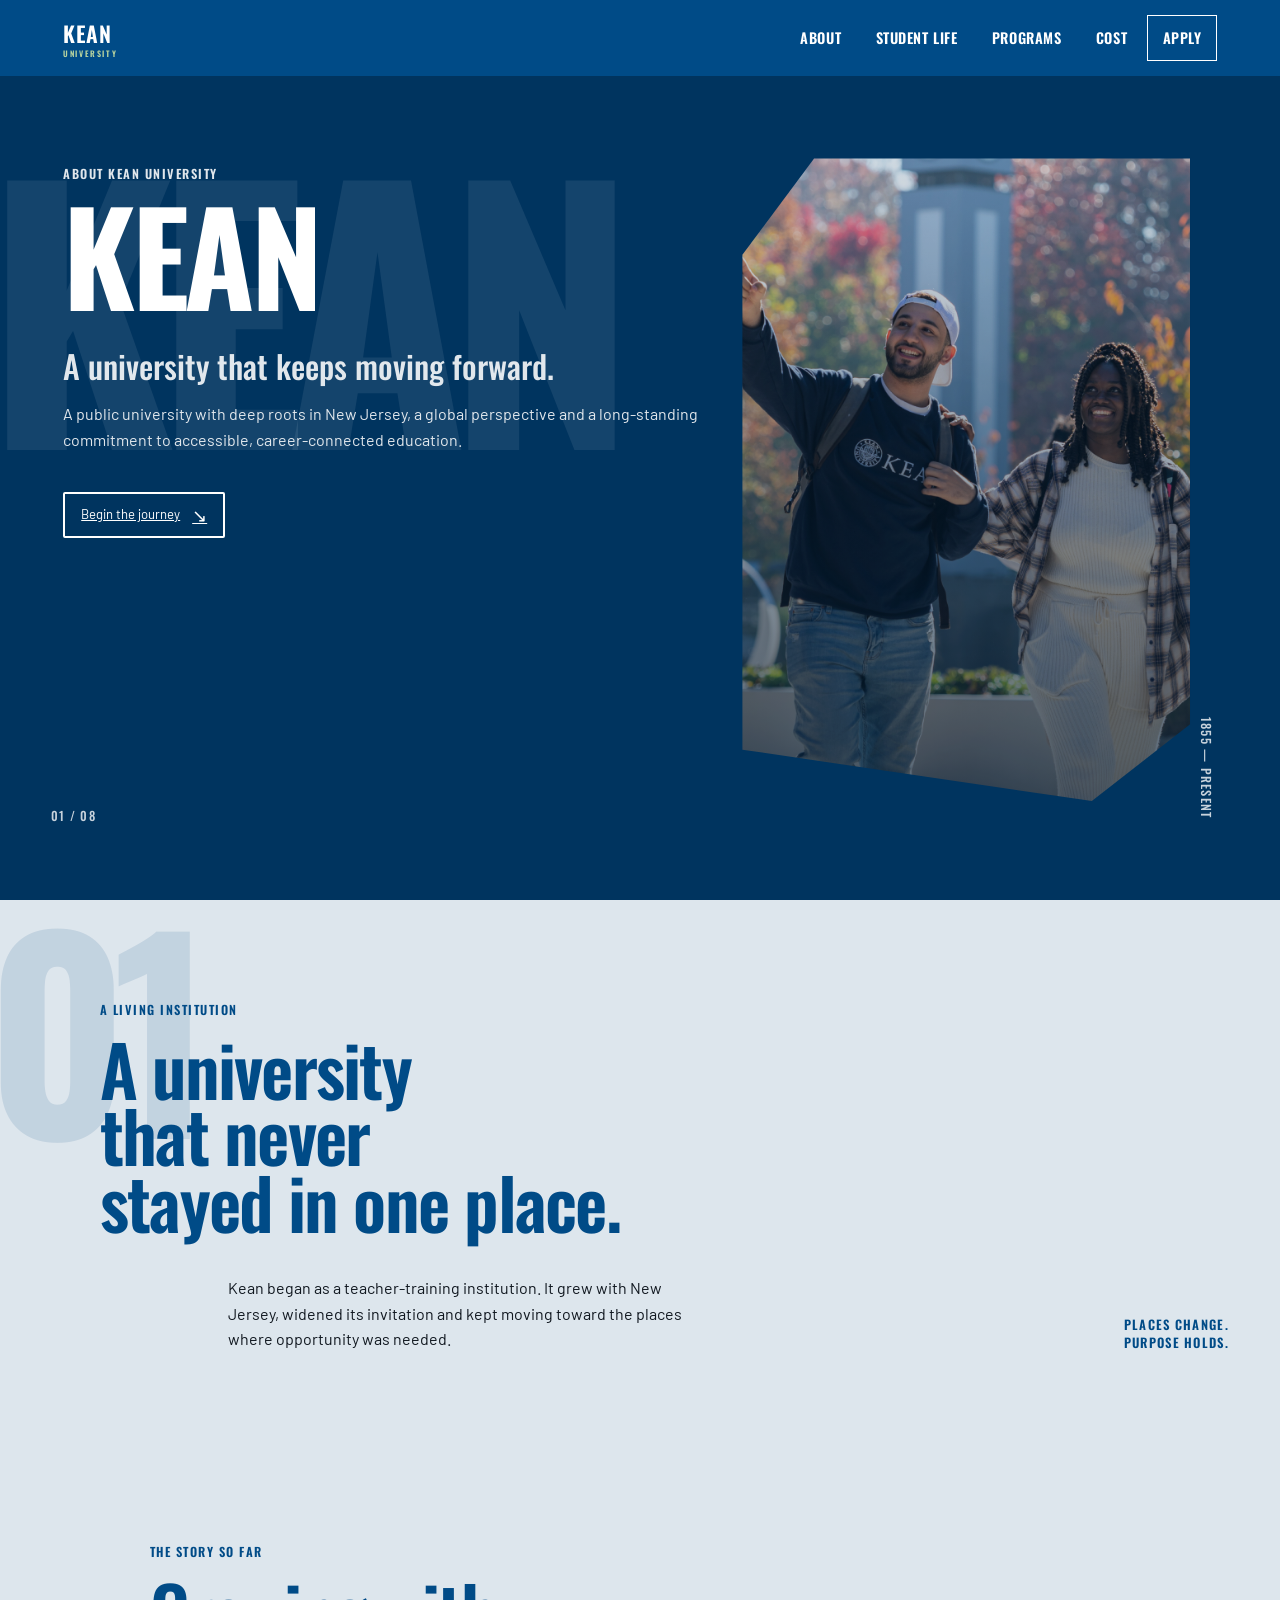
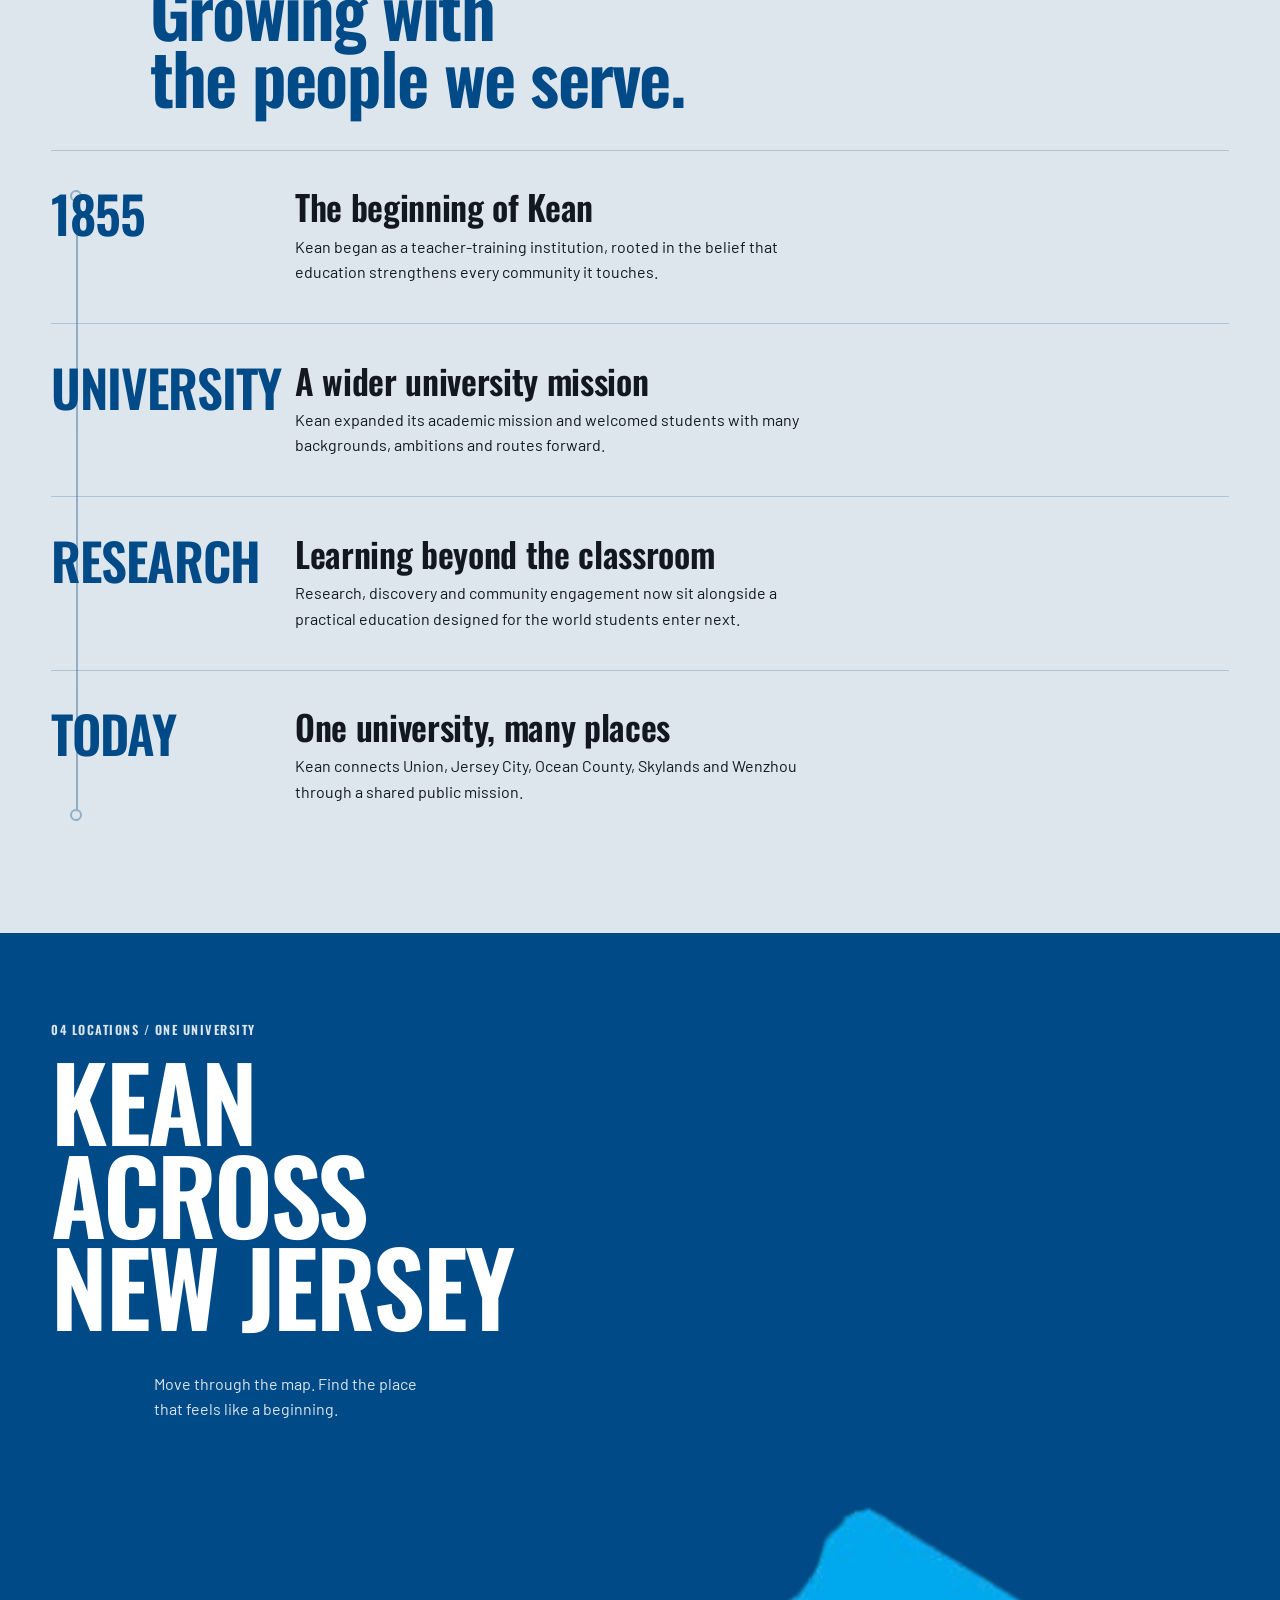
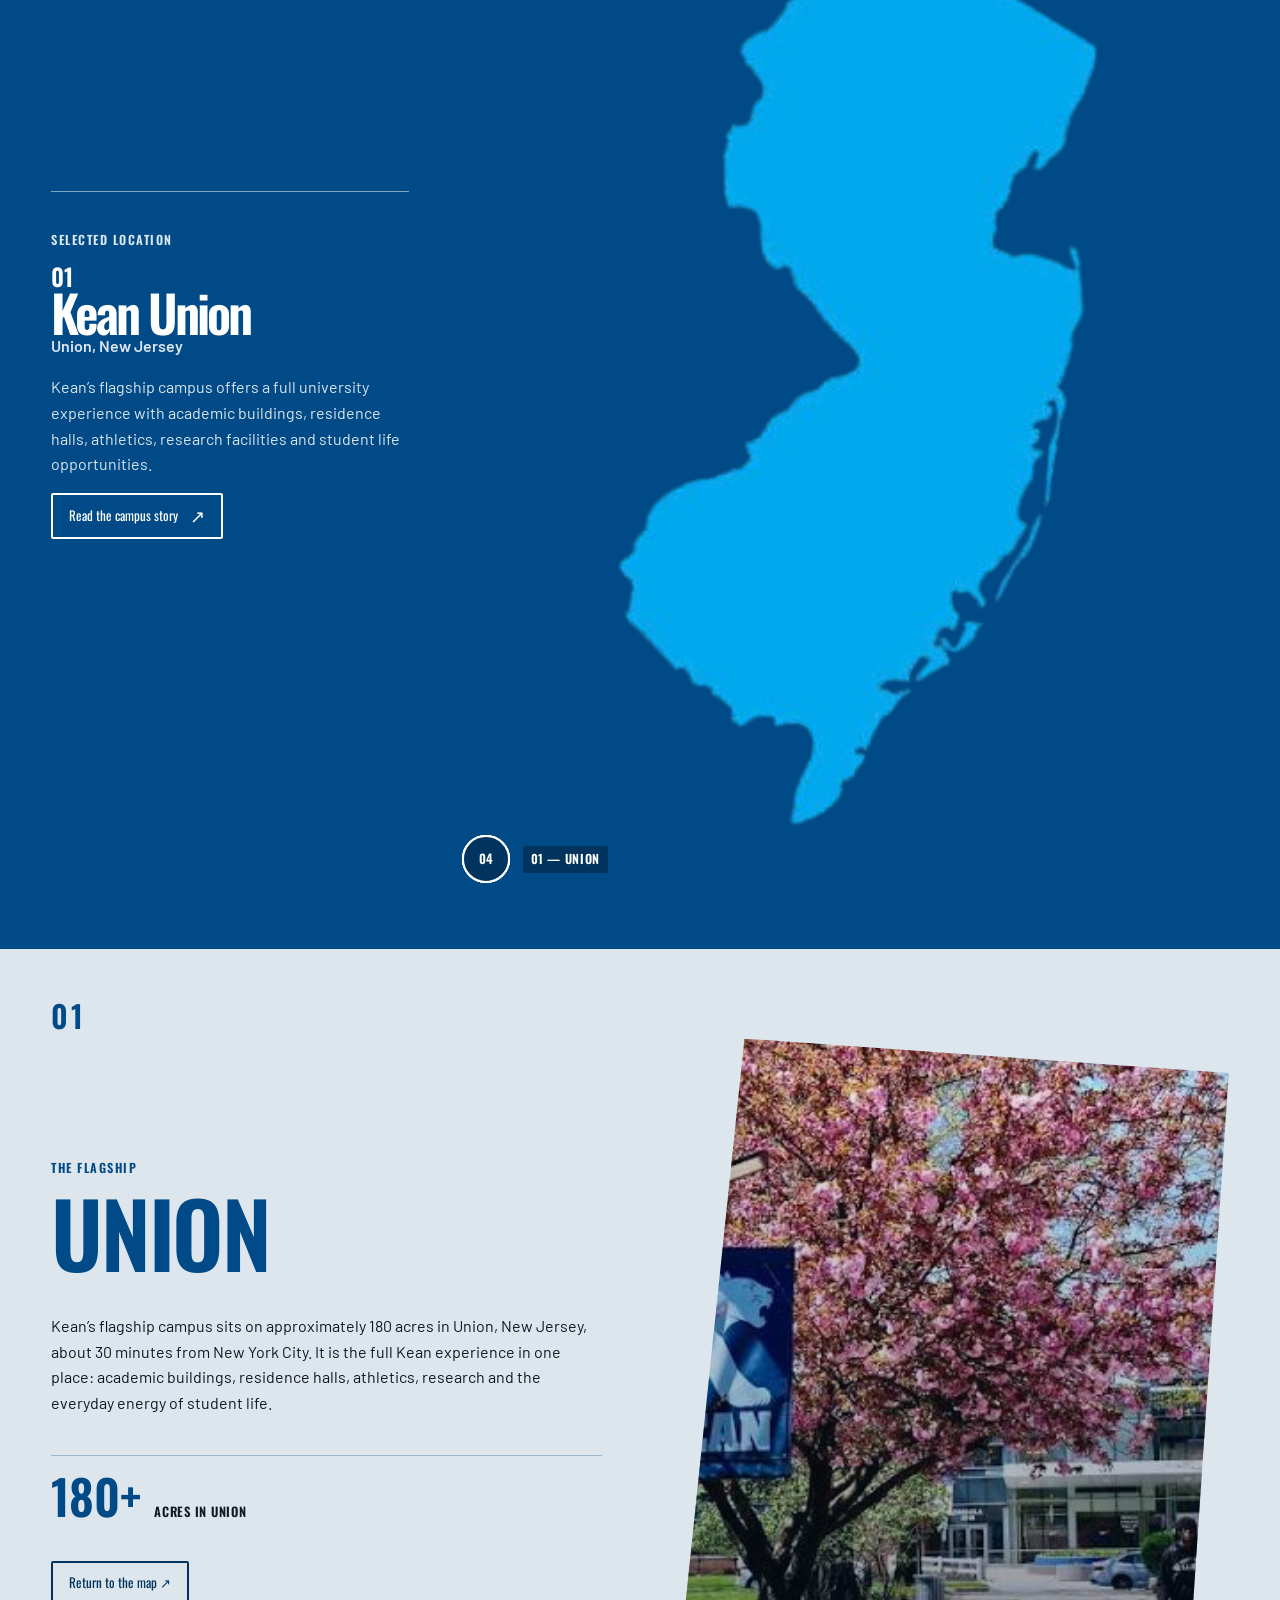
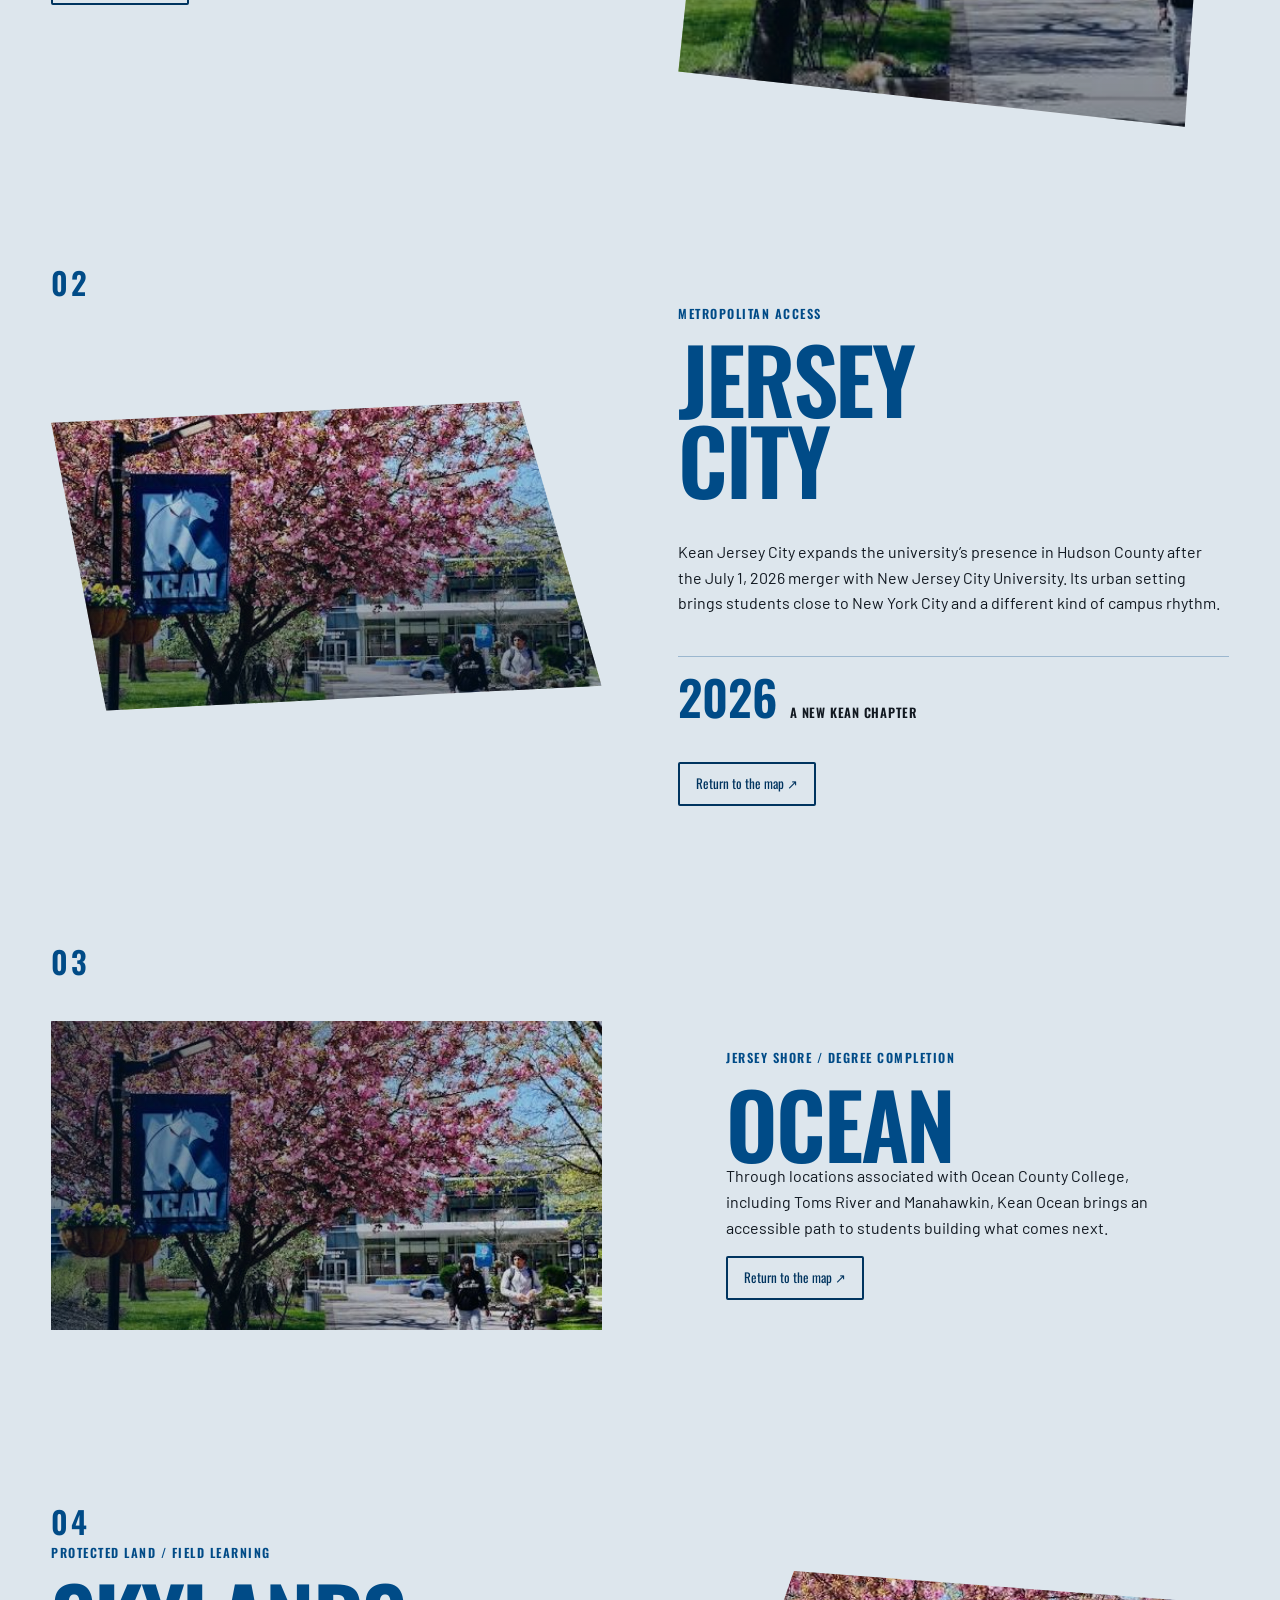
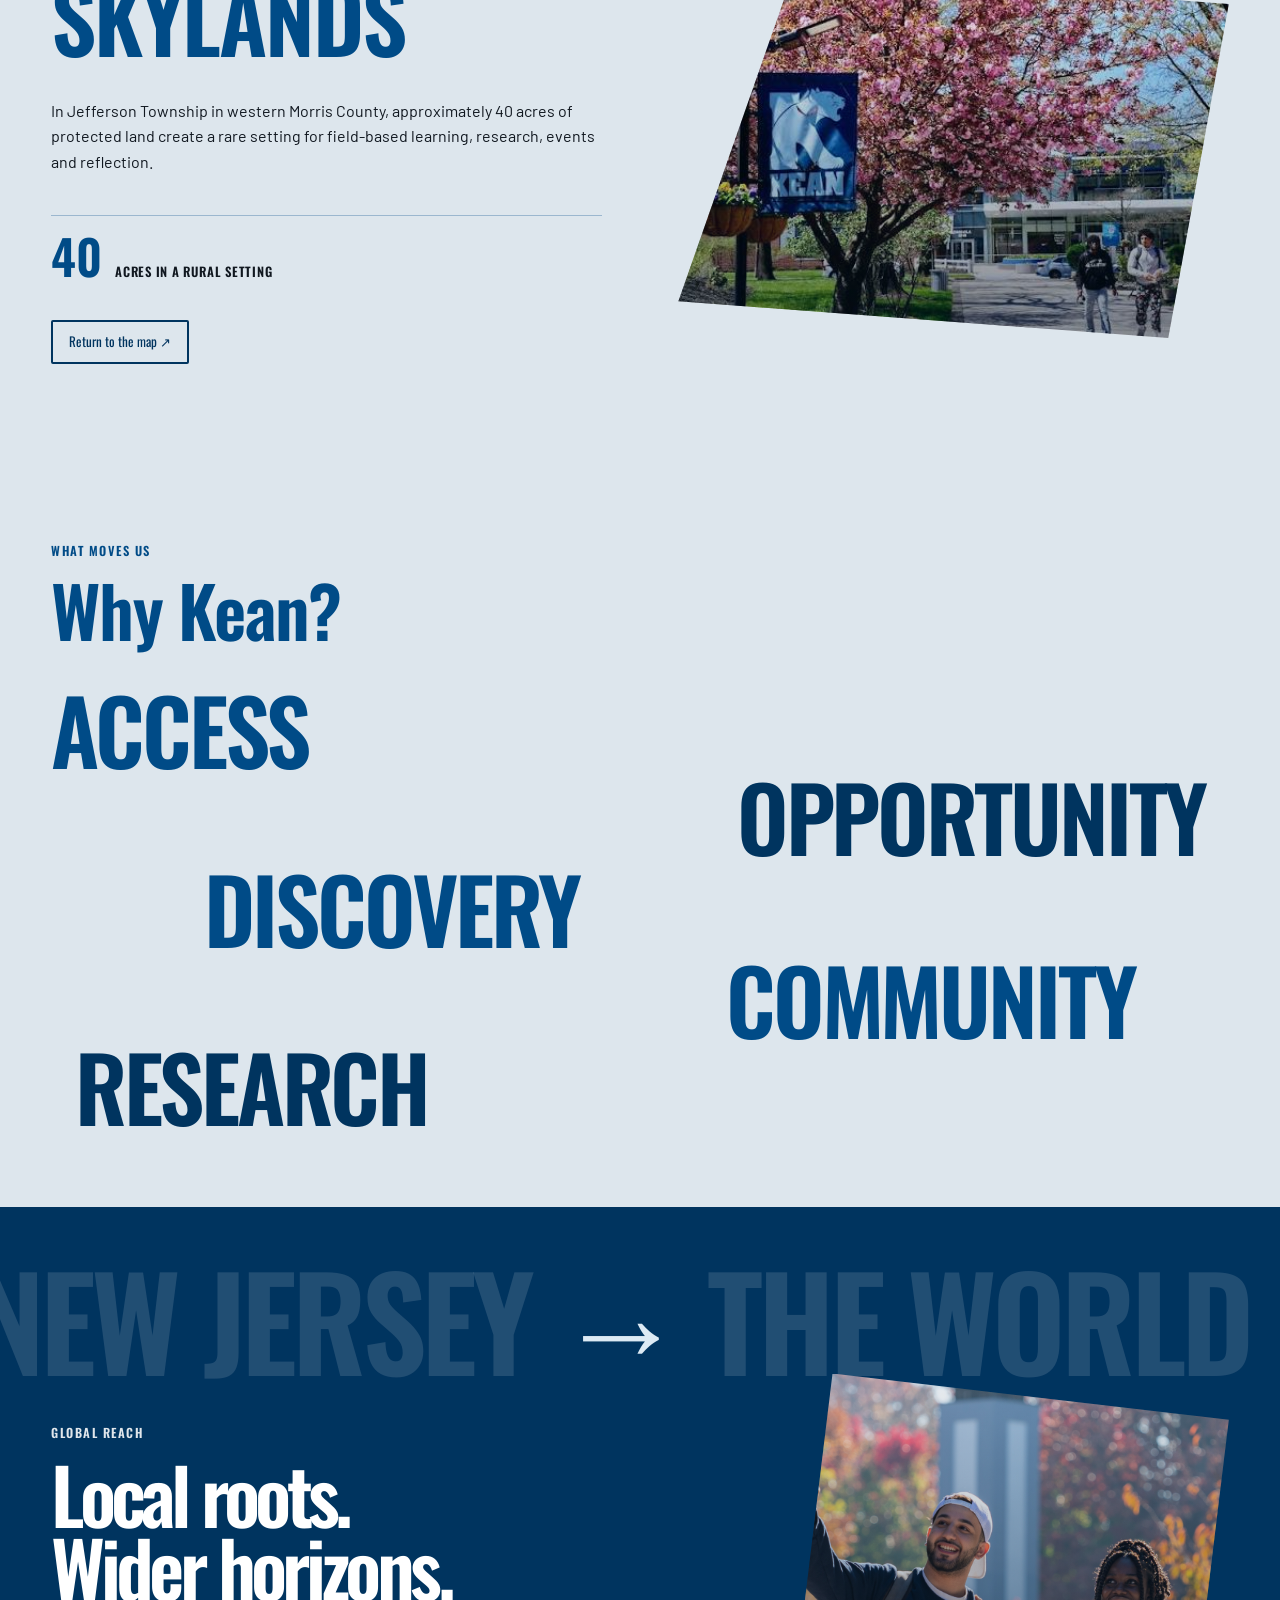
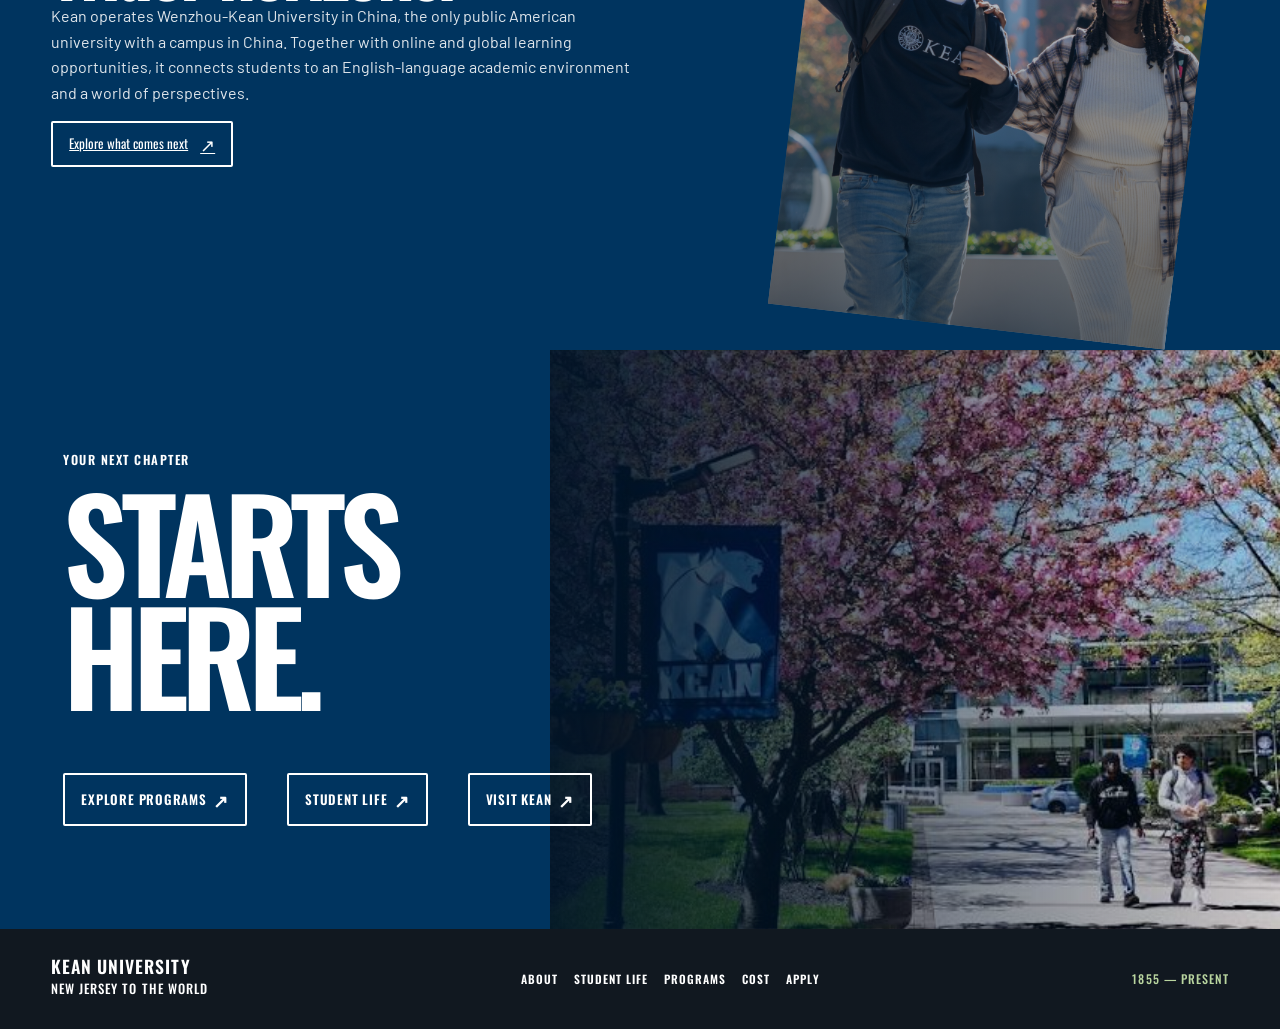
==== about.html @ 5a5e803b "wtfff" ====
<!doctype html>
<html lang="en" data-bs-theme="light">
<head>
    <title>About Kean University | Kean University</title>
    <meta charset="utf-8">
    <meta name="viewport" content="width=device-width, initial-scale=1">
    <link href="https://cdn.jsdelivr.net/npm/bootstrap@5.3.8/dist/css/bootstrap.min.css" rel="stylesheet" integrity="sha384-sRIl4kxILFvY47J16cr9ZwB07vP4J8+LH7qKQnuqkuIAvNWLzeN8tE5YBujZqJLB" crossorigin="anonymous">
    <link rel="preconnect" href="https://fonts.googleapis.com">
    <link rel="preconnect" href="https://fonts.gstatic.com" crossorigin>
    <link href="https://fonts.googleapis.com/css2?family=Barlow:wght@400;500;600;700&family=Oswald:wght@400;500;600;700&display=swap" rel="stylesheet">
    <link rel="stylesheet" href="styles.css">
    <link rel="stylesheet" href="about.css">
</head>
<body class="about-page">
<header><nav class="navbar navbar-expand-lg navbar-dark sticky-top"><div class="container-fluid"><a class="navbar-brand" href="index.html"><span class="site-wordmark">KEAN <small>UNIVERSITY</small></span></a><button class="navbar-toggler" type="button" data-bs-toggle="collapse" data-bs-target="#mainNav" aria-controls="mainNav" aria-expanded="false" aria-label="Toggle navigation"><span class="navbar-toggler-icon"></span></button><div class="collapse navbar-collapse" id="mainNav"><ul class="navbar-nav ms-auto"><li class="nav-item"><a class="nav-link" href="about.html">About</a></li><li class="nav-item"><a class="nav-link" href="studentLife.html">Student Life</a></li><li class="nav-item"><a class="nav-link" href="programs.html">Programs</a></li><li class="nav-item"><a class="nav-link" href="admissions.html">Cost</a></li><li class="nav-item"><a class="nav-link apply-link" href="apply.html">Apply</a></li></ul></div></div></nav></header>
<main class="about-page">
<section class="editorial-hero"><div class="hero-ghost">KEAN</div><div class="hero-image" aria-hidden="true"></div><div class="hero-frame"><p class="eyebrow">About Kean University</p><h1>KEAN</h1><p class="hero-line">A university that keeps moving forward.</p><p class="hero-copy">A public university with deep roots in New Jersey, a global perspective and a long-standing commitment to accessible, career-connected education.</p><a href="#map" class="hero-link">Begin the journey <span>↘</span></a></div><p class="hero-date">1855 — PRESENT</p><p class="hero-index">01 / 08</p></section>
<section class="interruption"><span class="section-number">01</span><div class="interruption-copy reveal"><p class="eyebrow">A living institution</p><h2>A university<br>that never<br>stayed in one place.</h2><p>Kean began as a teacher-training institution. It grew with New Jersey, widened its invitation and kept moving toward the places where opportunity was needed.</p></div><div class="interruption-note">Places change.<br>Purpose holds.</div></section>
<section class="history-track"><div class="history-heading reveal"><p class="eyebrow">The story so far</p><h2>Growing with<br>the people we serve.</h2></div><div class="history-line" aria-hidden="true"></div><article class="history-stop history-stop-one reveal"><span class="history-year">1855</span><div><h3>The beginning of Kean</h3><p>Kean began as a teacher-training institution, rooted in the belief that education strengthens every community it touches.</p></div></article><article class="history-stop history-stop-two reveal"><span class="history-year">UNIVERSITY</span><div><h3>A wider university mission</h3><p>Kean expanded its academic mission and welcomed students with many backgrounds, ambitions and routes forward.</p></div></article><article class="history-stop history-stop-three reveal"><span class="history-year">RESEARCH</span><div><h3>Learning beyond the classroom</h3><p>Research, discovery and community engagement now sit alongside a practical education designed for the world students enter next.</p></div></article><article class="history-stop history-stop-four reveal"><span class="history-year">TODAY</span><div><h3>One university, many places</h3><p>Kean connects Union, Jersey City, Ocean County, Skylands and Wenzhou through a shared public mission.</p></div></article></section>
<section class="map-moment" id="map"><div class="map-heading reveal"><p class="eyebrow">04 locations / one university</p><h2>KEAN<br>ACROSS<br>NEW JERSEY</h2><p>Move through the map. Find the place that feels like a beginning.</p></div><div class="map-stage reveal"><div class="nj-map-wrapper"><img src="nj-map.png" class="nj-map-image" alt="Outline map of New Jersey showing Kean campus locations"><button class="map-pin union-pin is-active" type="button" data-campus="union" aria-label="Select Kean Union"><span class="pin-core">01</span><span class="pin-label">01 — UNION</span></button><button class="map-pin jersey-city-pin" type="button" data-campus="jersey-city" aria-label="Select Kean Jersey City"><span class="pin-core">02</span><span class="pin-label">02 — JERSEY CITY</span></button><button class="map-pin ocean-pin" type="button" data-campus="ocean" aria-label="Select Kean Ocean"><span class="pin-core">03</span><span class="pin-label">03 — OCEAN</span></button><button class="map-pin skylands-pin" type="button" data-campus="skylands" aria-label="Select Kean Skylands"><span class="pin-core">04</span><span class="pin-label">04 — SKYLANDS</span></button></div><aside class="map-detail" aria-live="polite"><p class="eyebrow">Selected location</p><div class="detail-count" id="preview-count">01</div><h3 id="preview-name">Kean Union</h3><p class="preview-location" id="preview-location">Union, New Jersey</p><p id="preview-description">Kean’s flagship campus offers a full university experience with academic buildings, residence halls, athletics, research facilities and student life opportunities.</p><button type="button" class="detail-link preview-button" data-target="union">Read the campus story <span>↗</span></button></aside></div></section>
<section class="campus-story story-union" id="union"><div class="story-number">01</div><div class="story-photo photo-union"></div><div class="story-copy reveal"><p class="eyebrow">The flagship</p><h2>UNION</h2><p>Kean’s flagship campus sits on approximately 180 acres in Union, New Jersey, about 30 minutes from New York City. It is the full Kean experience in one place: academic buildings, residence halls, athletics, research and the everyday energy of student life.</p><div class="story-fact"><strong>180+</strong><span>acres in Union</span></div><button type="button" class="map-back" data-target="#map">Return to the map ↗</button></div></section>
<section class="campus-story story-jersey" id="jersey-city"><div class="story-number">02</div><div class="story-copy reveal"><p class="eyebrow">Metropolitan access</p><h2>JERSEY<br>CITY</h2><p>Kean Jersey City expands the university’s presence in Hudson County after the July 1, 2026 merger with New Jersey City University. Its urban setting brings students close to New York City and a different kind of campus rhythm.</p><div class="story-fact"><strong>2026</strong><span>a new Kean chapter</span></div><button type="button" class="map-back" data-target="#map">Return to the map ↗</button></div><div class="story-photo photo-jersey"></div></section>
<section class="campus-story story-ocean" id="ocean"><div class="story-number">03</div><div class="ocean-photo story-photo"></div><div class="ocean-overlay"><p class="eyebrow">Jersey Shore / degree completion</p><h2>OCEAN</h2><p>Through locations associated with Ocean County College, including Toms River and Manahawkin, Kean Ocean brings an accessible path to students building what comes next.</p><button type="button" class="map-back" data-target="#map">Return to the map ↗</button></div></section>
<section class="campus-story story-skylands" id="skylands"><div class="skylands-mark story-number">04</div><div class="story-copy reveal"><p class="eyebrow">Protected land / field learning</p><h2>SKYLANDS</h2><p>In Jefferson Township in western Morris County, approximately 40 acres of protected land create a rare setting for field-based learning, research, events and reflection.</p><div class="story-fact"><strong>40</strong><span>acres in a rural setting</span></div><button type="button" class="map-back" data-target="#map">Return to the map ↗</button></div><div class="skylands-photo story-photo"></div></section>
<section class="why-kean-type"><div class="why-type-heading reveal"><p class="eyebrow">What moves us</p><h2>Why Kean?</h2></div><div class="word-field" aria-label="Kean values"><span class="word word-access reveal">ACCESS</span><span class="word word-opportunity reveal">OPPORTUNITY</span><span class="word word-discovery reveal">DISCOVERY</span><span class="word word-community reveal">COMMUNITY</span><span class="word word-research reveal">RESEARCH</span></div></section>
<section class="global-reach"><div class="global-giant reveal">NEW JERSEY <span>→</span> THE WORLD</div><div class="global-content reveal"><p class="eyebrow">Global reach</p><h2>Local roots.<br>Wider horizons.</h2><p>Kean operates Wenzhou-Kean University in China, the only public American university with a campus in China. Together with online and global learning opportunities, it connects students to an English-language academic environment and a world of perspectives.</p><a href="programs.html" class="detail-link">Explore what comes next <span>↗</span></a></div><div class="global-photo"></div></section>
<section class="final-statement"><div class="final-image"></div><div class="final-copy reveal"><p class="eyebrow">Your next chapter</p><h2>STARTS<br>HERE.</h2><div class="final-links"><a href="programs.html">Explore Programs <span>↗</span></a><a href="studentLife.html">Student Life <span>↗</span></a><a href="index.html">Visit Kean <span>↗</span></a></div></div></section>
</main>
<footer class="site-footer"><div><strong>Kean University</strong><span>New Jersey to the world</span></div><nav aria-label="Footer navigation"><a href="about.html">About</a><a href="studentLife.html">Student Life</a><a href="programs.html">Programs</a><a href="admissions.html">Cost</a><a href="apply.html">Apply</a></nav><small>1855 — PRESENT</small></footer>
<script src="https://cdn.jsdelivr.net/npm/bootstrap@5.3.8/dist/js/bootstrap.bundle.min.js" integrity="sha384-FKyoEForCGlyvwx9Hj09JcYn3nv7wiPVlz7YYwJrWVcXK/BmnVDxM+D2scQbITxI" crossorigin="anonymous"></script><script src="script.js"></script>
</body>
</html>
---- styles.css ----
:root {
    --cream: #F4F1EA;
    --paper: #F4F1EA;
    --ink: #171717;
    --green: #2F5D3F;
    --green-dark: #171717;
    --red: #7B2D26;
    --line: rgba(23, 23, 23, 0.18);
    --kean-blue: #004B87;
    --kean-blue-dark: #00345F;
    --kean-white: #fff;
    --muted: #485460;
}

* { box-sizing: border-box; }
html { scroll-behavior: smooth; }
html, body { max-width: 100%; overflow-x: hidden; }
body {
    margin: 0;
    background: var(--paper);
    color: var(--ink);
    font-family: "Outfit", sans-serif;
    line-height: 1.6;
}
main { overflow: visible; }
p { font-size: 1rem; line-height: 1.7; }
h1, h2, h3 { margin: 0; font-family: "Roboto Slab", serif; letter-spacing: -0.06em; line-height: .9; }
img, svg, video { max-width: 100%; display: block; }
.navbar { min-height: 76px; padding: 10px 4%; background: var(--ink); }
.navbar-brand { margin-left: 26px; }
.navbar-nav { gap: .35rem; align-items: center; }
.nav-link { color: #fff !important; font-size: .8rem; font-weight: 700; letter-spacing: .04em; padding: .7rem 1rem !important; }
.nav-link:hover, .nav-link:focus-visible { color: var(--cream) !important; }
.apply-link { border: 1px solid #fff; }
.apply-link:hover { background: var(--cream); color: var(--ink) !important; }
.site-wordmark { display: inline-flex; flex-direction: column; color: #fff; font: 600 1.35rem/1 "Oswald", sans-serif; letter-spacing: .05em; }
.site-wordmark small { margin-top: .25rem; color: #b9d59f; font: 600 .5rem/1 "Oswald", sans-serif; letter-spacing: .2em; }

body:not(.about-page) {
    color: #1d1d1d;
    background: #f5f5f2;
}
body:not(.about-page) .navbar {
    background-color: var(--kean-blue);
    padding: 10px 5%;
    min-height: 75px;
}
body:not(.about-page) .navbar-brand { margin-left: 30px; }
body:not(.about-page) .navbar-nav { gap: 8px; }
body:not(.about-page) .nav-link { font-size: 14px; font-weight: 600; padding: 10px 17px !important; }
body:not(.about-page) .apply-link { border: 2px solid #fff; padding: 8px 18px !important; margin-left: 8px; }

body:not(.about-page) .hero {
    position: relative;
    width: 100%;
    min-height: clamp(570px, calc(100svh - 75px), 700px);
    padding: 0;
    overflow: hidden;
    display: flex;
    align-items: center;
    justify-content: center;
    background: #f4f1ea;
}
body:not(.about-page) .hero::before {
    content: "";
    position: absolute;
    inset: 0;
    background-image: linear-gradient(90deg, rgba(244,241,234,.9) 0%, rgba(244,241,234,.56) 52%, rgba(244,241,234,.72) 100%), url("students.png");
    background-size: cover;
    background-position: center;
    z-index: 0;
}
body:not(.about-page) .hero-content {
    position: relative;
    z-index: 2;
    width: 100%;
    min-height: 100%;
    padding: clamp(3rem, 7vh, 5rem) 5vw 3rem;
    display: flex;
    flex-direction: column;
    align-items: center;
    justify-content: center;
    text-align: center;
}
body:not(.about-page) .hero-title {
    position: relative;
    top: auto;
    left: auto;
    transform: none;
    display: flex;
    align-items: center;
    justify-content: space-between;
    width: min(96vw, 1180px);
    margin: 0;
    gap: clamp(3px, .65vw, 12px);
    font-family: "Arial Black", Impact, sans-serif;
    font-size: clamp(175px, 22vw, 300px);
    font-weight: 900;
    line-height: .8;
    letter-spacing: 8px;
    white-space: nowrap;
    z-index: 3;
}
body:not(.about-page) .hero-letter {
    position: relative;
    display: inline-flex;
    align-items: center;
    justify-content: center;
    width: .72em;
    height: 1em;
    margin: 0;
    cursor: pointer;
    transition: transform .3s ease;
    color: transparent;
    font-family: "Arial Black", Impact, sans-serif;
    font-size: inherit;
    font-weight: 900;
    line-height: .8;
    isolation: isolate;
}
body:not(.about-page) .hero-letter:hover { transform: translateY(-6px); }
body:not(.about-page) .letter-photo {
    position: absolute;
    inset: 0;
    width: 100%;
    height: 100%;
    color: transparent;
    background-repeat: no-repeat;
    background-size: cover;
    background-position: center;
    background-clip: text;
    -webkit-background-clip: text;
    -webkit-text-fill-color: transparent;
    pointer-events: none;
    z-index: 2;
}
body:not(.about-page) .photo-1 { clip-path: inset(0 50% 50% 0); }
body:not(.about-page) .photo-2 { clip-path: inset(0 0 50% 50%); }
body:not(.about-page) .photo-3 { clip-path: inset(50% 50% 0 0); }
body:not(.about-page) .photo-4 { clip-path: inset(50% 0 0 50%); }
body:not(.about-page) .hero-letter::before {
    content: attr(data-letter);
    position: absolute;
    inset: 0;
    display: grid;
    place-items: center;
    color: rgba(23,45,36,.22);
    -webkit-text-fill-color: rgba(23,45,36,.22);
    z-index: 1;
}
body:not(.about-page) .hero-letter::after {
    content: attr(data-label);
    position: absolute;
    top: 50%;
    left: 50%;
    transform: translate(-50%, -40%);
    z-index: 10;
    color: #fff;
    -webkit-text-fill-color: #fff;
    font: 700 clamp(12px,1.4vw,20px)/1.1 "Outfit", sans-serif;
    letter-spacing: 2px;
    text-align: center;
    text-transform: uppercase;
    white-space: nowrap;
    opacity: 0;
    pointer-events: none;
    text-shadow: 0 2px 10px rgba(0,0,0,.65);
    transition: opacity .25s ease;
}
body:not(.about-page) .hero-letter:hover::after { opacity: 1; }
body:not(.about-page) .hero-tagline,
body:not(.about-page) .hero-subtitle,
body:not(.about-page) .hero-button {
    position: relative;
    top: auto;
    left: auto;
    z-index: 4;
    margin: 0 auto;
}
body:not(.about-page) .hero-tagline {
    margin-top: 1.25rem;
    color: #172d24;
    font: 500 clamp(2rem, 3vw, 3.2rem)/1 "Roboto Slab", serif;
}
body:not(.about-page) .hero-subtitle {
    margin-top: 1rem;
    max-width: 760px;
    color: #4b514d;
    font-size: 15px;
    line-height: 1.6;
    font-weight: 600;
    letter-spacing: .18em;
    text-align: center;
    text-transform: uppercase;
}
body:not(.about-page) .hero-button {
    display: inline-flex;
    align-items: center;
    justify-content: center;
    gap: 14px;
    margin-top: 1.7rem;
    padding: 0.9rem 1.4rem;
    border: 1px solid #172d24;
    border-radius: 100px;
    background: #f4f1ea;
    color: #172d24;
    font-size: 13px;
    font-weight: 600;
    letter-spacing: 2px;
    text-decoration: none;
    text-transform: uppercase;
    transition: .25s ease;
}
body:not(.about-page) .hero-button:hover {
    background: #172d24;
    color: #f4f1ea;
    padding-left: 1.8rem;
    padding-right: 1.8rem;
}
body:not(.about-page) .hero-button span { font-size: 20px; transition: .25s ease; }
body:not(.about-page) .hero-button:hover span { transform: translateX(6px); }
body:not(.about-page) .hero::after {
    content: "KEAN UNIVERSITY";
    position: absolute;
    right: 25px;
    bottom: 25px;
    color: rgba(23,45,36,.65);
    font-size: 10px;
    font-weight: 700;
    letter-spacing: 4px;
    text-transform: uppercase;
    writing-mode: vertical-rl;
    z-index: 5;
}
body:not(.about-page) main > section:not(.hero) { padding-top: 90px; padding-bottom: 90px; }
body:not(.about-page) .intro-section {
    min-height: 55vh;
    display: flex;
    align-items: center;
    background: #f5f5f2;
    padding: clamp(4rem, 8vw, 7rem) 5vw !important;
}
body:not(.about-page) .section-label {
    margin-bottom: 18px;
    color: #004b87;
    font-size: 11px;
    font-weight: 700;
    letter-spacing: 3px;
    text-transform: uppercase;
}
body:not(.about-page) h2 {
    margin-bottom: 25px;
    color: #1d1d1d;
    font-size: clamp(38px,5vw,62px);
    line-height: 1.05;
}
body:not(.about-page) .intro-section h2 { max-width: 850px; font-size: clamp(45px,6vw,70px); }
body:not(.about-page) .intro-support { max-width: 50rem; color: var(--muted); }
body:not(.about-page) .intro-rule { display: block; width: min(100%, 600px); margin: 2rem 0 1.25rem; border-top: 1px solid rgba(23,45,36,.2); }
body:not(.about-page) .intro-mark { color: rgba(0,75,135,.22); font: 700 clamp(2.8rem, 7vw, 7rem) "Roboto Slab", serif; letter-spacing: -.08em; }

.travel-section {
    display: grid;
    grid-template-columns: minmax(240px, .7fr) minmax(0, 1.3fr);
    gap: clamp(2rem, 6vw, 7rem);
    padding: clamp(5rem, 9vw, 8rem) 9vw;
    background: #dceaf1;
}
.travel-intro h2 {
    max-width: 10ch;
    color: #004b87;
    font-size: clamp(3rem, 6vw, 6.5rem);
}
.travel-intro > p:not(.section-label) {
    max-width: 34rem;
    margin: 1.5rem 0 2rem;
    color: #4b514d;
    font-size: 1.08rem;
}
.travel-link {
    color: #004b87;
    font-size: .78rem;
    font-weight: 800;
    letter-spacing: .08em;
    text-decoration: none;
    text-transform: uppercase;
}
.travel-link span { display: inline-block; margin-left: .4rem; transition: transform .2s ease; }
.travel-link:hover span { transform: translateX(4px); }
.travel-cards { display: grid; grid-template-columns: repeat(3, 1fr); gap: 1rem; }
.travel-cards article { background: #fff; }
.travel-cards img { display: block; width: 100%; height: 180px; object-fit: cover; }
.travel-cards article > span {
    display: block;
    padding: 1rem 1rem 0;
    color: #004b87;
    font-size: .7rem;
    font-weight: 800;
    letter-spacing: .1em;
    text-transform: uppercase;
}
.travel-cards h3 {
    padding: .5rem 1rem 1.25rem;
    color: #00345f;
    font-size: 1.35rem;
    line-height: 1.05;
}

.site-footer {
    display: grid;
    grid-template-columns: 1fr auto 1fr;
    gap: 2rem;
    align-items: center;
    min-height: 100px;
    padding: 1.5rem 5vw;
    background: #111820 !important;
    color: #fff;
}
.site-footer div { display: grid; gap: .25rem; }
.site-footer strong { font: 600 1.1rem/1 "Oswald", sans-serif; }
.site-footer span, .site-footer small { color: #b9d59f; font-size: .75rem; }
.site-footer nav { display: flex; flex-wrap: wrap; justify-content: center; gap: 1rem; }
.site-footer a { color: #fff; font: 600 .72rem/1 "Oswald", sans-serif; text-decoration: none; text-transform: uppercase; }
.site-footer a:hover { color: #b9d59f; }
.site-footer small { text-align: right; }

body:not(.about-page) .hero-letter[data-letter="K"] .photo-1 { background-image: url("sportimgs/football.jpg"); background-position: 25% 35%; }
body:not(.about-page) .hero-letter[data-letter="K"] .photo-2 { background-image: url("sportimgs/lacrosse.webp"); background-position: center; }
body:not(.about-page) .hero-letter[data-letter="K"] .photo-3 { background-image: url("sportimgs/soccer.jpg"); background-position: center 42%; }
body:not(.about-page) .hero-letter[data-letter="K"] .photo-4 { background-image: url("sportimgs/swimming.jpeg"); background-position: center 28%; }
body:not(.about-page) .hero-letter[data-letter="E"] .photo-1 { background-image: url("scienceimgs/env.jpg"); background-position: center; }
body:not(.about-page) .hero-letter[data-letter="E"] .photo-2 { background-image: url("scienceimgs/lab-girl.jpg"); background-position: center 38%; }
body:not(.about-page) .hero-letter[data-letter="E"] .photo-3 { background-image: url("scienceimgs/group.jpg"); background-position: center 20%; }
body:not(.about-page) .hero-letter[data-letter="E"] .photo-4 { background-image: url("scienceimgs/lab-girl-2.jpg"); background-position: center 48%; }
body:not(.about-page) .hero-letter[data-letter="A"] .photo-1 { background-image: url("artimgs/girl-art.jpg"); background-position: center 25%; }
body:not(.about-page) .hero-letter[data-letter="A"] .photo-2 { background-image: url("artimgs/statue.jpg"); background-position: center 28%; }
body:not(.about-page) .hero-letter[data-letter="A"] .photo-3 { background-image: url("artimgs/paint.jpg"); background-position: center 52%; }
body:not(.about-page) .hero-letter[data-letter="A"] .photo-4 { background-image: url("artimgs/theater.jpg"); background-position: center; }
body:not(.about-page) .hero-letter[data-letter="N"] .photo-1 { background-image: url("students.png"); background-position: center 30%; }
body:not(.about-page) .hero-letter[data-letter="N"] .photo-2 { background-image: url("campus.jpeg"); background-position: center; }
body:not(.about-page) .hero-letter[data-letter="N"] .photo-3 { background-image: url("students.png"); background-position: 57% center; }
body:not(.about-page) .hero-letter[data-letter="N"] .photo-4 { background-image: url("campus.jpeg"); background-position: center 15%; }

@media (max-width: 900px) {
    body:not(.about-page) .hero { height: 400px; }
    body:not(.about-page) .hero-title { letter-spacing: 4px; }
    body:not(.about-page) .hero-subtitle { letter-spacing: .12em; }
    .travel-section { grid-template-columns: 1fr; }
    .travel-cards { max-width: 850px; }
}
@media (max-width: 768px) {
    body:not(.about-page) .navbar { padding: 10px 6%; }
    body:not(.about-page) .navbar-brand { margin-left: 10px; }
    body:not(.about-page) .navbar-nav { gap: 0; align-items: flex-start; }
    body:not(.about-page) .nav-link { padding: 8px 0 !important; }
    body:not(.about-page) .apply-link { margin-left: 0; margin-top: 5px; display: inline-block; }
    body:not(.about-page) .intro-section { min-height: auto; padding: 80px 0 !important; }
    body:not(.about-page) .intro-section h2 { font-size: 46px; }
}
@media (max-width: 600px) {
    body:not(.about-page) .hero { height: auto; min-height: 480px; }
    body:not(.about-page) .hero-title { width: min(96vw, 900px); letter-spacing: 0; font-size: clamp(4rem, 23vw, 8rem); }
    body:not(.about-page) .hero-letter::before { color: rgba(23,45,36,.33); }
    body:not(.about-page) .hero-letter::after { font-size: 10px; letter-spacing: 1px; }
    body:not(.about-page) .hero-subtitle { max-width: calc(100% - 2rem); font-size: 10px; line-height: 1.4; letter-spacing: 1.5px; }
    body:not(.about-page) .hero-button { margin-bottom: 1rem; }
    body:not(.about-page) .hero::after { display: none; }
    .travel-section { padding-inline: 7vw; }
    .travel-cards { grid-template-columns: 1fr; }
    .travel-cards img { height: 190px; }
    .site-footer { display: block; }
    .site-footer nav { justify-content: flex-start; margin: 1.25rem 0; }
    .site-footer small { display: block; text-align: left; }
}

section.container-fluid, main, footer { max-width: 100%; }
---- about.css ----
:root {
    --kean-blue: #004B87;
    --kean-blue-dark: #00345F;
    --kean-blue-light: #DCEAF4;
    --kean-gray: #DDE6ED;
    --kean-gray-dark: #5C6670;
    --kean-black: #111820;
    --kean-white: #FFFFFF;
    --content-max: 1400px;
    --content-padding: clamp(1.25rem, 4vw, 4rem);
    --space-xs: .5rem;
    --space-sm: 1rem;
    --space-md: 1.5rem;
    --space-lg: 2.5rem;
    --space-xl: 4rem;
    --space-2xl: 6rem;
}

.about-page,
.about-page * {
    min-width: 0;
}

.about-page {
    background: var(--kean-gray);
    color: var(--kean-black);
    font-family: "Barlow", sans-serif;
    line-height: 1.6;
}

.about-page main,
.about-page section,
.about-page .story-copy,
.about-page .map-detail,
.about-page .global-content,
.about-page .ocean-overlay {
    min-width: 0;
}

.about-page h1,
.about-page h2,
.about-page h3,
.about-page .nav-link,
.about-page .eyebrow,
.about-page .hero-date,
.about-page .hero-index,
.about-page .detail-link,
.about-page .map-back,
.about-page .final-links,
.about-page footer {
    font-family: "Oswald", sans-serif;
}

.about-page p {
    max-width: 65ch;
    font-size: clamp(1rem, 1.1vw, 1.12rem);
    line-height: 1.6;
}

.about-page .navbar {
    min-height: 76px;
    padding: .65rem var(--content-padding);
    background: var(--kean-blue);
}

.about-page .navbar-brand {
    margin-left: 0;
}

.about-page .kean-logo {
    width: auto;
    height: 56px;
}

.about-page .navbar-nav {
    gap: .35rem;
    align-items: center;
}

.about-page .nav-link {
    color: var(--kean-white) !important;
    font-size: .9rem;
    font-weight: 600;
    letter-spacing: .04em;
    padding: .65rem .9rem !important;
    text-transform: uppercase;
}

.about-page .nav-link:hover,
.about-page .nav-link:focus-visible {
    color: var(--kean-white) !important;
    background: rgba(255, 255, 255, .14);
}

.about-page .apply-link {
    border: 1px solid var(--kean-white);
}

.about-page .apply-link:hover,
.about-page .apply-link:focus-visible {
    background: var(--kean-white);
    color: var(--kean-blue) !important;
}

.about-page .eyebrow {
    margin: 0 0 var(--space-sm);
    color: var(--kean-blue);
    font-size: .78rem;
    font-weight: 600;
    letter-spacing: .12em;
    line-height: 1.3;
    text-transform: uppercase;
}

.about-page a:focus-visible,
.about-page button:focus-visible {
    outline: 3px solid var(--kean-blue-light);
    outline-offset: 3px;
}

.about-page .reveal {
    opacity: 0;
    transform: translateY(1.5rem);
    transition: opacity .8s ease, transform .8s ease;
}

.about-page .reveal.is-visible {
    opacity: 1;
    transform: translateY(0);
}

.about-page .editorial-hero {
    position: relative;
    min-height: max(620px, calc(100svh - 76px));
    overflow: hidden;
    background: var(--kean-blue-dark);
    color: var(--kean-white);
}

.about-page .hero-ghost {
    position: absolute;
    top: 12%;
    left: -1vw;
    color: rgba(255, 255, 255, .08);
    font: 700 clamp(10rem, 26vw, 25rem)/.75 "Oswald", sans-serif;
    letter-spacing: -.06em;
    pointer-events: none;
}

.about-page .hero-image {
    position: absolute;
    top: 10%;
    right: max(var(--content-padding), 7vw);
    width: min(35vw, 520px);
    height: 78%;
    background: linear-gradient(180deg, rgba(0, 52, 95, .08), rgba(0, 20, 40, .62)), url("students.png") center / cover;
    clip-path: polygon(16% 0, 100% 0, 100% 88%, 78% 100%, 0 92%, 0 15%);
    opacity: .9;
}

.about-page .hero-frame {
    position: relative;
    z-index: 1;
    width: min(100% - 2 * var(--content-padding), var(--content-max));
    margin-inline: auto;
    padding: clamp(7rem, 15vh, 10rem) 0 clamp(6rem, 12vh, 9rem);
}

.about-page .hero-frame h1 {
    max-width: 7ch;
    color: var(--kean-white);
    font: 700 clamp(5rem, 13vw, 12rem)/.86 "Oswald", sans-serif;
    letter-spacing: -.035em;
}

.about-page .hero-frame .eyebrow,
.about-page .hero-frame .hero-line,
.about-page .hero-frame .hero-copy {
    color: rgba(255, 255, 255, .88);
}

.about-page .hero-line {
    margin: var(--space-lg) 0 var(--space-sm);
    font: 500 clamp(1.3rem, 2.5vw, 2.3rem)/1.15 "Oswald", sans-serif;
}

.about-page .hero-copy {
    max-width: 42rem;
    margin-bottom: var(--space-lg);
}

.about-page .hero-link span,
.about-page .detail-link span,
.about-page .final-links span {
    display: inline-block;
    margin-left: .4rem;
    font-size: 1.1rem;
}

.about-page .hero-date,
.about-page .hero-index {
    position: absolute;
    z-index: 2;
    color: rgba(255, 255, 255, .78);
    font-size: .78rem;
    font-weight: 500;
    letter-spacing: .1em;
}

.about-page .hero-date {
    right: var(--content-padding);
    bottom: 8%;
    writing-mode: vertical-rl;
}

.about-page .hero-index {
    bottom: 7%;
    left: var(--content-padding);
}

.about-page .interruption,
.about-page .history-track,
.about-page .why-kean-type {
    position: relative;
    background: var(--kean-gray);
}

.about-page .interruption {
    min-height: 620px;
    padding: clamp(7rem, 12vw, 11rem) var(--content-padding);
    overflow: hidden;
}

.about-page .section-number,
.about-page .story-number,
.about-page .skylands-mark {
    position: absolute;
    color: rgba(0, 75, 135, .12);
    font: 700 clamp(9rem, 20vw, 21rem)/.72 "Oswald", sans-serif;
    letter-spacing: -.06em;
    pointer-events: none;
}

.about-page .section-number {
    top: 2rem;
    left: -1vw;
}

.about-page .interruption-copy {
    position: relative;
    z-index: 1;
    width: min(100%, 700px);
    margin-inline: auto;
}

.about-page .interruption h2,
.about-page .history-heading h2,
.about-page .why-type-heading h2 {
    color: var(--kean-blue);
    font: 600 clamp(3rem, 7vw, 7rem)/.95 "Oswald", sans-serif;
    letter-spacing: -.025em;
}

.about-page .interruption-copy > p:last-child {
    max-width: 52ch;
    margin: var(--space-lg) 0 0 clamp(0rem, 10vw, 8rem);
}

.about-page .interruption-note {
    position: absolute;
    right: var(--content-padding);
    bottom: clamp(3rem, 8vw, 7rem);
    color: var(--kean-blue);
    font: 600 .8rem/1.4 "Oswald", sans-serif;
    letter-spacing: .1em;
    text-transform: uppercase;
}

.about-page .history-track {
    padding: clamp(7rem, 11vw, 10rem) var(--content-padding);
    background: var(--kean-gray);
}

.about-page .history-heading {
    width: min(100%, 680px);
    margin: 0 auto var(--space-2xl);
}

.about-page .history-line {
    position: absolute;
    top: 21rem;
    bottom: 7rem;
    left: max(var(--content-padding), calc((100% - var(--content-max)) / 2 + 8.5rem));
    width: 2px;
    background: var(--kean-blue);
    opacity: .35;
}

.about-page .history-line::before,
.about-page .history-line::after {
    position: absolute;
    left: -6px;
    width: 12px;
    height: 12px;
    border: 2px solid var(--kean-blue);
    border-radius: 50%;
    background: var(--kean-gray);
    content: "";
}

.about-page .history-line::before { top: 0; }
.about-page .history-line::after { bottom: 0; }

.about-page .history-stop {
    position: relative;
    display: grid;
    grid-template-columns: minmax(120px, 180px) minmax(0, 1fr);
    column-gap: clamp(2rem, 5vw, 6rem);
    align-items: start;
    width: min(100%, 1060px);
    margin: 0 auto;
    padding-block: clamp(2.5rem, 5vw, 5rem);
    border-top: 1px solid rgba(0, 75, 135, .22);
}

.about-page .history-stop > div {
    display: grid;
    gap: var(--space-xs);
}

.about-page .history-stop-one,
.about-page .history-stop-two,
.about-page .history-stop-three,
.about-page .history-stop-four {
    inset: auto;
}

.about-page .history-year {
    color: var(--kean-blue);
    font: 600 clamp(2rem, 4vw, 3.7rem)/.95 "Oswald", sans-serif;
    letter-spacing: -.02em;
}

.about-page .history-stop h3 {
    margin: 0;
    color: var(--kean-black);
    font: 600 clamp(1.7rem, 2.7vw, 2.8rem)/1.05 "Oswald", sans-serif;
    letter-spacing: -.01em;
}

.about-page .history-stop p:last-child {
    max-width: 60ch;
    margin: 0;
}

.about-page .map-moment {
    padding: clamp(7rem, 10vw, 9rem) var(--content-padding);
    background: var(--kean-blue);
    color: var(--kean-white);
}

.about-page .map-heading {
    width: min(100%, 600px);
    margin-inline: auto;
}

.about-page .map-heading .eyebrow,
.about-page .map-heading p,
.about-page .map-detail .eyebrow,
.about-page .map-detail p {
    color: rgba(255, 255, 255, .86);
}

.about-page .map-heading h2 {
    color: var(--kean-white);
    font: 600 clamp(3.5rem, 8vw, 8rem)/.9 "Oswald", sans-serif;
    letter-spacing: -.025em;
}

.about-page .map-heading > p:last-child {
    max-width: 32ch;
    margin: var(--space-lg) 0 0 clamp(0rem, 8vw, 7rem);
}

.about-page .map-stage {
    display: grid;
    grid-template-columns: minmax(220px, .65fr) minmax(0, 1.35fr);
    gap: clamp(2rem, 6vw, 6rem);
    align-items: center;
    width: min(100%, var(--content-max));
    margin: var(--space-2xl) auto 0;
}

.about-page .nj-map-wrapper {
    position: relative;
    grid-column: 2;
    grid-row: 1;
    width: min(100%, 900px);
    margin-inline: auto;
    aspect-ratio: 860 / 876;
}

.about-page .nj-map-image {
    display: block;
    width: 100%;
    height: auto;
}

.about-page .map-detail {
    position: relative;
    grid-column: 1;
    grid-row: 1;
    width: 100%;
    padding: var(--space-lg) 0 0;
    border-top: 1px solid rgba(255, 255, 255, .5);
}

.about-page .map-detail h3 {
    color: var(--kean-white);
    font: 600 clamp(2.4rem, 4vw, 4.5rem)/.95 "Oswald", sans-serif;
}

.about-page .hero-link,
.about-page .detail-link,
.about-page .map-back {
    display: inline-flex;
    align-items: center;
    gap: .35rem;
    min-height: 2.75rem;
    padding: .65rem 1rem;
    border: 2px solid currentColor;
    border-radius: 2px;
    background: transparent;
    color: var(--kean-blue-dark);
    font-size: .82rem;
    line-height: 1.2;
    transition: background-color .2s ease, color .2s ease, border-color .2s ease;
}

.about-page .hero-link,
.about-page .map-detail .detail-link,
.about-page .global-content .detail-link {
    color: var(--kean-white);
}

.about-page .hero-link:hover,
.about-page .hero-link:focus-visible,
.about-page .map-detail .detail-link:hover,
.about-page .map-detail .detail-link:focus-visible,
.about-page .global-content .detail-link:hover,
.about-page .global-content .detail-link:focus-visible {
    background: var(--kean-white);
    color: var(--kean-blue-dark);
}

.about-page .map-back:hover,
.about-page .map-back:focus-visible {
    background: var(--kean-blue-dark);
    color: var(--kean-white);
}

.about-page .detail-count {
    color: var(--kean-white);
    font: 600 1.5rem/1 "Oswald", sans-serif;
}

.about-page .preview-location {
    margin-top: -.25rem;
    font-weight: 600;
}

.about-page .map-pin {
    position: absolute;
    z-index: 4;
    padding: 0;
    border: 0;
    background: transparent;
    color: var(--kean-white);
    cursor: pointer;
    text-align: left;
    transform: translate(-50%, -50%);
}

.about-page .pin-core {
    display: grid;
    width: clamp(2.4rem, 4vw, 3rem);
    height: clamp(2.4rem, 4vw, 3rem);
    place-items: center;
    border: 2px solid var(--kean-white);
    border-radius: 50%;
    background: var(--kean-blue-dark);
    color: var(--kean-white);
    font: 600 .8rem/1 "Oswald", sans-serif;
}

.about-page .map-pin:hover .pin-core,
.about-page .map-pin:focus-visible .pin-core,
.about-page .map-pin.is-active .pin-core {
    background: var(--kean-blue-light);
    color: var(--kean-blue-dark);
}

.about-page .pin-label {
    position: absolute;
    top: 50%;
    left: calc(100% + .8rem);
    width: max-content;
    max-width: 11rem;
    padding: .35rem .5rem;
    border-radius: 2px;
    background: var(--kean-blue-dark);
    color: var(--kean-white);
    font: 600 .78rem/1.2 "Oswald", sans-serif;
    letter-spacing: .05em;
    opacity: 0;
    transform: translateY(-50%);
    transition: opacity .2s ease;
}

.about-page .map-pin:hover .pin-label,
.about-page .map-pin:focus-visible .pin-label,
.about-page .map-pin.is-active .pin-label {
    opacity: 1;
}

.about-page .campus-story {
    position: relative;
    display: grid;
    grid-template-columns: minmax(0, 1fr) minmax(0, 1fr);
    gap: clamp(2rem, 6vw, 7rem);
    align-items: center;
    min-height: 680px;
    padding: clamp(6rem, 10vw, 9rem) var(--content-padding);
    overflow: hidden;
}

.about-page .story-number,
.about-page .skylands-mark {
    z-index: 3;
}

.about-page .story-number,
.about-page .skylands-mark {
    top: clamp(2rem, 4vw, 4rem);
    left: var(--content-padding);
    right: auto;
    color: var(--kean-blue);
    font: 600 clamp(1.5rem, 2.4vw, 2.4rem)/1 "Oswald", sans-serif;
    letter-spacing: .08em;
}

.about-page .story-copy {
    position: relative;
    z-index: 2;
    grid-row: 1;
    width: min(100%, 560px);
}

.about-page .story-copy h2,
.about-page .ocean-overlay h2 {
    color: var(--kean-blue);
    font: 600 clamp(4rem, 9vw, 9rem)/.9 "Oswald", sans-serif;
    letter-spacing: -.025em;
    overflow-wrap: break-word;
}

.about-page .story-copy > p:nth-of-type(2) {
    margin: var(--space-lg) 0 0;
}

.about-page .story-fact {
    display: flex;
    flex-wrap: wrap;
    align-items: baseline;
    gap: .8rem;
    margin: var(--space-lg) 0;
    padding-top: var(--space-sm);
    border-top: 1px solid rgba(0, 75, 135, .3);
}

.about-page .story-fact strong {
    color: var(--kean-blue);
    font: 600 3rem/1 "Oswald", sans-serif;
}

.about-page .story-fact span {
    font: 600 .8rem/1.3 "Oswald", sans-serif;
    letter-spacing: .06em;
    text-transform: uppercase;
}

.about-page .story-photo {
    position: relative;
    z-index: 1;
    width: 100%;
    height: auto;
    background-position: center;
    background-size: cover;
    min-height: 16rem;
}

.about-page .photo-union {
    grid-column: 2;
    grid-row: 1;
    aspect-ratio: 4 / 5;
    background-image: linear-gradient(180deg, rgba(0, 52, 95, .04), rgba(0, 20, 40, .45)), url("campus.jpeg");
    clip-path: polygon(12% 0, 100% 5%, 92% 100%, 0 92%);
}

.about-page .story-union .story-copy {
    grid-column: 1;
}

.about-page .story-jersey {
    background: var(--kean-gray);
}

.about-page .story-jersey .story-copy {
    grid-column: 2;
    margin-left: 0;
}

.about-page .story-jersey .story-number {
    right: auto;
    left: var(--content-padding);
}

.about-page .photo-jersey {
    grid-column: 1;
    grid-row: 1;
    aspect-ratio: 16 / 9;
    background-image: linear-gradient(180deg, rgba(0, 52, 95, .05), rgba(0, 20, 40, .5)), url("campus.jpeg");
    clip-path: polygon(0 7%, 85% 0, 100% 92%, 10% 100%);
}

.about-page .story-ocean {
    background: var(--kean-gray);
}

.about-page .ocean-photo {
    grid-column: 1;
    grid-row: 1;
    aspect-ratio: 16 / 9;
    background: linear-gradient(90deg, rgba(0, 20, 40, .55), rgba(0, 20, 40, .08)), url("campus.jpeg") center / cover;
}

.about-page .ocean-overlay {
    position: relative;
    z-index: 2;
    grid-column: 2;
    grid-row: 1;
    width: 100%;
    padding: clamp(1.5rem, 4vw, 3rem);
    background: var(--kean-gray);
    align-self: center;
}

.about-page .story-skylands {
    background: var(--kean-gray);
}

.about-page .story-skylands .story-copy {
    grid-column: 1;
    margin-left: 0;
}

.about-page .story-skylands .skylands-mark {
    right: auto;
    left: var(--content-padding);
}

.about-page .skylands-photo {
    grid-column: 2;
    grid-row: 1;
    aspect-ratio: 3 / 2;
    background-image: linear-gradient(180deg, rgba(0, 52, 95, .04), rgba(0, 20, 40, .45)), url("campus.jpeg");
    clip-path: polygon(21% 0, 100% 9%, 89% 100%, 0 90%);
}

.about-page .why-kean-type {
    padding: clamp(7rem, 10vw, 9rem) var(--content-padding);
}

.about-page .why-type-heading {
    width: min(100%, var(--content-max));
    margin-inline: auto;
}

.about-page .word-field {
    position: relative;
    width: min(100%, var(--content-max));
    min-height: clamp(28rem, 42vw, 38rem);
    margin: var(--space-xl) auto 0;
    color: var(--kean-blue);
    font: 600 clamp(3rem, 7vw, 8rem)/.85 "Oswald", sans-serif;
    letter-spacing: -.035em;
}

.about-page .word {
    position: absolute;
    max-width: 100%;
}

.about-page .word-access { top: 2%; left: 0; }
.about-page .word-opportunity { top: 22%; right: 2%; color: var(--kean-blue-dark); }
.about-page .word-discovery { top: 43%; left: 13%; color: var(--kean-blue); }
.about-page .word-community { top: 64%; right: 8%; }
.about-page .word-research { top: 84%; left: 2%; color: var(--kean-blue-dark); }

.about-page .global-reach {
    position: relative;
    min-height: clamp(560px, 58vw, 760px);
    padding: clamp(7rem, 10vw, 9rem) var(--content-padding);
    overflow: hidden;
    background: var(--kean-blue-dark);
    color: var(--kean-white);
}

.about-page .global-giant {
    position: absolute;
    top: 8%;
    left: -2%;
    max-width: 100%;
    overflow-wrap: anywhere;
    color: rgba(255, 255, 255, .13);
    font: 600 clamp(4rem, 10vw, 10rem)/.8 "Oswald", sans-serif;
    letter-spacing: -.04em;
    white-space: normal;
}

.about-page .global-giant span {
    color: var(--kean-blue-light);
}

.about-page .global-content {
    position: relative;
    z-index: 2;
    width: min(100%, 600px);
    padding-top: clamp(6rem, 12vw, 10rem);
}

.about-page .global-content .eyebrow,
.about-page .global-content p {
    color: rgba(255, 255, 255, .88);
}

.about-page .global-content h2 {
    color: var(--kean-white);
    font: 600 clamp(3.2rem, 6vw, 6.5rem)/.95 "Oswald", sans-serif;
    overflow-wrap: break-word;
}

.about-page .global-photo {
    position: absolute;
    right: var(--content-padding);
    bottom: 0;
    width: min(36%, 500px);
    aspect-ratio: 4 / 5;
    background: linear-gradient(180deg, rgba(0, 52, 95, .08), rgba(0, 20, 40, .6)), url("students.png") center / cover;
    clip-path: polygon(14% 0, 100% 8%, 86% 100%, 0 92%);
}

.about-page .final-statement {
    position: relative;
    min-height: 0;
    overflow: hidden;
    background: var(--kean-blue-dark);
    color: var(--kean-white);
}

.about-page .final-image {
    position: absolute;
    inset: 0 0 0 43%;
    background: linear-gradient(90deg, rgba(0, 20, 40, .95), rgba(0, 20, 40, .12)), url("campus.jpeg") center / cover;
}

.about-page .final-copy {
    position: relative;
    z-index: 2;
    width: min(100% - 2 * var(--content-padding), var(--content-max));
    margin-inline: auto;
    padding: clamp(7rem, 12vw, 10rem) 0;
}

.about-page .final-copy .eyebrow,
.about-page .final-copy h2,
.about-page .final-links a {
    color: var(--kean-white);
}

.about-page .final-copy h2 {
    font: 600 clamp(4rem, 10vw, 10rem)/.88 "Oswald", sans-serif;
    overflow-wrap: break-word;
}

.about-page .final-links {
    display: flex;
    flex-wrap: wrap;
    gap: var(--space-md) var(--space-lg);
    margin-top: var(--space-xl);
}

.about-page .final-links a {
    display: inline-flex;
    align-items: center;
    min-height: 2.75rem;
    padding: .65rem 1rem;
    border: 2px solid var(--kean-white);
    border-radius: 2px;
    font-size: .82rem;
    font-weight: 600;
    letter-spacing: .06em;
    text-decoration: none;
    text-transform: uppercase;
}

.about-page .final-links a:hover,
.about-page .final-links a:focus-visible {
    background: var(--kean-white);
    color: var(--kean-blue-dark);
}

.about-page footer {
    display: flex;
    justify-content: space-between;
    gap: var(--space-md);
    padding: var(--space-md) var(--content-padding);
    background: var(--kean-black);
    color: var(--kean-white);
    font-size: .8rem;
    font-weight: 500;
    letter-spacing: .08em;
    text-transform: uppercase;
}

.about-page footer p,
.about-page footer span {
    margin: 0;
    color: inherit;
    font-size: inherit;
}

@media (max-width: 900px) {
    .about-page .hero-image {
        right: -7vw;
        width: 58vw;
        opacity: .38;
    }

    .about-page .hero-frame {
        width: min(100% - 2 * var(--content-padding), var(--content-max));
    }

    .about-page .history-line {
        left: var(--content-padding);
    }

    .about-page .history-stop {
        width: min(100% - 2rem, 900px);
        margin-inline: 2rem auto;
    }

    .about-page .map-stage {
        grid-template-columns: minmax(0, 1fr);
    }

    .about-page .nj-map-wrapper {
        grid-column: 1;
        grid-row: 1;
    }

    .about-page .map-detail {
        grid-column: 1;
        grid-row: 2;
    }

    .about-page .campus-story {
        padding-block: 7rem;
    }

    .about-page .global-content {
        width: min(70%, 600px);
    }

    .about-page .global-photo {
        width: 48%;
        opacity: .6;
    }

    .about-page .campus-story {
        grid-template-columns: minmax(0, 1fr);
        min-height: 0;
    }

    .about-page .story-copy,
    .about-page .story-jersey .story-copy,
    .about-page .story-skylands .story-copy,
    .about-page .photo-union,
    .about-page .photo-jersey,
    .about-page .ocean-photo,
    .about-page .ocean-overlay,
    .about-page .skylands-photo {
        grid-column: 1;
        grid-row: auto;
    }

    .about-page .story-photo {
        width: min(100%, 42rem);
        margin-inline: auto;
    }

    .about-page .story-jersey .story-copy,
    .about-page .story-skylands .story-copy {
        order: 1;
    }

    .about-page .photo-jersey,
    .about-page .skylands-photo,
    .about-page .photo-union {
        order: 2;
    }

    .about-page .ocean-photo {
        order: 2;
    }

    .about-page .ocean-overlay {
        order: 1;
    }
}

@media (max-width: 600px) {
    .about-page .navbar {
        padding-inline: var(--content-padding);
    }

    .about-page .kean-logo {
        height: 48px;
    }

    .about-page .hero-frame {
        padding-block: 7rem 6rem;
    }

    .about-page .hero-frame h1 {
        font-size: clamp(5rem, 25vw, 8rem);
    }

    .about-page .hero-image {
        width: 88vw;
        opacity: .28;
    }

    .about-page .hero-date {
        right: 1rem;
        font-size: .7rem;
    }

    .about-page .interruption {
        min-height: 0;
        padding-block: 7rem;
    }

    .about-page .interruption-copy > p:last-child {
        margin-left: 0;
    }

    .about-page .interruption-note {
        position: relative;
        right: auto;
        bottom: auto;
        margin-top: var(--space-xl);
    }

    .about-page .history-track {
        padding-block: 7rem;
    }

    .about-page .history-heading {
        margin-bottom: var(--space-xl);
    }

    .about-page .history-line {
        top: 18rem;
        bottom: 4rem;
    }

    .about-page .history-stop {
        grid-template-columns: 1fr;
        row-gap: var(--space-sm);
        width: auto;
        margin: 0 0 0 2rem;
        padding-block: 2.5rem;
    }

    .about-page .history-stop > div {
        gap: .6rem;
    }

    .about-page .history-year {
        font-size: 2.6rem;
    }

    .about-page .map-moment {
        padding-block: 7rem 5rem;
    }

    .about-page .history-line {
        top: 20rem;
    }

    .about-page .map-pin .pin-label {
        display: none;
    }

    .about-page .global-content {
        width: 100%;
        padding-top: 9rem;
    }

    .about-page .global-photo {
        right: -8%;
        width: 70%;
        opacity: .28;
    }

    .about-page .final-image {
        inset: 0;
        opacity: .3;
    }

    .about-page footer {
        display: block;
    }

    .about-page footer span {
        display: block;
        margin-top: .4rem;
    }

    .about-page .map-heading h2 {
        font-size: clamp(3.4rem, 16vw, 5rem);
    }

    .about-page .pin-label {
        max-width: 8rem;
        font-size: .7rem;
        left: auto;
        right: calc(100% + .7rem);
        text-align: right;
        white-space: normal;
    }

    .about-page .campus-story {
        grid-template-columns: 1fr;
        gap: var(--space-xl);
        min-height: 0;
        padding-block: 6rem;
    }

    .about-page .story-copy,
    .about-page .story-union .story-copy,
    .about-page .story-jersey .story-copy,
    .about-page .story-skylands .story-copy,
    .about-page .photo-union,
    .about-page .photo-jersey,
    .about-page .ocean-photo,
    .about-page .ocean-overlay,
    .about-page .skylands-photo {
        grid-column: 1;
        grid-row: auto;
        width: 100%;
        margin-left: 0;
    }

    .about-page .story-copy {
        order: 2;
    }

    .about-page .photo-union,
    .about-page .photo-jersey,
    .about-page .ocean-photo,
    .about-page .skylands-photo {
        order: 1;
        opacity: 1;
    }

    .about-page .ocean-overlay {
        order: 2;
        padding: var(--space-lg);
    }

    .about-page .story-copy h2,
    .about-page .ocean-overlay h2 {
        font-size: clamp(4rem, 18vw, 6rem);
    }

    .about-page .why-kean-type {
        padding-block: 7rem;
    }

    .about-page .word-field {
        min-height: 28rem;
        margin-top: var(--space-xl);
        font-size: 3.2rem;
    }

    .about-page .global-content {
        width: 100%;
        padding-top: 10rem;
    }

    .about-page .global-photo {
        right: -8%;
        width: 65%;
        opacity: .28;
    }

    .about-page .final-image {
        left: 0;
        opacity: .35;
    }

    .about-page .final-copy {
        padding-block: 7rem;
    }

    .about-page footer {
        display: block;
    }

    .about-page footer span {
        display: block;
        margin-top: var(--space-xs);
    }
}

/* Proportion pass: use the desktop canvas without making the sections taller. */
@media (min-width: 901px) {
    .about-page .editorial-hero { min-height: max(560px, calc(100svh - 76px)); }
    .about-page .hero-frame { padding-block: clamp(5rem, 10vh, 7rem); }
    .about-page .hero-frame h1 { font-size: clamp(5rem, 10vw, 9rem); }
    .about-page .interruption { min-height: 480px; padding-block: clamp(5rem, 8vw, 7rem); }
    .about-page .interruption-copy { width: min(100%, 1080px); }
    .about-page .interruption h2,
    .about-page .history-heading h2,
    .about-page .why-type-heading h2 { font-size: clamp(3rem, 5.5vw, 5.8rem); }
    .about-page .history-track { padding-block: clamp(5rem, 7vw, 7rem); }
    .about-page .history-heading { width: min(100%, 980px); margin-bottom: 2.5rem; }
    .about-page .history-stop { width: min(100%, 1320px); padding-block: clamp(1.8rem, 3vw, 3rem); }
    .about-page .map-moment { padding-block: clamp(5rem, 7vw, 7rem); }
    .about-page .map-heading { width: min(100%, 900px); margin-left: max(0px, calc((100% - var(--content-max)) / 2)); }
    .about-page .map-stage { width: min(100%, 1600px); margin-top: 3rem; }
    .about-page .campus-story { min-height: 560px; padding-block: clamp(4.5rem, 7vw, 6rem); }
    .about-page .story-copy { width: min(100%, 680px); }
    .about-page .story-copy h2, .about-page .ocean-overlay h2 { font-size: clamp(4rem, 7vw, 7rem); }
    .about-page .why-kean-type { padding-block: clamp(5rem, 7vw, 7rem); }
    .about-page .word-field { min-height: clamp(24rem, 34vw, 32rem); margin-top: 2.5rem; }
    .about-page .global-reach { padding-block: clamp(5rem, 7vw, 7rem); }
    .about-page .global-content { width: min(58%, 760px); padding-top: clamp(5rem, 10vw, 9rem); }
    .about-page .final-copy { padding-block: clamp(5rem, 8vw, 7rem); }
}
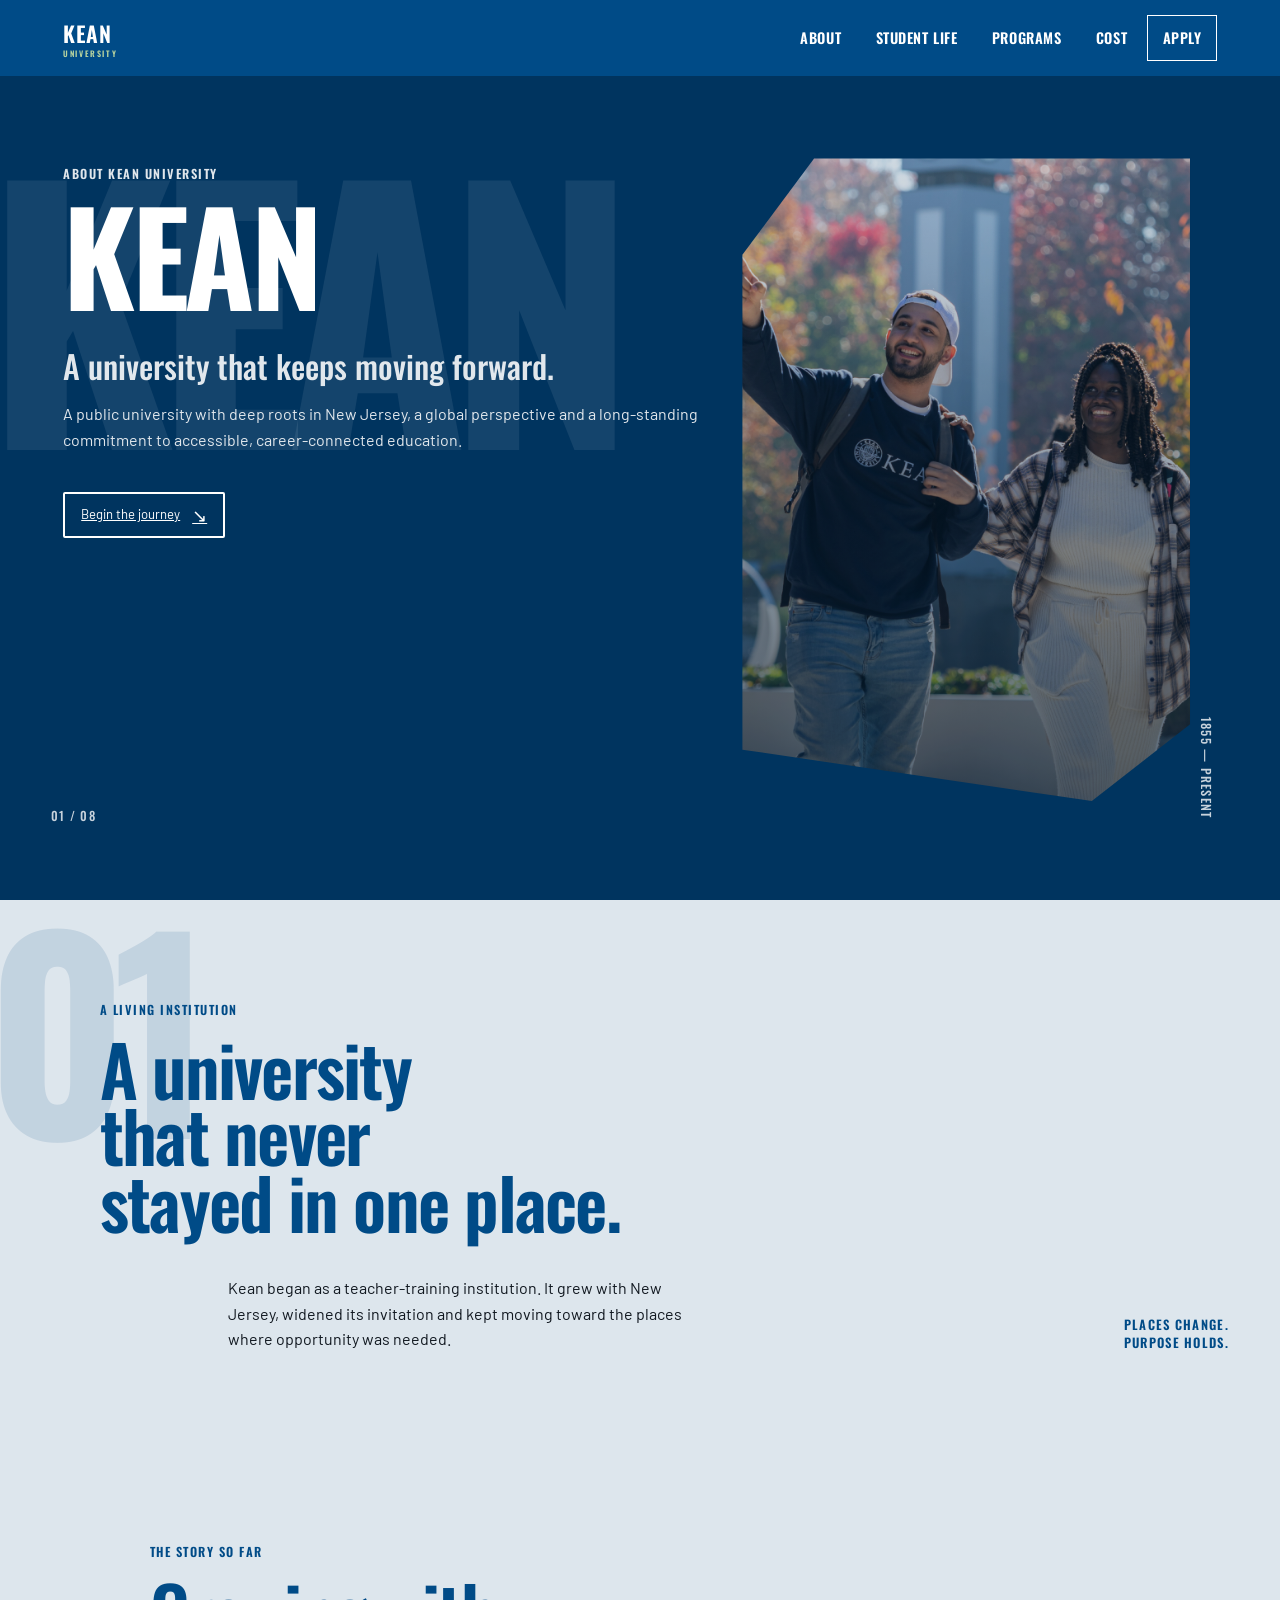
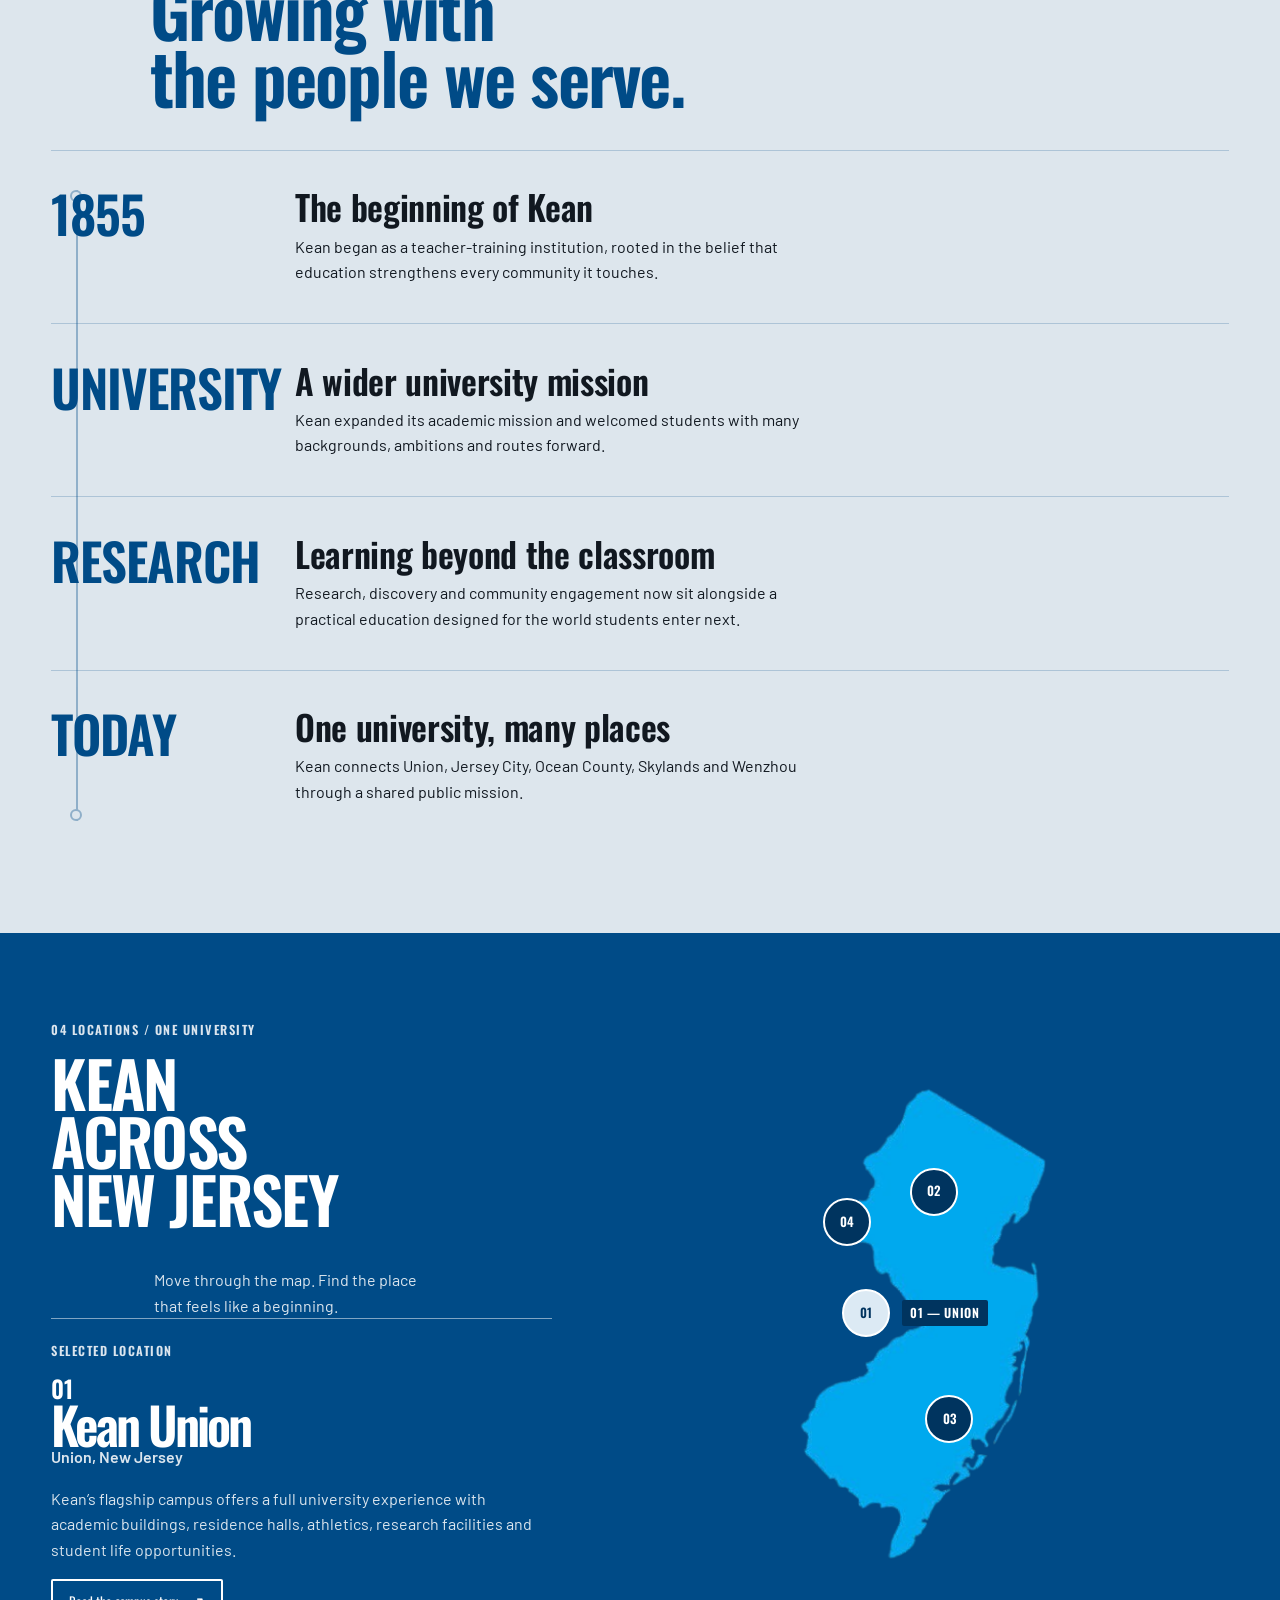
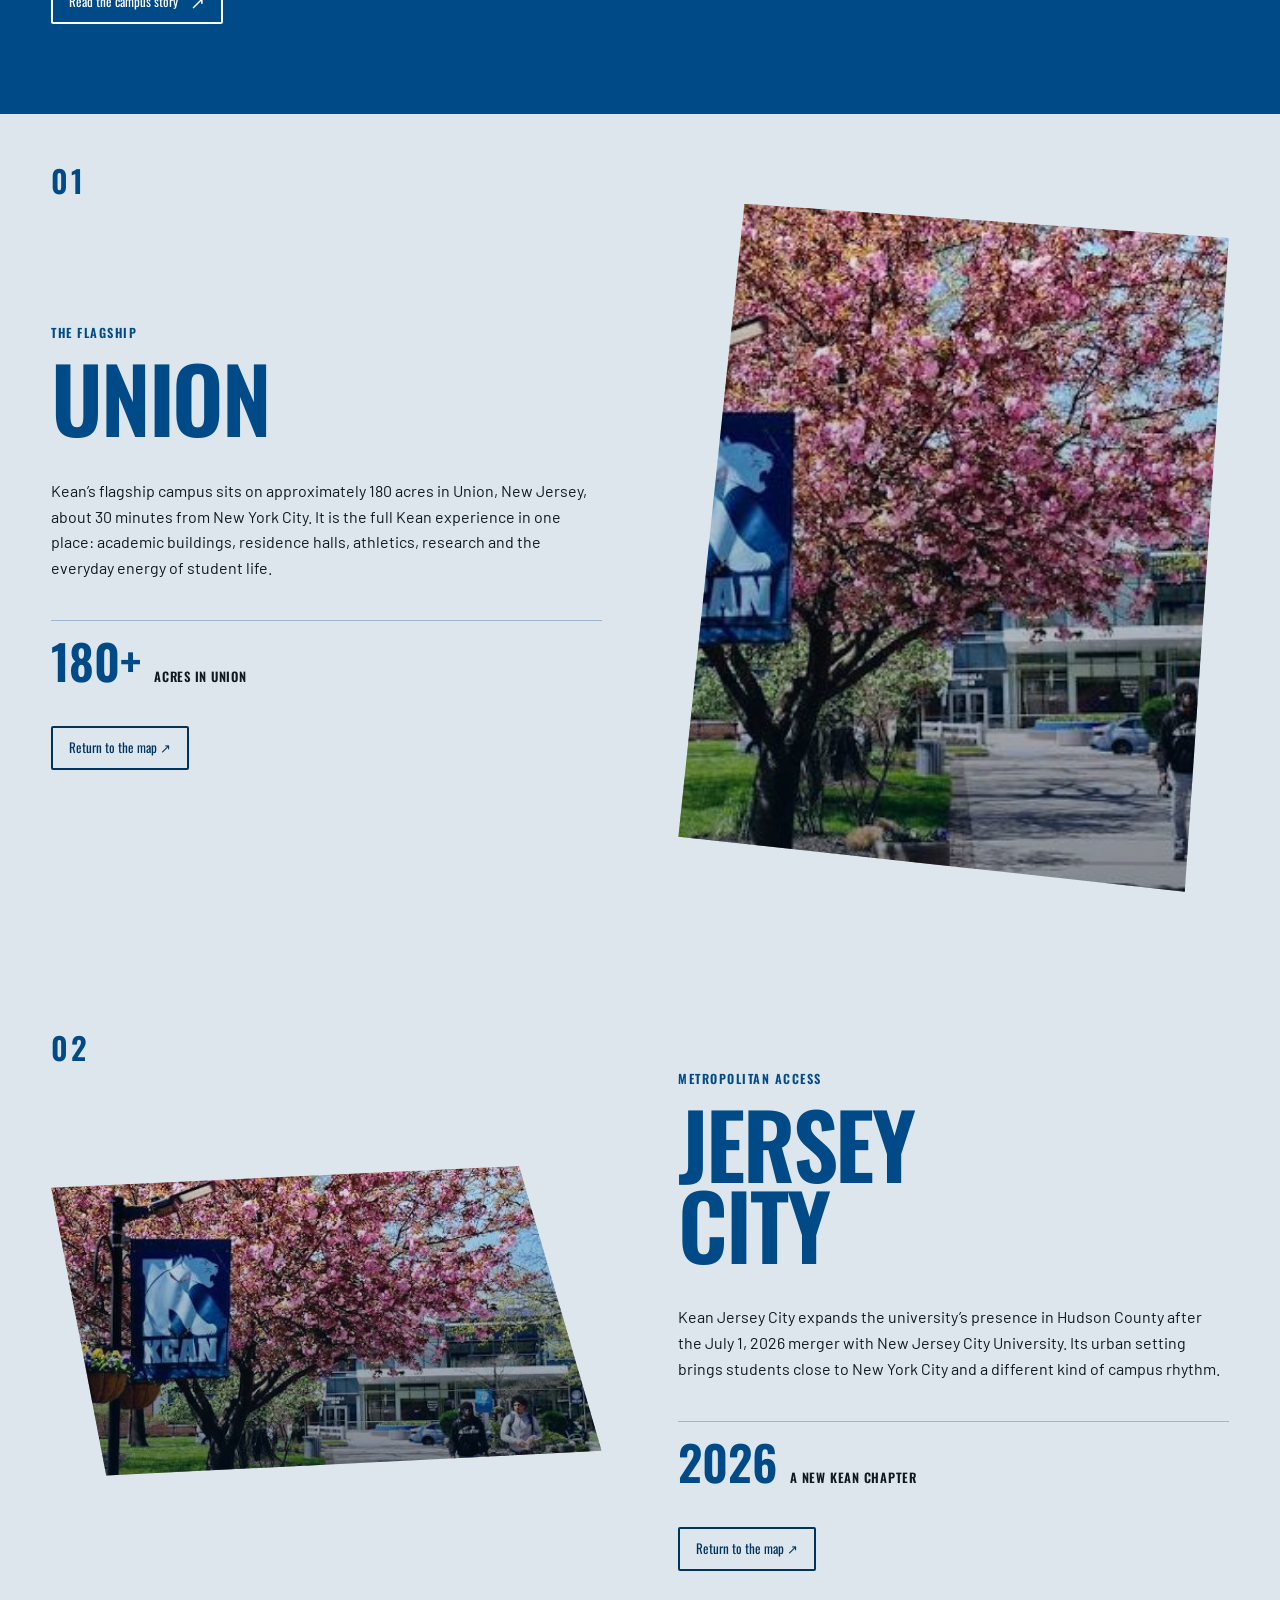
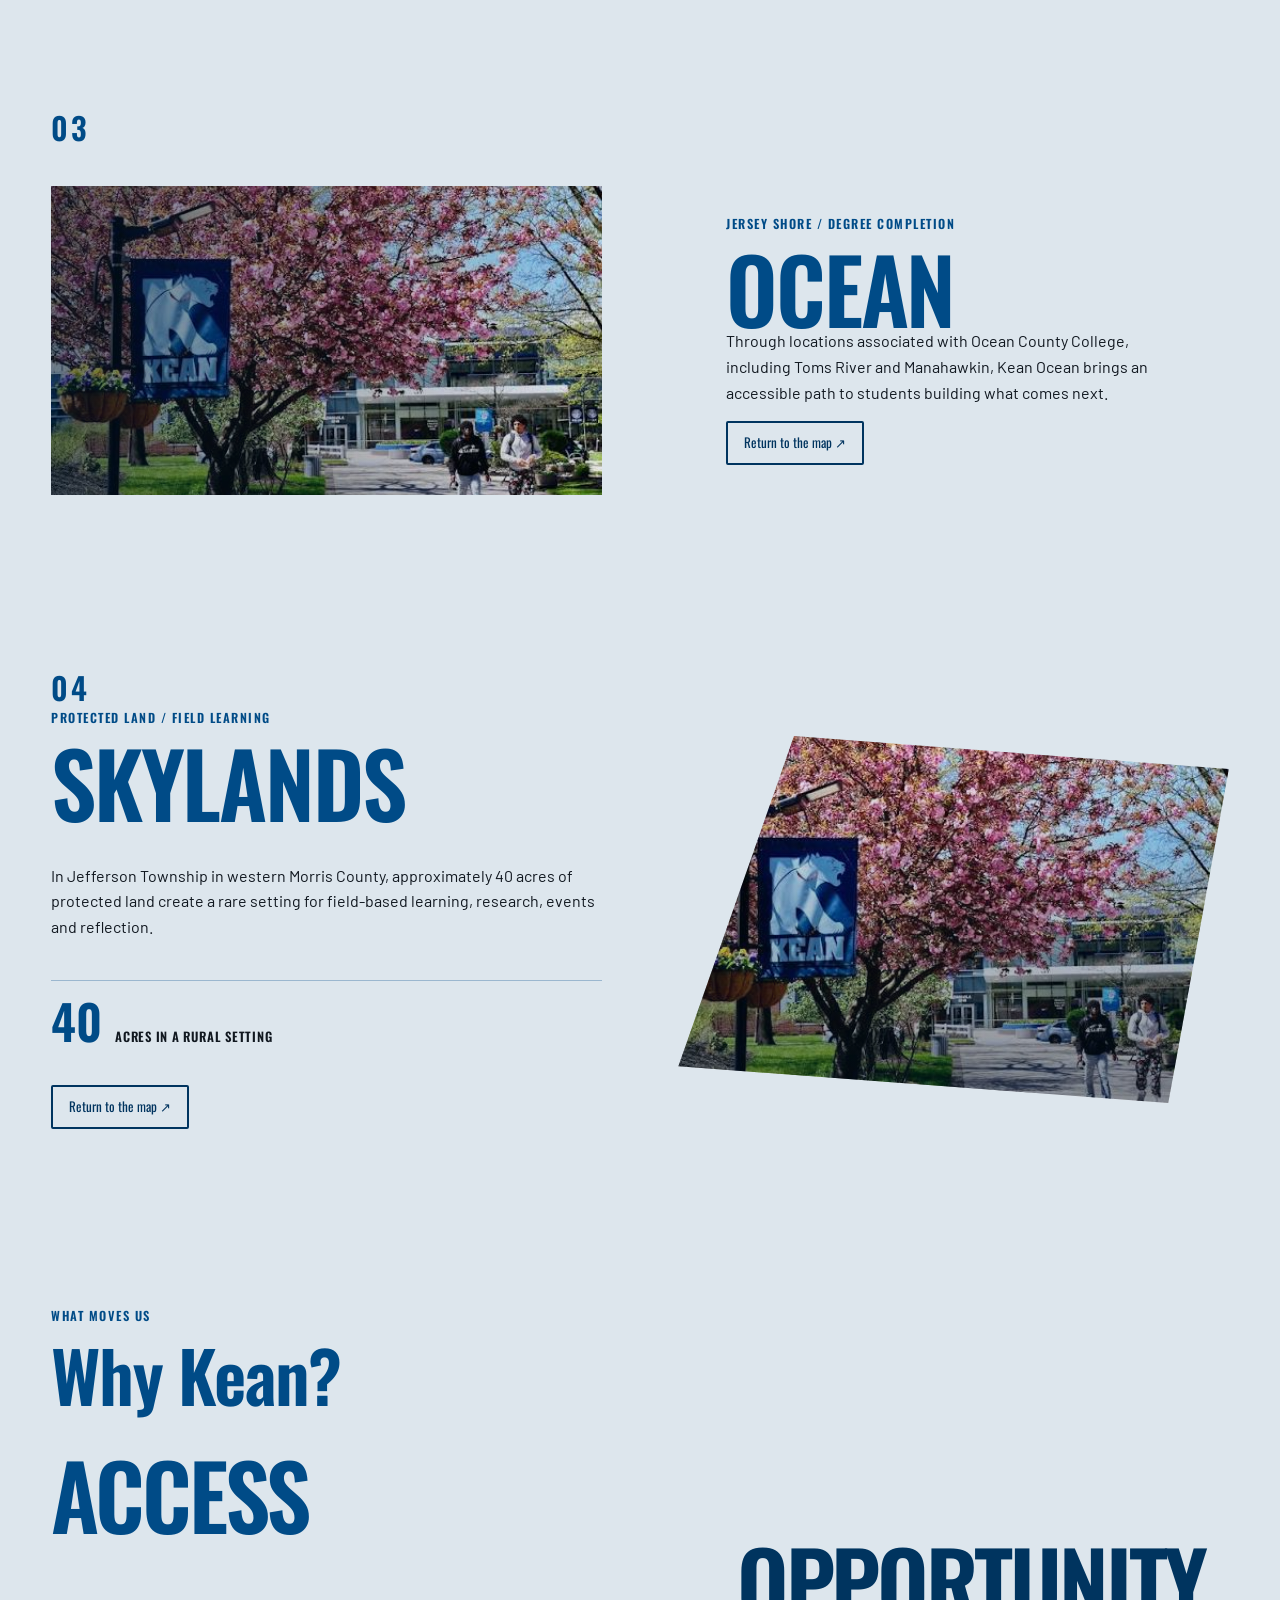
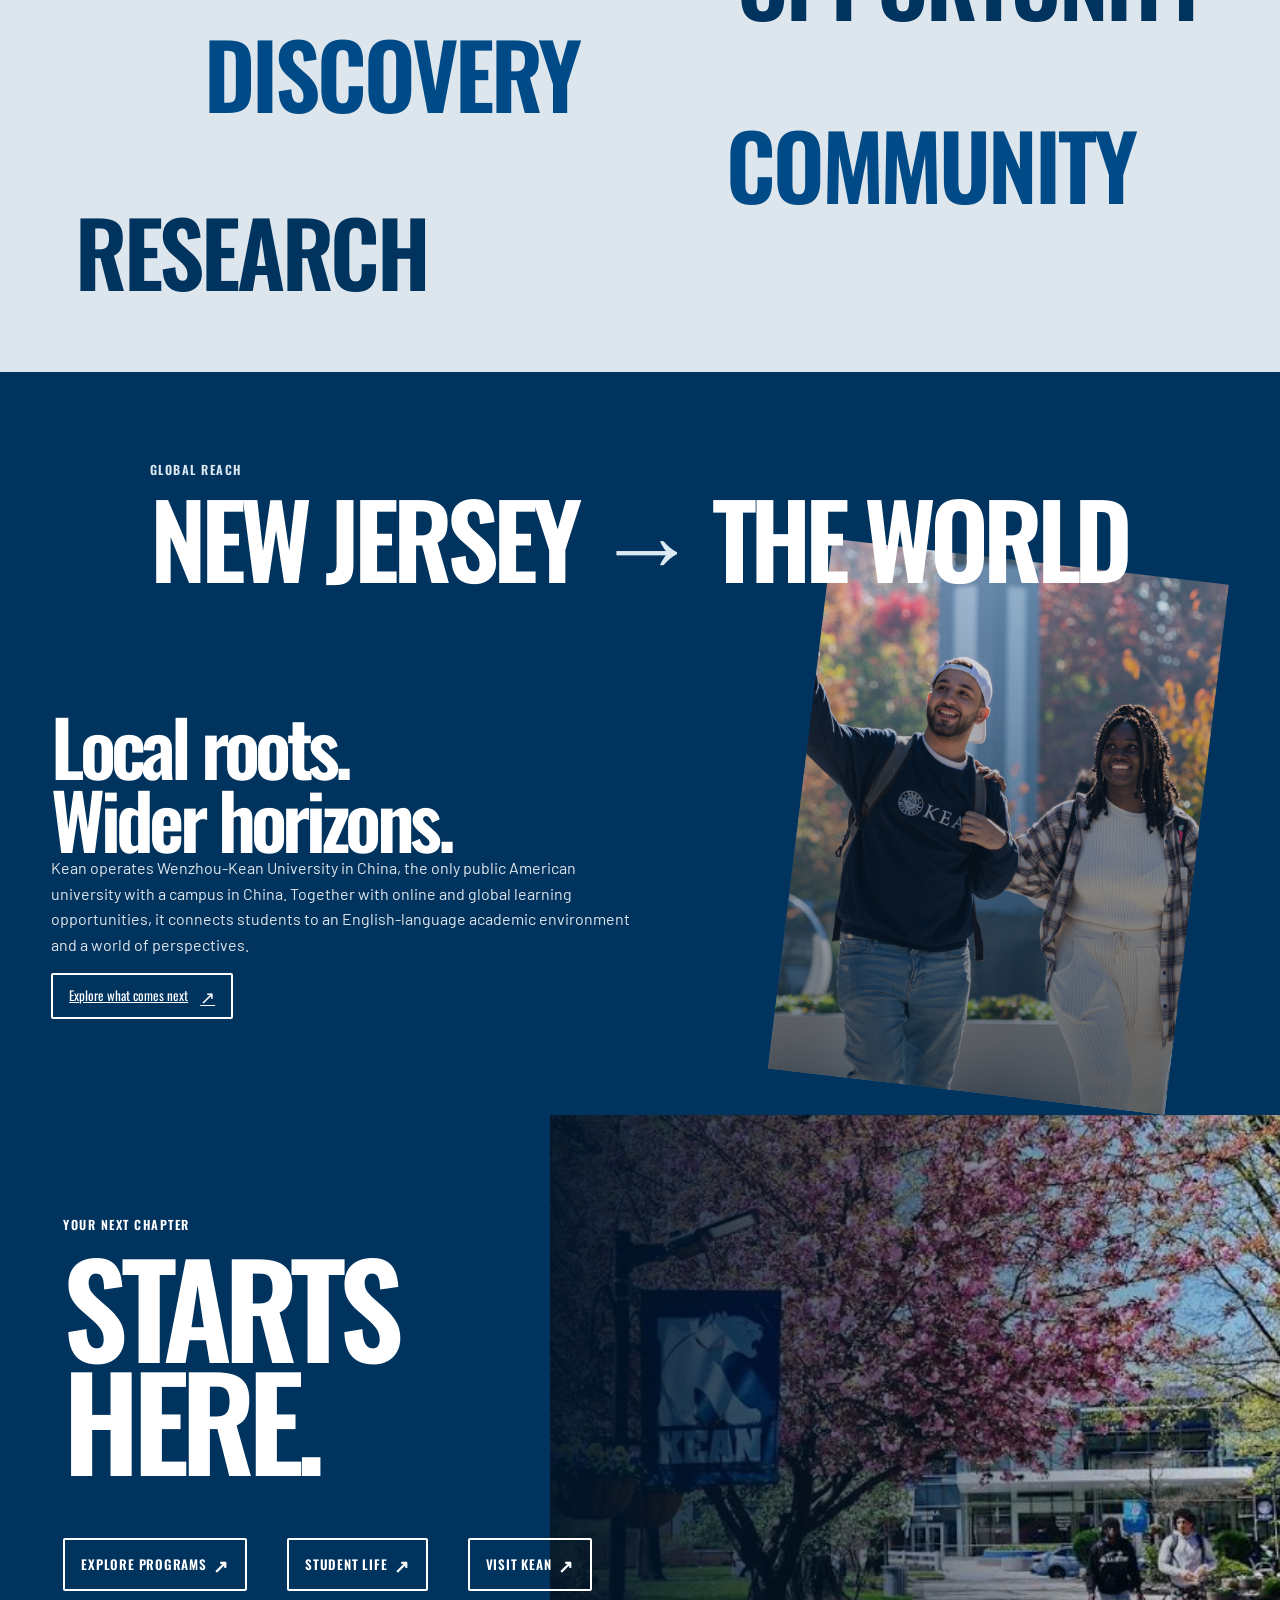
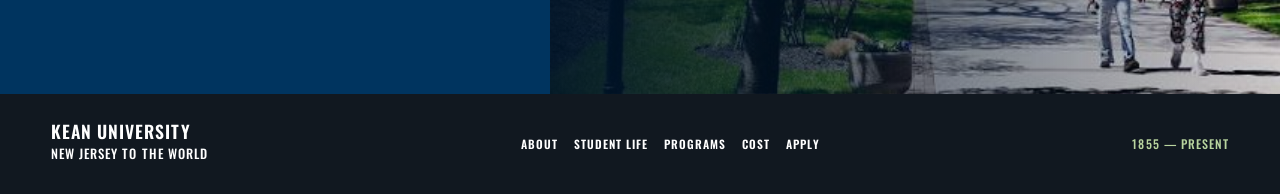
==== commit f7083a56: "breaking" ====
--- a/about.html
+++ b/about.html
@@ -23,7 +23,7 @@
 <section class="campus-story story-ocean" id="ocean"><div class="story-number">03</div><div class="ocean-photo story-photo"></div><div class="ocean-overlay"><p class="eyebrow">Jersey Shore / degree completion</p><h2>OCEAN</h2><p>Through locations associated with Ocean County College, including Toms River and Manahawkin, Kean Ocean brings an accessible path to students building what comes next.</p><button type="button" class="map-back" data-target="#map">Return to the map ↗</button></div></section>
 <section class="campus-story story-skylands" id="skylands"><div class="skylands-mark story-number">04</div><div class="story-copy reveal"><p class="eyebrow">Protected land / field learning</p><h2>SKYLANDS</h2><p>In Jefferson Township in western Morris County, approximately 40 acres of protected land create a rare setting for field-based learning, research, events and reflection.</p><div class="story-fact"><strong>40</strong><span>acres in a rural setting</span></div><button type="button" class="map-back" data-target="#map">Return to the map ↗</button></div><div class="skylands-photo story-photo"></div></section>
 <section class="why-kean-type"><div class="why-type-heading reveal"><p class="eyebrow">What moves us</p><h2>Why Kean?</h2></div><div class="word-field" aria-label="Kean values"><span class="word word-access reveal">ACCESS</span><span class="word word-opportunity reveal">OPPORTUNITY</span><span class="word word-discovery reveal">DISCOVERY</span><span class="word word-community reveal">COMMUNITY</span><span class="word word-research reveal">RESEARCH</span></div></section>
-<section class="global-reach"><div class="global-giant reveal">NEW JERSEY <span>→</span> THE WORLD</div><div class="global-content reveal"><p class="eyebrow">Global reach</p><h2>Local roots.<br>Wider horizons.</h2><p>Kean operates Wenzhou-Kean University in China, the only public American university with a campus in China. Together with online and global learning opportunities, it connects students to an English-language academic environment and a world of perspectives.</p><a href="programs.html" class="detail-link">Explore what comes next <span>↗</span></a></div><div class="global-photo"></div></section>
+<section class="global-reach"><div class="global-giant reveal"><p class="eyebrow">Global reach</p><h2>NEW JERSEY <span>→</span> THE WORLD</h2></div><div class="global-content reveal"><h2>Local roots.<br>Wider horizons.</h2><p>Kean operates Wenzhou-Kean University in China, the only public American university with a campus in China. Together with online and global learning opportunities, it connects students to an English-language academic environment and a world of perspectives.</p><a href="programs.html" class="detail-link">Explore what comes next <span>↗</span></a></div><div class="global-photo"></div></section>
 <section class="final-statement"><div class="final-image"></div><div class="final-copy reveal"><p class="eyebrow">Your next chapter</p><h2>STARTS<br>HERE.</h2><div class="final-links"><a href="programs.html">Explore Programs <span>↗</span></a><a href="studentLife.html">Student Life <span>↗</span></a><a href="index.html">Visit Kean <span>↗</span></a></div></div></section>
 </main>
 <footer class="site-footer"><div><strong>Kean University</strong><span>New Jersey to the world</span></div><nav aria-label="Footer navigation"><a href="about.html">About</a><a href="studentLife.html">Student Life</a><a href="programs.html">Programs</a><a href="admissions.html">Cost</a><a href="apply.html">Apply</a></nav><small>1855 — PRESENT</small></footer>
--- a/styles.css
+++ b/styles.css
@@ -36,21 +36,21 @@
 .site-wordmark { display: inline-flex; flex-direction: column; color: #fff; font: 600 1.35rem/1 "Oswald", sans-serif; letter-spacing: .05em; }
 .site-wordmark small { margin-top: .25rem; color: #b9d59f; font: 600 .5rem/1 "Oswald", sans-serif; letter-spacing: .2em; }
 
-body:not(.about-page) {
+body.home-page {
     color: #1d1d1d;
     background: #f5f5f2;
 }
-body:not(.about-page) .navbar {
+body.home-page .navbar {
     background-color: var(--kean-blue);
     padding: 10px 5%;
     min-height: 75px;
 }
-body:not(.about-page) .navbar-brand { margin-left: 30px; }
-body:not(.about-page) .navbar-nav { gap: 8px; }
-body:not(.about-page) .nav-link { font-size: 14px; font-weight: 600; padding: 10px 17px !important; }
-body:not(.about-page) .apply-link { border: 2px solid #fff; padding: 8px 18px !important; margin-left: 8px; }
-
-body:not(.about-page) .hero {
+body.home-page .navbar-brand { margin-left: 30px; }
+body.home-page .navbar-nav { gap: 8px; }
+body.home-page .nav-link { font-size: 14px; font-weight: 600; padding: 10px 17px !important; }
+body.home-page .apply-link { border: 2px solid #fff; padding: 8px 18px !important; margin-left: 8px; }
+
+body.home-page .hero {
     position: relative;
     width: 100%;
     min-height: clamp(570px, calc(100svh - 75px), 700px);
@@ -61,7 +61,7 @@
     justify-content: center;
     background: #f4f1ea;
 }
-body:not(.about-page) .hero::before {
+body.home-page .hero::before {
     content: "";
     position: absolute;
     inset: 0;
@@ -70,7 +70,7 @@
     background-position: center;
     z-index: 0;
 }
-body:not(.about-page) .hero-content {
+body.home-page .hero-content {
     position: relative;
     z-index: 2;
     width: 100%;
@@ -82,7 +82,7 @@
     justify-content: center;
     text-align: center;
 }
-body:not(.about-page) .hero-title {
+body.home-page .hero-title {
     position: relative;
     top: auto;
     left: auto;
@@ -92,8 +92,8 @@
     justify-content: space-between;
     width: min(96vw, 1180px);
     margin: 0;
-    gap: clamp(3px, .65vw, 12px);
-    font-family: "Arial Black", Impact, sans-serif;
+    gap: clamp(8px, 1.4vw, 24px);
+    font-family: "Barlow Condensed", sans-serif;
     font-size: clamp(175px, 22vw, 300px);
     font-weight: 900;
     line-height: .8;
@@ -101,7 +101,7 @@
     white-space: nowrap;
     z-index: 3;
 }
-body:not(.about-page) .hero-letter {
+body.home-page .hero-letter {
     position: relative;
     display: inline-flex;
     align-items: center;
@@ -112,43 +112,23 @@
     cursor: pointer;
     transition: transform .3s ease;
     color: transparent;
-    font-family: "Arial Black", Impact, sans-serif;
+    font-family: "Barlow Condensed", sans-serif;
     font-size: inherit;
-    font-weight: 900;
-    line-height: .8;
+    font-weight: 800;
+    line-height: 1;
     isolation: isolate;
 }
-body:not(.about-page) .hero-letter:hover { transform: translateY(-6px); }
-body:not(.about-page) .letter-photo {
-    position: absolute;
-    inset: 0;
+body.home-page .hero-letter:hover { transform: translateY(-6px); }
+body.home-page .letter-svg {
+    display: block;
     width: 100%;
     height: 100%;
-    color: transparent;
-    background-repeat: no-repeat;
-    background-size: cover;
-    background-position: center;
-    background-clip: text;
-    -webkit-background-clip: text;
-    -webkit-text-fill-color: transparent;
+    overflow: visible;
     pointer-events: none;
     z-index: 2;
 }
-body:not(.about-page) .photo-1 { clip-path: inset(0 50% 50% 0); }
-body:not(.about-page) .photo-2 { clip-path: inset(0 0 50% 50%); }
-body:not(.about-page) .photo-3 { clip-path: inset(50% 50% 0 0); }
-body:not(.about-page) .photo-4 { clip-path: inset(50% 0 0 50%); }
-body:not(.about-page) .hero-letter::before {
-    content: attr(data-letter);
-    position: absolute;
-    inset: 0;
-    display: grid;
-    place-items: center;
-    color: rgba(23,45,36,.22);
-    -webkit-text-fill-color: rgba(23,45,36,.22);
-    z-index: 1;
-}
-body:not(.about-page) .hero-letter::after {
+body.home-page .letter-svg text { font-family: "Barlow Condensed", sans-serif; font-size: 128px; font-weight: 800; }
+body.home-page .hero-letter::after {
     content: attr(data-label);
     position: absolute;
     top: 50%;
@@ -156,7 +136,6 @@
     transform: translate(-50%, -40%);
     z-index: 10;
     color: #fff;
-    -webkit-text-fill-color: #fff;
     font: 700 clamp(12px,1.4vw,20px)/1.1 "Outfit", sans-serif;
     letter-spacing: 2px;
     text-align: center;
@@ -167,22 +146,22 @@
     text-shadow: 0 2px 10px rgba(0,0,0,.65);
     transition: opacity .25s ease;
 }
-body:not(.about-page) .hero-letter:hover::after { opacity: 1; }
-body:not(.about-page) .hero-tagline,
-body:not(.about-page) .hero-subtitle,
-body:not(.about-page) .hero-button {
+body.home-page .hero-letter:hover::after { opacity: 1; }
+body.home-page .hero-tagline,
+body.home-page .hero-subtitle,
+body.home-page .hero-button {
     position: relative;
     top: auto;
     left: auto;
     z-index: 4;
     margin: 0 auto;
 }
-body:not(.about-page) .hero-tagline {
+body.home-page .hero-tagline {
     margin-top: 1.25rem;
     color: #172d24;
     font: 500 clamp(2rem, 3vw, 3.2rem)/1 "Roboto Slab", serif;
 }
-body:not(.about-page) .hero-subtitle {
+body.home-page .hero-subtitle {
     margin-top: 1rem;
     max-width: 760px;
     color: #4b514d;
@@ -193,7 +172,7 @@
     text-align: center;
     text-transform: uppercase;
 }
-body:not(.about-page) .hero-button {
+body.home-page .hero-button {
     display: inline-flex;
     align-items: center;
     justify-content: center;
@@ -211,15 +190,15 @@
     text-transform: uppercase;
     transition: .25s ease;
 }
-body:not(.about-page) .hero-button:hover {
+body.home-page .hero-button:hover {
     background: #172d24;
     color: #f4f1ea;
     padding-left: 1.8rem;
     padding-right: 1.8rem;
 }
-body:not(.about-page) .hero-button span { font-size: 20px; transition: .25s ease; }
-body:not(.about-page) .hero-button:hover span { transform: translateX(6px); }
-body:not(.about-page) .hero::after {
+body.home-page .hero-button span { font-size: 20px; transition: .25s ease; }
+body.home-page .hero-button:hover span { transform: translateX(6px); }
+body.home-page .hero::after {
     content: "KEAN UNIVERSITY";
     position: absolute;
     right: 25px;
@@ -232,15 +211,15 @@
     writing-mode: vertical-rl;
     z-index: 5;
 }
-body:not(.about-page) main > section:not(.hero) { padding-top: 90px; padding-bottom: 90px; }
-body:not(.about-page) .intro-section {
+body.home-page main > section:not(.hero) { padding-top: 90px; padding-bottom: 90px; }
+body.home-page .intro-section {
     min-height: 55vh;
     display: flex;
     align-items: center;
     background: #f5f5f2;
     padding: clamp(4rem, 8vw, 7rem) 5vw !important;
 }
-body:not(.about-page) .section-label {
+body.home-page .section-label {
     margin-bottom: 18px;
     color: #004b87;
     font-size: 11px;
@@ -248,16 +227,16 @@
     letter-spacing: 3px;
     text-transform: uppercase;
 }
-body:not(.about-page) h2 {
+body.home-page h2 {
     margin-bottom: 25px;
     color: #1d1d1d;
     font-size: clamp(38px,5vw,62px);
     line-height: 1.05;
 }
-body:not(.about-page) .intro-section h2 { max-width: 850px; font-size: clamp(45px,6vw,70px); }
-body:not(.about-page) .intro-support { max-width: 50rem; color: var(--muted); }
-body:not(.about-page) .intro-rule { display: block; width: min(100%, 600px); margin: 2rem 0 1.25rem; border-top: 1px solid rgba(23,45,36,.2); }
-body:not(.about-page) .intro-mark { color: rgba(0,75,135,.22); font: 700 clamp(2.8rem, 7vw, 7rem) "Roboto Slab", serif; letter-spacing: -.08em; }
+body.home-page .intro-section h2 { max-width: 850px; font-size: clamp(45px,6vw,70px); }
+body.home-page .intro-support { max-width: 50rem; color: var(--muted); }
+body.home-page .intro-rule { display: block; width: min(100%, 600px); margin: 2rem 0 1.25rem; border-top: 1px solid rgba(23,45,36,.2); }
+body.home-page .intro-mark { color: rgba(0,75,135,.22); font: 700 clamp(2.8rem, 7vw, 7rem) "Roboto Slab", serif; letter-spacing: -.08em; }
 
 .travel-section {
     display: grid;
@@ -324,47 +303,34 @@
 .site-footer a:hover { color: #b9d59f; }
 .site-footer small { text-align: right; }
 
-body:not(.about-page) .hero-letter[data-letter="K"] .photo-1 { background-image: url("sportimgs/football.jpg"); background-position: 25% 35%; }
-body:not(.about-page) .hero-letter[data-letter="K"] .photo-2 { background-image: url("sportimgs/lacrosse.webp"); background-position: center; }
-body:not(.about-page) .hero-letter[data-letter="K"] .photo-3 { background-image: url("sportimgs/soccer.jpg"); background-position: center 42%; }
-body:not(.about-page) .hero-letter[data-letter="K"] .photo-4 { background-image: url("sportimgs/swimming.jpeg"); background-position: center 28%; }
-body:not(.about-page) .hero-letter[data-letter="E"] .photo-1 { background-image: url("scienceimgs/env.jpg"); background-position: center; }
-body:not(.about-page) .hero-letter[data-letter="E"] .photo-2 { background-image: url("scienceimgs/lab-girl.jpg"); background-position: center 38%; }
-body:not(.about-page) .hero-letter[data-letter="E"] .photo-3 { background-image: url("scienceimgs/group.jpg"); background-position: center 20%; }
-body:not(.about-page) .hero-letter[data-letter="E"] .photo-4 { background-image: url("scienceimgs/lab-girl-2.jpg"); background-position: center 48%; }
-body:not(.about-page) .hero-letter[data-letter="A"] .photo-1 { background-image: url("artimgs/girl-art.jpg"); background-position: center 25%; }
-body:not(.about-page) .hero-letter[data-letter="A"] .photo-2 { background-image: url("artimgs/statue.jpg"); background-position: center 28%; }
-body:not(.about-page) .hero-letter[data-letter="A"] .photo-3 { background-image: url("artimgs/paint.jpg"); background-position: center 52%; }
-body:not(.about-page) .hero-letter[data-letter="A"] .photo-4 { background-image: url("artimgs/theater.jpg"); background-position: center; }
-body:not(.about-page) .hero-letter[data-letter="N"] .photo-1 { background-image: url("students.png"); background-position: center 30%; }
-body:not(.about-page) .hero-letter[data-letter="N"] .photo-2 { background-image: url("campus.jpeg"); background-position: center; }
-body:not(.about-page) .hero-letter[data-letter="N"] .photo-3 { background-image: url("students.png"); background-position: 57% center; }
-body:not(.about-page) .hero-letter[data-letter="N"] .photo-4 { background-image: url("campus.jpeg"); background-position: center 15%; }
+body.home-page .hero-letter[data-letter="K"] .photo-1 { background-image: url("sportimgs/football.jpg"); background-position: 25% 35%; }
+body.home-page .hero-letter[data-letter="E"] .photo-1 { background-image: url("scienceimgs/env.jpg"); background-position: center; }
+body.home-page .hero-letter[data-letter="A"] .photo-1 { background-image: url("artimgs/girl-art.jpg"); background-position: center 25%; }
+body.home-page .hero-letter[data-letter="N"] .photo-1 { background-image: url("students.png"); background-position: center 30%; }
 
 @media (max-width: 900px) {
-    body:not(.about-page) .hero { height: 400px; }
-    body:not(.about-page) .hero-title { letter-spacing: 4px; }
-    body:not(.about-page) .hero-subtitle { letter-spacing: .12em; }
+    body.home-page .hero { min-height: 0; }
+    body.home-page .hero-title { letter-spacing: 4px; }
+    body.home-page .hero-subtitle { letter-spacing: .12em; }
     .travel-section { grid-template-columns: 1fr; }
     .travel-cards { max-width: 850px; }
 }
 @media (max-width: 768px) {
-    body:not(.about-page) .navbar { padding: 10px 6%; }
-    body:not(.about-page) .navbar-brand { margin-left: 10px; }
-    body:not(.about-page) .navbar-nav { gap: 0; align-items: flex-start; }
-    body:not(.about-page) .nav-link { padding: 8px 0 !important; }
-    body:not(.about-page) .apply-link { margin-left: 0; margin-top: 5px; display: inline-block; }
-    body:not(.about-page) .intro-section { min-height: auto; padding: 80px 0 !important; }
-    body:not(.about-page) .intro-section h2 { font-size: 46px; }
+    body.home-page .navbar { padding: 10px 6%; }
+    body.home-page .navbar-brand { margin-left: 10px; }
+    body.home-page .navbar-nav { gap: 0; align-items: flex-start; }
+    body.home-page .nav-link { padding: 8px 0 !important; }
+    body.home-page .apply-link { margin-left: 0; margin-top: 5px; display: inline-block; }
+    body.home-page .intro-section { min-height: auto; padding: 80px 0 !important; }
+    body.home-page .intro-section h2 { font-size: 46px; }
 }
 @media (max-width: 600px) {
-    body:not(.about-page) .hero { height: auto; min-height: 480px; }
-    body:not(.about-page) .hero-title { width: min(96vw, 900px); letter-spacing: 0; font-size: clamp(4rem, 23vw, 8rem); }
-    body:not(.about-page) .hero-letter::before { color: rgba(23,45,36,.33); }
-    body:not(.about-page) .hero-letter::after { font-size: 10px; letter-spacing: 1px; }
-    body:not(.about-page) .hero-subtitle { max-width: calc(100% - 2rem); font-size: 10px; line-height: 1.4; letter-spacing: 1.5px; }
-    body:not(.about-page) .hero-button { margin-bottom: 1rem; }
-    body:not(.about-page) .hero::after { display: none; }
+    body.home-page .hero { min-height: 480px; }
+    body.home-page .hero-title { width: min(96vw, 900px); letter-spacing: 0; font-size: clamp(4rem, 23vw, 8rem); }
+    body.home-page .hero-letter::after { font-size: 10px; letter-spacing: 1px; }
+    body.home-page .hero-subtitle { max-width: calc(100% - 2rem); font-size: 10px; line-height: 1.4; letter-spacing: 1.5px; }
+    body.home-page .hero-button { margin-bottom: 1rem; }
+    body.home-page .hero::after { display: none; }
     .travel-section { padding-inline: 7vw; }
     .travel-cards { grid-template-columns: 1fr; }
     .travel-cards img { height: 190px; }
--- a/about.css
+++ b/about.css
@@ -354,14 +354,20 @@
 }
 
 .about-page .map-moment {
-    padding: clamp(7rem, 10vw, 9rem) var(--content-padding);
+    display: grid;
+    grid-template-columns: minmax(0, .9fr) minmax(0, 1.1fr);
+    column-gap: clamp(2rem, 5vw, 5rem);
+    align-items: center;
+    padding: clamp(3rem, 5vw, 5rem) var(--content-padding);
     background: var(--kean-blue);
     color: var(--kean-white);
 }
 
 .about-page .map-heading {
-    width: min(100%, 600px);
-    margin-inline: auto;
+    grid-column: 1;
+    grid-row: 1;
+    width: min(100%, 620px);
+    margin: 0;
 }
 
 .about-page .map-heading .eyebrow,
@@ -373,7 +379,7 @@
 
 .about-page .map-heading h2 {
     color: var(--kean-white);
-    font: 600 clamp(3.5rem, 8vw, 8rem)/.9 "Oswald", sans-serif;
+    font: 600 clamp(2.8rem, 5vw, 5.5rem)/.9 "Oswald", sans-serif;
     letter-spacing: -.025em;
 }
 
@@ -383,21 +389,23 @@
 }
 
 .about-page .map-stage {
-    display: grid;
-    grid-template-columns: minmax(220px, .65fr) minmax(0, 1.35fr);
-    gap: clamp(2rem, 6vw, 6rem);
-    align-items: center;
-    width: min(100%, var(--content-max));
-    margin: var(--space-2xl) auto 0;
+    display: contents;
+}
+
+.about-page .map-stage.reveal {
+    opacity: 1;
+    transform: none;
 }
 
 .about-page .nj-map-wrapper {
     position: relative;
     grid-column: 2;
     grid-row: 1;
-    width: min(100%, 900px);
-    margin-inline: auto;
-    aspect-ratio: 860 / 876;
+    grid-column: 2;
+    grid-row: 1 / span 2;
+    width: min(100%, 380px);
+    margin: 0 auto;
+    aspect-ratio: 371 / 494;
 }
 
 .about-page .nj-map-image {
@@ -409,9 +417,9 @@
 .about-page .map-detail {
     position: relative;
     grid-column: 1;
-    grid-row: 1;
+    grid-row: 2;
     width: 100%;
-    padding: var(--space-lg) 0 0;
+    padding: var(--space-md) 0 0;
     border-top: 1px solid rgba(255, 255, 255, .5);
 }
 
@@ -481,6 +489,11 @@
     transform: translate(-50%, -50%);
 }
 
+.about-page .union-pin { top: 48%; left: 35%; }
+.about-page .jersey-city-pin { top: 24%; left: 53%; }
+.about-page .ocean-pin { top: 69%; left: 57%; }
+.about-page .skylands-pin { top: 30%; left: 30%; }
+
 .about-page .pin-core {
     display: grid;
     width: clamp(2.4rem, 4vw, 3rem);
@@ -717,17 +730,21 @@
 }
 
 .about-page .global-giant {
-    position: absolute;
-    top: 8%;
-    left: -2%;
-    max-width: 100%;
-    overflow-wrap: anywhere;
+    position: relative;
+    top: auto;
+    left: auto;
+    z-index: 2;
+    width: min(100%, 980px);
+    margin: 0 auto;
     color: rgba(255, 255, 255, .13);
-    font: 600 clamp(4rem, 10vw, 10rem)/.8 "Oswald", sans-serif;
+    font: 600 clamp(3.5rem, 8vw, 8rem)/.85 "Oswald", sans-serif;
     letter-spacing: -.04em;
     white-space: normal;
 }
 
+.about-page .global-giant .eyebrow { margin-bottom: 1rem; color: var(--kean-blue-light); }
+.about-page .global-giant h2 { margin: 0; color: var(--kean-white); font: inherit; }
+
 .about-page .global-giant span {
     color: var(--kean-blue-light);
 }
@@ -736,7 +753,7 @@
     position: relative;
     z-index: 2;
     width: min(100%, 600px);
-    padding-top: clamp(6rem, 12vw, 10rem);
+    padding-top: clamp(2.5rem, 5vw, 5rem);
 }
 
 .about-page .global-content .eyebrow,
@@ -841,6 +858,24 @@
 }
 
 @media (max-width: 900px) {
+    .about-page .map-moment {
+        display: block;
+        padding-block: 5rem;
+    }
+
+    .about-page .map-heading {
+        width: min(100%, 620px);
+        margin-inline: auto;
+    }
+
+    .about-page .map-stage {
+        display: grid;
+        grid-template-columns: minmax(0, 1fr);
+        gap: 2.5rem;
+        width: min(100%, var(--content-max));
+        margin: 3rem auto 0;
+    }
+
     .about-page .hero-image {
         right: -7vw;
         width: 58vw;
@@ -1015,7 +1050,7 @@
 
     .about-page .global-content {
         width: 100%;
-        padding-top: 9rem;
+        padding-top: 2rem;
     }
 
     .about-page .global-photo {
@@ -1107,7 +1142,7 @@
 
     .about-page .global-content {
         width: 100%;
-        padding-top: 10rem;
+        padding-top: 2rem;
     }
 
     .about-page .global-photo {
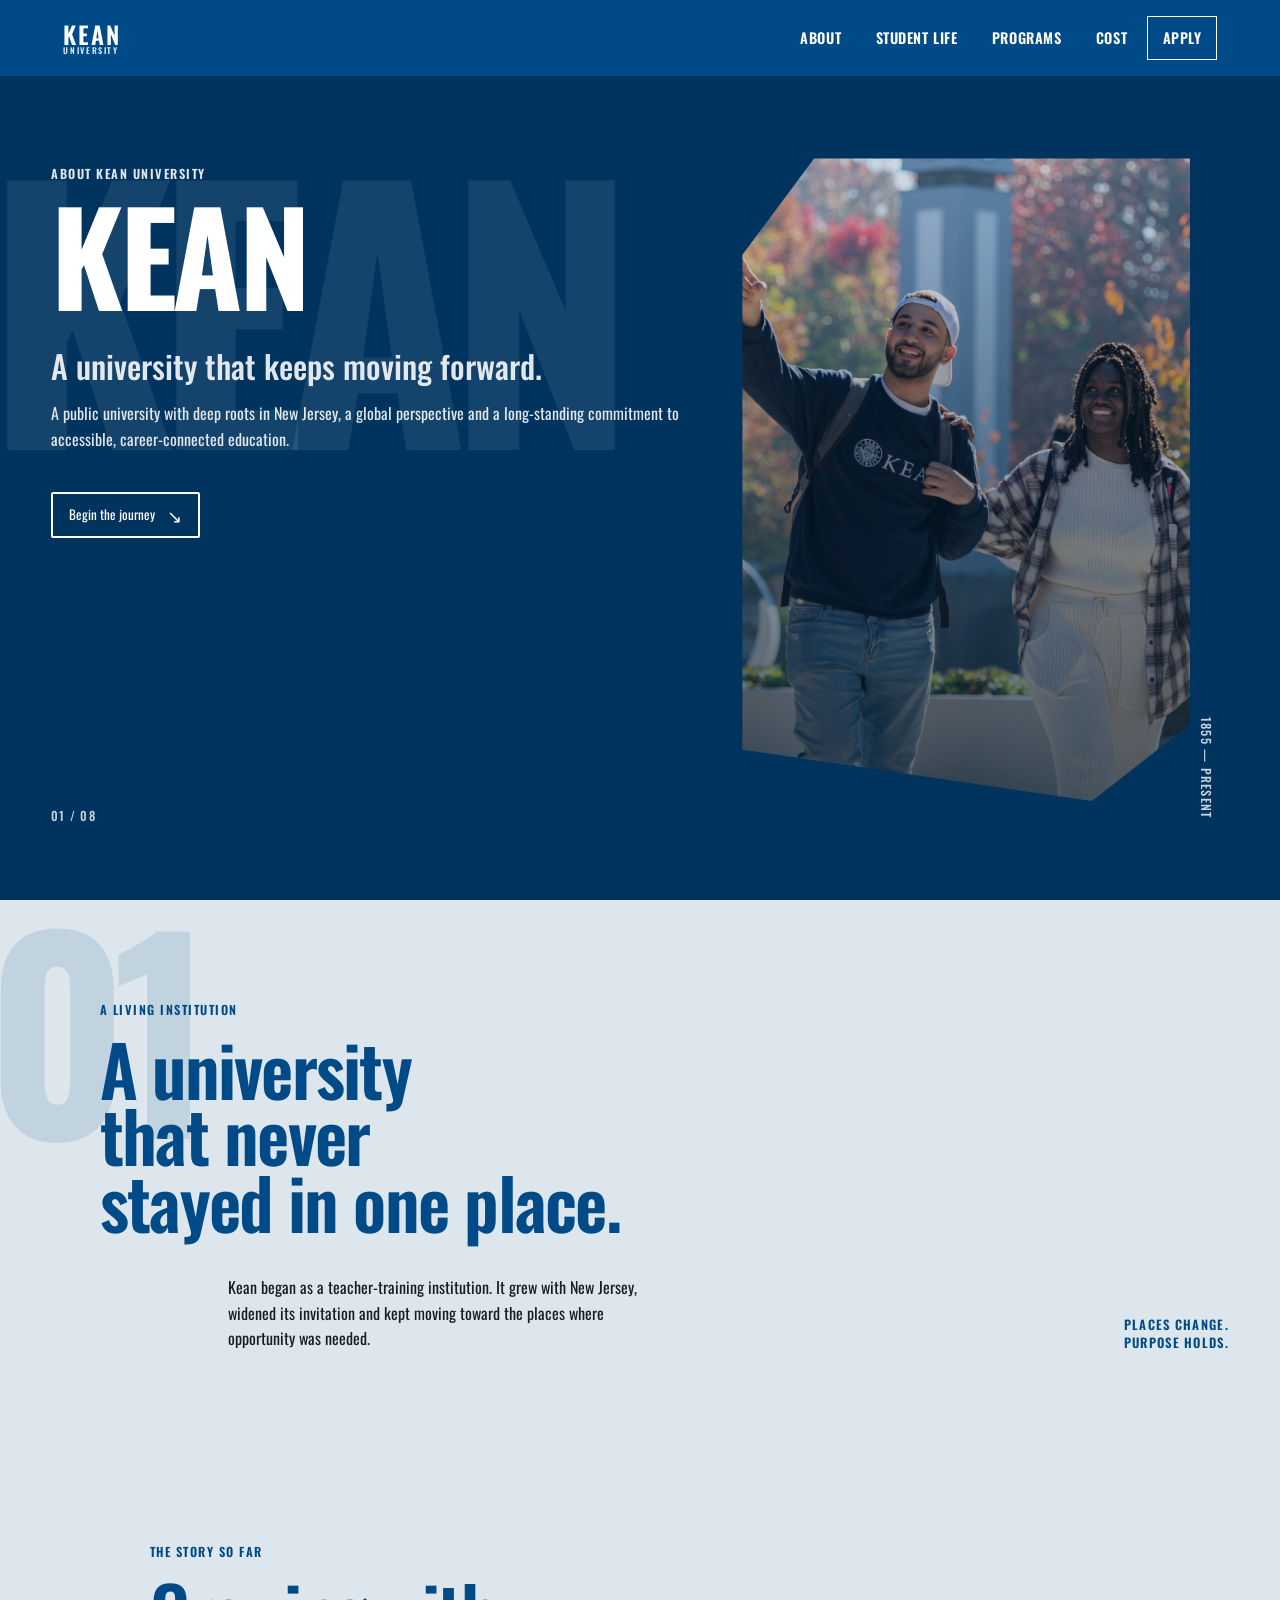
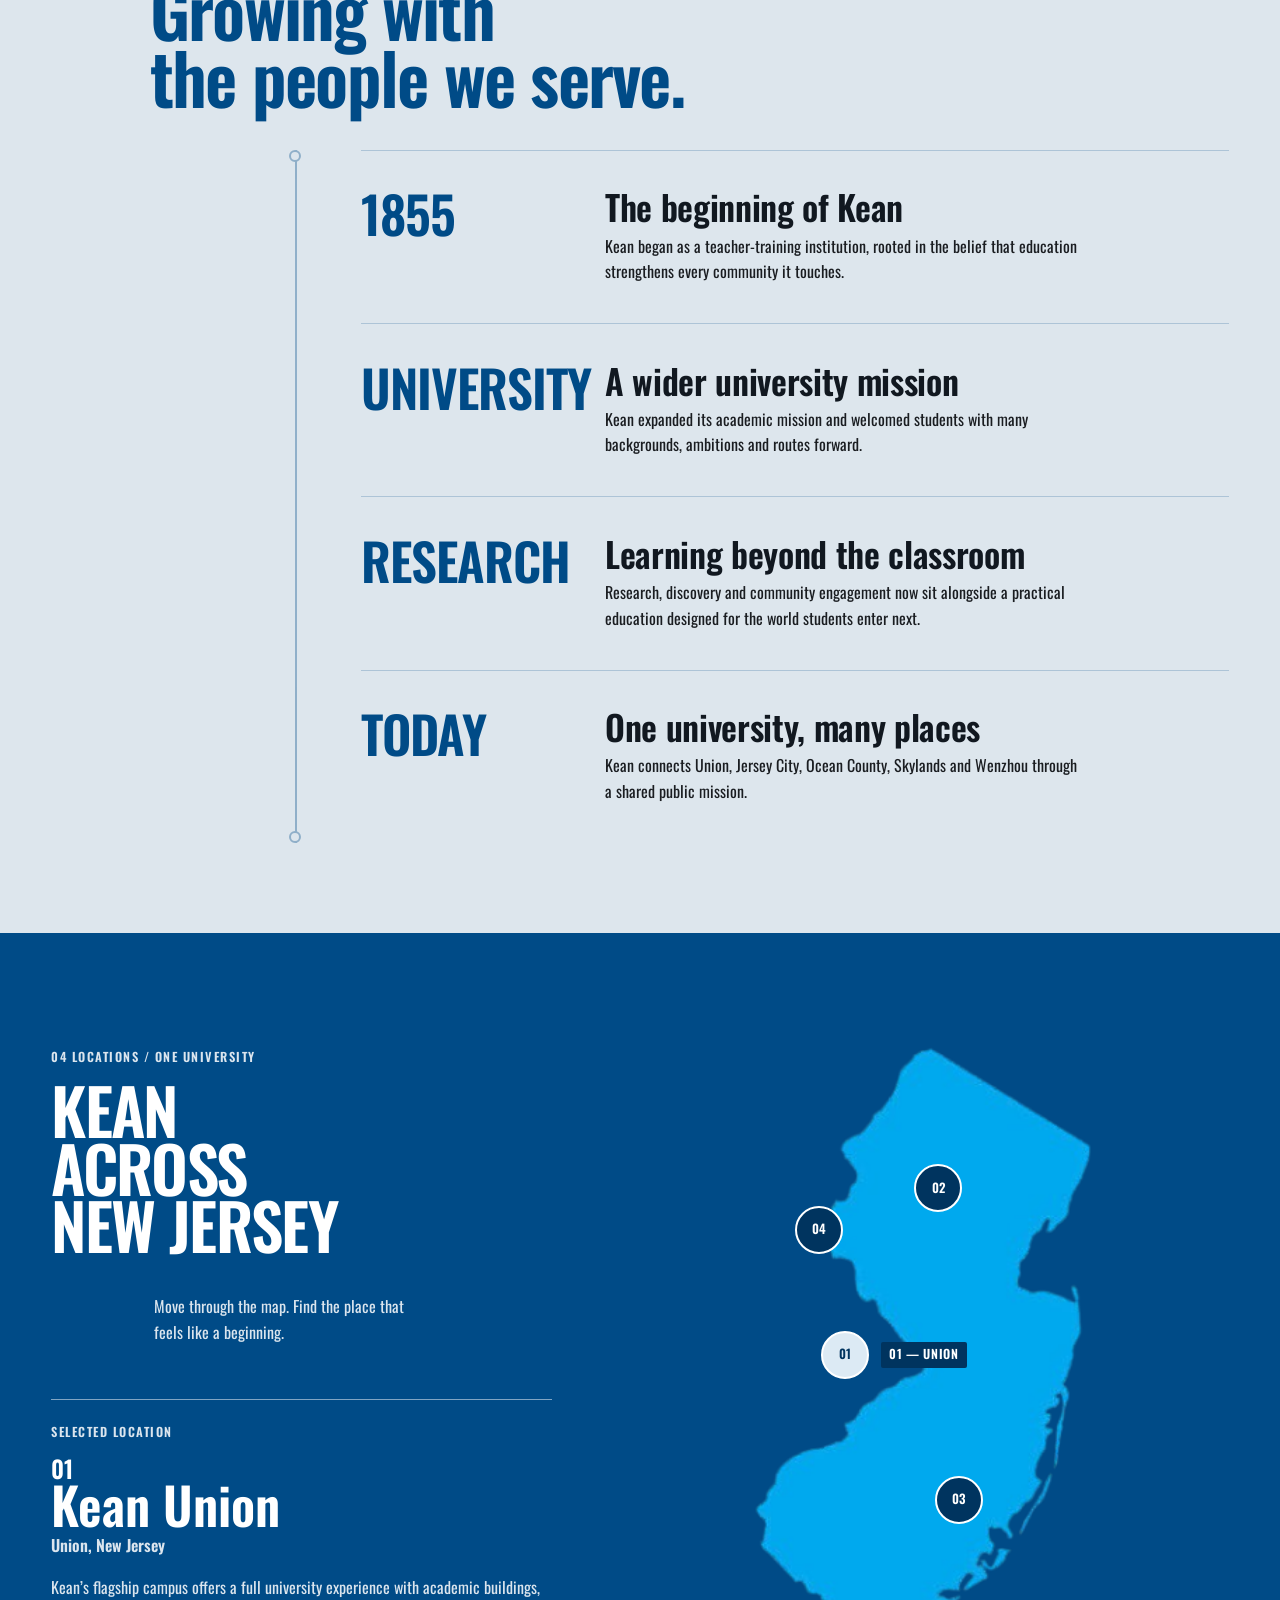
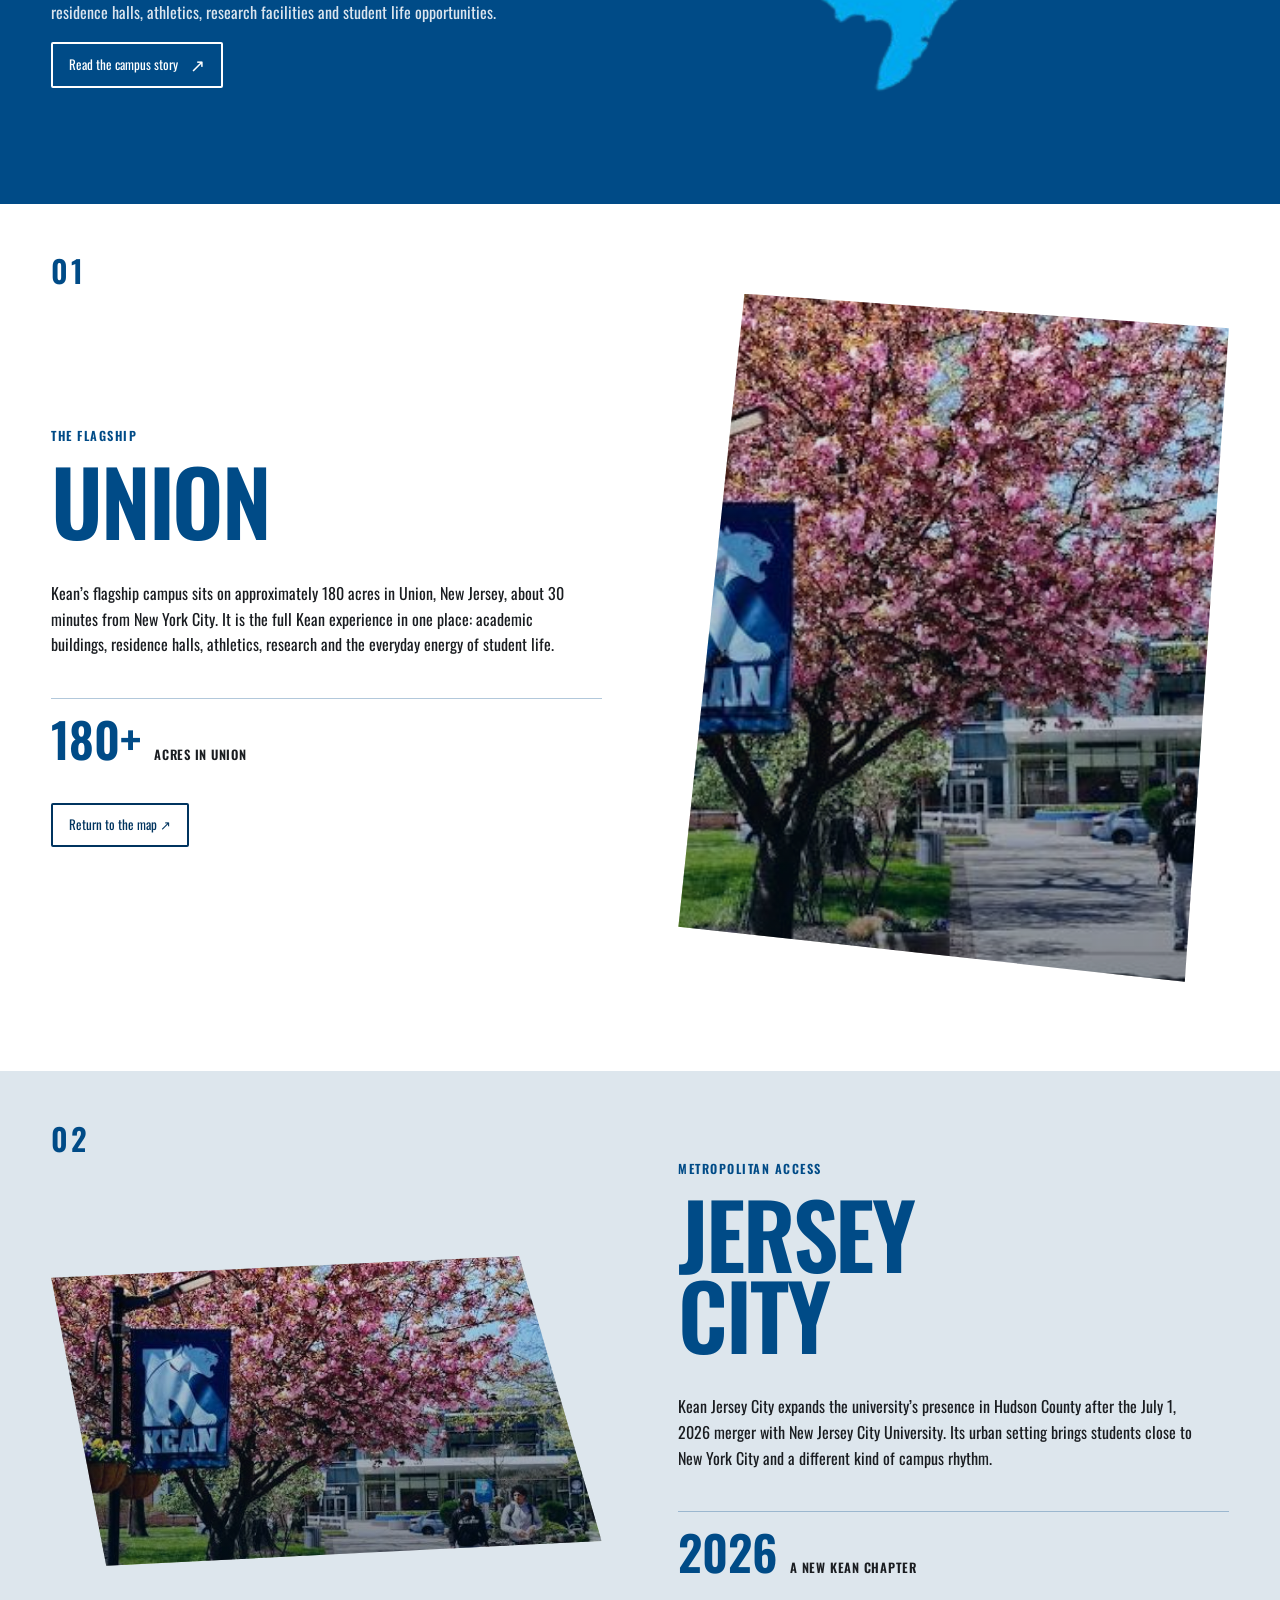
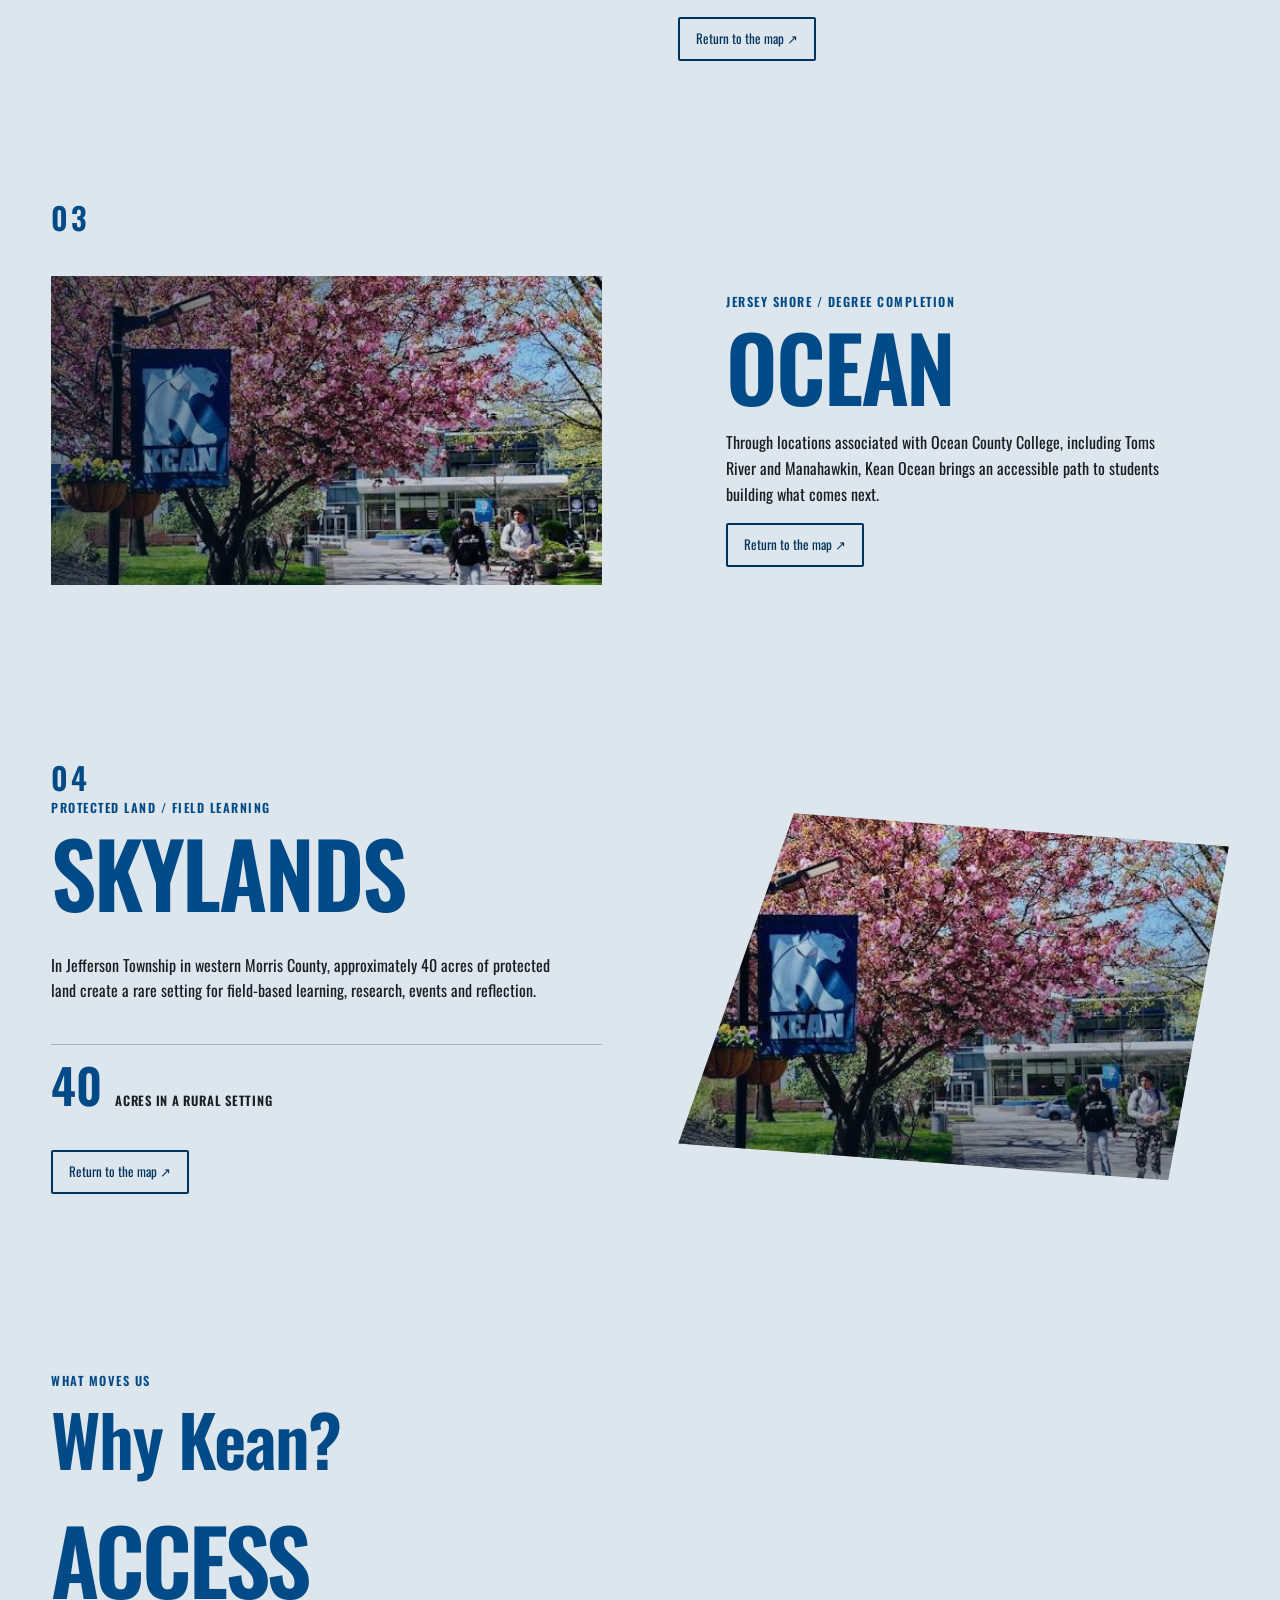
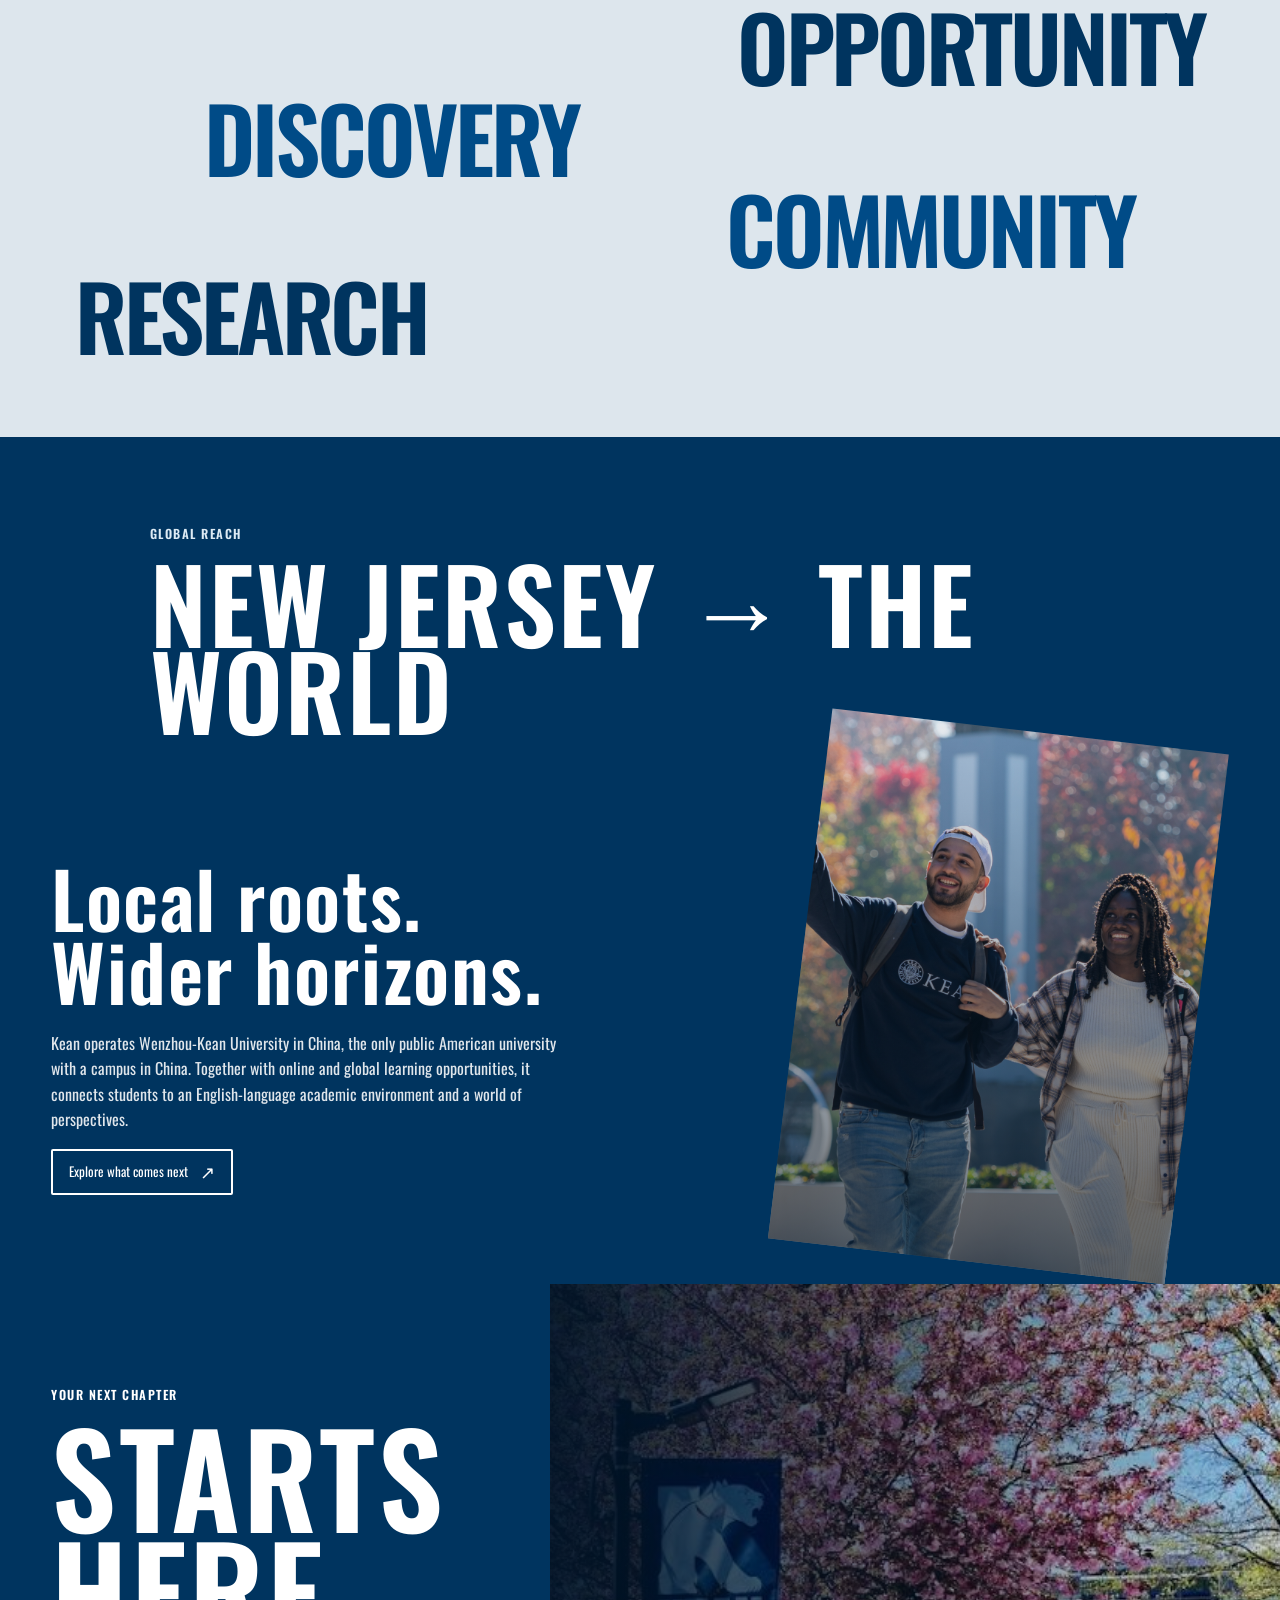
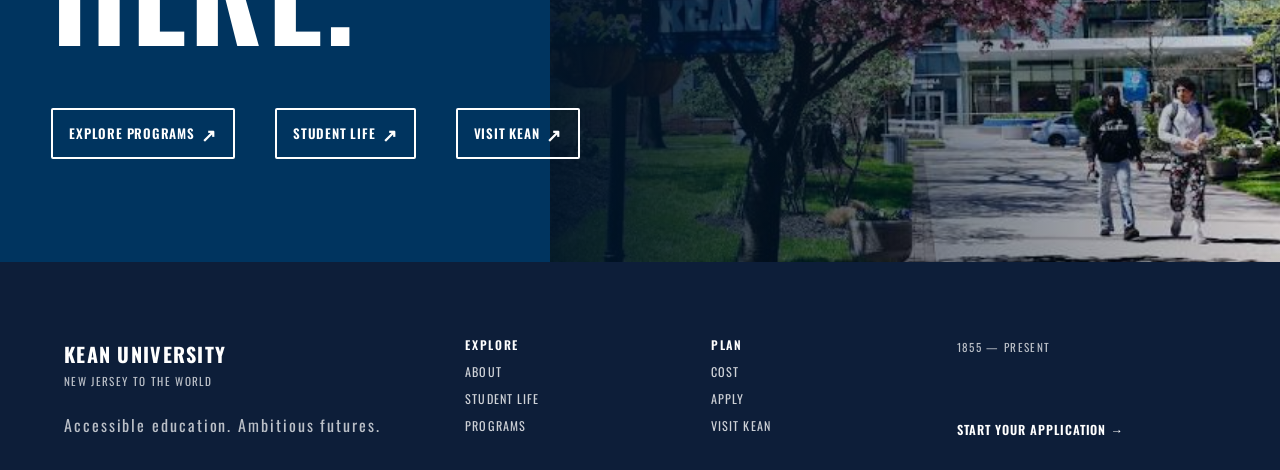
==== commit 5cf28e8d: "idk" ====
--- a/about.html
+++ b/about.html
@@ -7,7 +7,7 @@
     <link href="https://cdn.jsdelivr.net/npm/bootstrap@5.3.8/dist/css/bootstrap.min.css" rel="stylesheet" integrity="sha384-sRIl4kxILFvY47J16cr9ZwB07vP4J8+LH7qKQnuqkuIAvNWLzeN8tE5YBujZqJLB" crossorigin="anonymous">
     <link rel="preconnect" href="https://fonts.googleapis.com">
     <link rel="preconnect" href="https://fonts.gstatic.com" crossorigin>
-    <link href="https://fonts.googleapis.com/css2?family=Barlow:wght@400;500;600;700&family=Oswald:wght@400;500;600;700&display=swap" rel="stylesheet">
+    <link href="https://fonts.googleapis.com/css2?family=Outfit:wght@400;500;600;700&family=Oswald:wght@400;500;600;700&display=swap" rel="stylesheet">
     <link rel="stylesheet" href="styles.css">
     <link rel="stylesheet" href="about.css">
 </head>
@@ -16,17 +16,17 @@
 <main class="about-page">
 <section class="editorial-hero"><div class="hero-ghost">KEAN</div><div class="hero-image" aria-hidden="true"></div><div class="hero-frame"><p class="eyebrow">About Kean University</p><h1>KEAN</h1><p class="hero-line">A university that keeps moving forward.</p><p class="hero-copy">A public university with deep roots in New Jersey, a global perspective and a long-standing commitment to accessible, career-connected education.</p><a href="#map" class="hero-link">Begin the journey <span>↘</span></a></div><p class="hero-date">1855 — PRESENT</p><p class="hero-index">01 / 08</p></section>
 <section class="interruption"><span class="section-number">01</span><div class="interruption-copy reveal"><p class="eyebrow">A living institution</p><h2>A university<br>that never<br>stayed in one place.</h2><p>Kean began as a teacher-training institution. It grew with New Jersey, widened its invitation and kept moving toward the places where opportunity was needed.</p></div><div class="interruption-note">Places change.<br>Purpose holds.</div></section>
-<section class="history-track"><div class="history-heading reveal"><p class="eyebrow">The story so far</p><h2>Growing with<br>the people we serve.</h2></div><div class="history-line" aria-hidden="true"></div><article class="history-stop history-stop-one reveal"><span class="history-year">1855</span><div><h3>The beginning of Kean</h3><p>Kean began as a teacher-training institution, rooted in the belief that education strengthens every community it touches.</p></div></article><article class="history-stop history-stop-two reveal"><span class="history-year">UNIVERSITY</span><div><h3>A wider university mission</h3><p>Kean expanded its academic mission and welcomed students with many backgrounds, ambitions and routes forward.</p></div></article><article class="history-stop history-stop-three reveal"><span class="history-year">RESEARCH</span><div><h3>Learning beyond the classroom</h3><p>Research, discovery and community engagement now sit alongside a practical education designed for the world students enter next.</p></div></article><article class="history-stop history-stop-four reveal"><span class="history-year">TODAY</span><div><h3>One university, many places</h3><p>Kean connects Union, Jersey City, Ocean County, Skylands and Wenzhou through a shared public mission.</p></div></article></section>
+<section class="history-track"><div class="history-heading reveal"><p class="eyebrow">The story so far</p><h2>Growing with<br>the people we serve.</h2></div><div class="history-timeline"><div class="history-line" aria-hidden="true"></div><div class="history-stops"><article class="history-stop history-stop-one reveal"><span class="history-year">1855</span><div><h3>The beginning of Kean</h3><p>Kean began as a teacher-training institution, rooted in the belief that education strengthens every community it touches.</p></div></article><article class="history-stop history-stop-two reveal"><span class="history-year">UNIVERSITY</span><div><h3>A wider university mission</h3><p>Kean expanded its academic mission and welcomed students with many backgrounds, ambitions and routes forward.</p></div></article><article class="history-stop history-stop-three reveal"><span class="history-year">RESEARCH</span><div><h3>Learning beyond the classroom</h3><p>Research, discovery and community engagement now sit alongside a practical education designed for the world students enter next.</p></div></article><article class="history-stop history-stop-four reveal"><span class="history-year">TODAY</span><div><h3>One university, many places</h3><p>Kean connects Union, Jersey City, Ocean County, Skylands and Wenzhou through a shared public mission.</p></div></article></div></div></section>
 <section class="map-moment" id="map"><div class="map-heading reveal"><p class="eyebrow">04 locations / one university</p><h2>KEAN<br>ACROSS<br>NEW JERSEY</h2><p>Move through the map. Find the place that feels like a beginning.</p></div><div class="map-stage reveal"><div class="nj-map-wrapper"><img src="nj-map.png" class="nj-map-image" alt="Outline map of New Jersey showing Kean campus locations"><button class="map-pin union-pin is-active" type="button" data-campus="union" aria-label="Select Kean Union"><span class="pin-core">01</span><span class="pin-label">01 — UNION</span></button><button class="map-pin jersey-city-pin" type="button" data-campus="jersey-city" aria-label="Select Kean Jersey City"><span class="pin-core">02</span><span class="pin-label">02 — JERSEY CITY</span></button><button class="map-pin ocean-pin" type="button" data-campus="ocean" aria-label="Select Kean Ocean"><span class="pin-core">03</span><span class="pin-label">03 — OCEAN</span></button><button class="map-pin skylands-pin" type="button" data-campus="skylands" aria-label="Select Kean Skylands"><span class="pin-core">04</span><span class="pin-label">04 — SKYLANDS</span></button></div><aside class="map-detail" aria-live="polite"><p class="eyebrow">Selected location</p><div class="detail-count" id="preview-count">01</div><h3 id="preview-name">Kean Union</h3><p class="preview-location" id="preview-location">Union, New Jersey</p><p id="preview-description">Kean’s flagship campus offers a full university experience with academic buildings, residence halls, athletics, research facilities and student life opportunities.</p><button type="button" class="detail-link preview-button" data-target="union">Read the campus story <span>↗</span></button></aside></div></section>
 <section class="campus-story story-union" id="union"><div class="story-number">01</div><div class="story-photo photo-union"></div><div class="story-copy reveal"><p class="eyebrow">The flagship</p><h2>UNION</h2><p>Kean’s flagship campus sits on approximately 180 acres in Union, New Jersey, about 30 minutes from New York City. It is the full Kean experience in one place: academic buildings, residence halls, athletics, research and the everyday energy of student life.</p><div class="story-fact"><strong>180+</strong><span>acres in Union</span></div><button type="button" class="map-back" data-target="#map">Return to the map ↗</button></div></section>
 <section class="campus-story story-jersey" id="jersey-city"><div class="story-number">02</div><div class="story-copy reveal"><p class="eyebrow">Metropolitan access</p><h2>JERSEY<br>CITY</h2><p>Kean Jersey City expands the university’s presence in Hudson County after the July 1, 2026 merger with New Jersey City University. Its urban setting brings students close to New York City and a different kind of campus rhythm.</p><div class="story-fact"><strong>2026</strong><span>a new Kean chapter</span></div><button type="button" class="map-back" data-target="#map">Return to the map ↗</button></div><div class="story-photo photo-jersey"></div></section>
 <section class="campus-story story-ocean" id="ocean"><div class="story-number">03</div><div class="ocean-photo story-photo"></div><div class="ocean-overlay"><p class="eyebrow">Jersey Shore / degree completion</p><h2>OCEAN</h2><p>Through locations associated with Ocean County College, including Toms River and Manahawkin, Kean Ocean brings an accessible path to students building what comes next.</p><button type="button" class="map-back" data-target="#map">Return to the map ↗</button></div></section>
 <section class="campus-story story-skylands" id="skylands"><div class="skylands-mark story-number">04</div><div class="story-copy reveal"><p class="eyebrow">Protected land / field learning</p><h2>SKYLANDS</h2><p>In Jefferson Township in western Morris County, approximately 40 acres of protected land create a rare setting for field-based learning, research, events and reflection.</p><div class="story-fact"><strong>40</strong><span>acres in a rural setting</span></div><button type="button" class="map-back" data-target="#map">Return to the map ↗</button></div><div class="skylands-photo story-photo"></div></section>
 <section class="why-kean-type"><div class="why-type-heading reveal"><p class="eyebrow">What moves us</p><h2>Why Kean?</h2></div><div class="word-field" aria-label="Kean values"><span class="word word-access reveal">ACCESS</span><span class="word word-opportunity reveal">OPPORTUNITY</span><span class="word word-discovery reveal">DISCOVERY</span><span class="word word-community reveal">COMMUNITY</span><span class="word word-research reveal">RESEARCH</span></div></section>
-<section class="global-reach"><div class="global-giant reveal"><p class="eyebrow">Global reach</p><h2>NEW JERSEY <span>→</span> THE WORLD</h2></div><div class="global-content reveal"><h2>Local roots.<br>Wider horizons.</h2><p>Kean operates Wenzhou-Kean University in China, the only public American university with a campus in China. Together with online and global learning opportunities, it connects students to an English-language academic environment and a world of perspectives.</p><a href="programs.html" class="detail-link">Explore what comes next <span>↗</span></a></div><div class="global-photo"></div></section>
+<section class="global-reach"><div class="global-giant reveal"><p class="eyebrow">Global reach</p><h2 class="arrow">NEW JERSEY → THE WORLD</h2></div><div class="global-content reveal"><h2>Local roots.<br>Wider horizons.</h2><p>Kean operates Wenzhou-Kean University in China, the only public American university with a campus in China. Together with online and global learning opportunities, it connects students to an English-language academic environment and a world of perspectives.</p><a href="programs.html" class="detail-link">Explore what comes next <span>↗</span></a></div><div class="global-photo"></div></section>
 <section class="final-statement"><div class="final-image"></div><div class="final-copy reveal"><p class="eyebrow">Your next chapter</p><h2>STARTS<br>HERE.</h2><div class="final-links"><a href="programs.html">Explore Programs <span>↗</span></a><a href="studentLife.html">Student Life <span>↗</span></a><a href="index.html">Visit Kean <span>↗</span></a></div></div></section>
 </main>
-<footer class="site-footer"><div><strong>Kean University</strong><span>New Jersey to the world</span></div><nav aria-label="Footer navigation"><a href="about.html">About</a><a href="studentLife.html">Student Life</a><a href="programs.html">Programs</a><a href="admissions.html">Cost</a><a href="apply.html">Apply</a></nav><small>1855 — PRESENT</small></footer>
+<footer class="site-footer"><div class="site-footer-brand"><strong>Kean University</strong><span>New Jersey to the world</span><p>Accessible education. Ambitious futures.</p></div><div class="site-footer-column"><h2>Explore</h2><nav aria-label="Footer navigation"><a href="about.html">About</a><a href="studentLife.html">Student Life</a><a href="programs.html">Programs</a></nav></div><div class="site-footer-column"><h2>Plan</h2><nav aria-label="Planning navigation"><a href="admissions.html">Cost</a><a href="apply.html">Apply</a><a href="index.html#explore">Visit Kean</a></nav></div><div class="site-footer-meta"><small>1855 — PRESENT</small><a href="apply.html">Start your application <span aria-hidden="true">→</span></a></div></footer>
 <script src="https://cdn.jsdelivr.net/npm/bootstrap@5.3.8/dist/js/bootstrap.bundle.min.js" integrity="sha384-FKyoEForCGlyvwx9Hj09JcYn3nv7wiPVlz7YYwJrWVcXK/BmnVDxM+D2scQbITxI" crossorigin="anonymous"></script><script src="script.js"></script>
 </body>
 </html>
--- a/styles.css
+++ b/styles.css
@@ -1,142 +1,309 @@
 :root {
-    --cream: #F4F1EA;
-    --paper: #F4F1EA;
-    --ink: #171717;
-    --green: #2F5D3F;
-    --green-dark: #171717;
-    --red: #7B2D26;
-    --line: rgba(23, 23, 23, 0.18);
-    --kean-blue: #004B87;
-    --kean-blue-dark: #00345F;
-    --kean-white: #fff;
-    --muted: #485460;
+    --kean-navy: #003a70;
+    --kean-navy-deep: #0d1e39;
+    --kean-blue: #0056a6;
+    --kean-sky: #dfeef7;
+    --kean-cream: #f5f0ea;
+    --kean-ink: #1a1d21;
+    --kean-muted: #586570;
+    --kean-white: #ffffff;
+    --font-body: "Outfit", "Segoe UI", sans-serif;
+    --font-display: "Oswald", "Arial", sans-serif;
+    --footer-bg: #0d1e39;
 }
 
 * { box-sizing: border-box; }
+
 html { scroll-behavior: smooth; }
-html, body { max-width: 100%; overflow-x: hidden; }
+
 body {
     margin: 0;
-    background: var(--paper);
-    color: var(--ink);
-    font-family: "Outfit", sans-serif;
-    line-height: 1.6;
-}
-main { overflow: visible; }
-p { font-size: 1rem; line-height: 1.7; }
-h1, h2, h3 { margin: 0; font-family: "Roboto Slab", serif; letter-spacing: -0.06em; line-height: .9; }
-img, svg, video { max-width: 100%; display: block; }
-.navbar { min-height: 76px; padding: 10px 4%; background: var(--ink); }
-.navbar-brand { margin-left: 26px; }
-.navbar-nav { gap: .35rem; align-items: center; }
-.nav-link { color: #fff !important; font-size: .8rem; font-weight: 700; letter-spacing: .04em; padding: .7rem 1rem !important; }
-.nav-link:hover, .nav-link:focus-visible { color: var(--cream) !important; }
-.apply-link { border: 1px solid #fff; }
-.apply-link:hover { background: var(--cream); color: var(--ink) !important; }
-.site-wordmark { display: inline-flex; flex-direction: column; color: #fff; font: 600 1.35rem/1 "Oswald", sans-serif; letter-spacing: .05em; }
-.site-wordmark small { margin-top: .25rem; color: #b9d59f; font: 600 .5rem/1 "Oswald", sans-serif; letter-spacing: .2em; }
+    font-family: var(--font-body);
+    color: var(--kean-ink);
+    background-color: var(--kean-white);
+}
+
+img, svg { display: block; max-width: 100%; }
+
+a { color: inherit; text-decoration: none; }
+button, input, select { font: inherit; }
+
+.site-wordmark {
+    display: inline-flex;
+    flex-direction: column;
+    color: var(--kean-white);
+    font-family: var(--font-display);
+    font-size: 1.5rem;
+    font-weight: 600;
+    letter-spacing: .08em;
+    line-height: 1;
+}
+
+.site-wordmark small {
+    color: #d8e9f6;
+    font-size: .52rem;
+    letter-spacing: .2em;
+    text-transform: uppercase;
+}
+
+.navbar {
+    background-color: var(--kean-navy);
+    min-height: 76px;
+    padding: .65rem clamp(1.25rem, 5vw, 5rem);
+    position: sticky;
+    top: 0;
+    z-index: 1100;
+}
+
+.navbar-brand {
+    margin-left: 0;
+}
+
+.navbar-nav {
+    gap: .35rem;
+    align-items: center;
+}
+
+.nav-link {
+    color: var(--kean-white) !important;
+    font-family: var(--font-display);
+    font-size: .82rem;
+    font-weight: 600;
+    letter-spacing: .08em;
+    padding: .7rem .9rem !important;
+    text-transform: uppercase;
+    transition: background-color .2s ease, color .2s ease;
+}
+
+.nav-link:hover,
+.nav-link:focus-visible,
+.nav-link.is-current {
+    background: rgba(255, 255, 255, .14);
+    color: var(--kean-white) !important;
+}
+
+.apply-link {
+    border: 1px solid rgba(255, 255, 255, .8);
+}
+
+.apply-link:hover,
+.apply-link:focus-visible {
+    background: var(--kean-white);
+    color: var(--kean-navy) !important;
+}
+
+.site-footer {
+    display: grid;
+    grid-template-columns: minmax(220px, 1.3fr) repeat(2, minmax(130px, .7fr)) minmax(200px, 1fr);
+    gap: clamp(2rem, 5vw, 5rem);
+    padding: clamp(3rem, 6vw, 5rem) clamp(1.25rem, 5vw, 5rem) 2rem;
+    background: var(--footer-bg);
+    color: var(--kean-white);
+}
+
+.site-footer-brand {
+    display: flex;
+    flex-direction: column;
+    gap: .25rem;
+    font-family: var(--font-display);
+    letter-spacing: .08em;
+    text-transform: uppercase;
+}
+
+.site-footer-brand strong {
+    font-size: 1.25rem;
+}
+
+.site-footer-brand span,
+.site-footer-brand p,
+.site-footer small {
+    color: rgba(255, 255, 255, .72);
+    font-size: .7rem;
+    letter-spacing: .12em;
+}
+
+.site-footer-brand p {
+    max-width: 24ch;
+    margin: 1.2rem 0 0;
+    line-height: 1.5;
+    text-transform: none;
+}
+
+.site-footer-column {
+    display: grid;
+    align-content: start;
+    gap: .8rem;
+}
+
+.site-footer-column h2 {
+    margin: 0;
+    color: var(--kean-white);
+    font: 600 .75rem/1 var(--font-display);
+    letter-spacing: .14em;
+    text-transform: uppercase;
+}
+
+.site-footer nav {
+    display: grid;
+    gap: .55rem;
+}
+
+.site-footer nav a {
+    color: rgba(255, 255, 255, .8);
+    font-size: .76rem;
+    letter-spacing: .09em;
+    text-transform: uppercase;
+}
+
+.site-footer-meta {
+    display: grid;
+    align-content: space-between;
+    justify-items: start;
+    gap: 1.5rem;
+}
+
+.site-footer-meta a {
+    color: var(--kean-white);
+    font: 600 .78rem/1.3 var(--font-display);
+    letter-spacing: .08em;
+    text-transform: uppercase;
+}
+
+.site-footer nav a:hover,
+.site-footer nav a:focus-visible {
+    color: var(--kean-white);
+}
 
 body.home-page {
-    color: #1d1d1d;
-    background: #f5f5f2;
-}
-body.home-page .navbar {
-    background-color: var(--kean-blue);
-    padding: 10px 5%;
-    min-height: 75px;
-}
-body.home-page .navbar-brand { margin-left: 30px; }
-body.home-page .navbar-nav { gap: 8px; }
-body.home-page .nav-link { font-size: 14px; font-weight: 600; padding: 10px 17px !important; }
-body.home-page .apply-link { border: 2px solid #fff; padding: 8px 18px !important; margin-left: 8px; }
-
-body.home-page .hero {
+    background: var(--kean-cream);
+}
+
+body:not(.about-page) .hero {
+    width: 100%;
+    height: clamp(560px, calc(100vh - 76px), 820px);
     position: relative;
-    width: 100%;
-    min-height: clamp(570px, calc(100svh - 75px), 700px);
-    padding: 0;
     overflow: hidden;
     display: flex;
     align-items: center;
     justify-content: center;
     background: #f4f1ea;
-}
-body.home-page .hero::before {
+    padding: 0;
+}
+
+body:not(.about-page) .hero::before {
     content: "";
     position: absolute;
     inset: 0;
-    background-image: linear-gradient(90deg, rgba(244,241,234,.9) 0%, rgba(244,241,234,.56) 52%, rgba(244,241,234,.72) 100%), url("students.png");
+    background-image: linear-gradient(rgba(244, 241, 234, .78), rgba(244, 241, 234, .78)), url("students.png");
     background-size: cover;
     background-position: center;
     z-index: 0;
 }
-body.home-page .hero-content {
+
+body:not(.about-page) .hero-content {
     position: relative;
     z-index: 2;
     width: 100%;
-    min-height: 100%;
-    padding: clamp(3rem, 7vh, 5rem) 5vw 3rem;
+    height: 100%;
     display: flex;
     flex-direction: column;
     align-items: center;
     justify-content: center;
     text-align: center;
 }
-body.home-page .hero-title {
-    position: relative;
-    top: auto;
-    left: auto;
-    transform: none;
+
+body:not(.about-page) .hero-title {
+    position: absolute;
+    top: 32%;
+    left: 50%;
+    transform: translate(-50%, -50%);
     display: flex;
     align-items: center;
-    justify-content: space-between;
-    width: min(96vw, 1180px);
+    justify-content: center;
     margin: 0;
-    gap: clamp(8px, 1.4vw, 24px);
-    font-family: "Barlow Condensed", sans-serif;
-    font-size: clamp(175px, 22vw, 300px);
+    padding: 0;
+    font-family: "Arial Black", Impact, sans-serif;
+    font-size: clamp(220px, 32vw, 520px);
     font-weight: 900;
     line-height: .8;
     letter-spacing: 8px;
     white-space: nowrap;
     z-index: 3;
 }
-body.home-page .hero-letter {
+
+body:not(.about-page) .hero-letter {
     position: relative;
-    display: inline-flex;
-    align-items: center;
-    justify-content: center;
-    width: .72em;
-    height: 1em;
-    margin: 0;
+    display: inline-block;
+    font-family: "Arial Black", Impact, sans-serif;
+    font-size: inherit;
+    font-weight: 900;
+    line-height: .8;
+    color: transparent;
+    -webkit-text-fill-color: transparent;
+    margin: 0 5px;
     cursor: pointer;
     transition: transform .3s ease;
-    color: transparent;
-    font-family: "Barlow Condensed", sans-serif;
-    font-size: inherit;
-    font-weight: 800;
-    line-height: 1;
-    isolation: isolate;
-}
-body.home-page .hero-letter:hover { transform: translateY(-6px); }
-body.home-page .letter-svg {
-    display: block;
+}
+
+body:not(.about-page) .letter-photo {
+    position: absolute;
+    top: 0;
+    left: 0;
     width: 100%;
     height: 100%;
-    overflow: visible;
+    font-family: "Arial Black", Impact, sans-serif;
+    font-size: inherit;
+    font-weight: 900;
+    line-height: .8;
+    color: transparent;
+    -webkit-text-fill-color: transparent;
+    -webkit-background-clip: text;
+    background-clip: text;
+    background-repeat: no-repeat;
+    background-size: cover;
+    background-position: center;
     pointer-events: none;
+    -webkit-text-stroke: 0;
     z-index: 2;
 }
-body.home-page .letter-svg text { font-family: "Barlow Condensed", sans-serif; font-size: 128px; font-weight: 800; }
-body.home-page .hero-letter::after {
+
+body:not(.about-page) .photo-1 { clip-path: inset(0 50% 50% 0); }
+body:not(.about-page) .photo-2 { clip-path: inset(0 0 50% 50%); }
+body:not(.about-page) .photo-3 { clip-path: inset(50% 50% 0 0); }
+body:not(.about-page) .photo-4 { clip-path: inset(50% 0 0 50%); }
+
+body:not(.about-page) .hero-letter[data-letter="K"] .photo-1 { background-image: url("sportimgs/football.jpg"); }
+body:not(.about-page) .hero-letter[data-letter="K"] .photo-2 { background-image: url("sportimgs/lacrosse.webp"); }
+body:not(.about-page) .hero-letter[data-letter="K"] .photo-3 { background-image: url("sportimgs/soccer.jpg"); }
+body:not(.about-page) .hero-letter[data-letter="K"] .photo-4 { background-image: url("sportimgs/swimming.jpeg"); }
+
+body:not(.about-page) .hero-letter:nth-child(n+2) .letter-photo { background-image: url("campus.jpeg"); }
+
+body:not(.about-page) .hero-letter::before {
+    content: attr(data-letter);
+    position: absolute;
+    inset: 0;
+    color: transparent;
+    -webkit-text-fill-color: transparent;
+    -webkit-text-stroke: 5px #172d24;
+    z-index: 5;
+    pointer-events: none;
+}
+
+body:not(.about-page) .hero-letter:hover {
+    transform: translateY(-10px);
+}
+
+body:not(.about-page) .hero-letter::after {
     content: attr(data-label);
     position: absolute;
     top: 50%;
     left: 50%;
-    transform: translate(-50%, -40%);
+    transform: translate(-50%, -50%);
     z-index: 10;
     color: #fff;
-    font: 700 clamp(12px,1.4vw,20px)/1.1 "Outfit", sans-serif;
+    -webkit-text-fill-color: #fff;
+    font: 700 clamp(12px,1.4vw,20px)/1.1 var(--font-body);
     letter-spacing: 2px;
     text-align: center;
     text-transform: uppercase;
@@ -146,39 +313,63 @@
     text-shadow: 0 2px 10px rgba(0,0,0,.65);
     transition: opacity .25s ease;
 }
-body.home-page .hero-letter:hover::after { opacity: 1; }
-body.home-page .hero-tagline,
-body.home-page .hero-subtitle,
-body.home-page .hero-button {
-    position: relative;
-    top: auto;
-    left: auto;
+
+body:not(.about-page) .hero-letter:hover::after {
+    opacity: 1;
+}
+
+body:not(.about-page) .hero-title .hero-letter {
+    display: inline-block;
+    width: .72em;
+    height: 1em;
+    overflow: visible;
+}
+
+body:not(.about-page) .hero-title .letter-photo {
+    display: block;
+    inset: 0;
+    width: 100%;
+    height: 100%;
+}
+
+body:not(.about-page) .hero-title .hero-letter::before {
+    content: attr(data-letter);
+    display: block;
+}
+
+body:not(.about-page) .hero-tagline {
+    position: absolute;
+    top: 67%;
     z-index: 4;
-    margin: 0 auto;
-}
-body.home-page .hero-tagline {
-    margin-top: 1.25rem;
+    margin: 0;
     color: #172d24;
-    font: 500 clamp(2rem, 3vw, 3.2rem)/1 "Roboto Slab", serif;
-}
-body.home-page .hero-subtitle {
-    margin-top: 1rem;
-    max-width: 760px;
+    font: 500 clamp(28px,4vw,48px)/1 var(--font-display);
+}
+
+body:not(.about-page) .hero-subtitle {
+    position: absolute;
+    top: 79%;
+    z-index: 4;
+    max-width: 700px;
+    margin: 0;
     color: #4b514d;
     font-size: 15px;
     line-height: 1.6;
     font-weight: 600;
-    letter-spacing: .18em;
+    letter-spacing: 3px;
     text-align: center;
     text-transform: uppercase;
 }
-body.home-page .hero-button {
+
+body:not(.about-page) .hero-button {
+    position: absolute;
+    top: 88%;
+    z-index: 4;
     display: inline-flex;
     align-items: center;
     justify-content: center;
     gap: 14px;
-    margin-top: 1.7rem;
-    padding: 0.9rem 1.4rem;
+    padding: 12px 24px;
     border: 1px solid #172d24;
     border-radius: 100px;
     background: #f4f1ea;
@@ -190,15 +381,24 @@
     text-transform: uppercase;
     transition: .25s ease;
 }
-body.home-page .hero-button:hover {
+
+body:not(.about-page) .hero-button:hover {
     background: #172d24;
     color: #f4f1ea;
-    padding-left: 1.8rem;
-    padding-right: 1.8rem;
-}
-body.home-page .hero-button span { font-size: 20px; transition: .25s ease; }
-body.home-page .hero-button:hover span { transform: translateX(6px); }
-body.home-page .hero::after {
+    padding-left: 30px;
+    padding-right: 30px;
+}
+
+body:not(.about-page) .hero-button span {
+    font-size: 20px;
+    transition: .25s ease;
+}
+
+body:not(.about-page) .hero-button:hover span {
+    transform: translateX(6px);
+}
+
+body:not(.about-page) .hero::after {
     content: "KEAN UNIVERSITY";
     position: absolute;
     right: 25px;
@@ -211,132 +411,472 @@
     writing-mode: vertical-rl;
     z-index: 5;
 }
-body.home-page main > section:not(.hero) { padding-top: 90px; padding-bottom: 90px; }
-body.home-page .intro-section {
-    min-height: 55vh;
+
+body:not(.about-page) main > section:not(.hero) {
+    padding-top: 90px;
+    padding-bottom: 90px;
+}
+
+@media (max-width: 900px) {
+    body:not(.about-page) .hero {
+        height: clamp(520px, calc(100vh - 76px), 700px);
+    }
+
+    body:not(.about-page) .hero-title {
+        top: 40%;
+        font-size: clamp(170px, 29vw, 330px);
+        letter-spacing: 4px;
+    }
+
+    body:not(.about-page) .hero-tagline {
+        top: 65%;
+        font-size: 34px;
+    }
+
+    body:not(.about-page) .hero-subtitle {
+        top: 77%;
+        font-size: 13px;
+        letter-spacing: 2px;
+    }
+
+    body:not(.about-page) .hero-button {
+        top: 87%;
+        font-size: 12px;
+    }
+}
+
+@media (max-width: 768px) {
+    body:not(.about-page) .navbar {
+        padding: 10px 6%;
+    }
+
+    body:not(.about-page) .navbar-brand {
+        margin-left: 10px;
+    }
+
+    body:not(.about-page) .navbar-nav {
+        gap: 0;
+        align-items: flex-start;
+    }
+
+    body:not(.about-page) .nav-link {
+        padding: 8px 0 !important;
+    }
+
+    body:not(.about-page) .apply-link {
+        margin-left: 0;
+        margin-top: 5px;
+        display: inline-block;
+    }
+
+    body:not(.about-page) main > section:not(.hero) {
+        padding-top: 65px;
+        padding-bottom: 65px;
+    }
+}
+
+@media (max-width: 600px) {
+    body:not(.about-page) .hero {
+        height: 520px;
+    }
+
+    body:not(.about-page) .hero-title {
+        top: 38%;
+        font-size: clamp(125px, 31vw, 175px);
+        letter-spacing: 2px;
+    }
+
+    body:not(.about-page) .hero-letter::before {
+        -webkit-text-stroke: 4px #172d24;
+    }
+
+    body:not(.about-page) .hero-letter::after {
+        font-size: 10px;
+        letter-spacing: 1px;
+    }
+
+    body:not(.about-page) .hero-tagline {
+        top: 61%;
+        font-size: 27px;
+    }
+
+    body:not(.about-page) .hero-subtitle {
+        top: 72%;
+        max-width: 320px;
+        font-size: 10px;
+        line-height: 1.4;
+        letter-spacing: 1.5px;
+    }
+
+    body:not(.about-page) .hero-button {
+        top: 83%;
+        padding: 10px 18px;
+        font-size: 10px;
+        letter-spacing: 1px;
+    }
+
+    body:not(.about-page) .hero::after {
+        display: none;
+    }
+}
+
+.home-intro {
+    padding: clamp(4rem, 8vw, 7rem) clamp(1.25rem, 5vw, 5rem);
+    background: #f7f5f2;
+}
+
+.home-intro .container {
+    max-width: 1180px;
+    margin: 0 auto;
+}
+
+.section-label {
+    margin: 0 0 1rem;
+    color: var(--kean-blue);
+    font-family: var(--font-display);
+    font-size: .72rem;
+    font-weight: 600;
+    letter-spacing: .2em;
+    text-transform: uppercase;
+}
+
+h2 {
+    margin-bottom: 1.5rem;
+    color: var(--kean-navy-deep);
+    font-family: var(--font-display);
+    font-size: clamp(2.4rem, 4vw, 4rem);
+    line-height: 1.05;
+    letter-spacing: .02em;
+}
+
+.home-intro-grid {
+    display: grid;
+    grid-template-columns: repeat(2, minmax(0, 1fr));
+    gap: clamp(1.5rem, 4vw, 3rem);
+}
+
+.home-intro-grid p {
+    margin: 0;
+    color: var(--kean-muted);
+    font-size: 1.05rem;
+    line-height: 1.7;
+}
+
+.home-feature-grid {
+    display: grid;
+    grid-template-columns: repeat(3, minmax(0, 1fr));
+    gap: 1.25rem;
+    max-width: 1180px;
+    margin: 0 auto;
+    padding: 0 clamp(1.25rem, 5vw, 5rem) clamp(4rem, 8vw, 7rem);
+}
+
+.home-feature-card {
+    display: grid;
+    gap: .85rem;
+    min-height: 100%;
+    padding: 1.5rem;
+    background: var(--kean-white);
+    border: 1px solid rgba(13, 30, 57, .08);
+    border-radius: 18px;
+    box-shadow: 0 12px 24px rgba(13, 30, 57, .05);
+}
+
+.home-feature-card.alt {
+    background: var(--kean-navy);
+    color: var(--kean-white);
+}
+
+.home-feature-badge {
+    color: var(--kean-blue);
+    font-family: var(--font-display);
+    font-size: .72rem;
+    font-weight: 600;
+    letter-spacing: .14em;
+    text-transform: uppercase;
+}
+
+.home-feature-card.alt .home-feature-badge {
+    color: #cfe9ff;
+}
+
+.home-feature-card h3 {
+    margin: 0;
+    font-family: var(--font-display);
+    font-size: clamp(1.75rem, 3vw, 2.5rem);
+    line-height: 1;
+    color: inherit;
+}
+
+.home-feature-card p {
+    margin: 0;
+    color: inherit;
+    opacity: .9;
+    line-height: 1.7;
+}
+
+.home-feature-card a {
+    display: inline-flex;
+    align-items: center;
+    gap: .5rem;
+    width: fit-content;
+    margin-top: auto;
+    color: var(--kean-navy);
+    font-family: var(--font-display);
+    font-size: .8rem;
+    font-weight: 600;
+    letter-spacing: .12em;
+    text-transform: uppercase;
+}
+
+.home-feature-card.alt a {
+    color: var(--kean-white);
+}
+
+@media (max-width: 900px) {
+    .home-feature-grid {
+        grid-template-columns: 1fr;
+    }
+
+    .home-intro-grid {
+        grid-template-columns: 1fr;
+    }
+}
+
+@media (max-width: 600px) {
+    .site-footer {
+        grid-template-columns: 1fr 1fr;
+        gap: 2rem 1.5rem;
+    }
+
+    .site-footer-brand,
+    .site-footer-meta {
+        grid-column: 1 / -1;
+    }
+
+    .home-hero {
+        min-height: auto;
+    }
+
+    .home-kean-collage {
+        display: grid;
+        grid-template-columns: repeat(2, minmax(0, 1fr));
+        gap: .2em 0;
+    }
+
+    .home-subtitle {
+        letter-spacing: .06em;
+    }
+
+    .home-button {
+        width: 100%;
+    }
+}
+
+
+.intro-section p:not(.section-label) {
+    max-width: 650px;
+    margin-top: 30px;
+}
+
+
+/* WHITE CONTENT SECTIONS */
+
+main > .container {
+    background-color: #F5F5F2;
+}
+
+
+/* CARDS */
+
+.border {
+    border: 0 !important;
+    border-top: 5px solid #004B87 !important;
+    background-color: white;
+    padding: 30px !important;
+    box-shadow: 0 5px 20px rgba(0, 0, 0, 0.06);
+    transition: 0.25s;
+}
+
+.border:hover {
+    transform: translateY(-6px);
+    box-shadow: 0 12px 28px rgba(0, 0, 0, 0.1);
+}
+
+.border h3 {
+    margin-top: 5px;
+}
+
+
+/* PROGRAM CARDS */
+
+.row .border {
+    height: 100%;
+}
+
+.row .border .section-label {
+    margin-bottom: 12px;
+}
+
+
+/* NUMBERS */
+
+.section-label + h3 {
+    margin-top: 5px;
+}
+
+
+/* IMAGES */
+
+img {
+    max-width: 100%;
+}
+
+.img-fluid {
+    display: block;
+}
+
+
+/* FOOTER */
+
+footer {
+    background-color: #686868;
+}
+
+footer section {
+    min-height: 380px;
     display: flex;
     align-items: center;
-    background: #f5f5f2;
-    padding: clamp(4rem, 8vw, 7rem) 5vw !important;
-}
-body.home-page .section-label {
-    margin-bottom: 18px;
-    color: #004b87;
-    font-size: 11px;
-    font-weight: 700;
-    letter-spacing: 3px;
-    text-transform: uppercase;
-}
-body.home-page h2 {
+    background-color: #686868 !important;
+}
+
+footer h2 {
+    color: white;
+    font-size: clamp(40px, 5vw, 62px);
+}
+
+footer p {
+    color: white;
+}
+
+footer .section-label {
+    color: white !important;
+}
+
+footer .hero-button {
+    margin-top: 10px;
+}
+
+footer img {
+    width: 100%;
+    height: 280px;
+    object-fit: cover;
+}
+
+
+/* COST PAGE */
+
+main .row {
+    margin-bottom: 10px;
+}
+
+main .row > [class*="col-"] {
     margin-bottom: 25px;
-    color: #1d1d1d;
-    font-size: clamp(38px,5vw,62px);
-    line-height: 1.05;
-}
-body.home-page .intro-section h2 { max-width: 850px; font-size: clamp(45px,6vw,70px); }
-body.home-page .intro-support { max-width: 50rem; color: var(--muted); }
-body.home-page .intro-rule { display: block; width: min(100%, 600px); margin: 2rem 0 1.25rem; border-top: 1px solid rgba(23,45,36,.2); }
-body.home-page .intro-mark { color: rgba(0,75,135,.22); font: 700 clamp(2.8rem, 7vw, 7rem) "Roboto Slab", serif; letter-spacing: -.08em; }
-
-.travel-section {
-    display: grid;
-    grid-template-columns: minmax(240px, .7fr) minmax(0, 1.3fr);
-    gap: clamp(2rem, 6vw, 7rem);
-    padding: clamp(5rem, 9vw, 8rem) 9vw;
-    background: #dceaf1;
-}
-.travel-intro h2 {
-    max-width: 10ch;
-    color: #004b87;
-    font-size: clamp(3rem, 6vw, 6.5rem);
-}
-.travel-intro > p:not(.section-label) {
-    max-width: 34rem;
-    margin: 1.5rem 0 2rem;
-    color: #4b514d;
-    font-size: 1.08rem;
-}
-.travel-link {
-    color: #004b87;
-    font-size: .78rem;
-    font-weight: 800;
-    letter-spacing: .08em;
-    text-decoration: none;
-    text-transform: uppercase;
-}
-.travel-link span { display: inline-block; margin-left: .4rem; transition: transform .2s ease; }
-.travel-link:hover span { transform: translateX(4px); }
-.travel-cards { display: grid; grid-template-columns: repeat(3, 1fr); gap: 1rem; }
-.travel-cards article { background: #fff; }
-.travel-cards img { display: block; width: 100%; height: 180px; object-fit: cover; }
-.travel-cards article > span {
-    display: block;
-    padding: 1rem 1rem 0;
-    color: #004b87;
-    font-size: .7rem;
-    font-weight: 800;
-    letter-spacing: .1em;
-    text-transform: uppercase;
-}
-.travel-cards h3 {
-    padding: .5rem 1rem 1.25rem;
-    color: #00345f;
-    font-size: 1.35rem;
-    line-height: 1.05;
-}
-
-.site-footer {
-    display: grid;
-    grid-template-columns: 1fr auto 1fr;
-    gap: 2rem;
-    align-items: center;
-    min-height: 100px;
-    padding: 1.5rem 5vw;
-    background: #111820 !important;
-    color: #fff;
-}
-.site-footer div { display: grid; gap: .25rem; }
-.site-footer strong { font: 600 1.1rem/1 "Oswald", sans-serif; }
-.site-footer span, .site-footer small { color: #b9d59f; font-size: .75rem; }
-.site-footer nav { display: flex; flex-wrap: wrap; justify-content: center; gap: 1rem; }
-.site-footer a { color: #fff; font: 600 .72rem/1 "Oswald", sans-serif; text-decoration: none; text-transform: uppercase; }
-.site-footer a:hover { color: #b9d59f; }
-.site-footer small { text-align: right; }
-
-body.home-page .hero-letter[data-letter="K"] .photo-1 { background-image: url("sportimgs/football.jpg"); background-position: 25% 35%; }
-body.home-page .hero-letter[data-letter="E"] .photo-1 { background-image: url("scienceimgs/env.jpg"); background-position: center; }
-body.home-page .hero-letter[data-letter="A"] .photo-1 { background-image: url("artimgs/girl-art.jpg"); background-position: center 25%; }
-body.home-page .hero-letter[data-letter="N"] .photo-1 { background-image: url("students.png"); background-position: center 30%; }
-
-@media (max-width: 900px) {
-    body.home-page .hero { min-height: 0; }
-    body.home-page .hero-title { letter-spacing: 4px; }
-    body.home-page .hero-subtitle { letter-spacing: .12em; }
-    .travel-section { grid-template-columns: 1fr; }
-    .travel-cards { max-width: 850px; }
-}
+}
+
+
+/* APPLY PAGE */
+
+input,
+select,
+textarea {
+    font-family: var(--font-body);
+    border: 1px solid #CFCFCB !important;
+    border-radius: 0 !important;
+    padding: 12px !important;
+}
+
+input:focus,
+select:focus,
+textarea:focus {
+    border-color: #004B87 !important;
+    box-shadow: 0 0 0 2px rgba(0, 75, 135, 0.15) !important;
+}
+
+label {
+    font-family: var(--font-body);
+    font-weight: 600;
+    margin-bottom: 7px;
+}
+
+
+/* LINKS */
+
+a {
+    transition: 0.2s;
+}
+
+
+/* MOBILE */
+
 @media (max-width: 768px) {
-    body.home-page .navbar { padding: 10px 6%; }
-    body.home-page .navbar-brand { margin-left: 10px; }
-    body.home-page .navbar-nav { gap: 0; align-items: flex-start; }
-    body.home-page .nav-link { padding: 8px 0 !important; }
-    body.home-page .apply-link { margin-left: 0; margin-top: 5px; display: inline-block; }
-    body.home-page .intro-section { min-height: auto; padding: 80px 0 !important; }
-    body.home-page .intro-section h2 { font-size: 46px; }
-}
-@media (max-width: 600px) {
-    body.home-page .hero { min-height: 480px; }
-    body.home-page .hero-title { width: min(96vw, 900px); letter-spacing: 0; font-size: clamp(4rem, 23vw, 8rem); }
-    body.home-page .hero-letter::after { font-size: 10px; letter-spacing: 1px; }
-    body.home-page .hero-subtitle { max-width: calc(100% - 2rem); font-size: 10px; line-height: 1.4; letter-spacing: 1.5px; }
-    body.home-page .hero-button { margin-bottom: 1rem; }
-    body.home-page .hero::after { display: none; }
-    .travel-section { padding-inline: 7vw; }
-    .travel-cards { grid-template-columns: 1fr; }
-    .travel-cards img { height: 190px; }
-    .site-footer { display: block; }
-    .site-footer nav { justify-content: flex-start; margin: 1.25rem 0; }
-    .site-footer small { display: block; text-align: left; }
-}
-
-section.container-fluid, main, footer { max-width: 100%; }
+
+    .navbar {
+        padding: 10px 6%;
+    }
+
+    .navbar-brand {
+        margin-left: 10px;
+    }
+
+    .kean-logo {
+        height: 45px;
+    }
+
+    .navbar-nav {
+        gap: 0;
+        align-items: flex-start;
+    }
+
+    .nav-link {
+        padding: 8px 0 !important;
+    }
+
+    .apply-link {
+        margin-left: 0;
+        margin-top: 5px;
+        display: inline-block;
+    }
+
+    main > section:not(.hero) {
+        padding-top: 65px;
+        padding-bottom: 65px;
+    }
+
+    .intro-section {
+        min-height: auto;
+        padding: 80px 0 !important;
+    }
+
+    .intro-section h2 {
+        font-size: 46px;
+    }
+
+    h2 {
+        font-size: 44px;
+    }
+
+    .border {
+        padding: 25px !important;
+    }
+
+    footer section {
+        padding: 60px 0;
+    }
+
+    footer img {
+        margin-top: 35px;
+        height: 220px;
+    }
+
+}
--- a/about.css
+++ b/about.css
@@ -17,26 +17,6 @@
 }
 
 .about-page,
-.about-page * {
-    min-width: 0;
-}
-
-.about-page {
-    background: var(--kean-gray);
-    color: var(--kean-black);
-    font-family: "Barlow", sans-serif;
-    line-height: 1.6;
-}
-
-.about-page main,
-.about-page section,
-.about-page .story-copy,
-.about-page .map-detail,
-.about-page .global-content,
-.about-page .ocean-overlay {
-    min-width: 0;
-}
-
 .about-page h1,
 .about-page h2,
 .about-page h3,
@@ -46,8 +26,7 @@
 .about-page .hero-index,
 .about-page .detail-link,
 .about-page .map-back,
-.about-page .final-links,
-.about-page footer {
+.about-page .final-links {
     font-family: "Oswald", sans-serif;
 }
 
@@ -286,11 +265,23 @@
     margin: 0 auto var(--space-2xl);
 }
 
+.about-page .history-timeline {
+    display: grid;
+    grid-template-columns: minmax(120px, 180px) 2px minmax(0, 1060px);
+    column-gap: clamp(2rem, 5vw, 6rem);
+    align-items: stretch;
+    width: min(100%, 1240px);
+    margin: 0 auto;
+}
+
+.about-page .history-stops {
+    grid-column: 3;
+}
+
 .about-page .history-line {
-    position: absolute;
-    top: 21rem;
-    bottom: 7rem;
-    left: max(var(--content-padding), calc((100% - var(--content-max)) / 2 + 8.5rem));
+    position: relative;
+    grid-column: 2;
+    grid-row: 1;
     width: 2px;
     background: var(--kean-blue);
     opacity: .35;
@@ -315,10 +306,10 @@
     position: relative;
     display: grid;
     grid-template-columns: minmax(120px, 180px) minmax(0, 1fr);
+    align-items: start;
     column-gap: clamp(2rem, 5vw, 6rem);
-    align-items: start;
-    width: min(100%, 1060px);
-    margin: 0 auto;
+    width: 100%;
+    margin: 0;
     padding-block: clamp(2.5rem, 5vw, 5rem);
     border-top: 1px solid rgba(0, 75, 135, .22);
 }
@@ -403,7 +394,7 @@
     grid-row: 1;
     grid-column: 2;
     grid-row: 1 / span 2;
-    width: min(100%, 380px);
+    width: min(100%, 520px);
     margin: 0 auto;
     aspect-ratio: 371 / 494;
 }
@@ -740,10 +731,11 @@
     font: 600 clamp(3.5rem, 8vw, 8rem)/.85 "Oswald", sans-serif;
     letter-spacing: -.04em;
     white-space: normal;
+    overflow-wrap: anywhere;
 }
 
 .about-page .global-giant .eyebrow { margin-bottom: 1rem; color: var(--kean-blue-light); }
-.about-page .global-giant h2 { margin: 0; color: var(--kean-white); font: inherit; }
+.about-page .global-giant h2 { max-width: 100%; margin: 0; color: var(--kean-white); font: inherit; }
 
 .about-page .global-giant span {
     color: var(--kean-blue-light);
@@ -769,6 +761,7 @@
 
 .about-page .global-photo {
     position: absolute;
+    z-index: 1;
     right: var(--content-padding);
     bottom: 0;
     width: min(36%, 500px);
@@ -837,26 +830,6 @@
     color: var(--kean-blue-dark);
 }
 
-.about-page footer {
-    display: flex;
-    justify-content: space-between;
-    gap: var(--space-md);
-    padding: var(--space-md) var(--content-padding);
-    background: var(--kean-black);
-    color: var(--kean-white);
-    font-size: .8rem;
-    font-weight: 500;
-    letter-spacing: .08em;
-    text-transform: uppercase;
-}
-
-.about-page footer p,
-.about-page footer span {
-    margin: 0;
-    color: inherit;
-    font-size: inherit;
-}
-
 @media (max-width: 900px) {
     .about-page .map-moment {
         display: block;
@@ -884,15 +857,6 @@
 
     .about-page .hero-frame {
         width: min(100% - 2 * var(--content-padding), var(--content-max));
-    }
-
-    .about-page .history-line {
-        left: var(--content-padding);
-    }
-
-    .about-page .history-stop {
-        width: min(100% - 2rem, 900px);
-        margin-inline: 2rem auto;
     }
 
     .about-page .map-stage {
@@ -1015,16 +979,24 @@
         margin-bottom: var(--space-xl);
     }
 
+    .about-page .history-timeline {
+        grid-template-columns: 1.5rem minmax(0, 1fr);
+        column-gap: 1rem;
+    }
+
     .about-page .history-line {
-        top: 18rem;
-        bottom: 4rem;
+        grid-column: 1;
+    }
+
+    .about-page .history-stops {
+        grid-column: 2;
     }
 
     .about-page .history-stop {
         grid-template-columns: 1fr;
         row-gap: var(--space-sm);
         width: auto;
-        margin: 0 0 0 2rem;
+        margin: 0;
         padding-block: 2.5rem;
     }
 
@@ -1038,10 +1010,6 @@
 
     .about-page .map-moment {
         padding-block: 7rem 5rem;
-    }
-
-    .about-page .history-line {
-        top: 20rem;
     }
 
     .about-page .map-pin .pin-label {
@@ -1062,15 +1030,6 @@
     .about-page .final-image {
         inset: 0;
         opacity: .3;
-    }
-
-    .about-page footer {
-        display: block;
-    }
-
-    .about-page footer span {
-        display: block;
-        margin-top: .4rem;
     }
 
     .about-page .map-heading h2 {
@@ -1140,6 +1099,12 @@
         font-size: 3.2rem;
     }
 
+    .about-page .global-giant {
+        width: 100%;
+        font-size: clamp(2.5rem, 13vw, 4rem);
+        line-height: .92;
+    }
+
     .about-page .global-content {
         width: 100%;
         padding-top: 2rem;
@@ -1160,14 +1125,6 @@
         padding-block: 7rem;
     }
 
-    .about-page footer {
-        display: block;
-    }
-
-    .about-page footer span {
-        display: block;
-        margin-top: var(--space-xs);
-    }
 }
 
 /* Proportion pass: use the desktop canvas without making the sections taller. */
@@ -1195,3 +1152,6 @@
     .about-page .global-content { width: min(58%, 760px); padding-top: clamp(5rem, 10vw, 9rem); }
     .about-page .final-copy { padding-block: clamp(5rem, 8vw, 7rem); }
 }
+.arrow {
+    font-size:1em;
+}
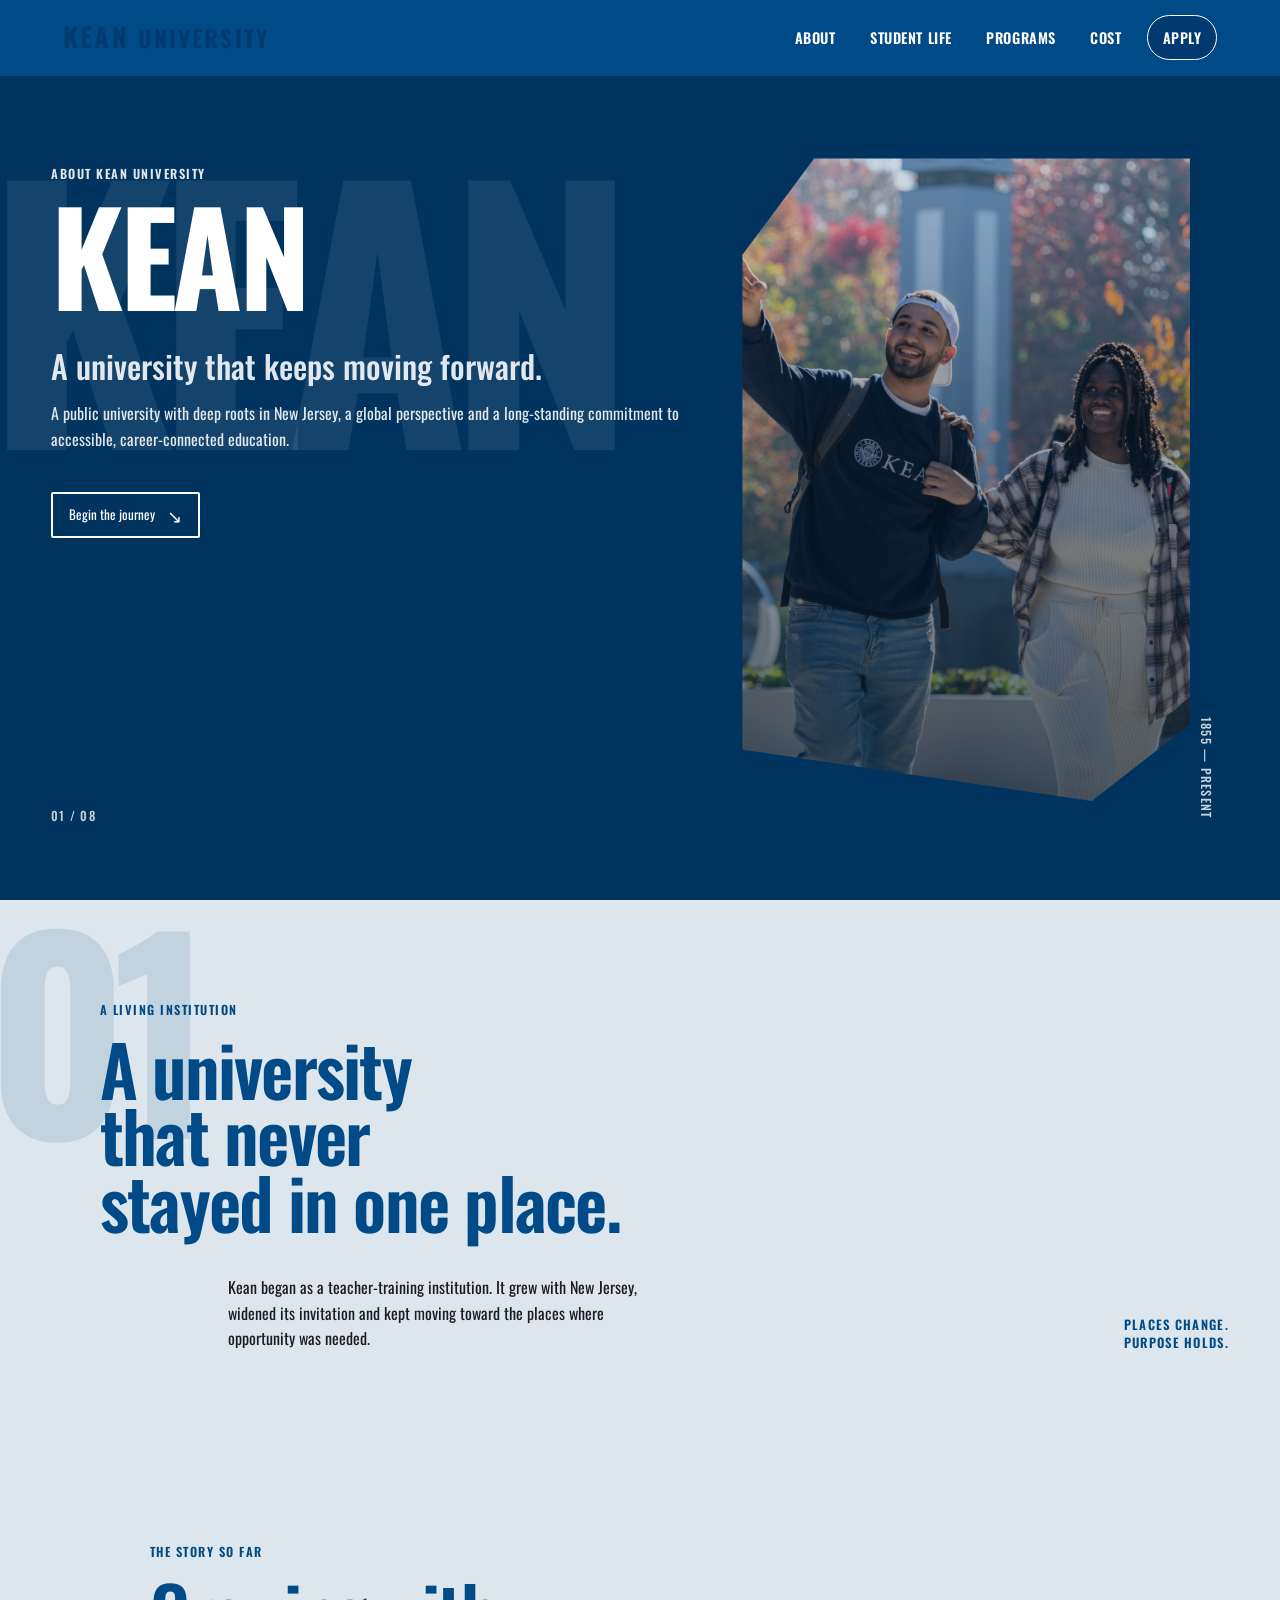
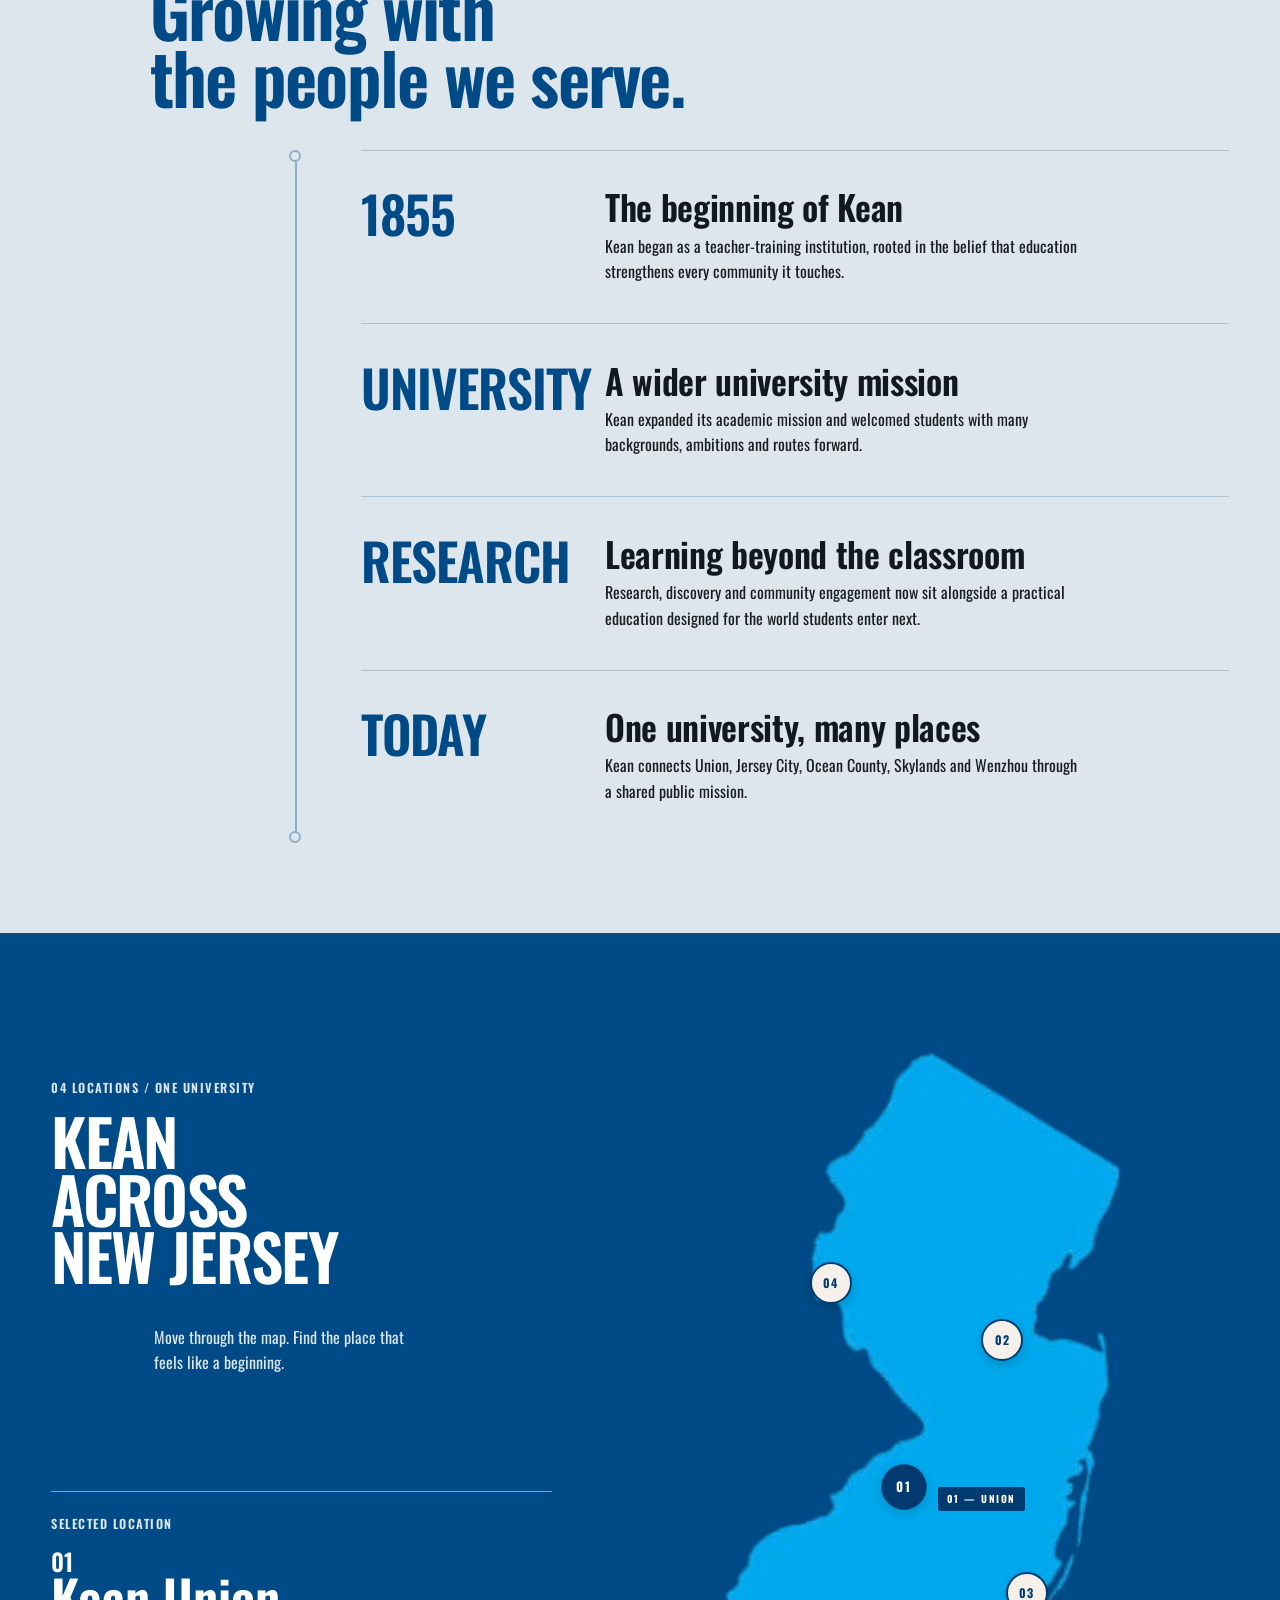
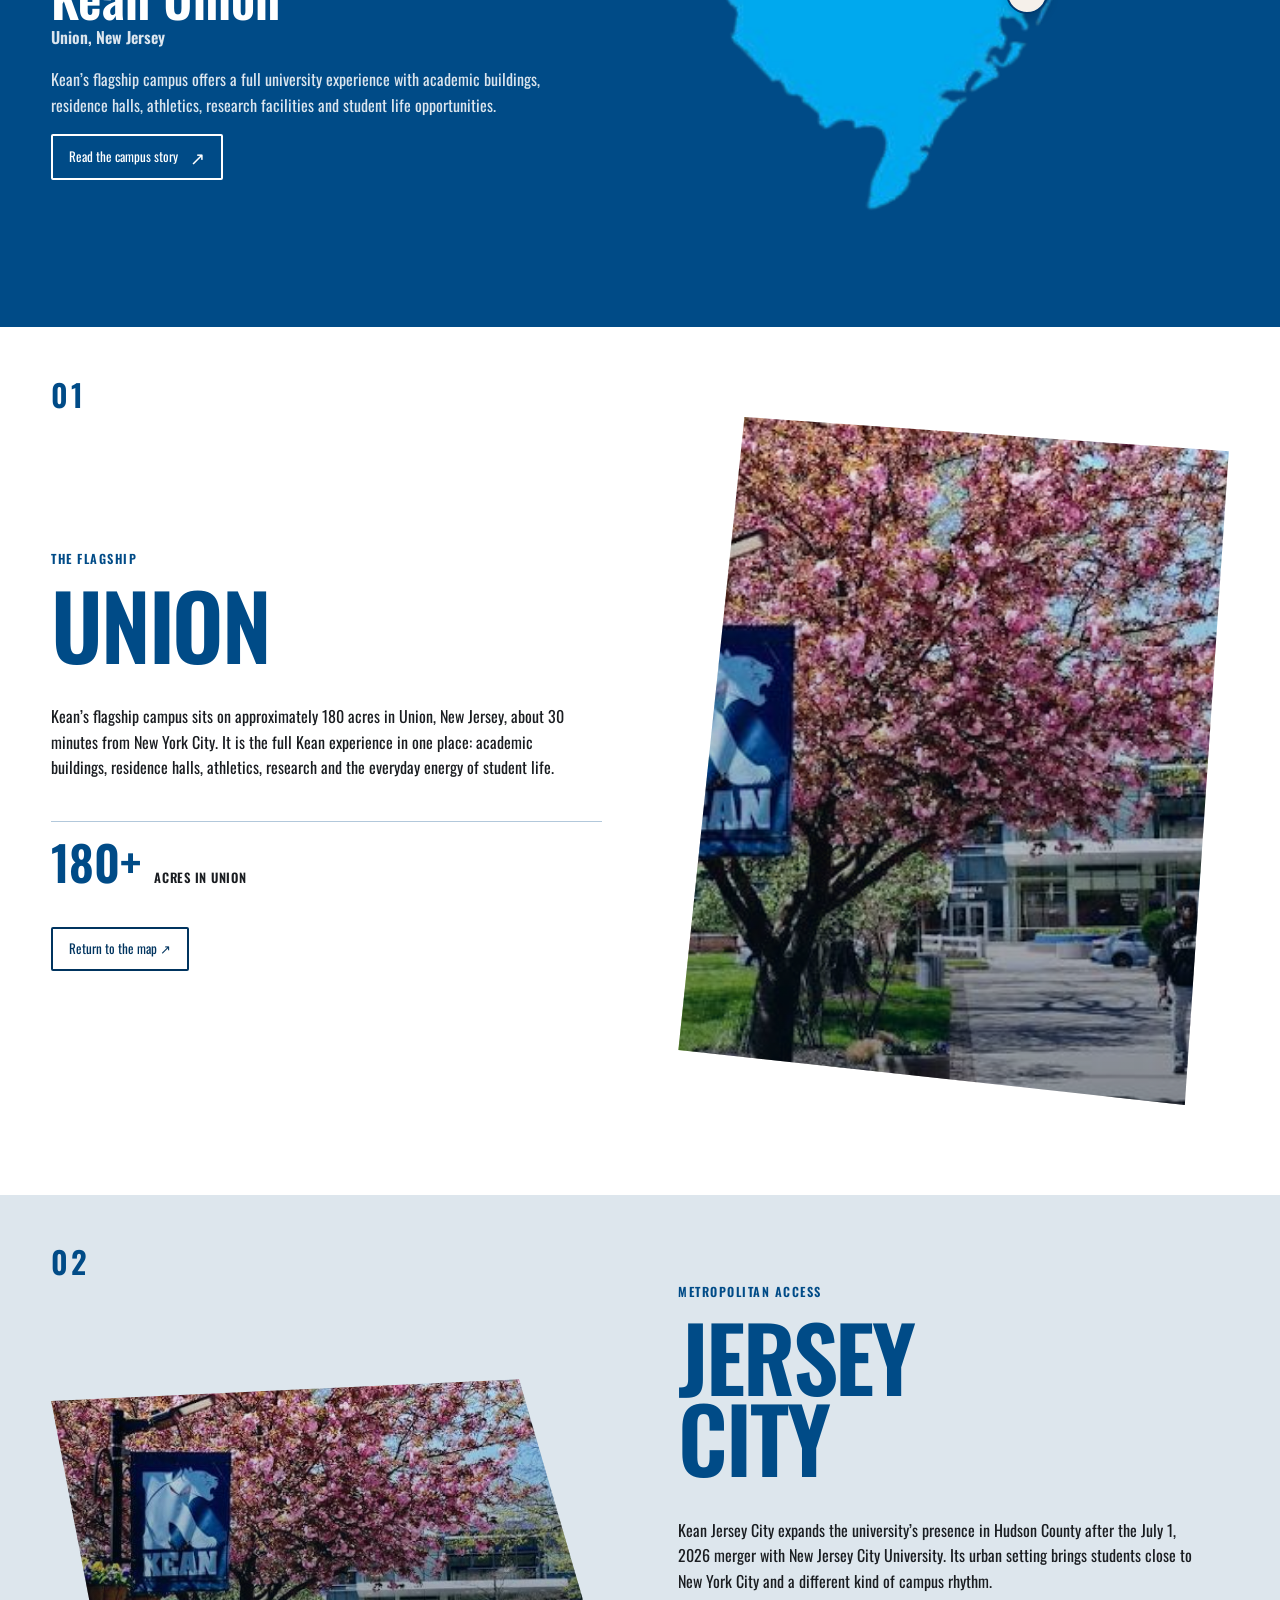
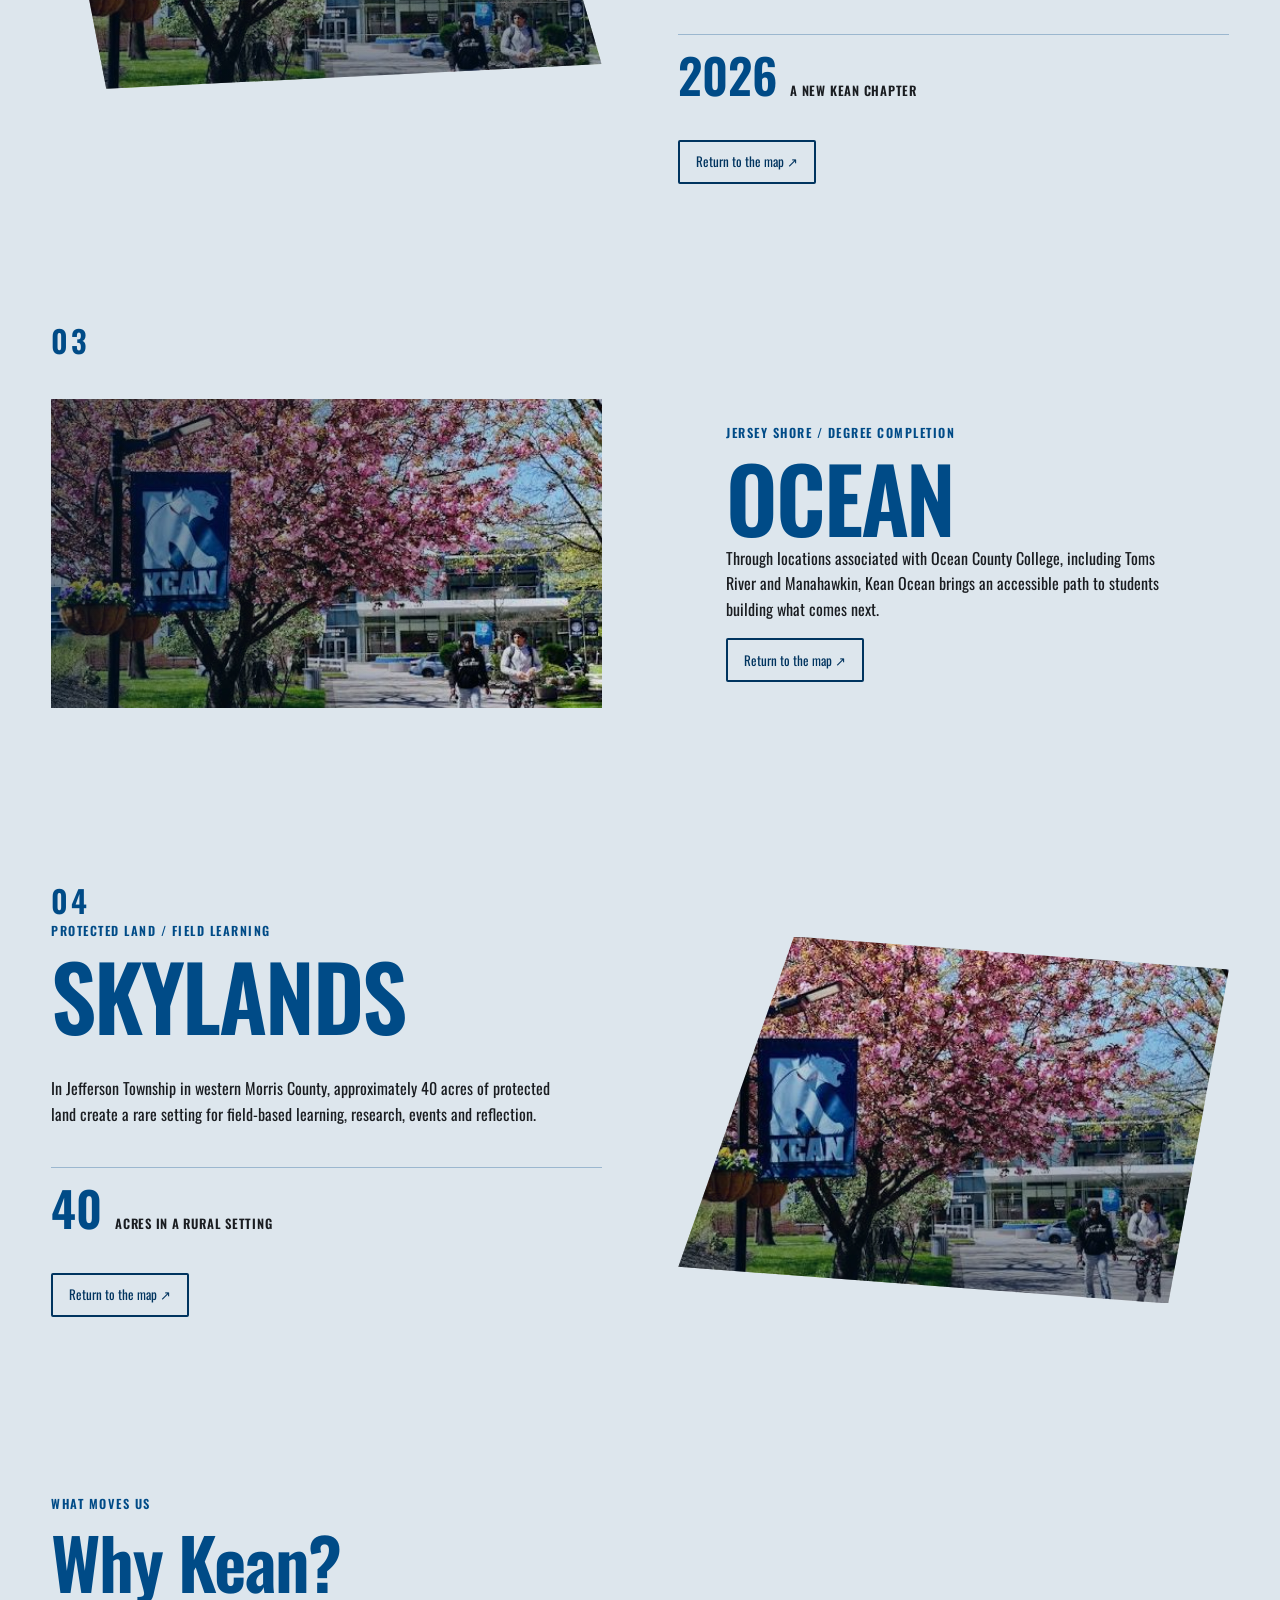
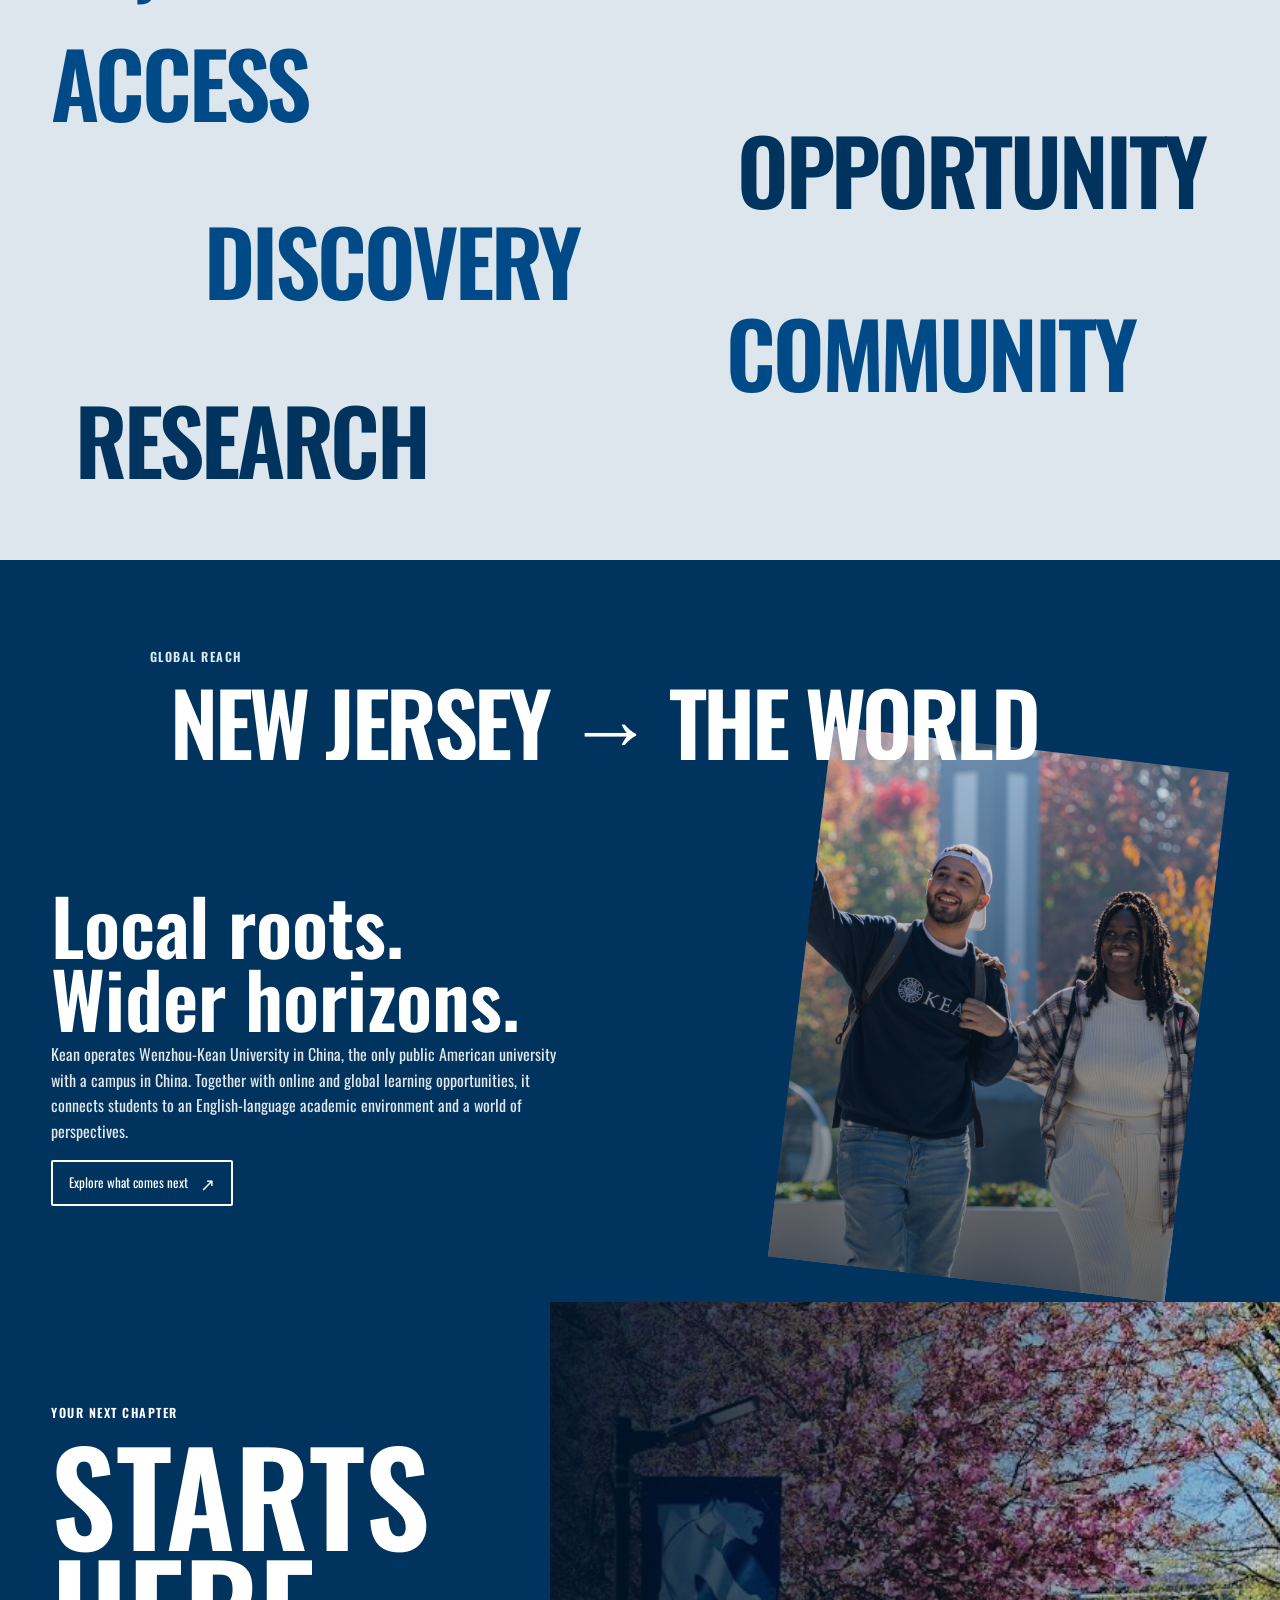
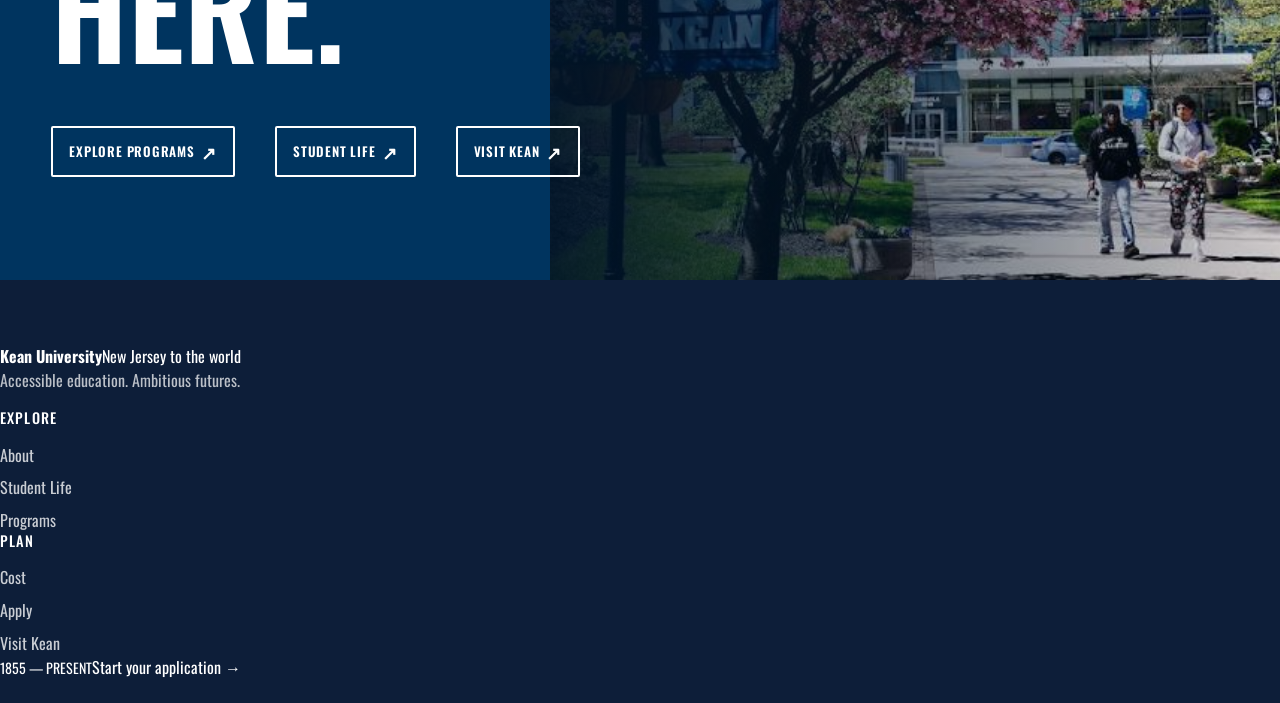
==== commit 513a13ba: "hopefully no break" ====
--- a/about.html
+++ b/about.html
@@ -16,7 +16,7 @@
 <main class="about-page">
 <section class="editorial-hero"><div class="hero-ghost">KEAN</div><div class="hero-image" aria-hidden="true"></div><div class="hero-frame"><p class="eyebrow">About Kean University</p><h1>KEAN</h1><p class="hero-line">A university that keeps moving forward.</p><p class="hero-copy">A public university with deep roots in New Jersey, a global perspective and a long-standing commitment to accessible, career-connected education.</p><a href="#map" class="hero-link">Begin the journey <span>↘</span></a></div><p class="hero-date">1855 — PRESENT</p><p class="hero-index">01 / 08</p></section>
 <section class="interruption"><span class="section-number">01</span><div class="interruption-copy reveal"><p class="eyebrow">A living institution</p><h2>A university<br>that never<br>stayed in one place.</h2><p>Kean began as a teacher-training institution. It grew with New Jersey, widened its invitation and kept moving toward the places where opportunity was needed.</p></div><div class="interruption-note">Places change.<br>Purpose holds.</div></section>
-<section class="history-track"><div class="history-heading reveal"><p class="eyebrow">The story so far</p><h2>Growing with<br>the people we serve.</h2></div><div class="history-timeline"><div class="history-line" aria-hidden="true"></div><div class="history-stops"><article class="history-stop history-stop-one reveal"><span class="history-year">1855</span><div><h3>The beginning of Kean</h3><p>Kean began as a teacher-training institution, rooted in the belief that education strengthens every community it touches.</p></div></article><article class="history-stop history-stop-two reveal"><span class="history-year">UNIVERSITY</span><div><h3>A wider university mission</h3><p>Kean expanded its academic mission and welcomed students with many backgrounds, ambitions and routes forward.</p></div></article><article class="history-stop history-stop-three reveal"><span class="history-year">RESEARCH</span><div><h3>Learning beyond the classroom</h3><p>Research, discovery and community engagement now sit alongside a practical education designed for the world students enter next.</p></div></article><article class="history-stop history-stop-four reveal"><span class="history-year">TODAY</span><div><h3>One university, many places</h3><p>Kean connects Union, Jersey City, Ocean County, Skylands and Wenzhou through a shared public mission.</p></div></article></div></div></section>
+<section class="history-track"><div class="history-heading reveal"><p class="eyebrow">The story so far</p><h2>Growing with<br>the people we serve.</h2></div><div class="history-timeline"><div class="history-line" aria-hidden="true"></div><div class="history-stops"><article class="history-stop history-stop-one reveal"><span class="history-year">1855    </span><div><h3>The beginning of Kean</h3><p>Kean began as a teacher-training institution, rooted in the belief that education strengthens every community it touches.</p></div></article><article class="history-stop history-stop-two reveal"><span class="history-year">UNIVERSITY                    </span><div><h3>                  A wider university mission</h3><p>Kean expanded its academic mission and welcomed students with many backgrounds, ambitions and routes forward.</p></div></article><article class="history-stop history-stop-three reveal"><span class="history-year">RESEARCH    </span><div><h3>Learning beyond the classroom</h3><p>Research, discovery and community engagement now sit alongside a practical education designed for the world students enter next.</p></div></article><article class="history-stop history-stop-four reveal"><span class="history-year">TODAY</span><div><h3>One university, many places</h3><p>Kean connects Union, Jersey City, Ocean County, Skylands and Wenzhou through a shared public mission.</p></div></article></div></div></section>
 <section class="map-moment" id="map"><div class="map-heading reveal"><p class="eyebrow">04 locations / one university</p><h2>KEAN<br>ACROSS<br>NEW JERSEY</h2><p>Move through the map. Find the place that feels like a beginning.</p></div><div class="map-stage reveal"><div class="nj-map-wrapper"><img src="nj-map.png" class="nj-map-image" alt="Outline map of New Jersey showing Kean campus locations"><button class="map-pin union-pin is-active" type="button" data-campus="union" aria-label="Select Kean Union"><span class="pin-core">01</span><span class="pin-label">01 — UNION</span></button><button class="map-pin jersey-city-pin" type="button" data-campus="jersey-city" aria-label="Select Kean Jersey City"><span class="pin-core">02</span><span class="pin-label">02 — JERSEY CITY</span></button><button class="map-pin ocean-pin" type="button" data-campus="ocean" aria-label="Select Kean Ocean"><span class="pin-core">03</span><span class="pin-label">03 — OCEAN</span></button><button class="map-pin skylands-pin" type="button" data-campus="skylands" aria-label="Select Kean Skylands"><span class="pin-core">04</span><span class="pin-label">04 — SKYLANDS</span></button></div><aside class="map-detail" aria-live="polite"><p class="eyebrow">Selected location</p><div class="detail-count" id="preview-count">01</div><h3 id="preview-name">Kean Union</h3><p class="preview-location" id="preview-location">Union, New Jersey</p><p id="preview-description">Kean’s flagship campus offers a full university experience with academic buildings, residence halls, athletics, research facilities and student life opportunities.</p><button type="button" class="detail-link preview-button" data-target="union">Read the campus story <span>↗</span></button></aside></div></section>
 <section class="campus-story story-union" id="union"><div class="story-number">01</div><div class="story-photo photo-union"></div><div class="story-copy reveal"><p class="eyebrow">The flagship</p><h2>UNION</h2><p>Kean’s flagship campus sits on approximately 180 acres in Union, New Jersey, about 30 minutes from New York City. It is the full Kean experience in one place: academic buildings, residence halls, athletics, research and the everyday energy of student life.</p><div class="story-fact"><strong>180+</strong><span>acres in Union</span></div><button type="button" class="map-back" data-target="#map">Return to the map ↗</button></div></section>
 <section class="campus-story story-jersey" id="jersey-city"><div class="story-number">02</div><div class="story-copy reveal"><p class="eyebrow">Metropolitan access</p><h2>JERSEY<br>CITY</h2><p>Kean Jersey City expands the university’s presence in Hudson County after the July 1, 2026 merger with New Jersey City University. Its urban setting brings students close to New York City and a different kind of campus rhythm.</p><div class="story-fact"><strong>2026</strong><span>a new Kean chapter</span></div><button type="button" class="map-back" data-target="#map">Return to the map ↗</button></div><div class="story-photo photo-jersey"></div></section>
--- a/styles.css
+++ b/styles.css
@@ -12,871 +12,639 @@
     --footer-bg: #0d1e39;
 }
 
-* { box-sizing: border-box; }
-
-html { scroll-behavior: smooth; }
+* {
+    box-sizing: border-box;
+}
+
+html {
+    scroll-behavior: smooth;
+}
 
 body {
     margin: 0;
     font-family: var(--font-body);
     color: var(--kean-ink);
-    background-color: var(--kean-white);
-}
-
-img, svg { display: block; max-width: 100%; }
-
-a { color: inherit; text-decoration: none; }
-button, input, select { font: inherit; }
+    background: var(--kean-white);
+}
+
+img,
+svg {
+    display: block;
+    max-width: 100%;
+}
+
+a {
+    color: inherit;
+    text-decoration: none;
+    transition: 0.2s ease;
+}
+
+button,
+input,
+select,
+textarea {
+    font: inherit;
+}
+
+
+/* =========================================================
+   GLOBAL NAVIGATION
+   ========================================================= */
 
 .site-wordmark {
-    display: inline-flex;
-    flex-direction: column;
-    color: var(--kean-white);
     font-family: var(--font-display);
-    font-size: 1.5rem;
-    font-weight: 600;
-    letter-spacing: .08em;
+    font-size: 1.65rem;
+    font-weight: 700;
+    letter-spacing: 0.08em;
+    color: var(--kean-navy);
     line-height: 1;
 }
 
-.site-wordmark small {
-    color: #d8e9f6;
-    font-size: .52rem;
-    letter-spacing: .2em;
-    text-transform: uppercase;
+.site-wordmark span {
+    color: var(--kean-blue);
 }
 
 .navbar {
-    background-color: var(--kean-navy);
-    min-height: 76px;
-    padding: .65rem clamp(1.25rem, 5vw, 5rem);
+    background: rgba(255, 255, 255, 0.98);
+    border-bottom: 1px solid rgba(0, 58, 112, 0.12);
+    padding: 0.9rem 0;
     position: sticky;
     top: 0;
-    z-index: 1100;
+    z-index: 1000;
+    backdrop-filter: blur(10px);
+}
+
+.navbar .container,
+.navbar .container-fluid {
+    align-items: center;
 }
 
 .navbar-brand {
-    margin-left: 0;
+    display: flex;
+    align-items: center;
+    gap: 0.55rem;
+    color: var(--kean-navy);
+    font-weight: 700;
 }
 
 .navbar-nav {
-    gap: .35rem;
     align-items: center;
+    gap: 0.35rem;
 }
 
 .nav-link {
-    color: var(--kean-white) !important;
-    font-family: var(--font-display);
-    font-size: .82rem;
+    position: relative;
+    color: var(--kean-ink);
+    font-size: 0.92rem;
     font-weight: 600;
-    letter-spacing: .08em;
-    padding: .7rem .9rem !important;
-    text-transform: uppercase;
-    transition: background-color .2s ease, color .2s ease;
+    letter-spacing: 0.02em;
+    padding: 0.65rem 0.8rem !important;
+}
+
+.nav-link::after {
+    content: "";
+    position: absolute;
+    left: 0.8rem;
+    right: 0.8rem;
+    bottom: 0.25rem;
+    height: 2px;
+    background: var(--kean-blue);
+    transform: scaleX(0);
+    transform-origin: center;
+    transition: transform 0.2s ease;
 }
 
 .nav-link:hover,
 .nav-link:focus-visible,
 .nav-link.is-current {
-    background: rgba(255, 255, 255, .14);
+    color: var(--kean-blue);
+}
+
+.nav-link:hover::after,
+.nav-link:focus-visible::after,
+.nav-link.is-current::after {
+    transform: scaleX(1);
+}
+
+.apply-link {
+    background: var(--kean-navy);
     color: var(--kean-white) !important;
-}
-
-.apply-link {
-    border: 1px solid rgba(255, 255, 255, .8);
+    border-radius: 999px;
+    padding: 0.65rem 1.1rem !important;
+    margin-left: 0.35rem;
+}
+
+.apply-link::after {
+    display: none;
 }
 
 .apply-link:hover,
 .apply-link:focus-visible {
-    background: var(--kean-white);
-    color: var(--kean-navy) !important;
-}
+    background: var(--kean-blue);
+    color: var(--kean-white) !important;
+    transform: translateY(-1px);
+}
+
+
+/* =========================================================
+   GLOBAL FOCUS
+   ========================================================= */
+
+a:focus-visible,
+button:focus-visible,
+input:focus-visible,
+select:focus-visible,
+textarea:focus-visible {
+    outline: 3px solid rgba(0, 86, 166, 0.35);
+    outline-offset: 3px;
+}
+
+
+/* =========================================================
+   FOOTER
+   ========================================================= */
 
 .site-footer {
-    display: grid;
-    grid-template-columns: minmax(220px, 1.3fr) repeat(2, minmax(130px, .7fr)) minmax(200px, 1fr);
-    gap: clamp(2rem, 5vw, 5rem);
-    padding: clamp(3rem, 6vw, 5rem) clamp(1.25rem, 5vw, 5rem) 2rem;
     background: var(--footer-bg);
     color: var(--kean-white);
-}
-
-.site-footer-brand {
+    padding: 4rem 0 1.5rem;
+}
+
+.site-footer .footer-brand {
+    font-family: var(--font-display);
+    font-size: 2rem;
+    font-weight: 700;
+    letter-spacing: 0.06em;
+    margin-bottom: 1rem;
+}
+
+.site-footer .footer-brand span {
+    color: #8ec5e8;
+}
+
+.site-footer p {
+    color: rgba(255, 255, 255, 0.72);
+    line-height: 1.7;
+}
+
+.site-footer h2,
+.site-footer h3 {
+    font-family: var(--font-display);
+    text-transform: uppercase;
+    letter-spacing: 0.08em;
+    font-size: 0.9rem;
+    margin-bottom: 1rem;
+}
+
+.site-footer nav {
     display: flex;
     flex-direction: column;
-    gap: .25rem;
-    font-family: var(--font-display);
-    letter-spacing: .08em;
-    text-transform: uppercase;
-}
-
-.site-footer-brand strong {
-    font-size: 1.25rem;
-}
-
-.site-footer-brand span,
-.site-footer-brand p,
-.site-footer small {
-    color: rgba(255, 255, 255, .72);
-    font-size: .7rem;
-    letter-spacing: .12em;
-}
-
-.site-footer-brand p {
-    max-width: 24ch;
-    margin: 1.2rem 0 0;
-    line-height: 1.5;
-    text-transform: none;
-}
-
-.site-footer-column {
-    display: grid;
-    align-content: start;
-    gap: .8rem;
-}
-
-.site-footer-column h2 {
-    margin: 0;
-    color: var(--kean-white);
-    font: 600 .75rem/1 var(--font-display);
-    letter-spacing: .14em;
-    text-transform: uppercase;
-}
-
-.site-footer nav {
-    display: grid;
-    gap: .55rem;
+    gap: 0.55rem;
 }
 
 .site-footer nav a {
-    color: rgba(255, 255, 255, .8);
-    font-size: .76rem;
-    letter-spacing: .09em;
-    text-transform: uppercase;
-}
-
-.site-footer-meta {
-    display: grid;
-    align-content: space-between;
-    justify-items: start;
-    gap: 1.5rem;
-}
-
-.site-footer-meta a {
-    color: var(--kean-white);
-    font: 600 .78rem/1.3 var(--font-display);
-    letter-spacing: .08em;
-    text-transform: uppercase;
+    color: rgba(255, 255, 255, 0.78);
 }
 
 .site-footer nav a:hover,
 .site-footer nav a:focus-visible {
     color: var(--kean-white);
-}
+    transform: translateX(3px);
+}
+
+.footer-cta {
+    display: inline-flex;
+    align-items: center;
+    justify-content: center;
+    margin-top: 1rem;
+    padding: 0.8rem 1.2rem;
+    border: 1px solid rgba(255, 255, 255, 0.4);
+    border-radius: 999px;
+    color: var(--kean-white);
+    font-weight: 600;
+}
+
+.footer-cta:hover,
+.footer-cta:focus-visible {
+    background: var(--kean-white);
+    color: var(--kean-navy);
+}
+
+.footer-bottom {
+    margin-top: 3rem;
+    padding-top: 1.25rem;
+    border-top: 1px solid rgba(255, 255, 255, 0.15);
+    color: rgba(255, 255, 255, 0.55);
+    font-size: 0.85rem;
+}
+
+
+/* =========================================================
+   HOME PAGE
+   ========================================================= */
 
 body.home-page {
     background: var(--kean-cream);
 }
 
-body:not(.about-page) .hero {
-    width: 100%;
-    height: clamp(560px, calc(100vh - 76px), 820px);
+.home-page .hero {
     position: relative;
-    overflow: hidden;
+    min-height: calc(100vh - 78px);
     display: flex;
     align-items: center;
-    justify-content: center;
-    background: #f4f1ea;
-    padding: 0;
-}
-
-body:not(.about-page) .hero::before {
+    overflow: hidden;
+    background: var(--kean-navy-deep);
+    color: var(--kean-white);
+}
+
+.home-page .hero::before {
     content: "";
     position: absolute;
     inset: 0;
-    background-image: linear-gradient(rgba(244, 241, 234, .78), rgba(244, 241, 234, .78)), url("students.png");
-    background-size: cover;
-    background-position: center;
-    z-index: 0;
-}
-
-body:not(.about-page) .hero-content {
+    background:
+        linear-gradient(
+            90deg,
+            rgba(13, 30, 57, 0.98) 0%,
+            rgba(13, 30, 57, 0.88) 45%,
+            rgba(13, 30, 57, 0.35) 100%
+        );
+    pointer-events: none;
+}
+
+.home-page .hero-content {
     position: relative;
     z-index: 2;
-    width: 100%;
-    height: 100%;
+    padding: 6rem 0;
+}
+
+.home-page .hero-kicker {
+    display: inline-block;
+    margin-bottom: 1rem;
+    color: #9ecbeb;
+    font-size: 0.82rem;
+    font-weight: 700;
+    letter-spacing: 0.16em;
+    text-transform: uppercase;
+}
+
+.home-page .hero h1 {
+    max-width: 850px;
+    margin: 0;
+    font-family: var(--font-display);
+    font-size: clamp(4rem, 9vw, 8.5rem);
+    font-weight: 700;
+    line-height: 0.88;
+    letter-spacing: -0.025em;
+    text-transform: uppercase;
+}
+
+.home-page .hero p {
+    max-width: 600px;
+    margin: 1.75rem 0 0;
+    color: rgba(255, 255, 255, 0.78);
+    font-size: 1.1rem;
+    line-height: 1.7;
+}
+
+.home-page .hero-actions {
     display: flex;
-    flex-direction: column;
+    flex-wrap: wrap;
+    gap: 0.85rem;
+    margin-top: 2rem;
+}
+
+.home-page .hero-button {
+    display: inline-flex;
     align-items: center;
     justify-content: center;
-    text-align: center;
-}
-
-body:not(.about-page) .hero-title {
+    gap: 0.6rem;
+    min-width: 150px;
+    padding: 0.9rem 1.35rem;
+    border: 1px solid transparent;
+    border-radius: 999px;
+    background: var(--kean-white);
+    color: var(--kean-navy);
+    font-weight: 700;
+}
+
+.home-page .hero-button.secondary {
+    background: transparent;
+    border-color: rgba(255, 255, 255, 0.45);
+    color: var(--kean-white);
+}
+
+.home-page .hero-button:hover,
+.home-page .hero-button:focus-visible {
+    transform: translateY(-2px);
+    background: var(--kean-sky);
+    color: var(--kean-navy);
+}
+
+.home-page .hero-button span {
+    transition: transform 0.2s ease;
+}
+
+.home-page .hero-button:hover span,
+.home-page .hero-button:focus-visible span {
+    transform: translateX(4px);
+}
+
+
+/* =========================================================
+   HOME HERO LETTERS
+   ========================================================= */
+
+.home-page .hero-letter-grid {
+    display: grid;
+    grid-template-columns: repeat(4, minmax(0, 1fr));
+    gap: 0.7rem;
+    margin-top: 3rem;
+}
+
+.home-page .hero-letter {
+    position: relative;
+    min-height: 300px;
+    overflow: hidden;
+    border-radius: 0.3rem;
+    background: var(--kean-blue);
+    isolation: isolate;
+}
+
+.home-page .hero-letter img {
     position: absolute;
-    top: 32%;
-    left: 50%;
-    transform: translate(-50%, -50%);
-    display: flex;
-    align-items: center;
-    justify-content: center;
-    margin: 0;
-    padding: 0;
-    font-family: "Arial Black", Impact, sans-serif;
-    font-size: clamp(220px, 32vw, 520px);
-    font-weight: 900;
-    line-height: .8;
-    letter-spacing: 8px;
-    white-space: nowrap;
-    z-index: 3;
-}
-
-body:not(.about-page) .hero-letter {
-    position: relative;
-    display: inline-block;
-    font-family: "Arial Black", Impact, sans-serif;
-    font-size: inherit;
-    font-weight: 900;
-    line-height: .8;
-    color: transparent;
-    -webkit-text-fill-color: transparent;
-    margin: 0 5px;
-    cursor: pointer;
-    transition: transform .3s ease;
-}
-
-body:not(.about-page) .letter-photo {
-    position: absolute;
-    top: 0;
-    left: 0;
-    width: 100%;
-    height: 100%;
-    font-family: "Arial Black", Impact, sans-serif;
-    font-size: inherit;
-    font-weight: 900;
-    line-height: .8;
-    color: transparent;
-    -webkit-text-fill-color: transparent;
-    -webkit-background-clip: text;
-    background-clip: text;
-    background-repeat: no-repeat;
-    background-size: cover;
-    background-position: center;
-    pointer-events: none;
-    -webkit-text-stroke: 0;
-    z-index: 2;
-}
-
-body:not(.about-page) .photo-1 { clip-path: inset(0 50% 50% 0); }
-body:not(.about-page) .photo-2 { clip-path: inset(0 0 50% 50%); }
-body:not(.about-page) .photo-3 { clip-path: inset(50% 50% 0 0); }
-body:not(.about-page) .photo-4 { clip-path: inset(50% 0 0 50%); }
-
-body:not(.about-page) .hero-letter[data-letter="K"] .photo-1 { background-image: url("sportimgs/football.jpg"); }
-body:not(.about-page) .hero-letter[data-letter="K"] .photo-2 { background-image: url("sportimgs/lacrosse.webp"); }
-body:not(.about-page) .hero-letter[data-letter="K"] .photo-3 { background-image: url("sportimgs/soccer.jpg"); }
-body:not(.about-page) .hero-letter[data-letter="K"] .photo-4 { background-image: url("sportimgs/swimming.jpeg"); }
-
-body:not(.about-page) .hero-letter:nth-child(n+2) .letter-photo { background-image: url("campus.jpeg"); }
-
-body:not(.about-page) .hero-letter::before {
-    content: attr(data-letter);
-    position: absolute;
-    inset: 0;
-    color: transparent;
-    -webkit-text-fill-color: transparent;
-    -webkit-text-stroke: 5px #172d24;
-    z-index: 5;
-    pointer-events: none;
-}
-
-body:not(.about-page) .hero-letter:hover {
-    transform: translateY(-10px);
-}
-
-body:not(.about-page) .hero-letter::after {
-    content: attr(data-label);
-    position: absolute;
-    top: 50%;
-    left: 50%;
-    transform: translate(-50%, -50%);
-    z-index: 10;
-    color: #fff;
-    -webkit-text-fill-color: #fff;
-    font: 700 clamp(12px,1.4vw,20px)/1.1 var(--font-body);
-    letter-spacing: 2px;
-    text-align: center;
-    text-transform: uppercase;
-    white-space: nowrap;
-    opacity: 0;
-    pointer-events: none;
-    text-shadow: 0 2px 10px rgba(0,0,0,.65);
-    transition: opacity .25s ease;
-}
-
-body:not(.about-page) .hero-letter:hover::after {
-    opacity: 1;
-}
-
-body:not(.about-page) .hero-title .hero-letter {
-    display: inline-block;
-    width: .72em;
-    height: 1em;
-    overflow: visible;
-}
-
-body:not(.about-page) .hero-title .letter-photo {
-    display: block;
     inset: 0;
     width: 100%;
     height: 100%;
-}
-
-body:not(.about-page) .hero-title .hero-letter::before {
-    content: attr(data-letter);
-    display: block;
-}
-
-body:not(.about-page) .hero-tagline {
+    object-fit: cover;
+    z-index: -2;
+}
+
+.home-page .hero-letter::before {
+    content: "";
     position: absolute;
-    top: 67%;
-    z-index: 4;
-    margin: 0;
-    color: #172d24;
-    font: 500 clamp(28px,4vw,48px)/1 var(--font-display);
-}
-
-body:not(.about-page) .hero-subtitle {
+    inset: 0;
+    background: linear-gradient(
+        to top,
+        rgba(13, 30, 57, 0.88),
+        rgba(13, 30, 57, 0.08)
+    );
+    z-index: -1;
+}
+
+.home-page .hero-letter-label {
     position: absolute;
-    top: 79%;
-    z-index: 4;
-    max-width: 700px;
-    margin: 0;
-    color: #4b514d;
-    font-size: 15px;
-    line-height: 1.6;
-    font-weight: 600;
-    letter-spacing: 3px;
-    text-align: center;
+    left: 1rem;
+    bottom: 1rem;
+    font-family: var(--font-display);
+    font-size: 2rem;
+    font-weight: 700;
+    color: var(--kean-white);
     text-transform: uppercase;
 }
 
-body:not(.about-page) .hero-button {
+.home-page .hero-letter:hover {
+    transform: translateY(-4px);
+}
+
+.home-page .hero-letter:hover::after,
+.home-page .hero-letter:focus-visible::after {
+    opacity: 1;
+}
+
+.home-page .hero-letter::after {
+    content: "";
     position: absolute;
-    top: 88%;
-    z-index: 4;
-    display: inline-flex;
-    align-items: center;
-    justify-content: center;
-    gap: 14px;
-    padding: 12px 24px;
-    border: 1px solid #172d24;
-    border-radius: 100px;
-    background: #f4f1ea;
-    color: #172d24;
-    font-size: 13px;
-    font-weight: 600;
-    letter-spacing: 2px;
-    text-decoration: none;
+    inset: 0;
+    border: 2px solid rgba(255, 255, 255, 0.65);
+    opacity: 0;
+    transition: opacity 0.2s ease;
+    pointer-events: none;
+}
+
+
+/* =========================================================
+   HOME FEATURE SECTIONS
+   ========================================================= */
+
+.home-page .home-feature-section {
+    padding: 6rem 0;
+}
+
+.home-page .section-kicker {
+    margin-bottom: 0.65rem;
+    color: var(--kean-blue);
+    font-size: 0.78rem;
+    font-weight: 800;
+    letter-spacing: 0.16em;
     text-transform: uppercase;
-    transition: .25s ease;
-}
-
-body:not(.about-page) .hero-button:hover {
-    background: #172d24;
-    color: #f4f1ea;
-    padding-left: 30px;
-    padding-right: 30px;
-}
-
-body:not(.about-page) .hero-button span {
-    font-size: 20px;
-    transition: .25s ease;
-}
-
-body:not(.about-page) .hero-button:hover span {
-    transform: translateX(6px);
-}
-
-body:not(.about-page) .hero::after {
-    content: "KEAN UNIVERSITY";
-    position: absolute;
-    right: 25px;
-    bottom: 25px;
-    color: rgba(23,45,36,.65);
-    font-size: 10px;
-    font-weight: 700;
-    letter-spacing: 4px;
-    text-transform: uppercase;
-    writing-mode: vertical-rl;
-    z-index: 5;
-}
-
-body:not(.about-page) main > section:not(.hero) {
-    padding-top: 90px;
-    padding-bottom: 90px;
-}
-
-@media (max-width: 900px) {
-    body:not(.about-page) .hero {
-        height: clamp(520px, calc(100vh - 76px), 700px);
-    }
-
-    body:not(.about-page) .hero-title {
-        top: 40%;
-        font-size: clamp(170px, 29vw, 330px);
-        letter-spacing: 4px;
-    }
-
-    body:not(.about-page) .hero-tagline {
-        top: 65%;
-        font-size: 34px;
-    }
-
-    body:not(.about-page) .hero-subtitle {
-        top: 77%;
-        font-size: 13px;
-        letter-spacing: 2px;
-    }
-
-    body:not(.about-page) .hero-button {
-        top: 87%;
-        font-size: 12px;
-    }
-}
-
-@media (max-width: 768px) {
-    body:not(.about-page) .navbar {
-        padding: 10px 6%;
-    }
-
-    body:not(.about-page) .navbar-brand {
-        margin-left: 10px;
-    }
-
-    body:not(.about-page) .navbar-nav {
-        gap: 0;
-        align-items: flex-start;
-    }
-
-    body:not(.about-page) .nav-link {
-        padding: 8px 0 !important;
-    }
-
-    body:not(.about-page) .apply-link {
-        margin-left: 0;
-        margin-top: 5px;
-        display: inline-block;
-    }
-
-    body:not(.about-page) main > section:not(.hero) {
-        padding-top: 65px;
-        padding-bottom: 65px;
-    }
-}
-
-@media (max-width: 600px) {
-    body:not(.about-page) .hero {
-        height: 520px;
-    }
-
-    body:not(.about-page) .hero-title {
-        top: 38%;
-        font-size: clamp(125px, 31vw, 175px);
-        letter-spacing: 2px;
-    }
-
-    body:not(.about-page) .hero-letter::before {
-        -webkit-text-stroke: 4px #172d24;
-    }
-
-    body:not(.about-page) .hero-letter::after {
-        font-size: 10px;
-        letter-spacing: 1px;
-    }
-
-    body:not(.about-page) .hero-tagline {
-        top: 61%;
-        font-size: 27px;
-    }
-
-    body:not(.about-page) .hero-subtitle {
-        top: 72%;
-        max-width: 320px;
-        font-size: 10px;
-        line-height: 1.4;
-        letter-spacing: 1.5px;
-    }
-
-    body:not(.about-page) .hero-button {
-        top: 83%;
-        padding: 10px 18px;
-        font-size: 10px;
-        letter-spacing: 1px;
-    }
-
-    body:not(.about-page) .hero::after {
-        display: none;
-    }
-}
-
-.home-intro {
-    padding: clamp(4rem, 8vw, 7rem) clamp(1.25rem, 5vw, 5rem);
-    background: #f7f5f2;
-}
-
-.home-intro .container {
-    max-width: 1180px;
-    margin: 0 auto;
-}
-
-.section-label {
-    margin: 0 0 1rem;
-    color: var(--kean-blue);
-    font-family: var(--font-display);
-    font-size: .72rem;
-    font-weight: 600;
-    letter-spacing: .2em;
-    text-transform: uppercase;
-}
-
-h2 {
-    margin-bottom: 1.5rem;
-    color: var(--kean-navy-deep);
-    font-family: var(--font-display);
-    font-size: clamp(2.4rem, 4vw, 4rem);
-    line-height: 1.05;
-    letter-spacing: .02em;
-}
-
-.home-intro-grid {
-    display: grid;
-    grid-template-columns: repeat(2, minmax(0, 1fr));
-    gap: clamp(1.5rem, 4vw, 3rem);
-}
-
-.home-intro-grid p {
-    margin: 0;
-    color: var(--kean-muted);
-    font-size: 1.05rem;
-    line-height: 1.7;
-}
-
-.home-feature-grid {
-    display: grid;
-    grid-template-columns: repeat(3, minmax(0, 1fr));
-    gap: 1.25rem;
-    max-width: 1180px;
-    margin: 0 auto;
-    padding: 0 clamp(1.25rem, 5vw, 5rem) clamp(4rem, 8vw, 7rem);
-}
-
-.home-feature-card {
-    display: grid;
-    gap: .85rem;
-    min-height: 100%;
-    padding: 1.5rem;
-    background: var(--kean-white);
-    border: 1px solid rgba(13, 30, 57, .08);
-    border-radius: 18px;
-    box-shadow: 0 12px 24px rgba(13, 30, 57, .05);
-}
-
-.home-feature-card.alt {
-    background: var(--kean-navy);
-    color: var(--kean-white);
-}
-
-.home-feature-badge {
-    color: var(--kean-blue);
-    font-family: var(--font-display);
-    font-size: .72rem;
-    font-weight: 600;
-    letter-spacing: .14em;
-    text-transform: uppercase;
-}
-
-.home-feature-card.alt .home-feature-badge {
-    color: #cfe9ff;
-}
-
-.home-feature-card h3 {
+}
+
+.home-page .section-heading {
     margin: 0;
     font-family: var(--font-display);
-    font-size: clamp(1.75rem, 3vw, 2.5rem);
-    line-height: 1;
-    color: inherit;
+    font-size: clamp(2.5rem, 5vw, 4.5rem);
+    line-height: 0.95;
+    text-transform: uppercase;
+    color: var(--kean-navy-deep);
+}
+
+.home-page .section-intro {
+    max-width: 650px;
+    margin-top: 1rem;
+    color: var(--kean-muted);
+    line-height: 1.7;
+}
+
+.home-feature-card {
+    height: 100%;
+    padding: 1.5rem;
+    border: 1px solid rgba(0, 58, 112, 0.12);
+    background: var(--kean-white);
+    transition:
+        transform 0.2s ease,
+        box-shadow 0.2s ease,
+        border-color 0.2s ease;
+}
+
+.home-feature-card:hover {
+    transform: translateY(-5px);
+    border-color: rgba(0, 86, 166, 0.28);
+    box-shadow: 0 18px 40px rgba(13, 30, 57, 0.1);
+}
+
+.home-feature-card img {
+    width: 100%;
+    aspect-ratio: 16 / 10;
+    object-fit: cover;
+    margin-bottom: 1.25rem;
+}
+
+.home-feature-card h3 {
+    margin: 0 0 0.65rem;
+    font-family: var(--font-display);
+    font-size: 1.7rem;
+    text-transform: uppercase;
+    color: var(--kean-navy);
 }
 
 .home-feature-card p {
-    margin: 0;
-    color: inherit;
-    opacity: .9;
-    line-height: 1.7;
+    margin-bottom: 1rem;
+    color: var(--kean-muted);
+    line-height: 1.65;
 }
 
 .home-feature-card a {
     display: inline-flex;
     align-items: center;
-    gap: .5rem;
-    width: fit-content;
-    margin-top: auto;
-    color: var(--kean-navy);
-    font-family: var(--font-display);
-    font-size: .8rem;
-    font-weight: 600;
-    letter-spacing: .12em;
-    text-transform: uppercase;
-}
-
-.home-feature-card.alt a {
-    color: var(--kean-white);
-}
-
-@media (max-width: 900px) {
-    .home-feature-grid {
-        grid-template-columns: 1fr;
-    }
-
-    .home-intro-grid {
-        grid-template-columns: 1fr;
-    }
-}
-
-@media (max-width: 600px) {
-    .site-footer {
-        grid-template-columns: 1fr 1fr;
-        gap: 2rem 1.5rem;
-    }
-
-    .site-footer-brand,
-    .site-footer-meta {
-        grid-column: 1 / -1;
-    }
-
-    .home-hero {
-        min-height: auto;
-    }
-
-    .home-kean-collage {
-        display: grid;
-        grid-template-columns: repeat(2, minmax(0, 1fr));
-        gap: .2em 0;
-    }
-
-    .home-subtitle {
-        letter-spacing: .06em;
-    }
-
-    .home-button {
-        width: 100%;
-    }
-}
-
-
-.intro-section p:not(.section-label) {
-    max-width: 650px;
-    margin-top: 30px;
-}
-
-
-/* WHITE CONTENT SECTIONS */
-
-main > .container {
-    background-color: #F5F5F2;
-}
-
-
-/* CARDS */
+    gap: 0.45rem;
+    font-weight: 700;
+    color: var(--kean-blue);
+}
+
+.home-feature-card a:hover,
+.home-feature-card a:focus-visible {
+    gap: 0.7rem;
+}
+
+
+/* =========================================================
+   GENERAL UTILITY / CONTENT
+   ========================================================= */
 
 .border {
-    border: 0 !important;
-    border-top: 5px solid #004B87 !important;
-    background-color: white;
-    padding: 30px !important;
-    box-shadow: 0 5px 20px rgba(0, 0, 0, 0.06);
-    transition: 0.25s;
+    border-color: rgba(0, 58, 112, 0.16) !important;
 }
 
 .border:hover {
-    transform: translateY(-6px);
-    box-shadow: 0 12px 28px rgba(0, 0, 0, 0.1);
-}
-
-.border h3 {
-    margin-top: 5px;
-}
-
-
-/* PROGRAM CARDS */
-
-.row .border {
-    height: 100%;
-}
-
-.row .border .section-label {
-    margin-bottom: 12px;
-}
-
-
-/* NUMBERS */
-
-.section-label + h3 {
-    margin-top: 5px;
-}
-
-
-/* IMAGES */
-
-img {
-    max-width: 100%;
-}
-
-.img-fluid {
-    display: block;
-}
-
-
-/* FOOTER */
-
-footer {
-    background-color: #686868;
-}
-
-footer section {
-    min-height: 380px;
-    display: flex;
-    align-items: center;
-    background-color: #686868 !important;
-}
-
-footer h2 {
-    color: white;
-    font-size: clamp(40px, 5vw, 62px);
-}
-
-footer p {
-    color: white;
-}
-
-footer .section-label {
-    color: white !important;
-}
-
-footer .hero-button {
-    margin-top: 10px;
-}
-
-footer img {
-    width: 100%;
-    height: 280px;
-    object-fit: cover;
-}
-
-
-/* COST PAGE */
-
-main .row {
-    margin-bottom: 10px;
-}
-
-main .row > [class*="col-"] {
-    margin-bottom: 25px;
-}
-
-
-/* APPLY PAGE */
-
-input,
-select,
-textarea {
-    font-family: var(--font-body);
-    border: 1px solid #CFCFCB !important;
-    border-radius: 0 !important;
-    padding: 12px !important;
+    border-color: rgba(0, 86, 166, 0.35) !important;
+}
+
+.text-muted {
+    color: var(--kean-muted) !important;
 }
 
 input:focus,
 select:focus,
 textarea:focus {
-    border-color: #004B87 !important;
-    box-shadow: 0 0 0 2px rgba(0, 75, 135, 0.15) !important;
-}
-
-label {
-    font-family: var(--font-body);
-    font-weight: 600;
-    margin-bottom: 7px;
-}
-
-
-/* LINKS */
-
-a {
-    transition: 0.2s;
-}
-
-
-/* MOBILE */
+    border-color: var(--kean-blue);
+    box-shadow: 0 0 0 0.2rem rgba(0, 86, 166, 0.12);
+}
+
+
+/* =========================================================
+   RESPONSIVE
+   ========================================================= */
+
+@media (max-width: 991.98px) {
+    .navbar-nav {
+        align-items: stretch;
+        padding-top: 1rem;
+    }
+
+    .nav-link {
+        padding: 0.75rem 0 !important;
+    }
+
+    .nav-link::after {
+        left: 0;
+        right: auto;
+        width: 35px;
+        bottom: 0.35rem;
+    }
+
+    .apply-link {
+        display: inline-flex;
+        width: fit-content;
+        margin: 0.5rem 0 0;
+    }
+
+    .home-page .hero-letter-grid {
+        grid-template-columns: repeat(2, minmax(0, 1fr));
+    }
+}
 
 @media (max-width: 768px) {
-
     .navbar {
-        padding: 10px 6%;
-    }
-
-    .navbar-brand {
-        margin-left: 10px;
-    }
-
-    .kean-logo {
-        height: 45px;
-    }
-
-    .navbar-nav {
-        gap: 0;
-        align-items: flex-start;
-    }
-
-    .nav-link {
-        padding: 8px 0 !important;
-    }
-
-    .apply-link {
-        margin-left: 0;
-        margin-top: 5px;
-        display: inline-block;
+        padding: 0.75rem 0;
+    }
+
+    .site-wordmark {
+        font-size: 1.45rem;
+    }
+
+    .home-page .hero {
+        min-height: auto;
+    }
+
+    .home-page .hero-content {
+        padding: 4.5rem 0;
+    }
+
+    .home-page .hero h1 {
+        font-size: clamp(3.5rem, 18vw, 6rem);
+    }
+
+    .home-page .hero p {
+        font-size: 1rem;
+    }
+
+    .home-page .hero-letter-grid {
+        grid-template-columns: 1fr 1fr;
+        gap: 0.5rem;
+    }
+
+    .home-page .hero-letter {
+        min-height: 220px;
+    }
+
+    .home-page .home-feature-section {
+        padding: 4rem 0;
     }
 
     main > section:not(.hero) {
-        padding-top: 65px;
-        padding-bottom: 65px;
-    }
-
-    .intro-section {
-        min-height: auto;
-        padding: 80px 0 !important;
-    }
-
-    .intro-section h2 {
-        font-size: 46px;
-    }
-
-    h2 {
-        font-size: 44px;
-    }
-
-    .border {
-        padding: 25px !important;
-    }
-
-    footer section {
-        padding: 60px 0;
-    }
-
-    footer img {
-        margin-top: 35px;
-        height: 220px;
-    }
-
+        padding-top: 4rem;
+        padding-bottom: 4rem;
+    }
+
+    .site-footer {
+        padding-top: 3rem;
+    }
+}
+
+@media (max-width: 575.98px) {
+    .home-page .hero-letter-grid {
+        grid-template-columns: 1fr;
+    }
+
+    .home-page .hero-letter {
+        min-height: 190px;
+    }
+
+    .home-page .hero-actions {
+        flex-direction: column;
+        align-items: stretch;
+    }
+
+    .home-page .hero-button {
+        width: 100%;
+    }
+}
+
+
+/* =========================================================
+   REDUCED MOTION
+   ========================================================= */
+
+@media (prefers-reduced-motion: reduce) {
+    html {
+        scroll-behavior: auto;
+    }
+
+    *,
+    *::before,
+    *::after {
+        transition-duration: 0.01ms !important;
+        animation-duration: 0.01ms !important;
+        animation-iteration-count: 1 !important;
+    }
 }
--- a/about.css
+++ b/about.css
@@ -1152,6 +1152,220 @@
     .about-page .global-content { width: min(58%, 760px); padding-top: clamp(5rem, 10vw, 9rem); }
     .about-page .final-copy { padding-block: clamp(5rem, 8vw, 7rem); }
 }
-.arrow {
-    font-size:1em;
+/* =========================================================
+   ABOUT PAGE — MAP PIN + SINGLE-LINE FIXES
+   ========================================================= */
+
+/* Keep the map itself as the positioning reference */
+.about-page .map-stage {
+    position: relative;
+}
+
+.about-page .nj-map-wrapper {
+    position: relative;
+    width: 100%;
+    max-width: 760px;
+    margin: 0 auto;
+    overflow: visible;
+}
+
+.about-page .nj-map-image {
+    display: block;
+    width: 100%;
+    height: auto;
+}
+
+/* -------------------------
+   MAP PINS
+   ------------------------- */
+
+.about-page .map-pin {
+    position: absolute;
+    z-index: 5;
+
+    transform: translate(-50%, -50%);
+
+    display: flex;
+    align-items: center;
+    gap: 8px;
+
+    padding: 0;
+    border: 0;
+    background: transparent;
+
+    font-family: "Outfit", sans-serif;
+    cursor: pointer;
+}
+
+/* Number circle */
+.about-page .pin-core {
+    width: 42px;
+    height: 42px;
+
+    display: flex;
+    align-items: center;
+    justify-content: center;
+
+    border: 2px solid #003a70;
+    border-radius: 50%;
+
+    background: #f5f0ea;
+    color: #003a70;
+
+    font-size: 12px;
+    font-weight: 700;
+    letter-spacing: 1px;
+
+    box-shadow: 0 4px 12px rgba(0, 0, 0, 0.16);
+
+    transition: 0.2s ease;
+}
+
+/* Pin labels */
+.about-page .pin-label {
+    white-space: nowrap;
+
+    padding: 6px 9px;
+
+    background: #003a70;
+    color: #fff;
+
+    font-size: 10px;
+    font-weight: 700;
+    letter-spacing: 1.5px;
+
+    opacity: 0;
+    transform: translateX(-5px);
+    transition: 0.2s ease;
+}
+
+/* Show the label when selected/hovered */
+.about-page .map-pin:hover .pin-label,
+.about-page .map-pin.is-active .pin-label {
+    opacity: 1;
+    transform: translateX(0);
+}
+
+.about-page .map-pin:hover .pin-core,
+.about-page .map-pin.is-active .pin-core {
+    background: #003a70;
+    color: #fff;
+    transform: scale(1.08);
+}
+
+/*
+   These percentages are based on the actual New Jersey
+   outline in nj-map.png.
+
+   If the image is resized, the pins stay attached to
+   these positions because they use percentages.
+*/
+
+.about-page .union-pin {
+    left: 47%;
+    top: 57%;
+}
+
+.about-page .jersey-city-pin {
+    left: 63%;
+    top: 39%;
+}
+
+.about-page .ocean-pin {
+    left: 67%;
+    top: 70%;
+}
+
+.about-page .skylands-pin {
+    left: 35%;
+    top: 32%;
+}
+
+
+/* =========================================================
+   GLOBAL REACH — KEEP "NEW JERSEY → THE WORLD" TO ONE LINE
+   ========================================================= */
+
+.about-page .global-giant .arrow {
+    white-space: nowrap;
+    width: max-content;
+    max-width: none;
+    margin: 0;
+    font-size: clamp(42px, 5.2vw, 88px);
+    line-height: 0.95;
+}
+
+/* Make sure the section doesn't create horizontal overflow */
+.about-page .global-giant {
+    overflow: hidden;
+}
+
+
+/* =========================================================
+   OTHER ABOUT PAGE HEADINGS — PREVENT AWKWARD WRAPPING
+   ========================================================= */
+
+.about-page .hero-line,
+.about-page .hero-date,
+.about-page .hero-index,
+.about-page .interruption-note,
+.about-page .history-year,
+.about-page .preview-location {
+    white-space: nowrap;
+}
+
+
+/* =========================================================
+   MOBILE
+   ========================================================= */
+
+@media (max-width: 768px) {
+
+    .about-page .map-pin {
+        gap: 0;
+    }
+
+    .about-page .pin-core {
+        width: 34px;
+        height: 34px;
+        font-size: 10px;
+    }
+
+    .about-page .pin-label {
+        display: none;
+    }
+
+    .about-page .union-pin {
+        left: 47%;
+        top: 57%;
+    }
+
+    .about-page .jersey-city-pin {
+        left: 63%;
+        top: 39%;
+    }
+
+    .about-page .ocean-pin {
+        left: 67%;
+        top: 70%;
+    }
+
+    .about-page .skylands-pin {
+        left: 35%;
+        top: 32%;
+    }
+
+    .about-page .global-giant .arrow {
+        font-size: clamp(28px, 15vw, 150px);
+        white-space: nowrap;
+    }
+}
+.about-page .global-giant .arrow {
+    white-space: nowrap;
+    width: 100%;
+    max-width: none;
+    margin-left: 20px;
+    font-size: clamp(55px, 8.5vw, 87px);
+    line-height: 0.9;
+    letter-spacing: -0.04em;
 }
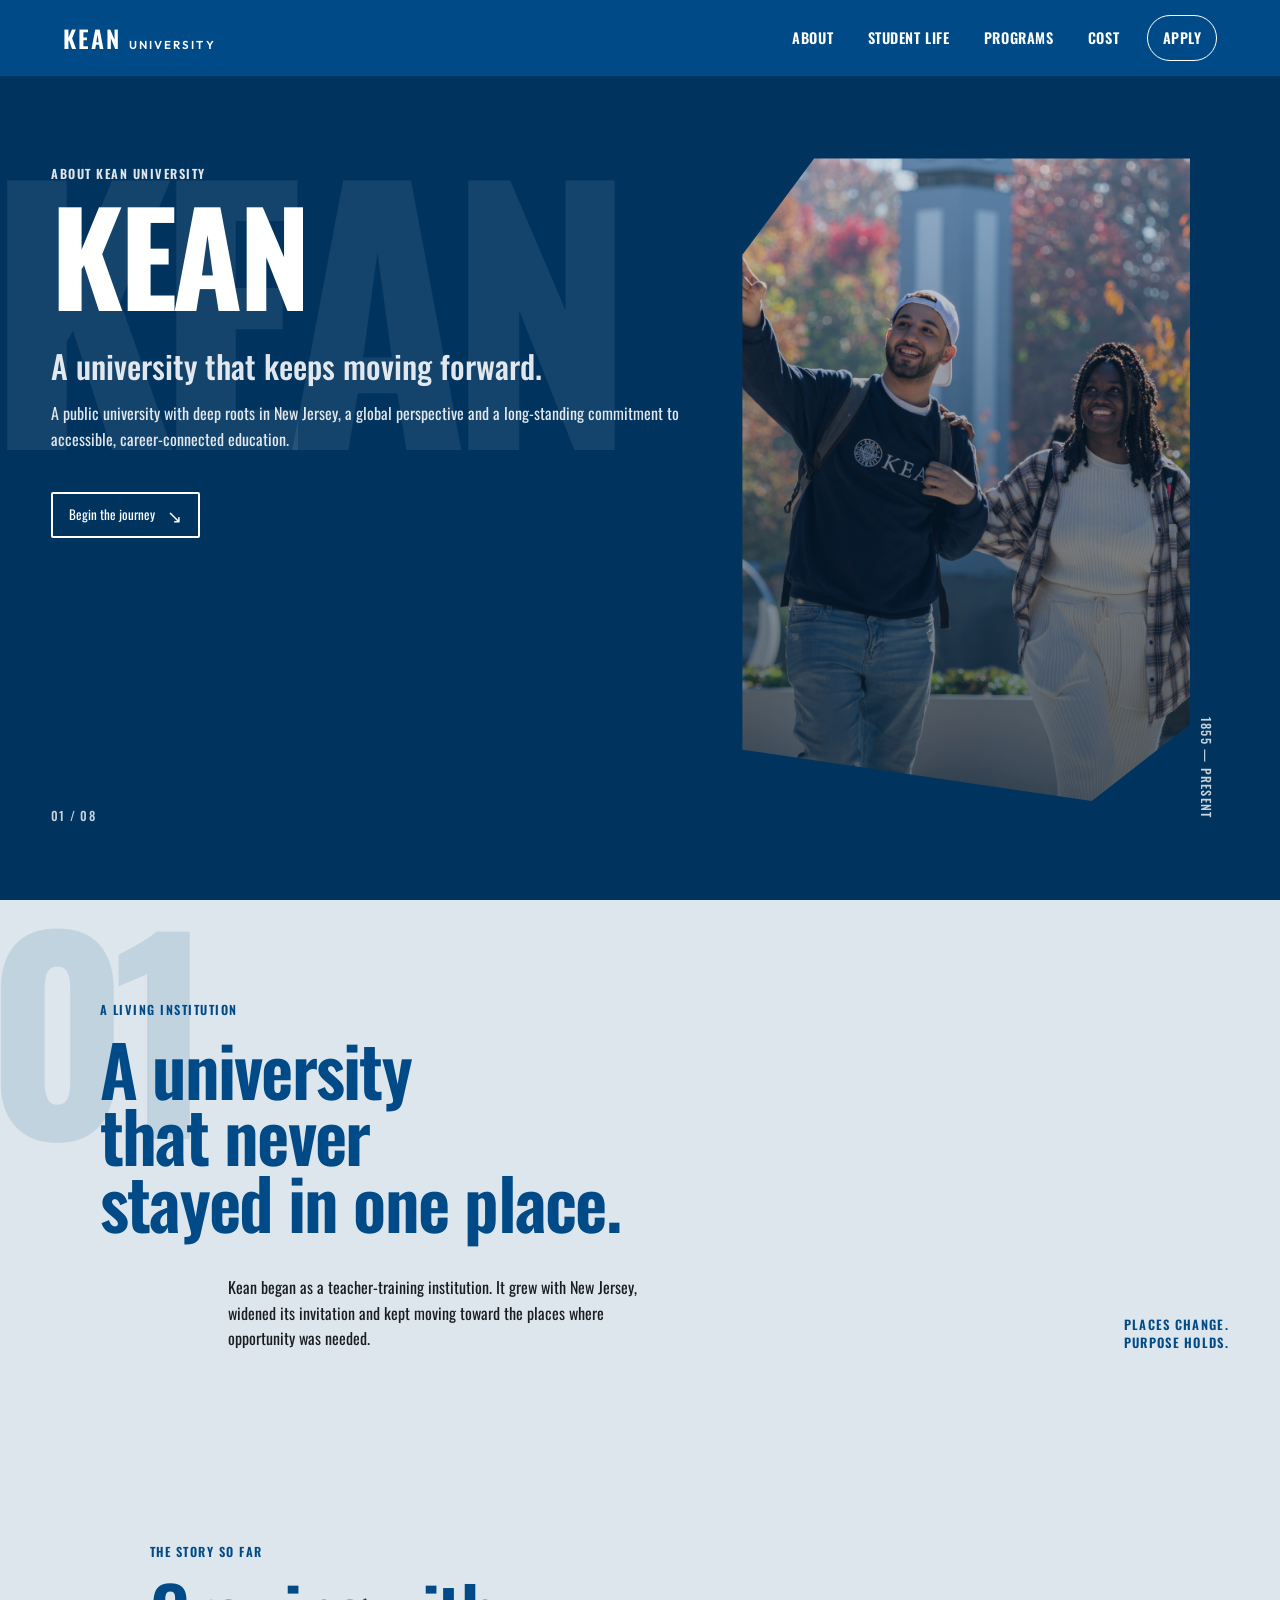
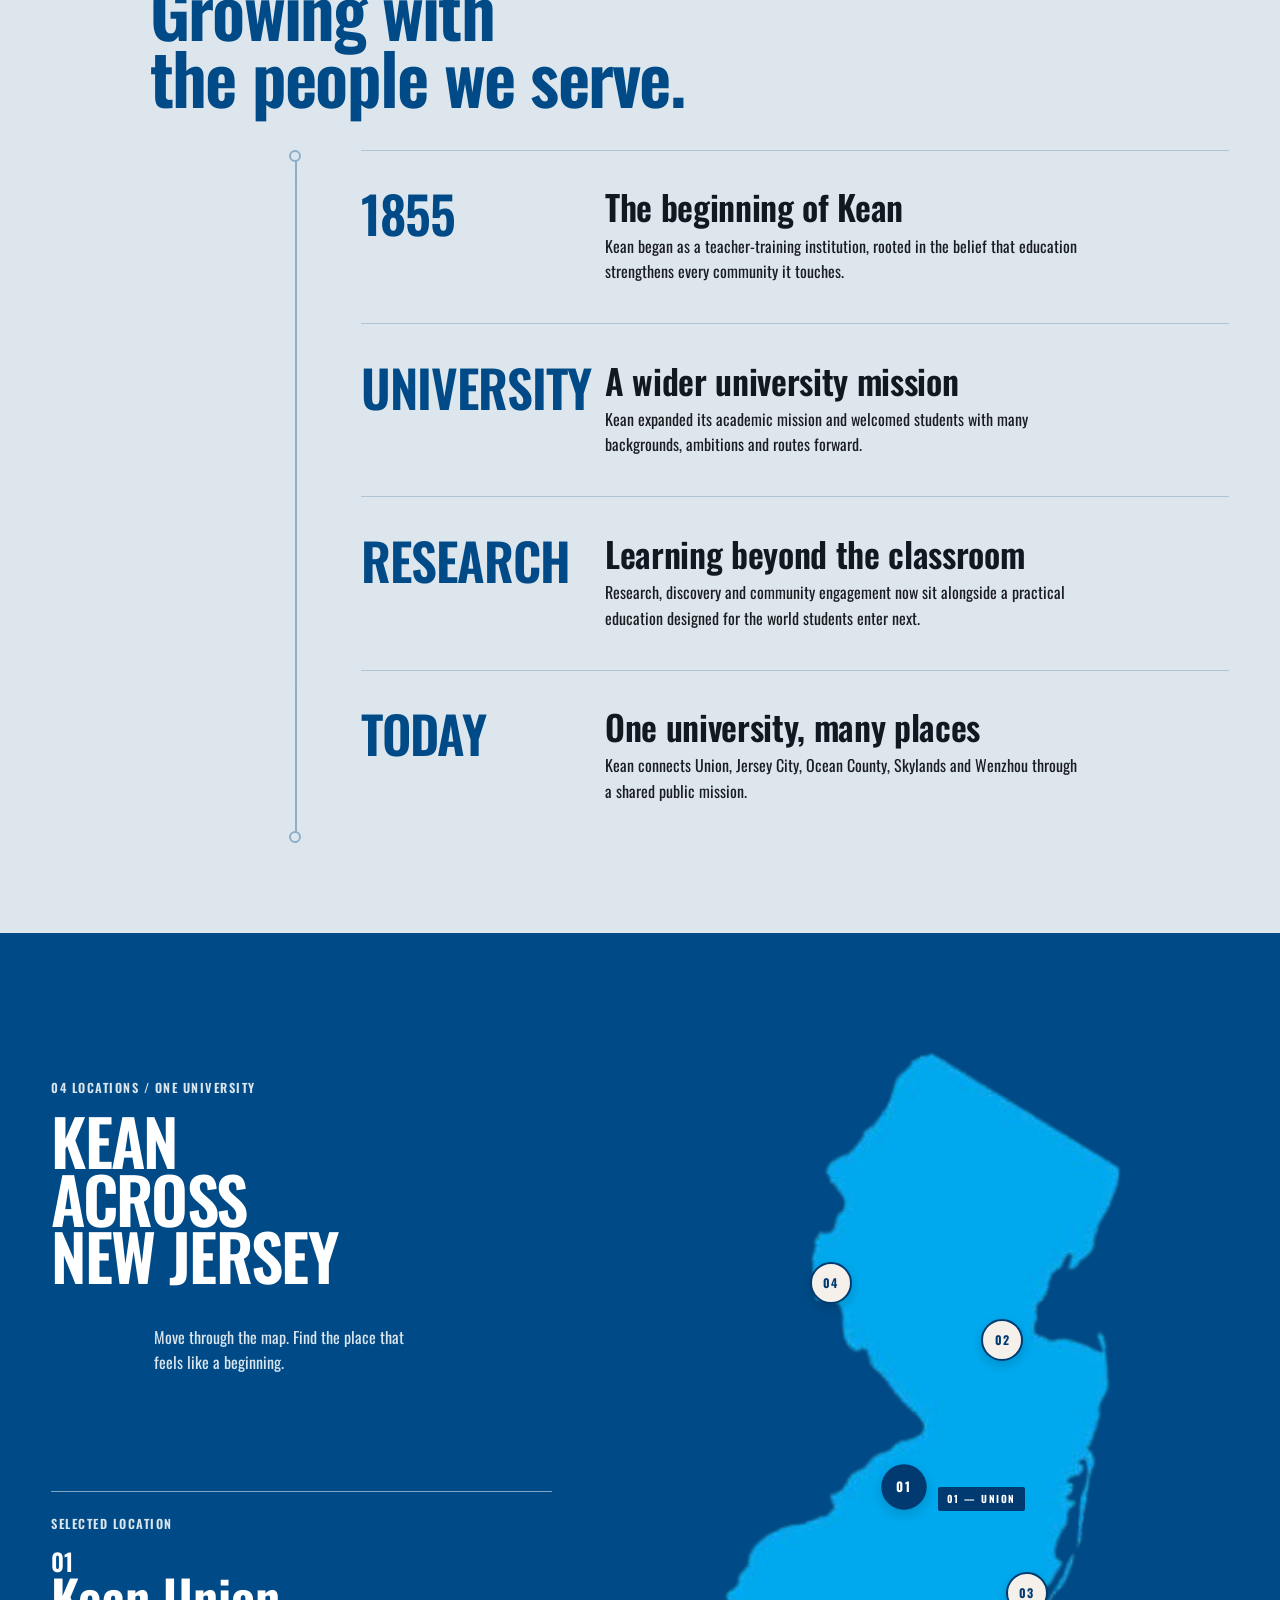
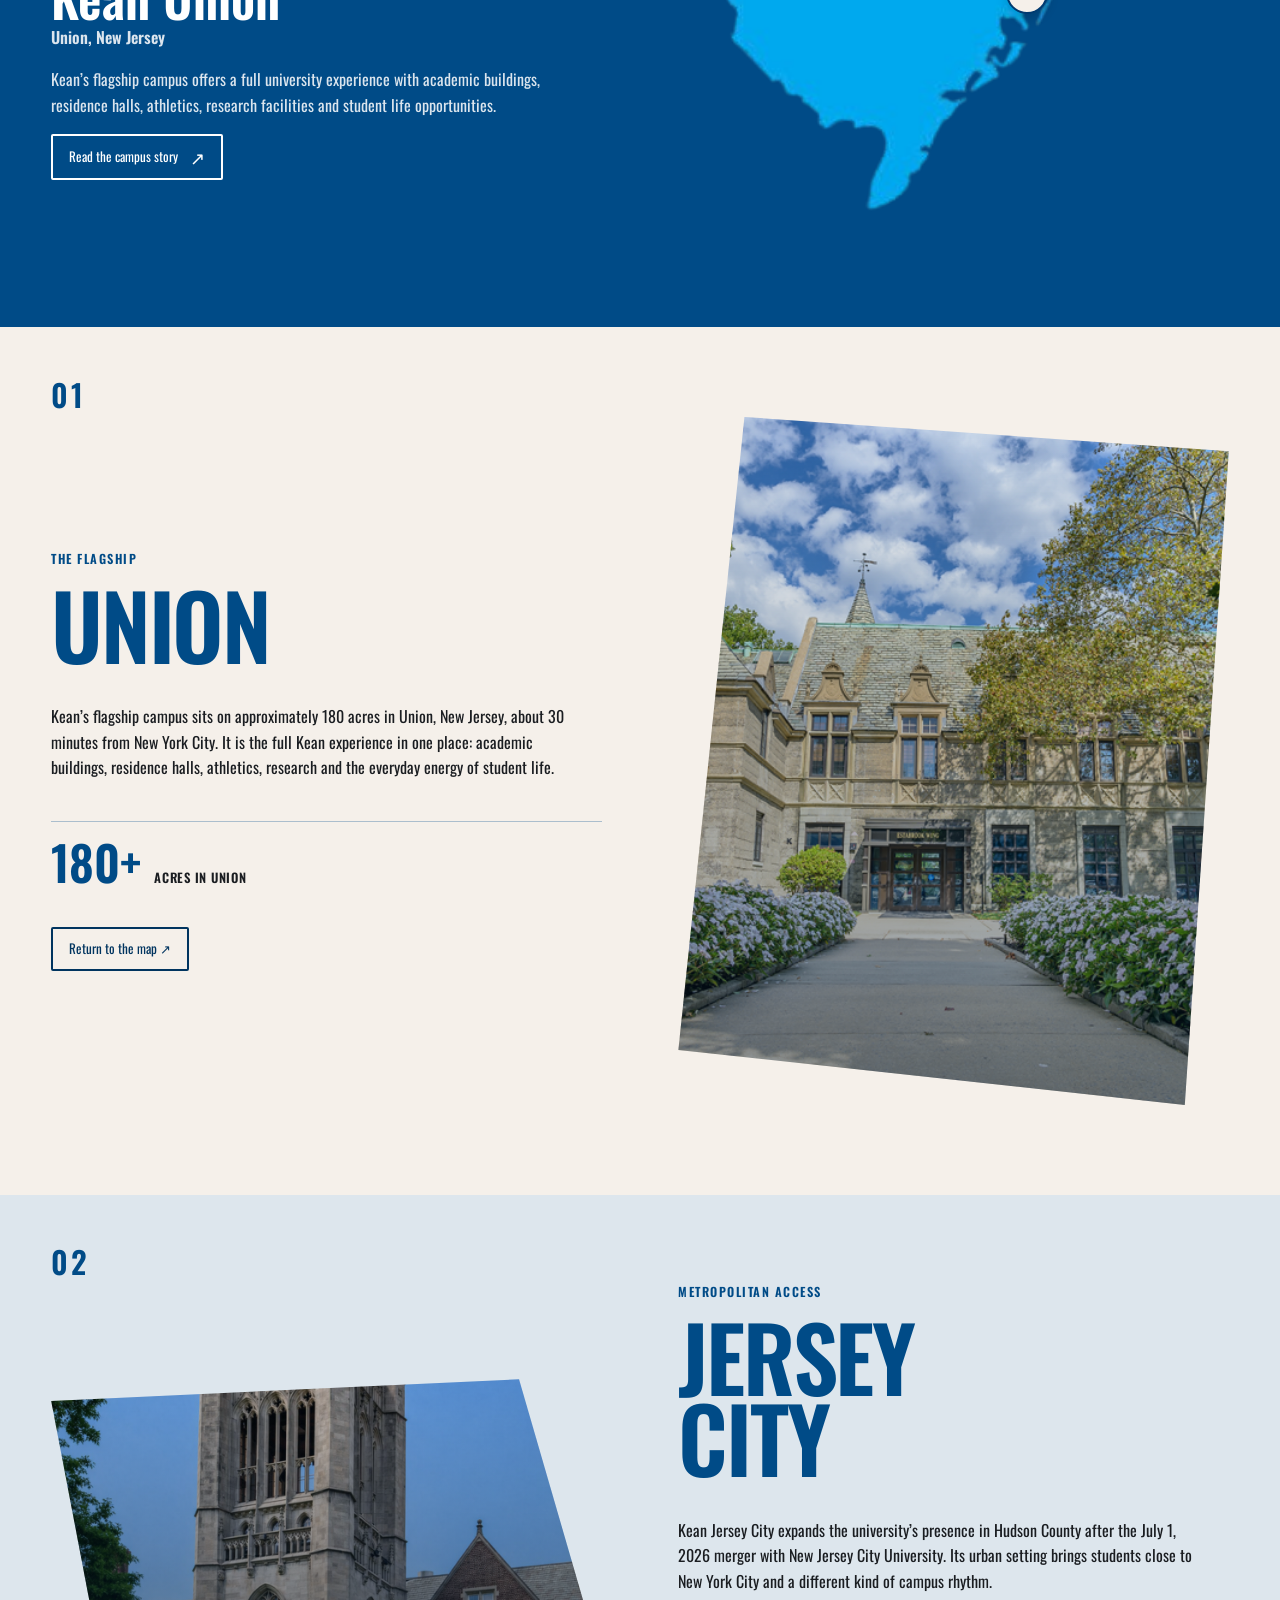
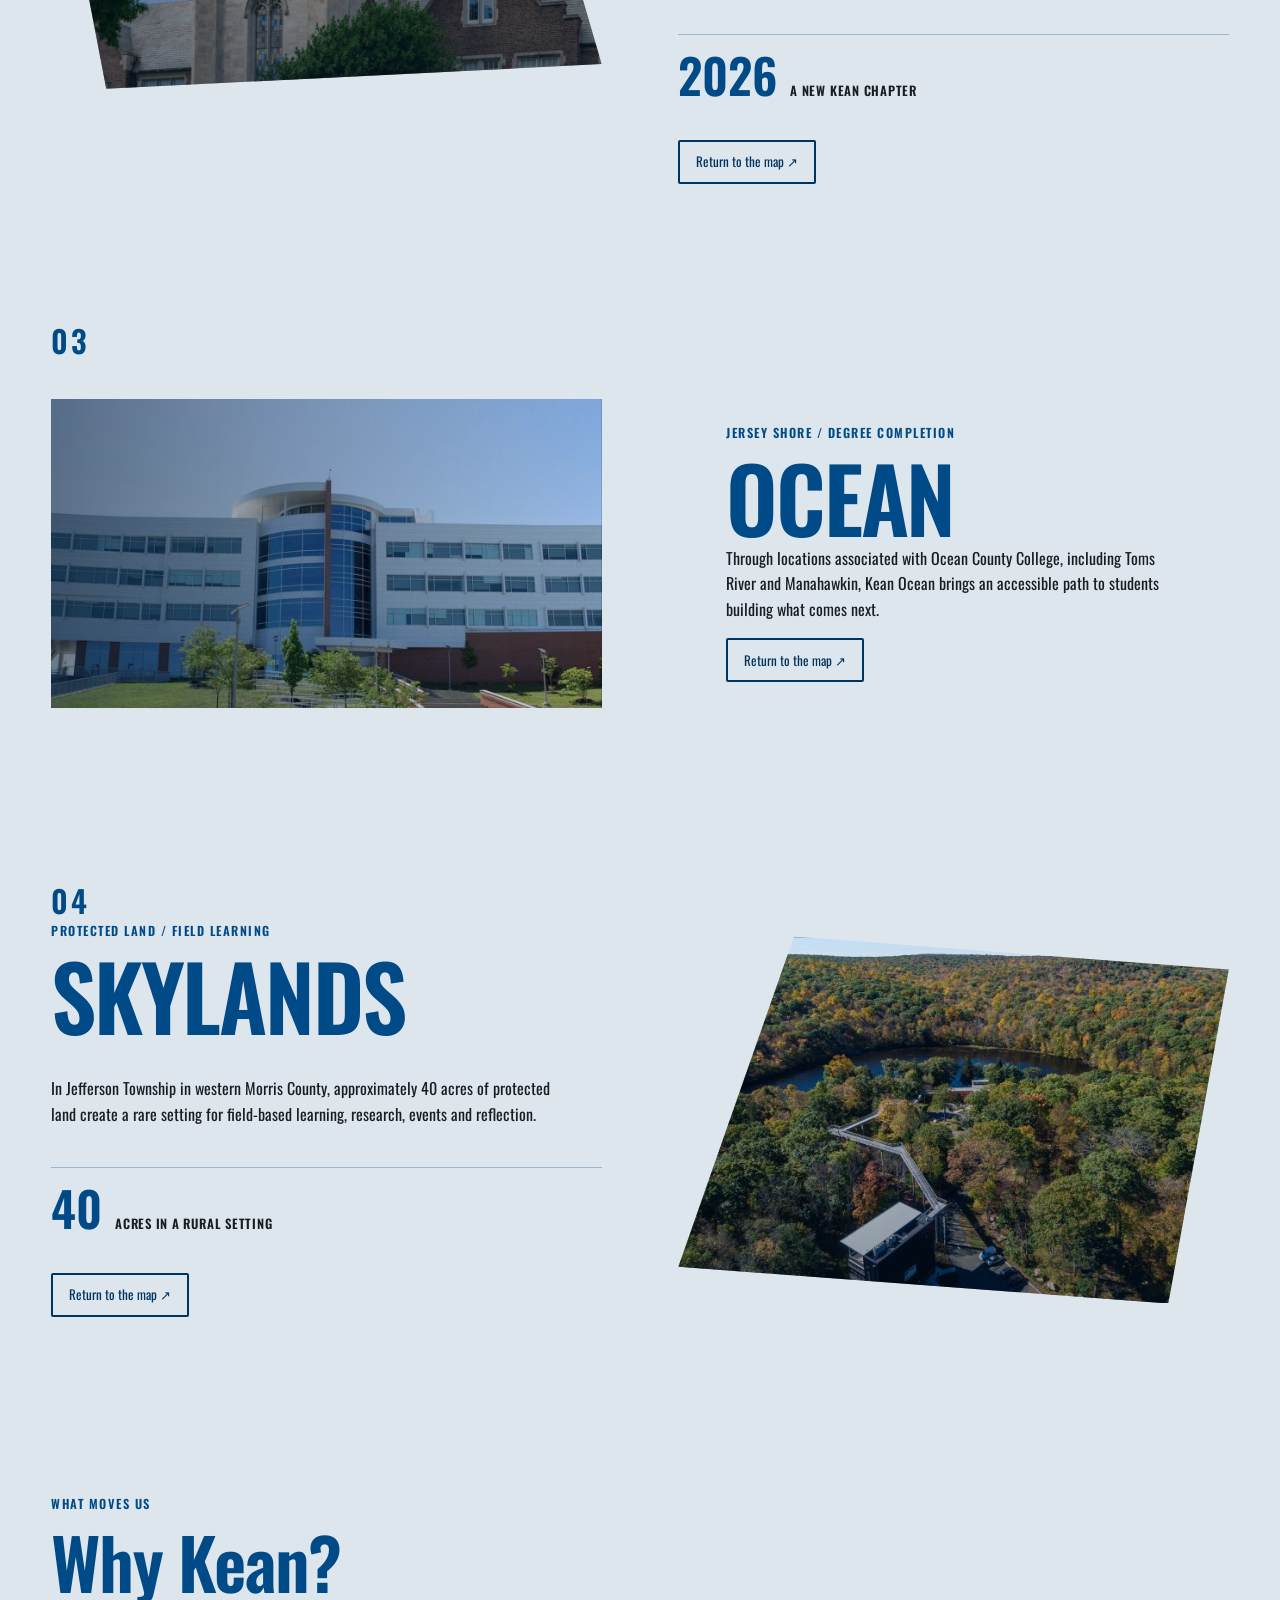
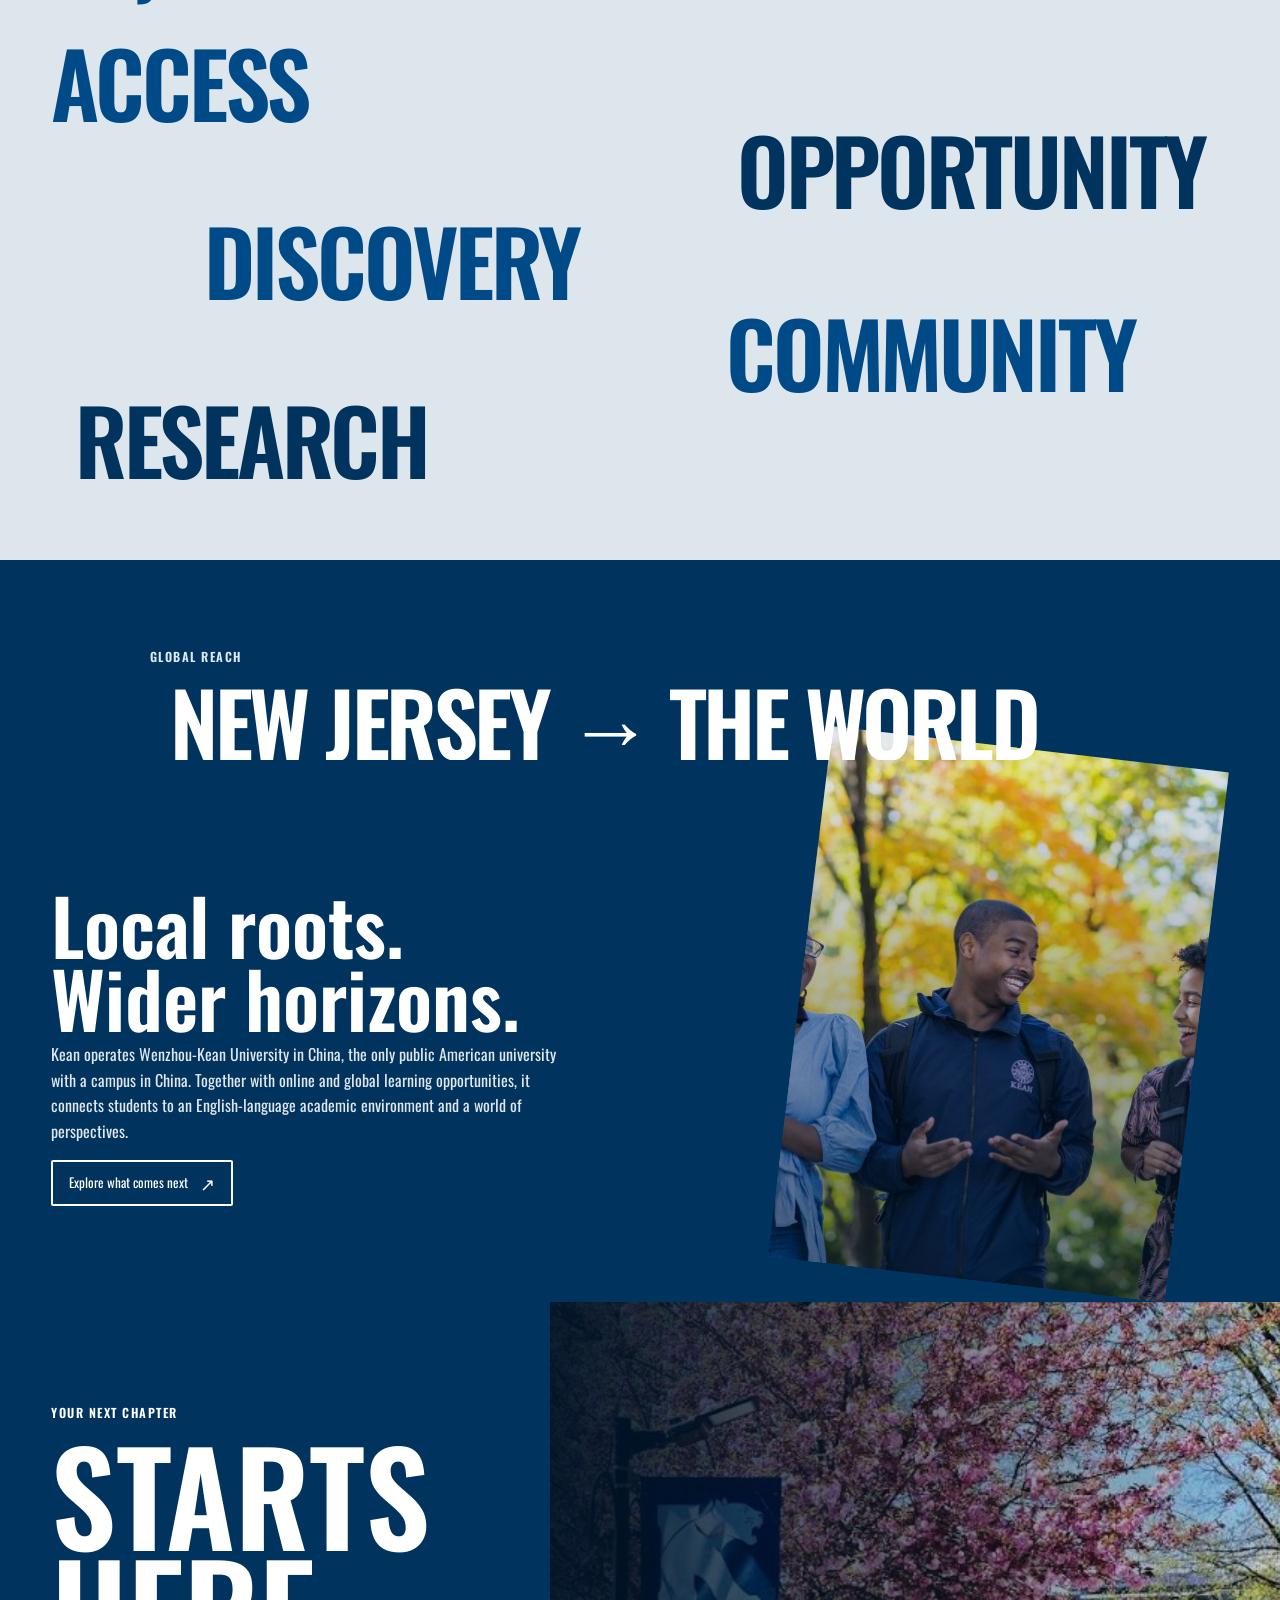
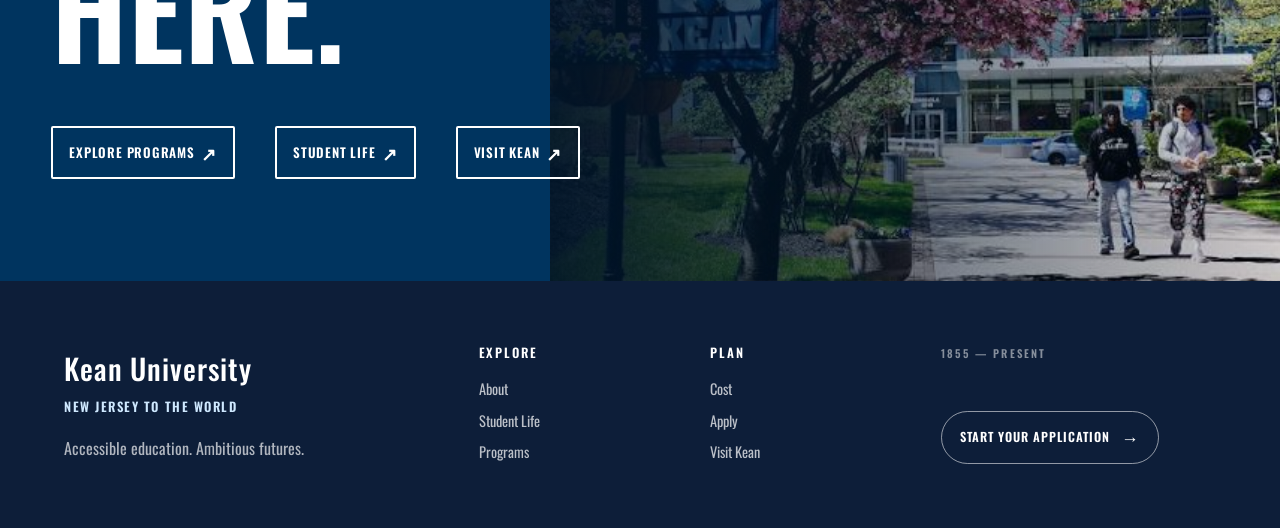
==== commit c4586cf5: "nav fixed" ====
--- a/about.html
+++ b/about.html
@@ -12,7 +12,7 @@
     <link rel="stylesheet" href="about.css">
 </head>
 <body class="about-page">
-<header><nav class="navbar navbar-expand-lg navbar-dark sticky-top"><div class="container-fluid"><a class="navbar-brand" href="index.html"><span class="site-wordmark">KEAN <small>UNIVERSITY</small></span></a><button class="navbar-toggler" type="button" data-bs-toggle="collapse" data-bs-target="#mainNav" aria-controls="mainNav" aria-expanded="false" aria-label="Toggle navigation"><span class="navbar-toggler-icon"></span></button><div class="collapse navbar-collapse" id="mainNav"><ul class="navbar-nav ms-auto"><li class="nav-item"><a class="nav-link" href="about.html">About</a></li><li class="nav-item"><a class="nav-link" href="studentLife.html">Student Life</a></li><li class="nav-item"><a class="nav-link" href="programs.html">Programs</a></li><li class="nav-item"><a class="nav-link" href="admissions.html">Cost</a></li><li class="nav-item"><a class="nav-link apply-link" href="apply.html">Apply</a></li></ul></div></div></nav></header>
+<header><nav class="navbar navbar-expand-lg navbar-dark sticky-top"><div class="container-fluid"><a class="navbar-brand" href="https://www.kean.edu/apply-now" target="_blank"><span class="site-wordmark">KEAN <small>UNIVERSITY</small></span></a><button class="navbar-toggler" type="button" data-bs-toggle="collapse" data-bs-target="#mainNav" aria-controls="mainNav" aria-expanded="false" aria-label="Toggle navigation"><span class="navbar-toggler-icon"></span></button><div class="collapse navbar-collapse" id="mainNav"><ul class="navbar-nav ms-auto"><li class="nav-item"><a class="nav-link" href="about.html">About</a></li><li class="nav-item"><a class="nav-link" href="studentLife.html">Student Life</a></li><li class="nav-item"><a class="nav-link" href="programs.html">Programs</a></li><li class="nav-item"><a class="nav-link" href="admissions.html">Cost</a></li><li class="nav-item"><a class="nav-link apply-link" href="apply.html">Apply</a></li></ul></div></div></nav></header>
 <main class="about-page">
 <section class="editorial-hero"><div class="hero-ghost">KEAN</div><div class="hero-image" aria-hidden="true"></div><div class="hero-frame"><p class="eyebrow">About Kean University</p><h1>KEAN</h1><p class="hero-line">A university that keeps moving forward.</p><p class="hero-copy">A public university with deep roots in New Jersey, a global perspective and a long-standing commitment to accessible, career-connected education.</p><a href="#map" class="hero-link">Begin the journey <span>↘</span></a></div><p class="hero-date">1855 — PRESENT</p><p class="hero-index">01 / 08</p></section>
 <section class="interruption"><span class="section-number">01</span><div class="interruption-copy reveal"><p class="eyebrow">A living institution</p><h2>A university<br>that never<br>stayed in one place.</h2><p>Kean began as a teacher-training institution. It grew with New Jersey, widened its invitation and kept moving toward the places where opportunity was needed.</p></div><div class="interruption-note">Places change.<br>Purpose holds.</div></section>
--- a/styles.css
+++ b/styles.css
@@ -1,3 +1,7 @@
+/* =========================================================
+   KEAN UNIVERSITY — GLOBAL STYLES
+   ========================================================= */
+
 :root {
     --kean-navy: #003a70;
     --kean-navy-deep: #0d1e39;
@@ -7,14 +11,17 @@
     --kean-ink: #1a1d21;
     --kean-muted: #586570;
     --kean-white: #ffffff;
-    --font-body: "Outfit", "Segoe UI", sans-serif;
-    --font-display: "Oswald", "Arial", sans-serif;
     --footer-bg: #0d1e39;
-}
-
-* {
-    box-sizing: border-box;
-}
+
+    --font-body: "Outfit", sans-serif;
+    --font-display: "Oswald", sans-serif;
+    --font-hero: "Changa One", sans-serif;
+}
+
+
+/* =========================================================
+   BASE
+   ========================================================= */
 
 html {
     scroll-behavior: smooth;
@@ -22,116 +29,113 @@
 
 body {
     margin: 0;
+    background: var(--kean-cream);
+    color: var(--kean-ink);
     font-family: var(--font-body);
-    color: var(--kean-ink);
-    background: var(--kean-white);
-}
-
-img,
-svg {
+    line-height: 1.6;
+}
+
+img {
+    max-width: 100%;
+}
+
+.img-fluid {
     display: block;
-    max-width: 100%;
 }
 
 a {
     color: inherit;
     text-decoration: none;
-    transition: 0.2s ease;
 }
 
 button,
+a,
 input,
 select,
 textarea {
     font: inherit;
 }
 
-
-/* =========================================================
-   GLOBAL NAVIGATION
-   ========================================================= */
+:focus-visible {
+    outline: 3px solid rgba(0, 86, 166, .4);
+    outline-offset: 3px;
+}
+
+
+/* =========================================================
+   NAVIGATION
+   ========================================================= */
+
+.navbar {
+    padding: 14px 5%;
+    background: var(--kean-navy-deep);
+}
+
+.navbar-brand {
+    margin: 0;
+    color: var(--kean-white) !important;
+}
 
 .site-wordmark {
+    display: flex;
+    align-items: baseline;
+    gap: 8px;
     font-family: var(--font-display);
-    font-size: 1.65rem;
-    font-weight: 700;
-    letter-spacing: 0.08em;
-    color: var(--kean-navy);
-    line-height: 1;
-}
-
-.site-wordmark span {
-    color: var(--kean-blue);
-}
-
-.navbar {
-    background: rgba(255, 255, 255, 0.98);
-    border-bottom: 1px solid rgba(0, 58, 112, 0.12);
-    padding: 0.9rem 0;
-    position: sticky;
-    top: 0;
-    z-index: 1000;
-    backdrop-filter: blur(10px);
-}
-
-.navbar .container,
-.navbar .container-fluid {
-    align-items: center;
-}
-
-.navbar-brand {
-    display: flex;
-    align-items: center;
-    gap: 0.55rem;
-    color: var(--kean-navy);
-    font-weight: 700;
+    font-size: 1.5rem;
+    font-weight: 600;
+    letter-spacing: .08em;
+}
+
+.site-wordmark small {
+    font-family: var(--font-body);
+    font-size: .48em;
+    font-weight: 600;
+    letter-spacing: .18em;
 }
 
 .navbar-nav {
-    align-items: center;
-    gap: 0.35rem;
+    gap: 8px;
 }
 
 .nav-link {
     position: relative;
-    color: var(--kean-ink);
-    font-size: 0.92rem;
+    padding: 8px 14px !important;
+    color: rgba(255, 255, 255, .85) !important;
+    font-size: .82rem;
     font-weight: 600;
-    letter-spacing: 0.02em;
-    padding: 0.65rem 0.8rem !important;
+    letter-spacing: .08em;
+    text-transform: uppercase;
+    transition: color .2s ease;
 }
 
 .nav-link::after {
     content: "";
     position: absolute;
-    left: 0.8rem;
-    right: 0.8rem;
-    bottom: 0.25rem;
+    right: 14px;
+    bottom: 3px;
+    left: 14px;
     height: 2px;
-    background: var(--kean-blue);
+    background: var(--kean-white);
     transform: scaleX(0);
     transform-origin: center;
-    transition: transform 0.2s ease;
+    transition: transform .2s ease;
 }
 
 .nav-link:hover,
-.nav-link:focus-visible,
-.nav-link.is-current {
-    color: var(--kean-blue);
+.nav-link:focus-visible {
+    color: var(--kean-white) !important;
 }
 
 .nav-link:hover::after,
-.nav-link:focus-visible::after,
-.nav-link.is-current::after {
+.nav-link:focus-visible::after {
     transform: scaleX(1);
 }
 
 .apply-link {
-    background: var(--kean-navy);
-    color: var(--kean-white) !important;
-    border-radius: 999px;
-    padding: 0.65rem 1.1rem !important;
-    margin-left: 0.35rem;
+    margin-left: 8px;
+    border: 1px solid rgba(255, 255, 255, .65);
+    border-radius: 100px;
+    padding-inline: 18px !important;
 }
 
 .apply-link::after {
@@ -140,494 +144,982 @@
 
 .apply-link:hover,
 .apply-link:focus-visible {
-    background: var(--kean-blue);
-    color: var(--kean-white) !important;
-    transform: translateY(-1px);
-}
-
-
-/* =========================================================
-   GLOBAL FOCUS
-   ========================================================= */
-
-a:focus-visible,
-button:focus-visible,
-input:focus-visible,
-select:focus-visible,
-textarea:focus-visible {
-    outline: 3px solid rgba(0, 86, 166, 0.35);
-    outline-offset: 3px;
-}
-
-
-/* =========================================================
-   FOOTER
-   ========================================================= */
-
-.site-footer {
-    background: var(--footer-bg);
-    color: var(--kean-white);
-    padding: 4rem 0 1.5rem;
-}
-
-.site-footer .footer-brand {
+    background: var(--kean-white);
+    color: var(--kean-navy-deep) !important;
+}
+
+
+/* =========================================================
+   GLOBAL TYPOGRAPHY
+   ========================================================= */
+
+.home-page h1,
+.home-page h2,
+.home-page h3 {
     font-family: var(--font-display);
-    font-size: 2rem;
-    font-weight: 700;
-    letter-spacing: 0.06em;
-    margin-bottom: 1rem;
-}
-
-.site-footer .footer-brand span {
-    color: #8ec5e8;
-}
-
-.site-footer p {
-    color: rgba(255, 255, 255, 0.72);
-    line-height: 1.7;
-}
-
-.site-footer h2,
-.site-footer h3 {
+}
+
+.section-label {
+    margin: 0 0 1rem;
+    color: var(--kean-blue);
     font-family: var(--font-display);
+    font-size: .72rem;
+    font-weight: 600;
+    letter-spacing: .2em;
     text-transform: uppercase;
-    letter-spacing: 0.08em;
-    font-size: 0.9rem;
-    margin-bottom: 1rem;
-}
-
-.site-footer nav {
+}
+
+
+/* =========================================================
+   HOME — HERO
+   ========================================================= */
+
+body.home-page {
+    background: var(--kean-cream);
+}
+
+.home-page .hero {
+    position: relative;
     display: flex;
-    flex-direction: column;
-    gap: 0.55rem;
-}
-
-.site-footer nav a {
-    color: rgba(255, 255, 255, 0.78);
-}
-
-.site-footer nav a:hover,
-.site-footer nav a:focus-visible {
-    color: var(--kean-white);
-    transform: translateX(3px);
-}
-
-.footer-cta {
-    display: inline-flex;
     align-items: center;
     justify-content: center;
-    margin-top: 1rem;
-    padding: 0.8rem 1.2rem;
-    border: 1px solid rgba(255, 255, 255, 0.4);
-    border-radius: 999px;
-    color: var(--kean-white);
-    font-weight: 600;
-}
-
-.footer-cta:hover,
-.footer-cta:focus-visible {
-    background: var(--kean-white);
-    color: var(--kean-navy);
-}
-
-.footer-bottom {
-    margin-top: 3rem;
-    padding-top: 1.25rem;
-    border-top: 1px solid rgba(255, 255, 255, 0.15);
-    color: rgba(255, 255, 255, 0.55);
-    font-size: 0.85rem;
-}
-
-
-/* =========================================================
-   HOME PAGE
-   ========================================================= */
-
-body.home-page {
-    background: var(--kean-cream);
-}
-
-.home-page .hero {
-    position: relative;
-    min-height: calc(100vh - 78px);
-    display: flex;
-    align-items: center;
+
+    width: 100%;
+    height: clamp(560px, calc(100svh - 76px), 820px);
+
     overflow: hidden;
-    background: var(--kean-navy-deep);
-    color: var(--kean-white);
+    padding: 0;
+
+    background: #f4f1ea;
 }
 
 .home-page .hero::before {
     content: "";
     position: absolute;
     inset: 0;
-    background:
+    z-index: 0;
+
+    background-image:
         linear-gradient(
-            90deg,
-            rgba(13, 30, 57, 0.98) 0%,
-            rgba(13, 30, 57, 0.88) 45%,
-            rgba(13, 30, 57, 0.35) 100%
-        );
-    pointer-events: none;
+            rgba(244, 241, 234, .78),
+            rgba(244, 241, 234, .78)
+        ),
+        url("campus.jpeg");
+
+    background-size: cover;
+    background-position: center;
 }
 
 .home-page .hero-content {
     position: relative;
     z-index: 2;
-    padding: 6rem 0;
-}
-
-.home-page .hero-kicker {
+
+    display: flex;
+    flex-direction: column;
+    align-items: center;
+    justify-content: center;
+
+    width: 100%;
+    height: 100%;
+
+    text-align: center;
+}
+
+
+/* =========================================================
+   KEAN PHOTO LETTERS
+   ========================================================= */
+
+.home-page .hero-title {
+    position: absolute;
+    top: 38%;
+    left: 50%;
+    z-index: 3;
+
+    display: flex;
+    align-items: center;
+    justify-content: center;
+
+    width: max-content;
+    margin: 0;
+    padding: 0;
+
+    transform: translate(-50%, -50%);
+
+    font-family: var(--font-hero);
+    font-size: clamp(200px, 28vw, 480px);
+    font-weight: 400;
+    line-height: .78;
+
+    letter-spacing: 7px;
+    white-space: nowrap;
+}
+
+
+/* Individual letters */
+
+.home-page .hero-letter {
+    position: relative;
+
     display: inline-block;
-    margin-bottom: 1rem;
-    color: #9ecbeb;
-    font-size: 0.82rem;
-    font-weight: 700;
-    letter-spacing: 0.16em;
+
+    width: .62em;
+    height: 1em;
+
+    margin: 0 9px;
+
+    overflow: visible;
+
+    color: transparent;
+
+    font-family: var(--font-hero);
+    font-size: inherit;
+    font-weight: 400;
+    line-height: .78;
+
+    -webkit-text-fill-color: transparent;
+
+    cursor: pointer;
+
+    transition: transform .3s ease;
+}
+
+
+/* Photos clipped inside each letter */
+
+.home-page .letter-photo {
+    position: absolute;
+    inset: 0;
+    z-index: 2;
+
+    display: block;
+
+    width: 100%;
+    height: 100%;
+
+    color: transparent;
+
+    font-family: var(--font-hero);
+    font-size: inherit;
+    font-weight: 400;
+    line-height: .78;
+
+    -webkit-text-fill-color: transparent;
+    -webkit-background-clip: text;
+    background-clip: text;
+
+    background-repeat: no-repeat;
+    background-size: cover;
+    background-position: center;
+
+    pointer-events: none;
+}
+
+
+/* =========================================================
+   PHOTO QUADRANTS
+   ========================================================= */
+
+.home-page .photo-1 {
+    clip-path: inset(0 50% 50% 0);
+}
+
+.home-page .photo-2 {
+    clip-path: inset(0 0 50% 50%);
+}
+
+.home-page .photo-3 {
+    clip-path: inset(50% 50% 0 0);
+}
+
+.home-page .photo-4 {
+    clip-path: inset(50% 0 0 50%);
+}
+
+
+/* =========================================================
+   K — ATHLETICS
+   ========================================================= */
+
+.home-page .hero-letter[data-letter="K"] .photo-1 {
+    background-image: url("sportimgs/football.jpg");
+}
+
+.home-page .hero-letter[data-letter="K"] .photo-2 {
+    background-image: url("sportimgs/lacrosse.webp");
+}
+
+.home-page .hero-letter[data-letter="K"] .photo-3 {
+    background-image: url("sportimgs/soccer.jpg");
+}
+
+.home-page .hero-letter[data-letter="K"] .photo-4 {
+    background-image: url("sportimgs/swimming.jpeg");
+}
+
+
+/* =========================================================
+   E — SCIENCE
+   ========================================================= */
+
+.home-page .hero-letter[data-letter="E"] .photo-1 {
+    background-image: url("/scienceimgs/env.jpg");
+}
+
+.home-page .hero-letter[data-letter="E"] .photo-2 {
+    background-image: url("/scienceimgs/group.jpg");
+}
+
+.home-page .hero-letter[data-letter="E"] .photo-3 {
+    background-image: url("/scienceimgs/lab-girl-2.jpg");
+}
+
+.home-page .hero-letter[data-letter="E"] .photo-4 {
+    background-image: url("/scienceimgs/lab-girl.jpg");
+}
+
+
+/* =========================================================
+   A — ARTS
+   ========================================================= */
+
+.home-page .hero-letter[data-letter="A"] .photo-1 {
+    background-image: url("/artimgs/statue.jpg");
+}
+
+.home-page .hero-letter[data-letter="A"] .photo-2 {
+    background-image: url("/artimgs/theater.jpg");
+}
+
+.home-page .hero-letter[data-letter="A"] .photo-3 {
+    background-image: url("/artimgs/paint.jpg");
+}
+
+.home-page .hero-letter[data-letter="A"] .photo-4 {
+    background-image: url("/artimgs/girl-art.jpg");
+}
+
+
+/* =========================================================
+   N — STUDENT LIFE
+   ========================================================= */
+
+.home-page .hero-letter[data-letter="N"] .photo-1 {
+    background-image: url("pep.png");
+}
+
+.home-page .hero-letter[data-letter="N"] .photo-2 {
+    background-image: url("mascot.jpg");
+}
+
+.home-page .hero-letter[data-letter="N"] .photo-3 {
+    background-image: url("event-2.jpg");
+}
+
+.home-page .hero-letter[data-letter="N"] .photo-4 {
+    background-image: url("event.jpg");
+}
+
+
+/* =========================================================
+   LETTER OUTLINE
+   ========================================================= */
+
+.home-page .hero-letter::before {
+    content: attr(data-letter);
+
+    position: absolute;
+    inset: 0;
+    z-index: 5;
+
+    color: transparent;
+
+    -webkit-text-fill-color: transparent;
+    -webkit-text-stroke: 4px #172d24;
+
+    pointer-events: none;
+}
+
+
+/* =========================================================
+   HOVER LABEL
+   ========================================================= */
+
+.home-page .hero-letter::after {
+    content: attr(data-label);
+
+    position: absolute;
+    top: 50%;
+    left: 50%;
+    z-index: 10;
+
+    transform: translate(-50%, -50%);
+
+    color: #ffffff;
+    -webkit-text-fill-color: #ffffff;
+
+    font: 700 clamp(12px, 1.4vw, 20px)/1.1 var(--font-body);
+    letter-spacing: 2px;
+
+    text-align: center;
     text-transform: uppercase;
-}
-
-.home-page .hero h1 {
-    max-width: 850px;
+
+    text-shadow: 0 2px 10px rgba(0, 0, 0, .65);
+
+    opacity: 0;
+
+    pointer-events: none;
+
+    transition: opacity .25s ease;
+}
+
+.home-page .hero-letter:hover {
+    transform: translateY(-10px);
+}
+
+.home-page .hero-letter:hover::after,
+.home-page .hero-letter:focus-visible::after {
+    opacity: 1;
+}
+
+
+/* =========================================================
+   HERO COPY
+   ========================================================= */
+
+.home-page .hero-tagline {
+    position: absolute;
+    top: 67%;
+    z-index: 4;
+
     margin: 0;
-    font-family: var(--font-display);
-    font-size: clamp(4rem, 9vw, 8.5rem);
-    font-weight: 700;
-    line-height: 0.88;
-    letter-spacing: -0.025em;
+
+    color: #172d24;
+
+    font: 500 clamp(28px, 4vw, 48px)/1 var(--font-display);
+}
+
+.home-page .hero-subtitle {
+    position: absolute;
+    top: 79%;
+    z-index: 4;
+
+    max-width: 700px;
+    margin: 0;
+
+    color: #4b514d;
+
+    font-size: 15px;
+    font-weight: 600;
+    line-height: 1.6;
+    letter-spacing: 3px;
+
+    text-align: center;
     text-transform: uppercase;
 }
 
-.home-page .hero p {
-    max-width: 600px;
-    margin: 1.75rem 0 0;
-    color: rgba(255, 255, 255, 0.78);
-    font-size: 1.1rem;
-    line-height: 1.7;
-}
-
-.home-page .hero-actions {
-    display: flex;
-    flex-wrap: wrap;
-    gap: 0.85rem;
-    margin-top: 2rem;
-}
-
 .home-page .hero-button {
+    position: absolute;
+    top: 88%;
+    z-index: 4;
+
     display: inline-flex;
     align-items: center;
     justify-content: center;
-    gap: 0.6rem;
-    min-width: 150px;
-    padding: 0.9rem 1.35rem;
-    border: 1px solid transparent;
-    border-radius: 999px;
-    background: var(--kean-white);
-    color: var(--kean-navy);
-    font-weight: 700;
-}
-
-.home-page .hero-button.secondary {
-    background: transparent;
-    border-color: rgba(255, 255, 255, 0.45);
-    color: var(--kean-white);
+    gap: 14px;
+
+    padding: 12px 24px;
+
+    border: 1px solid #172d24;
+    border-radius: 100px;
+
+    background: #f4f1ea;
+    color: #172d24;
+
+    font-size: 13px;
+    font-weight: 600;
+    letter-spacing: 2px;
+
+    text-transform: uppercase;
+    white-space: nowrap;
+
+    transition:
+        background-color .25s ease,
+        color .25s ease,
+        padding .25s ease;
 }
 
 .home-page .hero-button:hover,
 .home-page .hero-button:focus-visible {
-    transform: translateY(-2px);
-    background: var(--kean-sky);
-    color: var(--kean-navy);
+    background: #172d24;
+    color: #f4f1ea;
+    padding-inline: 30px;
 }
 
 .home-page .hero-button span {
-    transition: transform 0.2s ease;
+    font-size: 20px;
+
+    transition: transform .25s ease;
 }
 
 .home-page .hero-button:hover span,
 .home-page .hero-button:focus-visible span {
-    transform: translateX(4px);
-}
-
-
-/* =========================================================
-   HOME HERO LETTERS
-   ========================================================= */
-
-.home-page .hero-letter-grid {
+    transform: translateX(6px);
+}
+
+
+/* =========================================================
+   HERO SIDE LABEL
+   ========================================================= */
+
+.home-page .hero::after {
+    content: "KEAN UNIVERSITY";
+
+    position: absolute;
+    right: 25px;
+    bottom: 25px;
+    z-index: 5;
+
+    color: rgba(23, 45, 36, .65);
+
+    font-size: 10px;
+    font-weight: 700;
+    letter-spacing: 4px;
+
+    text-transform: uppercase;
+    writing-mode: vertical-rl;
+}
+
+
+/* =========================================================
+   HOME — INTRO
+   ========================================================= */
+
+.home-intro {
+    padding: clamp(4rem, 8vw, 7rem) clamp(1.25rem, 5vw, 5rem);
+    background: #f7f5f2;
+}
+
+.home-intro .container {
+    max-width: 1180px;
+    margin: 0 auto;
+}
+
+.home-page h2 {
+    margin: 0 0 1.5rem;
+
+    color: var(--kean-navy-deep);
+
+    font-family: var(--font-display);
+    font-size: clamp(2.4rem, 4vw, 4rem);
+    line-height: 1.05;
+    letter-spacing: .02em;
+}
+
+.home-intro-grid {
     display: grid;
-    grid-template-columns: repeat(4, minmax(0, 1fr));
-    gap: 0.7rem;
-    margin-top: 3rem;
-}
-
-.home-page .hero-letter {
-    position: relative;
+    grid-template-columns: repeat(2, minmax(0, 1fr));
+    gap: clamp(1.5rem, 4vw, 3rem);
+}
+
+.home-intro-grid p {
+    margin: 0;
+
+    color: var(--kean-muted);
+
+    font-size: 1.05rem;
+    line-height: 1.7;
+}
+
+
+/* =========================================================
+   HOME — FEATURE CARDS
+   ========================================================= */
+
+.home-feature-grid {
+    display: grid;
+    grid-template-columns: repeat(3, minmax(0, 1fr));
+    gap: 1.25rem;
+
+    max-width: 1180px;
+    margin: 0 auto;
+
+    padding: 0 clamp(1.25rem, 5vw, 5rem) clamp(4rem, 8vw, 7rem);
+}
+
+.home-feature-card {
+    display: grid;
+    gap: .85rem;
+
     min-height: 300px;
-    overflow: hidden;
-    border-radius: 0.3rem;
-    background: var(--kean-blue);
-    isolation: isolate;
-}
-
-.home-page .hero-letter img {
-    position: absolute;
-    inset: 0;
-    width: 100%;
-    height: 100%;
-    object-fit: cover;
-    z-index: -2;
-}
-
-.home-page .hero-letter::before {
-    content: "";
-    position: absolute;
-    inset: 0;
-    background: linear-gradient(
-        to top,
-        rgba(13, 30, 57, 0.88),
-        rgba(13, 30, 57, 0.08)
-    );
-    z-index: -1;
-}
-
-.home-page .hero-letter-label {
-    position: absolute;
-    left: 1rem;
-    bottom: 1rem;
+    padding: 1.75rem;
+
+    background: var(--kean-white);
+
+    border: 1px solid rgba(13, 30, 57, .08);
+    border-radius: 18px;
+
+    box-shadow: 0 12px 24px rgba(13, 30, 57, .05);
+
+    transition:
+        transform .25s ease,
+        box-shadow .25s ease;
+}
+
+.home-feature-card:hover {
+    transform: translateY(-6px);
+    box-shadow: 0 18px 34px rgba(13, 30, 57, .1);
+}
+
+.home-feature-card.alt {
+    background: var(--kean-navy);
+    color: var(--kean-white);
+}
+
+.home-feature-badge {
+    color: var(--kean-blue);
+
     font-family: var(--font-display);
-    font-size: 2rem;
-    font-weight: 700;
-    color: var(--kean-white);
+    font-size: .72rem;
+    font-weight: 600;
+    letter-spacing: .14em;
+
     text-transform: uppercase;
 }
 
-.home-page .hero-letter:hover {
-    transform: translateY(-4px);
-}
-
-.home-page .hero-letter:hover::after,
-.home-page .hero-letter:focus-visible::after {
-    opacity: 1;
-}
-
-.home-page .hero-letter::after {
-    content: "";
-    position: absolute;
-    inset: 0;
-    border: 2px solid rgba(255, 255, 255, 0.65);
-    opacity: 0;
-    transition: opacity 0.2s ease;
-    pointer-events: none;
-}
-
-
-/* =========================================================
-   HOME FEATURE SECTIONS
-   ========================================================= */
-
-.home-page .home-feature-section {
-    padding: 6rem 0;
-}
-
-.home-page .section-kicker {
-    margin-bottom: 0.65rem;
-    color: var(--kean-blue);
-    font-size: 0.78rem;
-    font-weight: 800;
-    letter-spacing: 0.16em;
-    text-transform: uppercase;
-}
-
-.home-page .section-heading {
+.home-feature-card.alt .home-feature-badge {
+    color: #cfe9ff;
+}
+
+.home-feature-card h3 {
     margin: 0;
+
+    color: inherit;
+
     font-family: var(--font-display);
-    font-size: clamp(2.5rem, 5vw, 4.5rem);
-    line-height: 0.95;
-    text-transform: uppercase;
-    color: var(--kean-navy-deep);
-}
-
-.home-page .section-intro {
-    max-width: 650px;
-    margin-top: 1rem;
-    color: var(--kean-muted);
+    font-size: clamp(1.75rem, 3vw, 2.5rem);
+    line-height: 1;
+}
+
+.home-feature-card p {
+    margin: 0;
+
+    color: inherit;
+
     line-height: 1.7;
-}
-
-.home-feature-card {
-    height: 100%;
-    padding: 1.5rem;
-    border: 1px solid rgba(0, 58, 112, 0.12);
-    background: var(--kean-white);
-    transition:
-        transform 0.2s ease,
-        box-shadow 0.2s ease,
-        border-color 0.2s ease;
-}
-
-.home-feature-card:hover {
-    transform: translateY(-5px);
-    border-color: rgba(0, 86, 166, 0.28);
-    box-shadow: 0 18px 40px rgba(13, 30, 57, 0.1);
-}
-
-.home-feature-card img {
-    width: 100%;
-    aspect-ratio: 16 / 10;
-    object-fit: cover;
-    margin-bottom: 1.25rem;
-}
-
-.home-feature-card h3 {
-    margin: 0 0 0.65rem;
-    font-family: var(--font-display);
-    font-size: 1.7rem;
-    text-transform: uppercase;
-    color: var(--kean-navy);
-}
-
-.home-feature-card p {
-    margin-bottom: 1rem;
-    color: var(--kean-muted);
-    line-height: 1.65;
+    opacity: .9;
 }
 
 .home-feature-card a {
     display: inline-flex;
     align-items: center;
-    gap: 0.45rem;
-    font-weight: 700;
-    color: var(--kean-blue);
-}
-
-.home-feature-card a:hover,
-.home-feature-card a:focus-visible {
-    gap: 0.7rem;
-}
-
-
-/* =========================================================
-   GENERAL UTILITY / CONTENT
-   ========================================================= */
+    gap: .5rem;
+
+    width: fit-content;
+    margin-top: auto;
+
+    color: var(--kean-navy);
+
+    font-family: var(--font-display);
+    font-size: .8rem;
+    font-weight: 600;
+    letter-spacing: .12em;
+
+    text-transform: uppercase;
+    white-space: nowrap;
+}
+
+.home-feature-card:hover a,
+.home-feature-card:focus-visible a {
+    text-decoration: underline;
+    text-underline-offset: 4px;
+}
+
+.home-feature-card.alt a {
+    color: var(--kean-white);
+}
+
+
+/* =========================================================
+   GENERIC SITE ELEMENTS
+   ========================================================= */
+
+main > .container {
+    background-color: #f5f5f2;
+}
 
 .border {
-    border-color: rgba(0, 58, 112, 0.16) !important;
+    border: 0 !important;
+    border-top: 5px solid #004b87 !important;
+
+    background-color: #ffffff;
+
+    padding: 30px !important;
+
+    box-shadow: 0 5px 20px rgba(0, 0, 0, .06);
+
+    transition: .25s ease;
 }
 
 .border:hover {
-    border-color: rgba(0, 86, 166, 0.35) !important;
-}
-
-.text-muted {
-    color: var(--kean-muted) !important;
+    transform: translateY(-6px);
+    box-shadow: 0 12px 28px rgba(0, 0, 0, .1);
+}
+
+.border h3 {
+    margin-top: 5px;
+}
+
+.row .border {
+    height: 100%;
+}
+
+.row .border .section-label {
+    margin-bottom: 12px;
+}
+
+.section-label + h3 {
+    margin-top: 5px;
+}
+
+
+/* =========================================================
+   FORMS
+   ========================================================= */
+
+input,
+select,
+textarea {
+    font-family: var(--font-body);
+
+    border: 1px solid #cfcfcb !important;
+    border-radius: 0 !important;
+
+    padding: 12px !important;
 }
 
 input:focus,
 select:focus,
 textarea:focus {
-    border-color: var(--kean-blue);
-    box-shadow: 0 0 0 0.2rem rgba(0, 86, 166, 0.12);
-}
-
-
-/* =========================================================
-   RESPONSIVE
-   ========================================================= */
-
-@media (max-width: 991.98px) {
+    border-color: #004b87 !important;
+    box-shadow: 0 0 0 2px rgba(0, 75, 135, .15) !important;
+}
+
+label {
+    margin-bottom: 7px;
+
+    font-family: var(--font-body);
+    font-weight: 600;
+}
+
+
+/* =========================================================
+   FOOTER
+   ========================================================= */
+
+.site-footer {
+    display: grid;
+    grid-template-columns: 2fr 1fr 1fr 1.5fr;
+    gap: 3rem;
+
+    padding: 4rem clamp(1.5rem, 5vw, 5rem);
+
+    background: var(--footer-bg);
+    color: var(--kean-white);
+}
+
+.site-footer-brand {
+    display: flex;
+    flex-direction: column;
+    gap: .35rem;
+}
+
+.site-footer-brand strong {
+    font-family: var(--font-display);
+    font-size: 1.8rem;
+    font-weight: 500;
+    letter-spacing: .03em;
+}
+
+.site-footer-brand span {
+    color: #cfe9ff;
+
+    font-size: .8rem;
+    font-weight: 600;
+    letter-spacing: .12em;
+
+    text-transform: uppercase;
+}
+
+.site-footer-brand p {
+    max-width: 260px;
+    margin: .8rem 0 0;
+
+    color: rgba(255, 255, 255, .68);
+
+    font-size: .9rem;
+}
+
+.site-footer-column h2 {
+    margin: 0 0 1rem;
+
+    font-family: var(--font-display);
+    font-size: .8rem;
+    font-weight: 600;
+    letter-spacing: .15em;
+
+    text-transform: uppercase;
+}
+
+.site-footer-column nav {
+    display: flex;
+    flex-direction: column;
+    gap: .55rem;
+}
+
+.site-footer-column a {
+    width: fit-content;
+
+    color: rgba(255, 255, 255, .72);
+
+    font-size: .9rem;
+
+    transition: color .2s ease;
+}
+
+.site-footer-column a:hover,
+.site-footer-column a:focus-visible {
+    color: var(--kean-white);
+}
+
+.site-footer-meta {
+    display: flex;
+    flex-direction: column;
+    align-items: flex-start;
+    justify-content: space-between;
+    gap: 1.5rem;
+}
+
+.site-footer-meta small {
+    color: rgba(255, 255, 255, .5);
+
+    font-size: .68rem;
+    font-weight: 600;
+    letter-spacing: .2em;
+}
+
+.site-footer-meta > a {
+    display: inline-flex;
+    align-items: center;
+    gap: .7rem;
+
+    padding: 11px 18px;
+
+    border: 1px solid rgba(255, 255, 255, .55);
+    border-radius: 100px;
+
+    color: var(--kean-white);
+
+    font-size: .78rem;
+    font-weight: 600;
+    letter-spacing: .08em;
+
+    text-transform: uppercase;
+    white-space: nowrap;
+
+    transition:
+        background-color .2s ease,
+        color .2s ease;
+}
+
+.site-footer-meta > a:hover,
+.site-footer-meta > a:focus-visible {
+    background: var(--kean-white);
+    color: var(--kean-navy-deep);
+}
+
+.site-footer-meta > a span {
+    font-size: 1.1rem;
+}
+
+
+/* =========================================================
+   TABLET
+   ========================================================= */
+
+@media (max-width: 900px) {
+
+    .home-page .hero {
+        height: clamp(520px, calc(100svh - 76px), 700px);
+    }
+
+    .home-page .hero-title {
+        top: 40%;
+        font-size: clamp(165px, 28vw, 330px);
+        letter-spacing: 3px;
+    }
+
+    .home-page .hero-letter {
+        margin: 0 5px;
+    }
+
+    .home-page .hero-tagline {
+        top: 65%;
+        font-size: 34px;
+    }
+
+    .home-page .hero-subtitle {
+        top: 77%;
+        font-size: 13px;
+        letter-spacing: 2px;
+    }
+
+    .home-page .hero-button {
+        top: 87%;
+        font-size: 12px;
+    }
+
+    .home-intro-grid {
+        grid-template-columns: 1fr;
+    }
+
+    .home-feature-grid {
+        grid-template-columns: 1fr;
+    }
+
+    .home-feature-card {
+        min-height: 260px;
+    }
+
+    .site-footer {
+        grid-template-columns: 1fr 1fr;
+    }
+}
+
+
+/* =========================================================
+   MOBILE
+   ========================================================= */
+
+@media (max-width: 768px) {
+
+    .navbar {
+        padding: 10px 6%;
+    }
+
+    .navbar-brand {
+        margin-left: 10px;
+    }
+
     .navbar-nav {
-        align-items: stretch;
-        padding-top: 1rem;
+        gap: 0;
+        align-items: flex-start;
     }
 
     .nav-link {
-        padding: 0.75rem 0 !important;
-    }
-
-    .nav-link::after {
-        left: 0;
-        right: auto;
-        width: 35px;
-        bottom: 0.35rem;
+        padding: 8px 0 !important;
     }
 
     .apply-link {
-        display: inline-flex;
-        width: fit-content;
-        margin: 0.5rem 0 0;
-    }
-
-    .home-page .hero-letter-grid {
-        grid-template-columns: repeat(2, minmax(0, 1fr));
-    }
-}
-
-@media (max-width: 768px) {
-    .navbar {
-        padding: 0.75rem 0;
-    }
-
-    .site-wordmark {
-        font-size: 1.45rem;
-    }
+        display: inline-block;
+        margin-top: 5px;
+        margin-left: 0;
+        padding-inline: 15px !important;
+    }
+
+    main > section:not(.hero) {
+        padding-top: 65px;
+        padding-bottom: 65px;
+    }
+
+    .site-footer {
+        grid-template-columns: 1fr 1fr;
+        gap: 2rem 1.5rem;
+    }
+
+    .site-footer-brand,
+    .site-footer-meta {
+        grid-column: 1 / -1;
+    }
+}
+
+
+/* =========================================================
+   SMALL MOBILE
+   ========================================================= */
+
+@media (max-width: 600px) {
 
     .home-page .hero {
-        min-height: auto;
-    }
-
-    .home-page .hero-content {
-        padding: 4.5rem 0;
-    }
-
-    .home-page .hero h1 {
-        font-size: clamp(3.5rem, 18vw, 6rem);
-    }
-
-    .home-page .hero p {
-        font-size: 1rem;
-    }
-
-    .home-page .hero-letter-grid {
-        grid-template-columns: 1fr 1fr;
-        gap: 0.5rem;
+        height: 520px;
+    }
+
+    .home-page .hero-title {
+        top: 38%;
+        font-size: clamp(120px, 30vw, 170px);
+        letter-spacing: 0;
     }
 
     .home-page .hero-letter {
-        min-height: 220px;
-    }
-
-    .home-page .home-feature-section {
-        padding: 4rem 0;
-    }
-
-    main > section:not(.hero) {
-        padding-top: 4rem;
-        padding-bottom: 4rem;
+        margin: 0 2px;
+    }
+
+    .home-page .hero-letter::before {
+        -webkit-text-stroke: 3px #172d24;
+    }
+
+    .home-page .hero-letter::after {
+        font-size: 10px;
+        letter-spacing: 1px;
+    }
+
+    .home-page .hero-tagline {
+        top: 61%;
+        font-size: 27px;
+    }
+
+    .home-page .hero-subtitle {
+        top: 72%;
+        max-width: 320px;
+
+        font-size: 10px;
+        line-height: 1.4;
+        letter-spacing: 1.5px;
+    }
+
+    .home-page .hero-button {
+        top: 83%;
+
+        padding: 10px 18px;
+
+        font-size: 10px;
+        letter-spacing: 1px;
+    }
+
+    .home-page .hero::after {
+        display: none;
+    }
+
+    .home-intro {
+        padding-inline: 1.25rem;
+    }
+
+    .home-page h2 {
+        font-size: clamp(2.4rem, 12vw, 3.4rem);
+    }
+
+    .home-feature-grid {
+        padding-inline: 1.25rem;
+    }
+
+    .home-feature-card {
+        min-height: 250px;
+        padding: 1.5rem;
     }
 
     .site-footer {
-        padding-top: 3rem;
-    }
-}
-
-@media (max-width: 575.98px) {
-    .home-page .hero-letter-grid {
         grid-template-columns: 1fr;
     }
-
-    .home-page .hero-letter {
-        min-height: 190px;
-    }
-
-    .home-page .hero-actions {
-        flex-direction: column;
-        align-items: stretch;
-    }
-
-    .home-page .hero-button {
-        width: 100%;
-    }
 }
 
 
@@ -636,6 +1128,7 @@
    ========================================================= */
 
 @media (prefers-reduced-motion: reduce) {
+
     html {
         scroll-behavior: auto;
     }
@@ -643,8 +1136,219 @@
     *,
     *::before,
     *::after {
-        transition-duration: 0.01ms !important;
-        animation-duration: 0.01ms !important;
+        transition-duration: .01ms !important;
+        animation-duration: .01ms !important;
         animation-iteration-count: 1 !important;
     }
+}
+/* =========================================================
+   BOOTSTRAP NAVBAR
+   ========================================================= */
+
+.student-life-header {
+    position: relative;
+    z-index: 1050;
+}
+
+.student-life-navbar {
+    position: sticky;
+    top: 0;
+    z-index: 1050;
+    width: 100%;
+    min-height: 76px;
+    padding: 0;
+    background: var(--student-blue-dark);
+    border-bottom: 1px solid rgba(255, 255, 255, 0.18);
+}
+
+.student-life-nav-container {
+    min-height: 76px;
+    padding: 0 clamp(1rem, 5vw, 5rem);
+}
+
+/* Brand */
+
+.student-life-brand {
+    display: inline-flex;
+    align-items: baseline;
+    gap: 0.55rem;
+    flex-shrink: 0;
+    color: #ffffff;
+}
+
+.student-life-brand:hover {
+    color: #ffffff;
+}
+
+.student-life-brand-main {
+    font-family: "Oswald", sans-serif;
+    font-size: 2rem;
+    font-weight: 600;
+    letter-spacing: 0.03em;
+    line-height: 1;
+}
+
+.student-life-brand-sub {
+    font-family: "Oswald", sans-serif;
+    font-size: 0.65rem;
+    font-weight: 500;
+    letter-spacing: 0.14em;
+    line-height: 1;
+}
+
+/* Bootstrap hamburger */
+
+.student-life-navbar-toggler {
+    width: 46px;
+    height: 42px;
+    padding: 0;
+    border: 1px solid rgba(255, 255, 255, 0.45);
+    border-radius: 2px;
+    background: transparent;
+    box-shadow: none !important;
+}
+
+.student-life-navbar-toggler:focus {
+    box-shadow: none !important;
+}
+
+.student-life-menu-icon {
+    display: flex;
+    flex-direction: column;
+    justify-content: center;
+    gap: 5px;
+    width: 22px;
+    height: 22px;
+    margin: auto;
+}
+
+.student-life-menu-icon span {
+    display: block;
+    width: 100%;
+    height: 2px;
+    background: #ffffff;
+}
+
+/* Navigation */
+
+.student-life-nav-list {
+    align-items: center;
+    gap: clamp(0.3rem, 1.2vw, 1.25rem);
+    margin: 0;
+}
+
+.student-life-nav-link {
+    position: relative;
+    display: block;
+    padding: 0.55rem 0.7rem !important;
+
+    color: rgba(255, 255, 255, 0.78) !important;
+
+    font-family: "Oswald", sans-serif;
+    font-size: 0.82rem;
+    font-weight: 500;
+    letter-spacing: 0.08em;
+    text-transform: uppercase;
+
+    transition:
+        color 0.2s ease,
+        background 0.2s ease;
+}
+
+.student-life-nav-link:hover,
+.student-life-nav-link:focus-visible {
+    color: #ffffff !important;
+}
+
+.student-life-nav-link.active {
+    color: #ffffff !important;
+}
+
+.student-life-nav-link.active::after {
+    position: absolute;
+    right: 0.7rem;
+    bottom: 0.1rem;
+    left: 0.7rem;
+    height: 2px;
+    background: var(--student-sky);
+    content: "";
+}
+
+/* Apply button */
+
+.student-life-apply-link {
+    margin-left: 0.4rem;
+    padding-inline: 1rem !important;
+    border: 1px solid var(--student-sky);
+    color: #ffffff !important;
+}
+
+.student-life-apply-link:hover,
+.student-life-apply-link:focus-visible {
+    background: var(--student-sky);
+    color: var(--student-blue-dark) !important;
+}
+
+
+/* =========================================================
+   BOOTSTRAP NAVBAR — MOBILE
+   ========================================================= */
+
+@media (max-width: 991.98px) {
+
+    .student-life-navbar {
+        min-height: 68px;
+    }
+
+    .student-life-nav-container {
+        min-height: 68px;
+    }
+
+    .student-life-navbar-collapse {
+        width: 100%;
+        padding-bottom: 1rem;
+    }
+
+    .student-life-nav-list {
+        align-items: stretch;
+        gap: 0;
+        padding-top: 0.75rem;
+    }
+
+    .student-life-nav-link {
+        padding: 0.8rem 0 !important;
+    }
+
+    .student-life-nav-link.active::after {
+        right: auto;
+        bottom: 0.25rem;
+        left: 0;
+        width: 4rem;
+    }
+
+    .student-life-apply-link {
+        width: fit-content;
+        margin: 0.4rem 0 0;
+        padding-inline: 1rem !important;
+    }
+}
+
+
+/* =========================================================
+   MOBILE BRAND
+   ========================================================= */
+
+@media (max-width: 700px) {
+
+    .student-life-nav-container {
+        padding-inline: 1rem;
+    }
+
+    .student-life-brand-main {
+        font-size: 1.7rem;
+    }
+
+    .student-life-brand-sub {
+        font-size: 0.55rem;
+    }
 }
--- a/about.css
+++ b/about.css
@@ -1368,4 +1368,64 @@
     font-size: clamp(55px, 8.5vw, 87px);
     line-height: 0.9;
     letter-spacing: -0.04em;
+}
+.about-page .photo-union {
+    grid-column: 2;
+    grid-row: 1;
+    aspect-ratio: 4 / 5;
+    background-image:
+        linear-gradient(180deg, rgba(0, 52, 95, .04), rgba(0, 20, 40, .45)),
+        url("kean-union.png");
+    background-position: center;
+    background-size: cover;
+    clip-path: polygon(12% 0, 100% 5%, 92% 100%, 0 92%);
+}
+
+.about-page .photo-jersey {
+    grid-column: 1;
+    grid-row: 1;
+    aspect-ratio: 16 / 9;
+    background-image:
+        linear-gradient(180deg, rgba(0, 52, 95, .05), rgba(0, 20, 40, .5)),
+        url("city-kean.png");
+    background-position: center;
+    background-size: cover;
+    clip-path: polygon(0 7%, 85% 0, 100% 92%, 10% 100%);
+}
+
+.about-page .ocean-photo {
+    grid-column: 1;
+    grid-row: 1;
+    aspect-ratio: 16 / 9;
+    background-image:
+        linear-gradient(90deg, rgba(0, 20, 40, .55), rgba(0, 20, 40, .08)),
+        url("kean-ocean.jpg");
+    background-position: center;
+    background-size: cover;
+}
+
+.about-page .skylands-photo {
+    grid-column: 2;
+    grid-row: 1;
+    aspect-ratio: 3 / 2;
+    background-image:
+        linear-gradient(180deg, rgba(0, 52, 95, .04), rgba(0, 20, 40, .45)),
+        url("kean-skylands.jpg");
+    background-position: center;
+    background-size: cover;
+    clip-path: polygon(21% 0, 100% 9%, 89% 100%, 0 90%);
+}
+.about-page .global-photo {
+    position: absolute;
+    z-index: 1;
+    right: var(--content-padding);
+    bottom: 0;
+    width: min(36%, 500px);
+    aspect-ratio: 4 / 5;
+
+    background:
+        linear-gradient(180deg, rgba(0, 52, 95, .08), rgba(0, 20, 40, .6)),
+        url("students-2.jpg") center / cover;
+
+    clip-path: polygon(14% 0, 100% 8%, 86% 100%, 0 92%);
 }
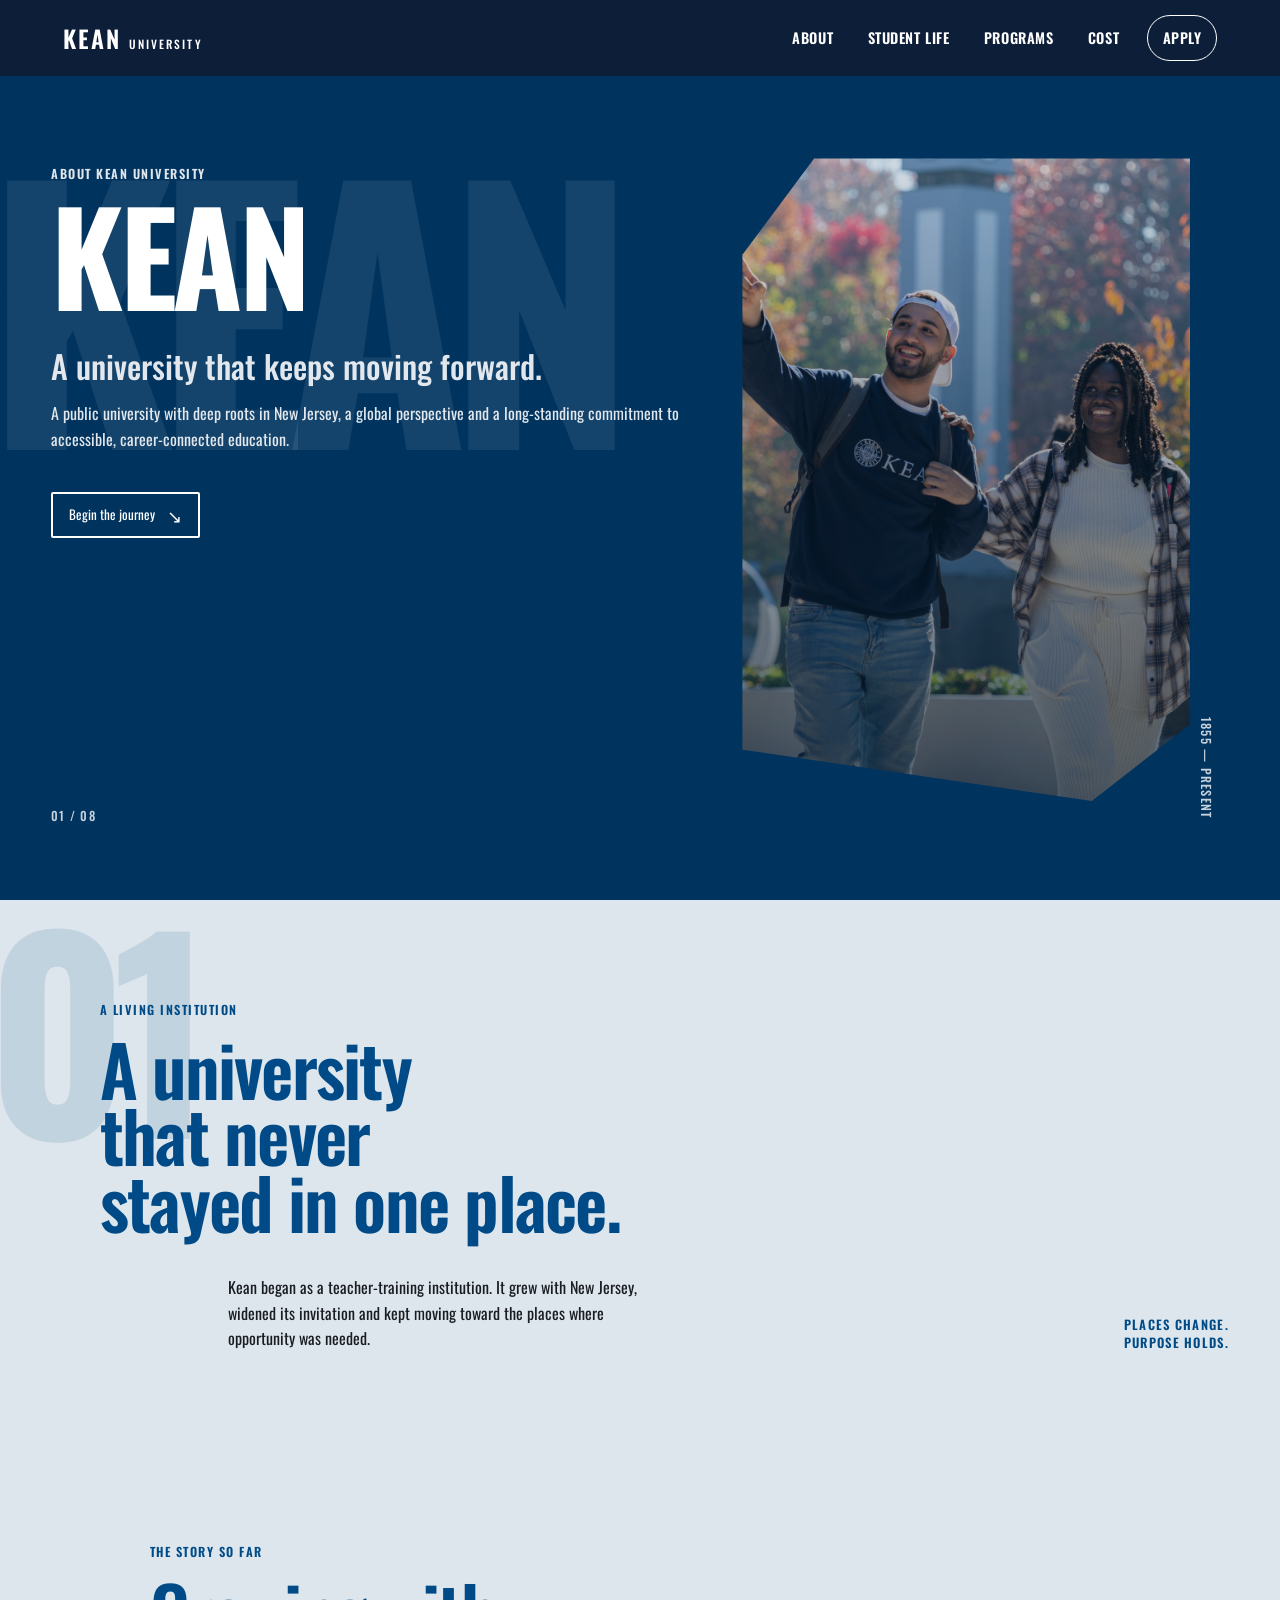
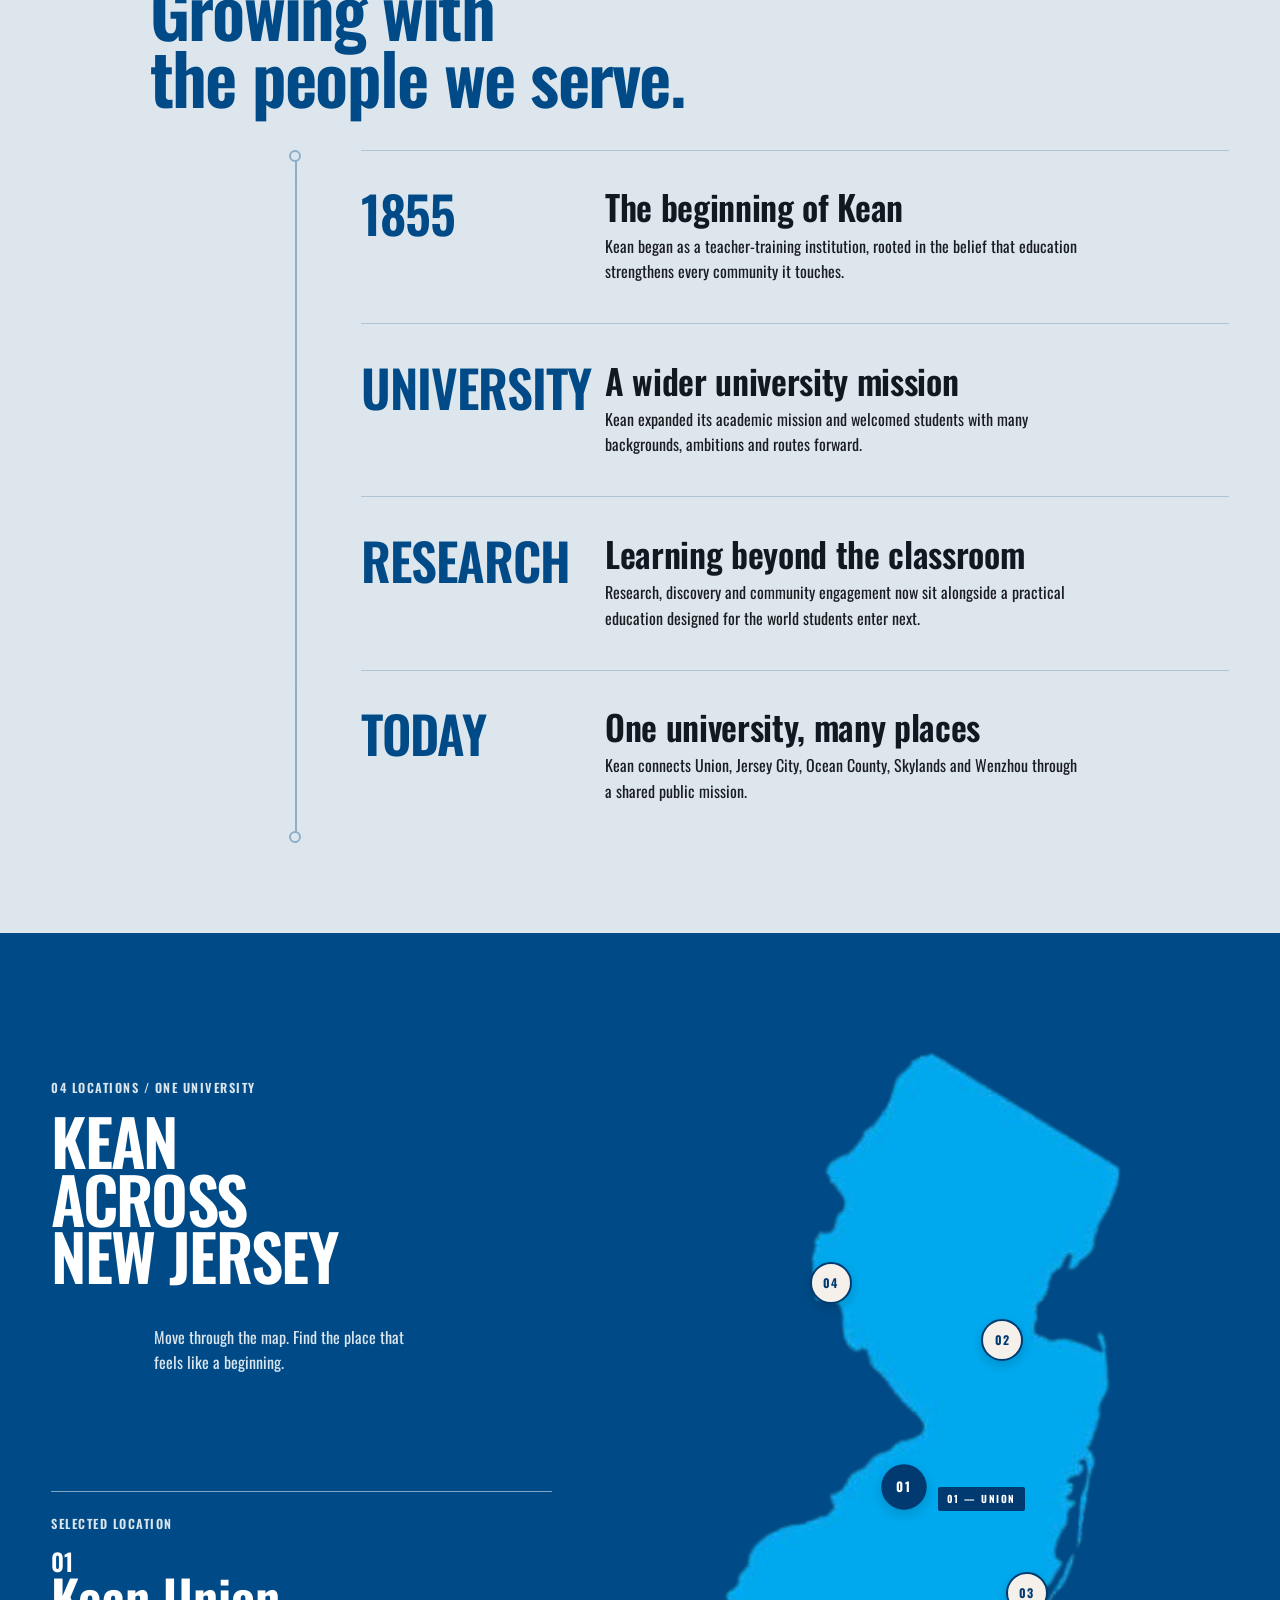
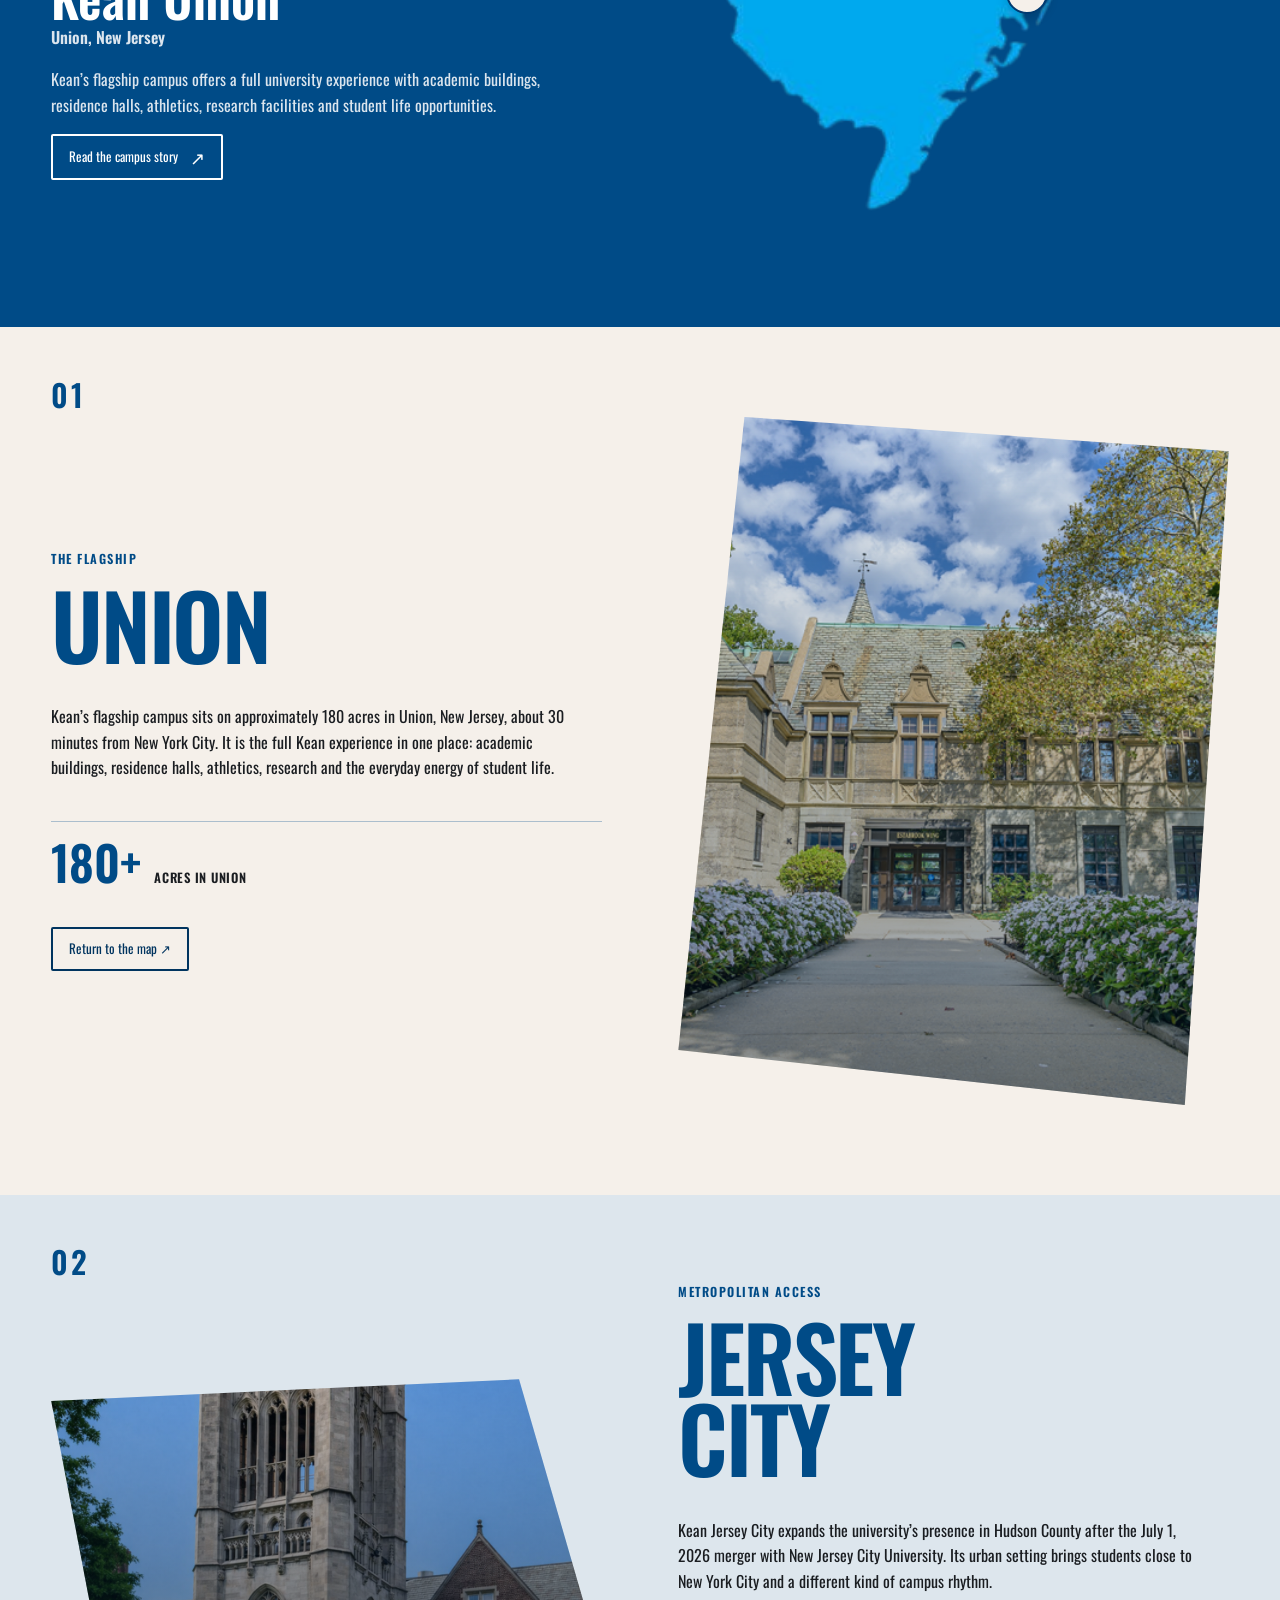
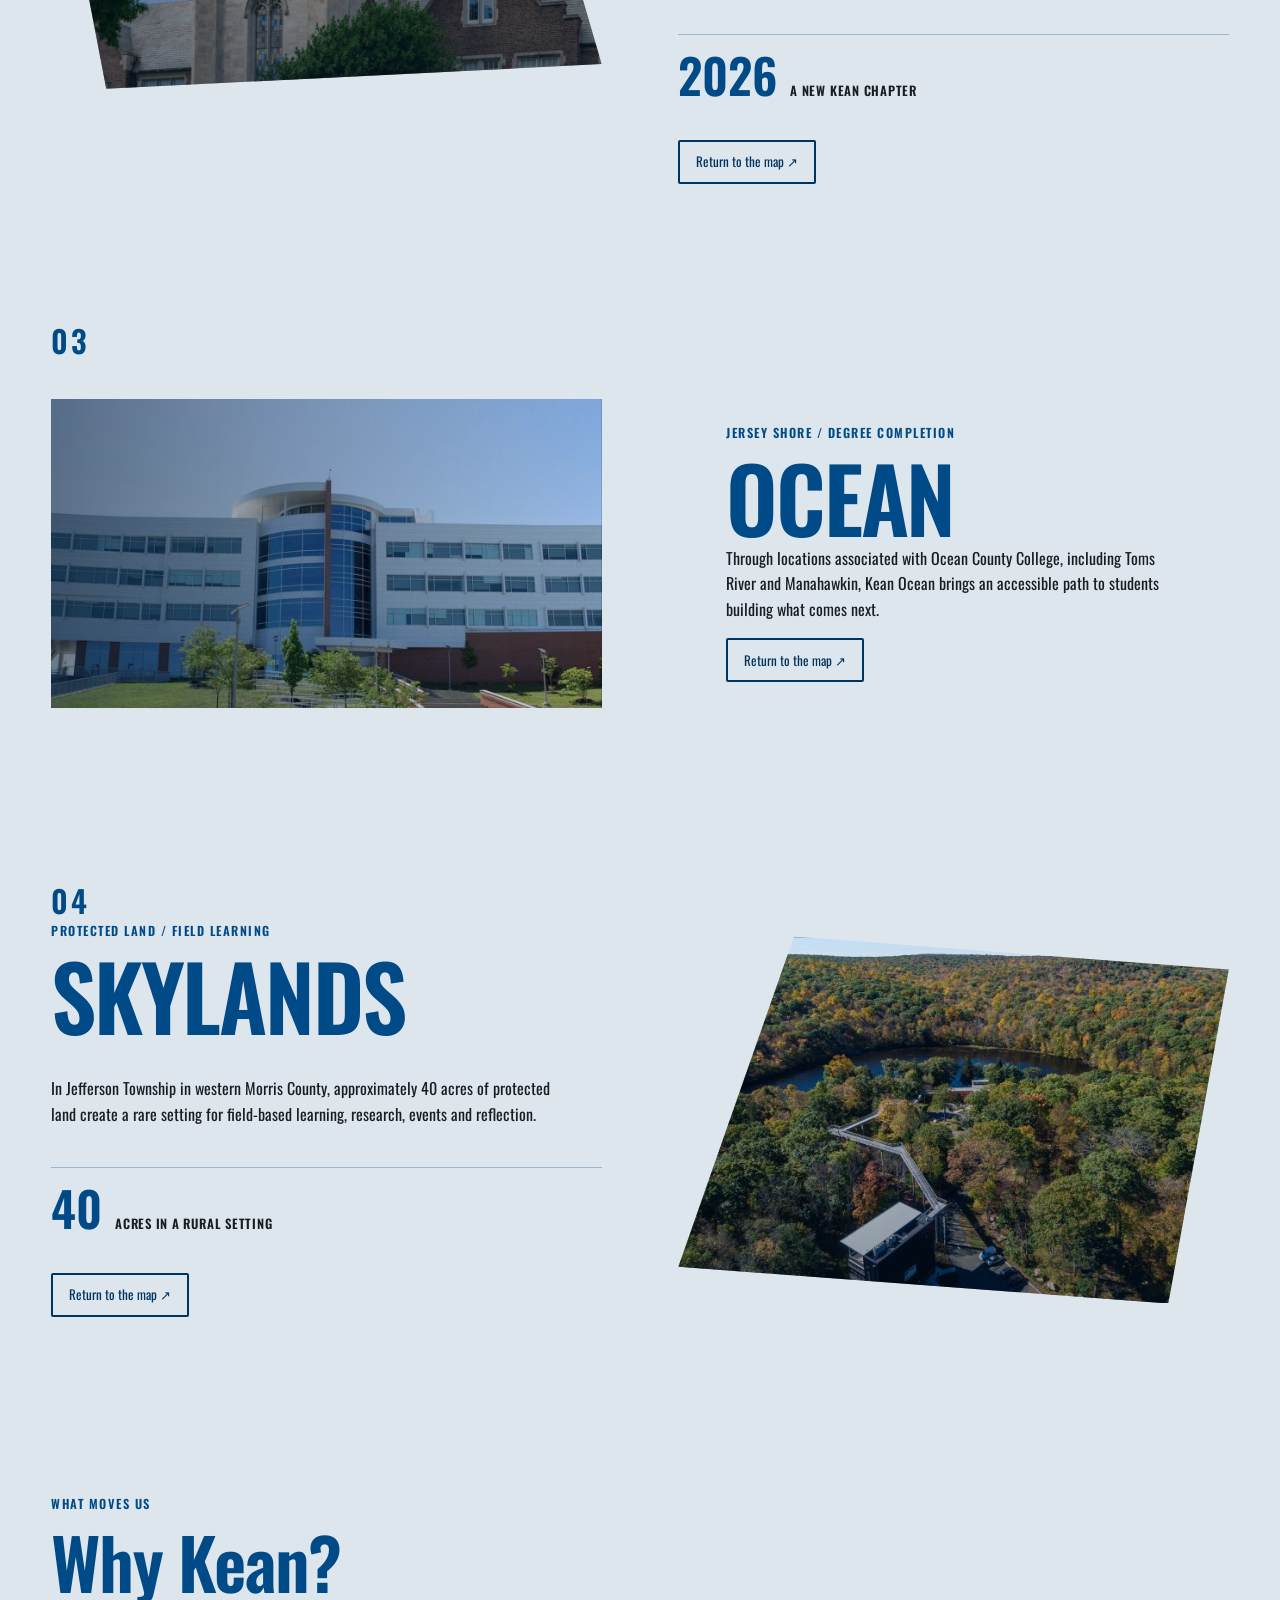
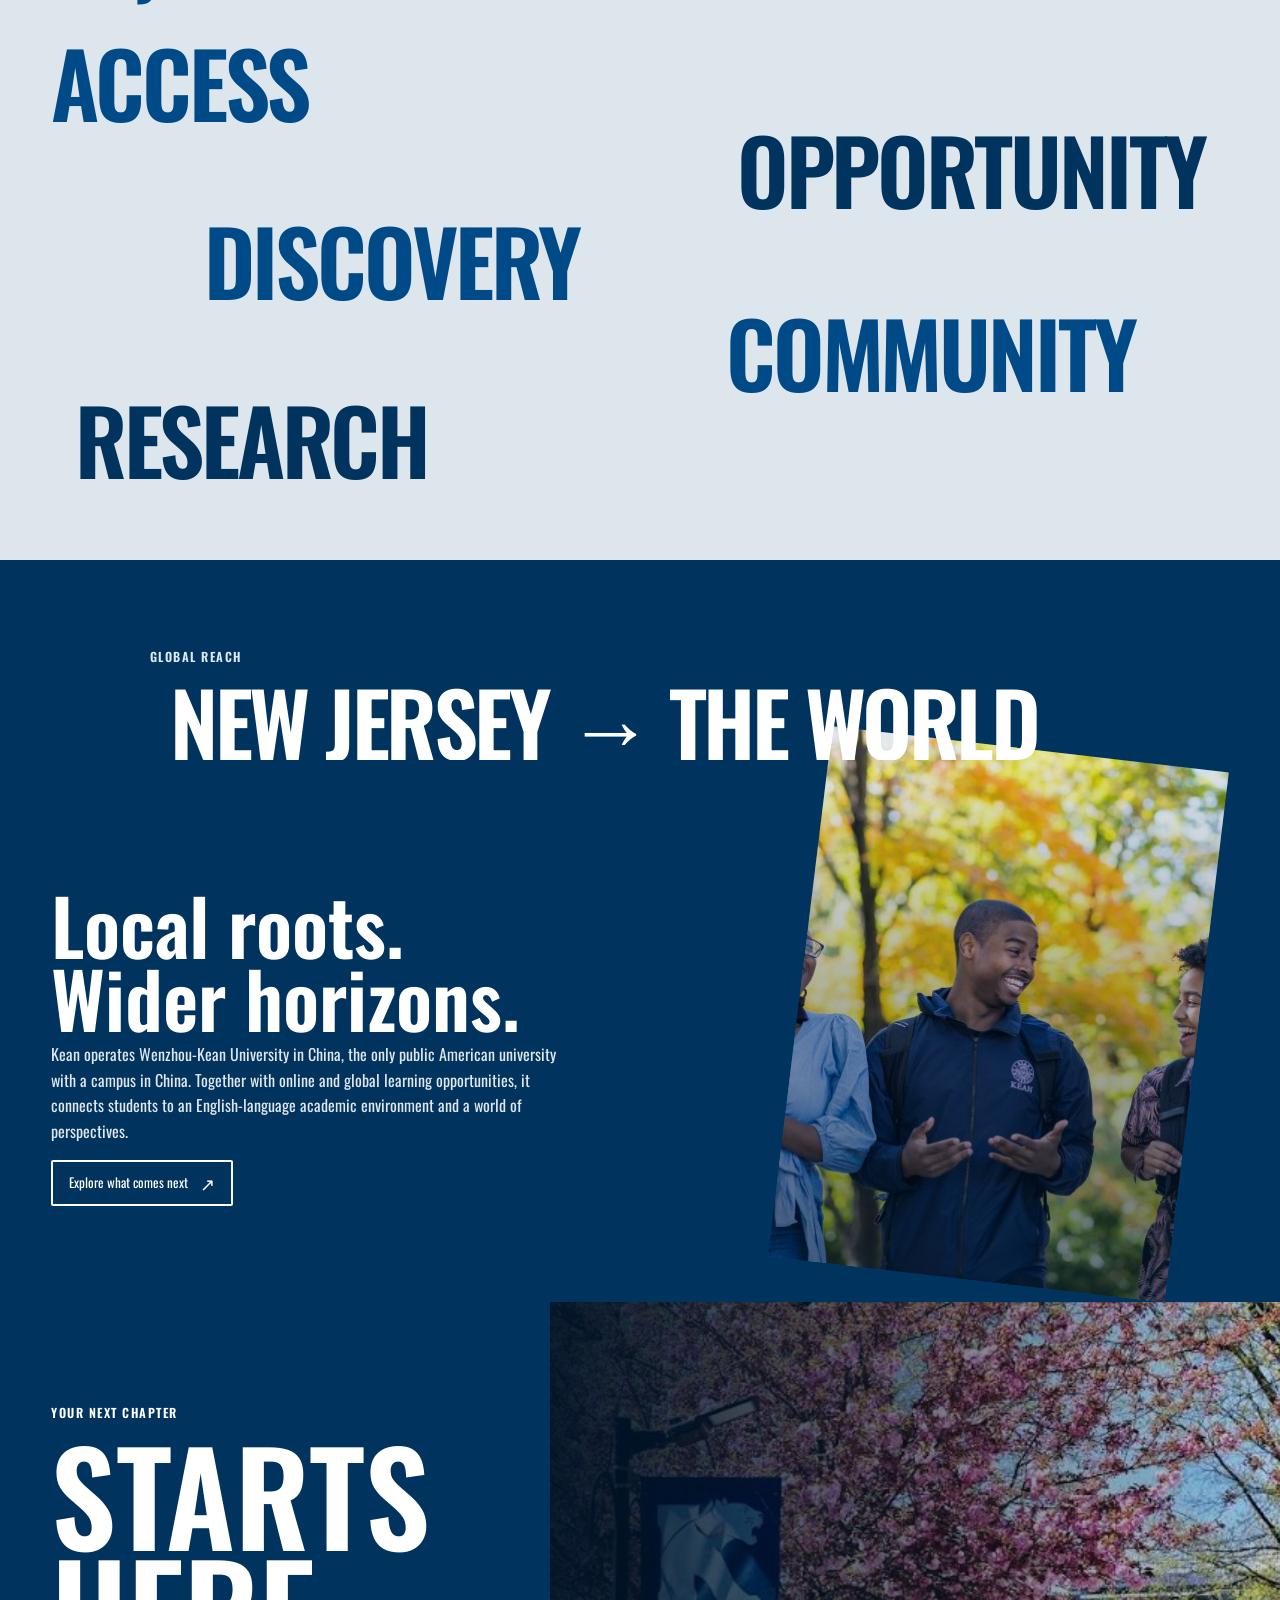
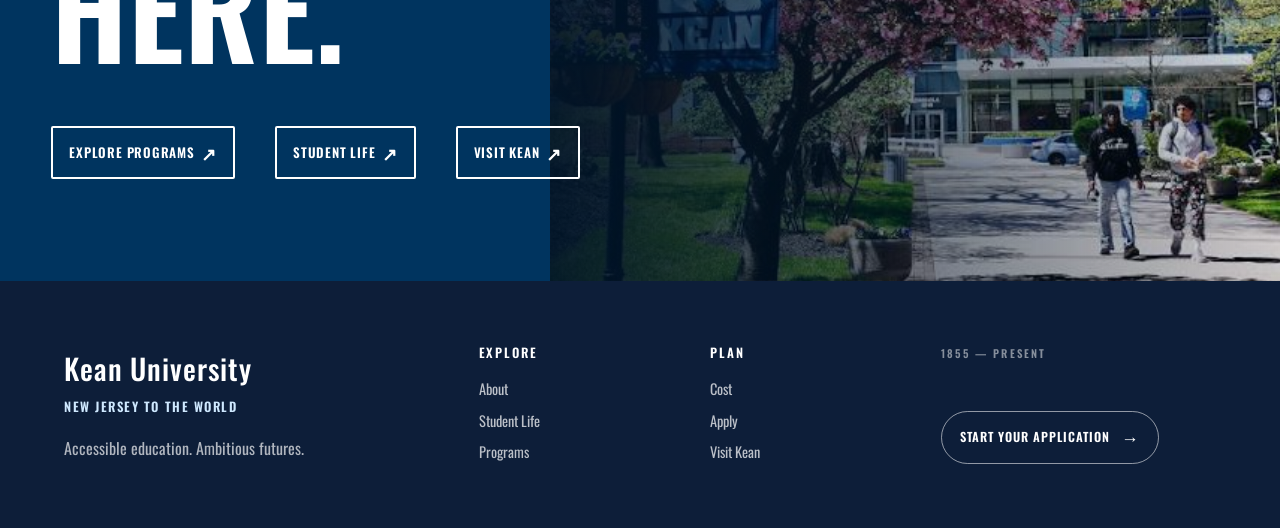
==== commit 856d8fc7: "done done" ====
--- a/about.html
+++ b/about.html
@@ -12,7 +12,67 @@
     <link rel="stylesheet" href="about.css">
 </head>
 <body class="about-page">
-<header><nav class="navbar navbar-expand-lg navbar-dark sticky-top"><div class="container-fluid"><a class="navbar-brand" href="https://www.kean.edu/apply-now" target="_blank"><span class="site-wordmark">KEAN <small>UNIVERSITY</small></span></a><button class="navbar-toggler" type="button" data-bs-toggle="collapse" data-bs-target="#mainNav" aria-controls="mainNav" aria-expanded="false" aria-label="Toggle navigation"><span class="navbar-toggler-icon"></span></button><div class="collapse navbar-collapse" id="mainNav"><ul class="navbar-nav ms-auto"><li class="nav-item"><a class="nav-link" href="about.html">About</a></li><li class="nav-item"><a class="nav-link" href="studentLife.html">Student Life</a></li><li class="nav-item"><a class="nav-link" href="programs.html">Programs</a></li><li class="nav-item"><a class="nav-link" href="admissions.html">Cost</a></li><li class="nav-item"><a class="nav-link apply-link" href="apply.html">Apply</a></li></ul></div></div></nav></header>
+
+<header>
+    <nav class="navbar navbar-expand-lg navbar-dark sticky-top" aria-label="Main navigation">
+        <div class="container-fluid">
+
+            <a class="navbar-brand" href="index.html">
+                <span class="site-wordmark">
+                    KEAN <small>UNIVERSITY</small>
+                </span>
+            </a>
+
+            <button
+                class="navbar-toggler"
+                type="button"
+                data-bs-toggle="collapse"
+                data-bs-target="#mainNav"
+                aria-controls="mainNav"
+                aria-expanded="false"
+                aria-label="Toggle navigation"
+            >
+                <span class="navbar-toggler-icon"></span>
+            </button>
+
+            <div class="collapse navbar-collapse" id="mainNav">
+                <ul class="navbar-nav ms-auto">
+
+                    <li class="nav-item">
+                        <a class="nav-link" href="about.html">About</a>
+                    </li>
+
+                    <li class="nav-item">
+                        <a class="nav-link" href="studentLife.html">Student Life</a>
+                    </li>
+
+                    <li class="nav-item">
+                        <a class="nav-link" href="programs.html">Programs</a>
+                    </li>
+
+                    <li class="nav-item">
+                        <a class="nav-link" href="admissions.html">Cost</a>
+                    </li>
+
+                    <li class="nav-item">
+                        <a
+                            class="nav-link apply-link"
+                            href="https://www.kean.edu/apply-now"
+                            target="_blank"
+                            rel="noopener noreferrer"
+                        >
+                            Apply
+                        </a>
+                    </li>
+
+                </ul>
+            </div>
+
+        </div>
+    </nav>
+</header>
+
+
 <main class="about-page">
 <section class="editorial-hero"><div class="hero-ghost">KEAN</div><div class="hero-image" aria-hidden="true"></div><div class="hero-frame"><p class="eyebrow">About Kean University</p><h1>KEAN</h1><p class="hero-line">A university that keeps moving forward.</p><p class="hero-copy">A public university with deep roots in New Jersey, a global perspective and a long-standing commitment to accessible, career-connected education.</p><a href="#map" class="hero-link">Begin the journey <span>↘</span></a></div><p class="hero-date">1855 — PRESENT</p><p class="hero-index">01 / 08</p></section>
 <section class="interruption"><span class="section-number">01</span><div class="interruption-copy reveal"><p class="eyebrow">A living institution</p><h2>A university<br>that never<br>stayed in one place.</h2><p>Kean began as a teacher-training institution. It grew with New Jersey, widened its invitation and kept moving toward the places where opportunity was needed.</p></div><div class="interruption-note">Places change.<br>Purpose holds.</div></section>
@@ -26,7 +86,7 @@
 <section class="global-reach"><div class="global-giant reveal"><p class="eyebrow">Global reach</p><h2 class="arrow">NEW JERSEY → THE WORLD</h2></div><div class="global-content reveal"><h2>Local roots.<br>Wider horizons.</h2><p>Kean operates Wenzhou-Kean University in China, the only public American university with a campus in China. Together with online and global learning opportunities, it connects students to an English-language academic environment and a world of perspectives.</p><a href="programs.html" class="detail-link">Explore what comes next <span>↗</span></a></div><div class="global-photo"></div></section>
 <section class="final-statement"><div class="final-image"></div><div class="final-copy reveal"><p class="eyebrow">Your next chapter</p><h2>STARTS<br>HERE.</h2><div class="final-links"><a href="programs.html">Explore Programs <span>↗</span></a><a href="studentLife.html">Student Life <span>↗</span></a><a href="index.html">Visit Kean <span>↗</span></a></div></div></section>
 </main>
-<footer class="site-footer"><div class="site-footer-brand"><strong>Kean University</strong><span>New Jersey to the world</span><p>Accessible education. Ambitious futures.</p></div><div class="site-footer-column"><h2>Explore</h2><nav aria-label="Footer navigation"><a href="about.html">About</a><a href="studentLife.html">Student Life</a><a href="programs.html">Programs</a></nav></div><div class="site-footer-column"><h2>Plan</h2><nav aria-label="Planning navigation"><a href="admissions.html">Cost</a><a href="apply.html">Apply</a><a href="index.html#explore">Visit Kean</a></nav></div><div class="site-footer-meta"><small>1855 — PRESENT</small><a href="apply.html">Start your application <span aria-hidden="true">→</span></a></div></footer>
+<footer class="site-footer"><div class="site-footer-brand"><strong>Kean University</strong><span>New Jersey to the world</span><p>Accessible education. Ambitious futures.</p></div><div class="site-footer-column"><h2>Explore</h2><nav aria-label="Footer navigation"><a href="https://www.kean.edu/apply-now" target="_blank">About</a><a href="studentLife.html">Student Life</a><a href="programs.html">Programs</a></nav></div><div class="site-footer-column"><h2>Plan</h2><nav aria-label="Planning navigation"><a href="admissions.html">Cost</a><a href="https://www.kean.edu/apply-now" target="_blank">Apply</a><a href="index.html#explore">Visit Kean</a></nav></div><div class="site-footer-meta"><small>1855 — PRESENT</small><a href="https://www.kean.edu/apply-now" target="_blank">Start your application <span aria-hidden="true">→</span></a></div></footer>
 <script src="https://cdn.jsdelivr.net/npm/bootstrap@5.3.8/dist/js/bootstrap.bundle.min.js" integrity="sha384-FKyoEForCGlyvwx9Hj09JcYn3nv7wiPVlz7YYwJrWVcXK/BmnVDxM+D2scQbITxI" crossorigin="anonymous"></script><script src="script.js"></script>
 </body>
 </html>
--- a/styles.css
+++ b/styles.css
@@ -1351,4 +1351,272 @@
     .student-life-brand-sub {
         font-size: 0.55rem;
     }
-}+}
+
+/* =========================================================
+   NAVIGATION
+   ========================================================= */
+
+.navbar {
+    padding: 14px 5%;
+    background: var(--kean-navy-deep);
+}
+
+.navbar-brand {
+    margin: 0;
+    color: var(--kean-white) !important;
+}
+
+.site-wordmark {
+    display: flex;
+    align-items: baseline;
+    gap: 8px;
+    font-family: var(--font-display);
+    font-size: 1.5rem;
+    font-weight: 600;
+    letter-spacing: .08em;
+}
+
+.site-wordmark small {
+    font-family: var(--font-display);
+    font-size: .48em;
+    font-weight: 500;
+    letter-spacing: .18em;
+}
+
+.navbar-nav {
+    gap: 8px;
+}
+
+.nav-link {
+    position: relative;
+    padding: 8px 14px !important;
+    color: rgba(255, 255, 255, .85) !important;
+    font-family: var(--font-display);
+    font-size: .82rem;
+    font-weight: 500;
+    letter-spacing: .08em;
+    text-transform: uppercase;
+    transition: color .2s ease;
+}
+
+.nav-link::after {
+    content: "";
+    position: absolute;
+    right: 14px;
+    bottom: 3px;
+    left: 14px;
+    height: 2px;
+    background: var(--kean-white);
+    transform: scaleX(0);
+    transform-origin: center;
+    transition: transform .2s ease;
+}
+
+.nav-link:hover,
+.nav-link:focus-visible {
+    color: var(--kean-white) !important;
+}
+
+.nav-link:hover::after,
+.nav-link:focus-visible::after {
+    transform: scaleX(1);
+}
+
+.nav-link.is-current {
+    color: var(--kean-white) !important;
+}
+
+.nav-link.is-current::after {
+    transform: scaleX(1);
+}
+
+.apply-link {
+    margin-left: 8px;
+    border: 1px solid rgba(255, 255, 255, .65);
+    border-radius: 100px;
+    padding-inline: 18px !important;
+}
+
+.apply-link::after {
+    display: none;
+}
+
+.apply-link:hover,
+.apply-link:focus-visible {
+    background: var(--kean-white);
+    color: var(--kean-navy-deep) !important;
+}
+
+/* =========================================================
+   GLOBAL NAVIGATION
+   SAME NAVBAR COLOR ON EVERY PAGE
+   ========================================================= */
+
+.navbar {
+    background-color: #0d1e39 !important;
+    padding: 14px 5%;
+}
+
+.navbar-brand,
+.navbar-brand:hover,
+.navbar-brand:focus {
+    color: #ffffff !important;
+}
+
+.site-wordmark {
+    display: flex;
+    align-items: baseline;
+    gap: 8px;
+    color: #ffffff !important;
+    font-family: "Oswald", sans-serif;
+    font-size: 1.5rem;
+    font-weight: 600;
+    letter-spacing: .08em;
+}
+
+.site-wordmark small {
+    color: #ffffff !important;
+    font-family: "Oswald", sans-serif;
+    font-size: .48em;
+    font-weight: 500;
+    letter-spacing: .18em;
+}
+
+.navbar-nav {
+    gap: 8px;
+}
+
+.nav-link,
+.nav-link:visited {
+    position: relative;
+    padding: 8px 14px !important;
+    color: #ffffff !important;
+    font-family: "Oswald", sans-serif;
+    font-size: .82rem;
+    font-weight: 500;
+    letter-spacing: .08em;
+    text-transform: uppercase;
+}
+
+.nav-link:hover,
+.nav-link:focus,
+.nav-link:active,
+.nav-link.is-current {
+    color: #ffffff !important;
+}
+
+.nav-link::after {
+    content: "";
+    position: absolute;
+    right: 14px;
+    bottom: 3px;
+    left: 14px;
+    height: 2px;
+    background-color: #ffffff;
+    transform: scaleX(0);
+    transform-origin: center;
+    transition: transform .2s ease;
+}
+
+.nav-link:hover::after,
+.nav-link:focus-visible::after,
+.nav-link.is-current::after {
+    transform: scaleX(1);
+}
+
+.apply-link {
+    margin-left: 8px;
+    border: 1px solid #ffffff;
+    border-radius: 100px;
+    padding-inline: 18px !important;
+    color: #ffffff !important;
+}
+
+.apply-link::after {
+    display: none;
+}
+
+.apply-link:hover,
+.apply-link:focus-visible {
+    background-color: #ffffff !important;
+    color: #0d1e39 !important;
+}
+
+/* HAMBURGER */
+
+.navbar-toggler {
+    border: 1px solid rgba(255, 255, 255, .7) !important;
+    box-shadow: none !important;
+}
+
+.navbar-toggler:focus {
+    box-shadow: none !important;
+}
+
+.navbar-toggler-icon {
+    filter: none;
+}
+
+
+/* =========================================================
+   MOBILE NAVIGATION
+   ========================================================= */
+
+@media (max-width: 991.98px) {
+
+    .navbar {
+        padding: 10px 6%;
+    }
+
+    .navbar-collapse {
+        width: 100%;
+        padding-top: 10px;
+        padding-bottom: 12px;
+    }
+
+    .navbar-nav {
+        width: 100%;
+        gap: 0;
+        align-items: flex-start;
+    }
+
+    .nav-item {
+        width: 100%;
+    }
+
+    .nav-link {
+        width: fit-content;
+        padding: 10px 0 !important;
+    }
+
+    .nav-link::after {
+        right: 0;
+        left: 0;
+        bottom: 4px;
+    }
+
+    .apply-link {
+        width: fit-content;
+        margin-top: 6px;
+        margin-left: 0;
+        padding: 8px 16px !important;
+    }
+}
+
+@media (max-width: 600px) {
+
+    .navbar {
+        padding: 10px 5%;
+    }
+
+    .site-wordmark {
+        font-size: 1.35rem;
+    }
+
+    .site-wordmark small {
+        font-size: .45em;
+    }
+}
+
+
